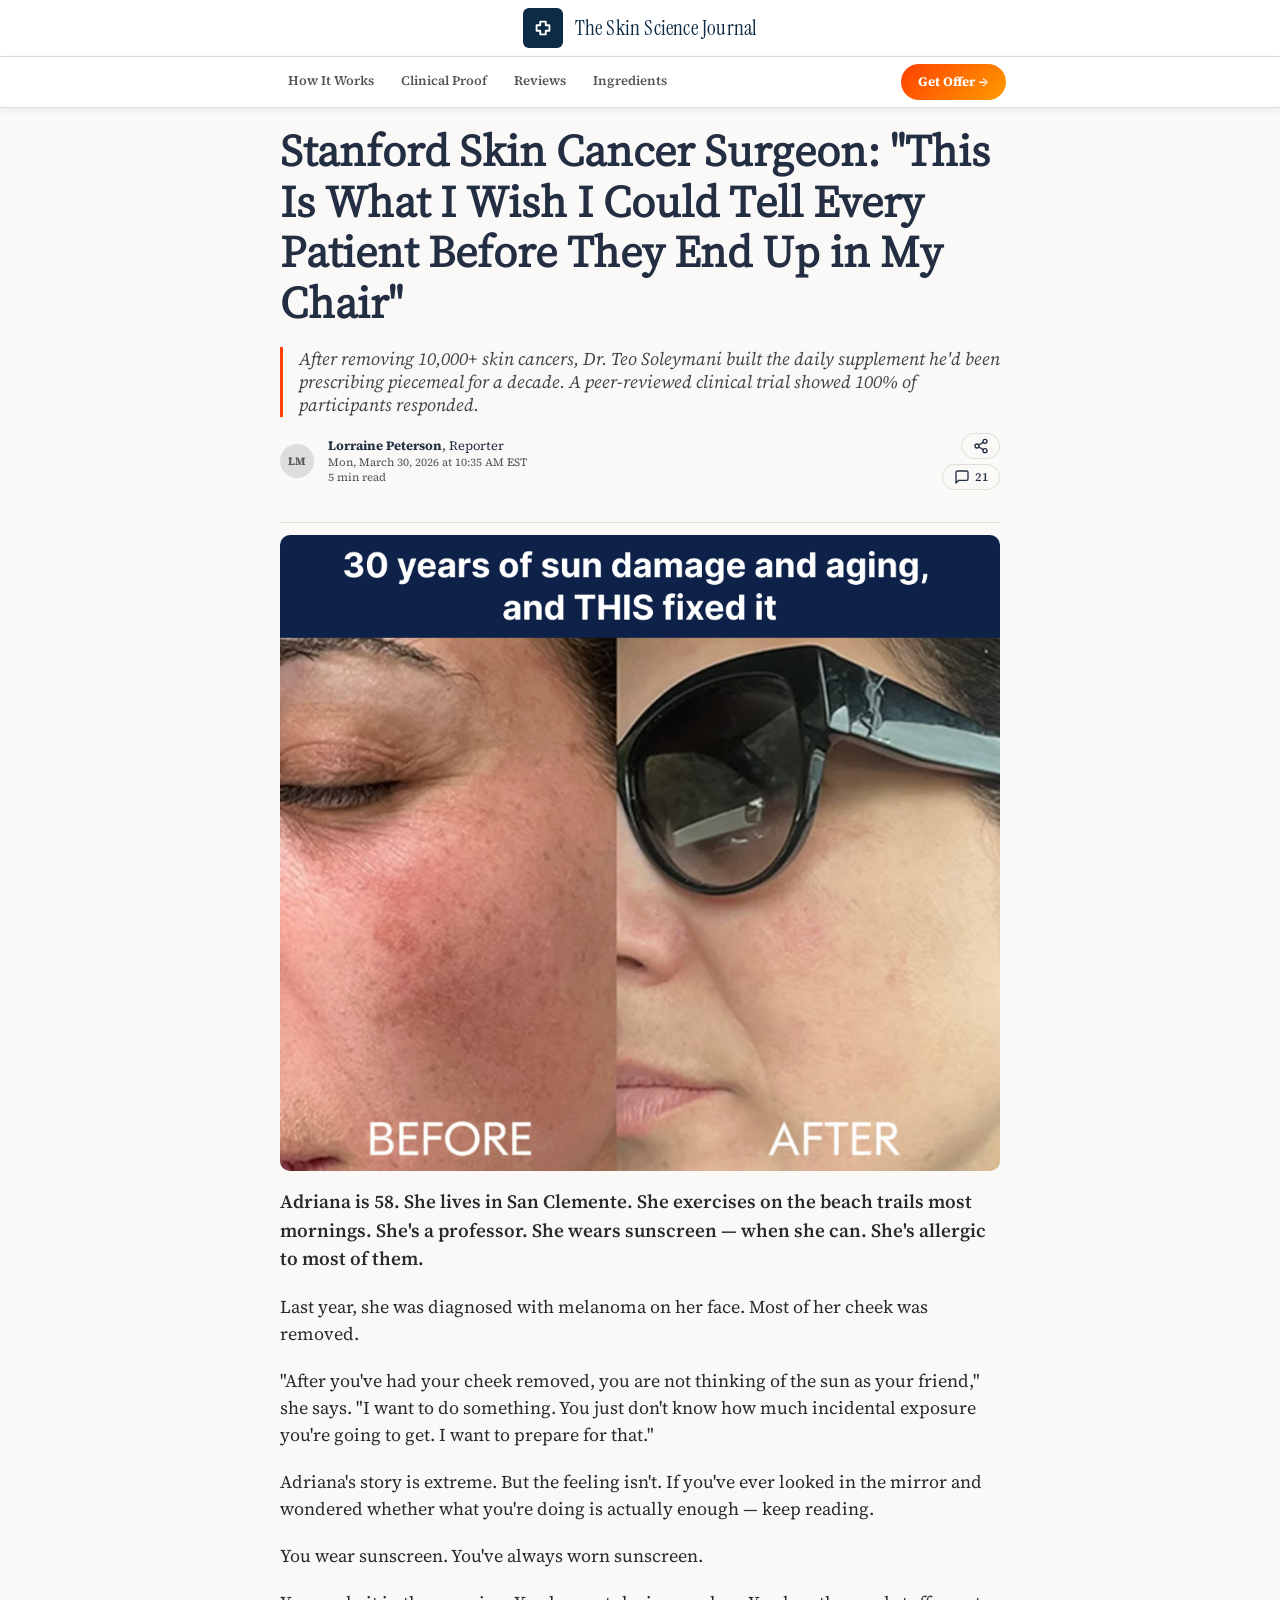
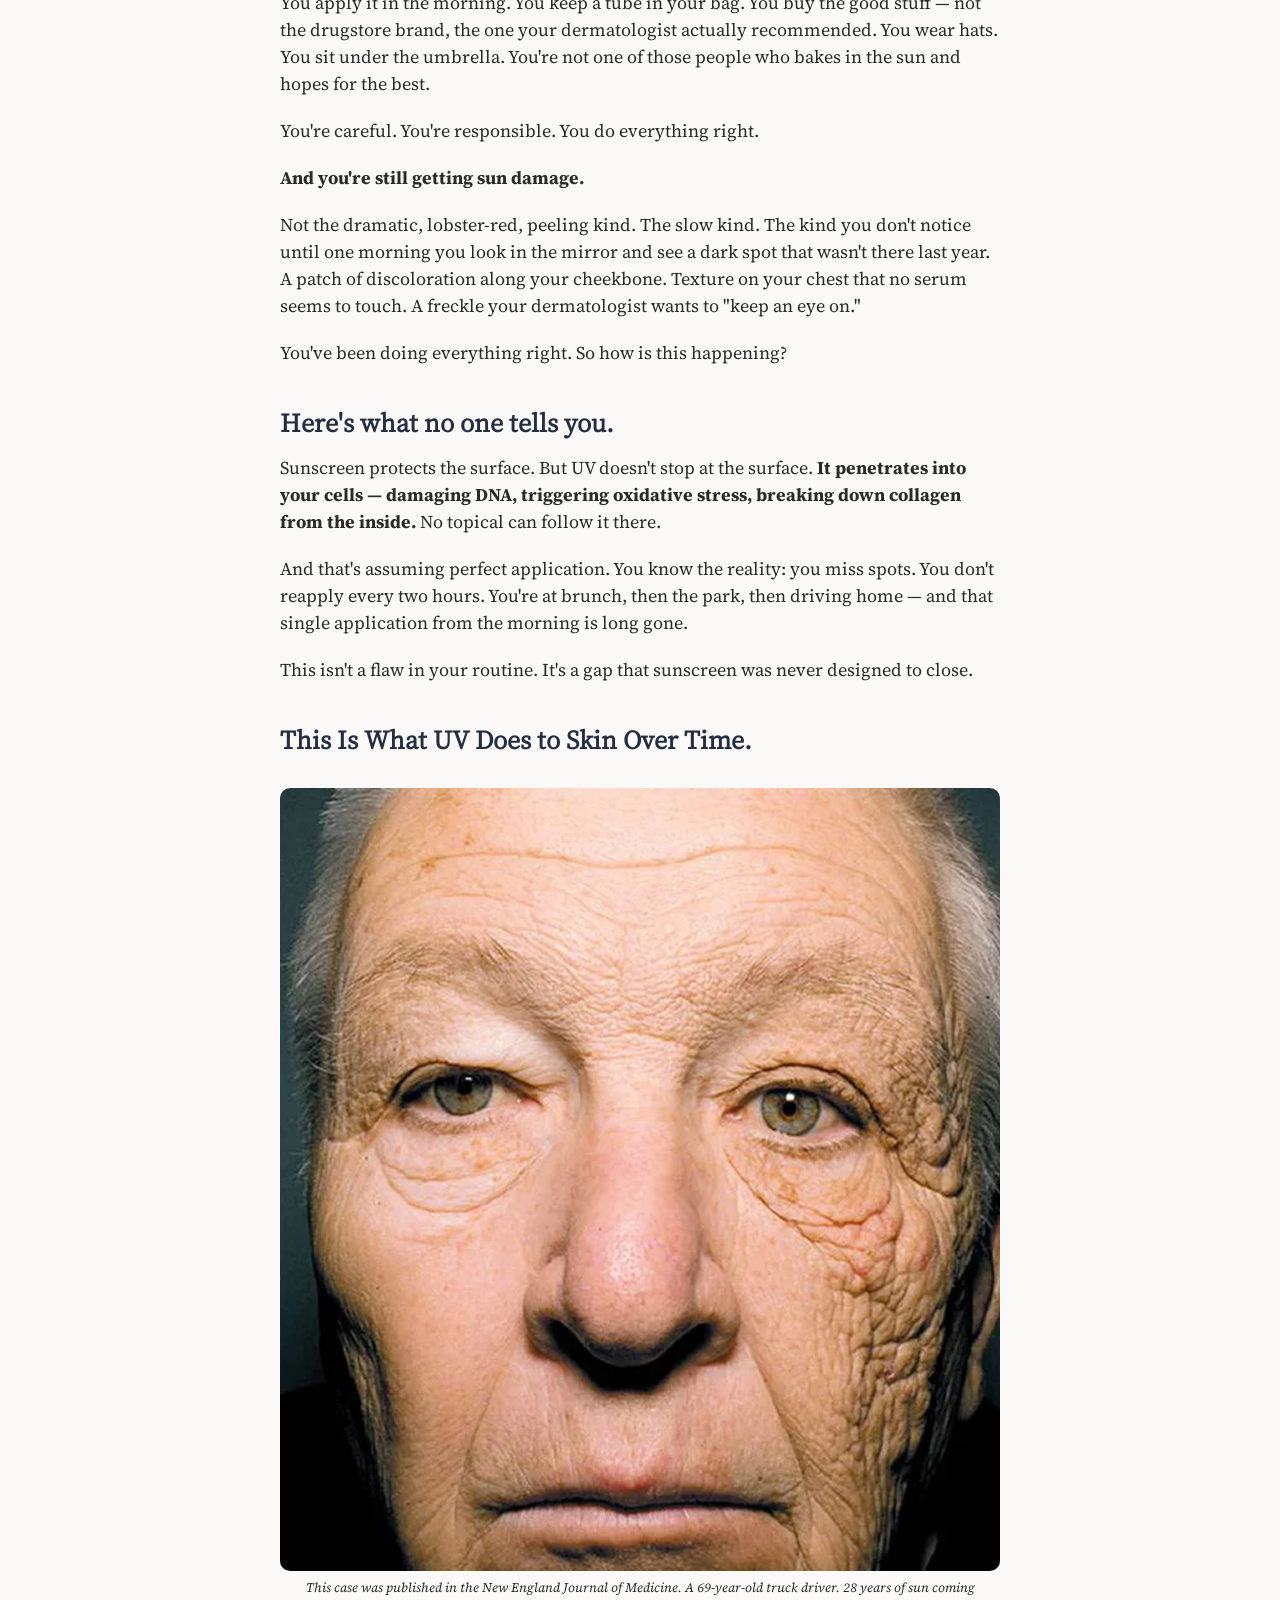
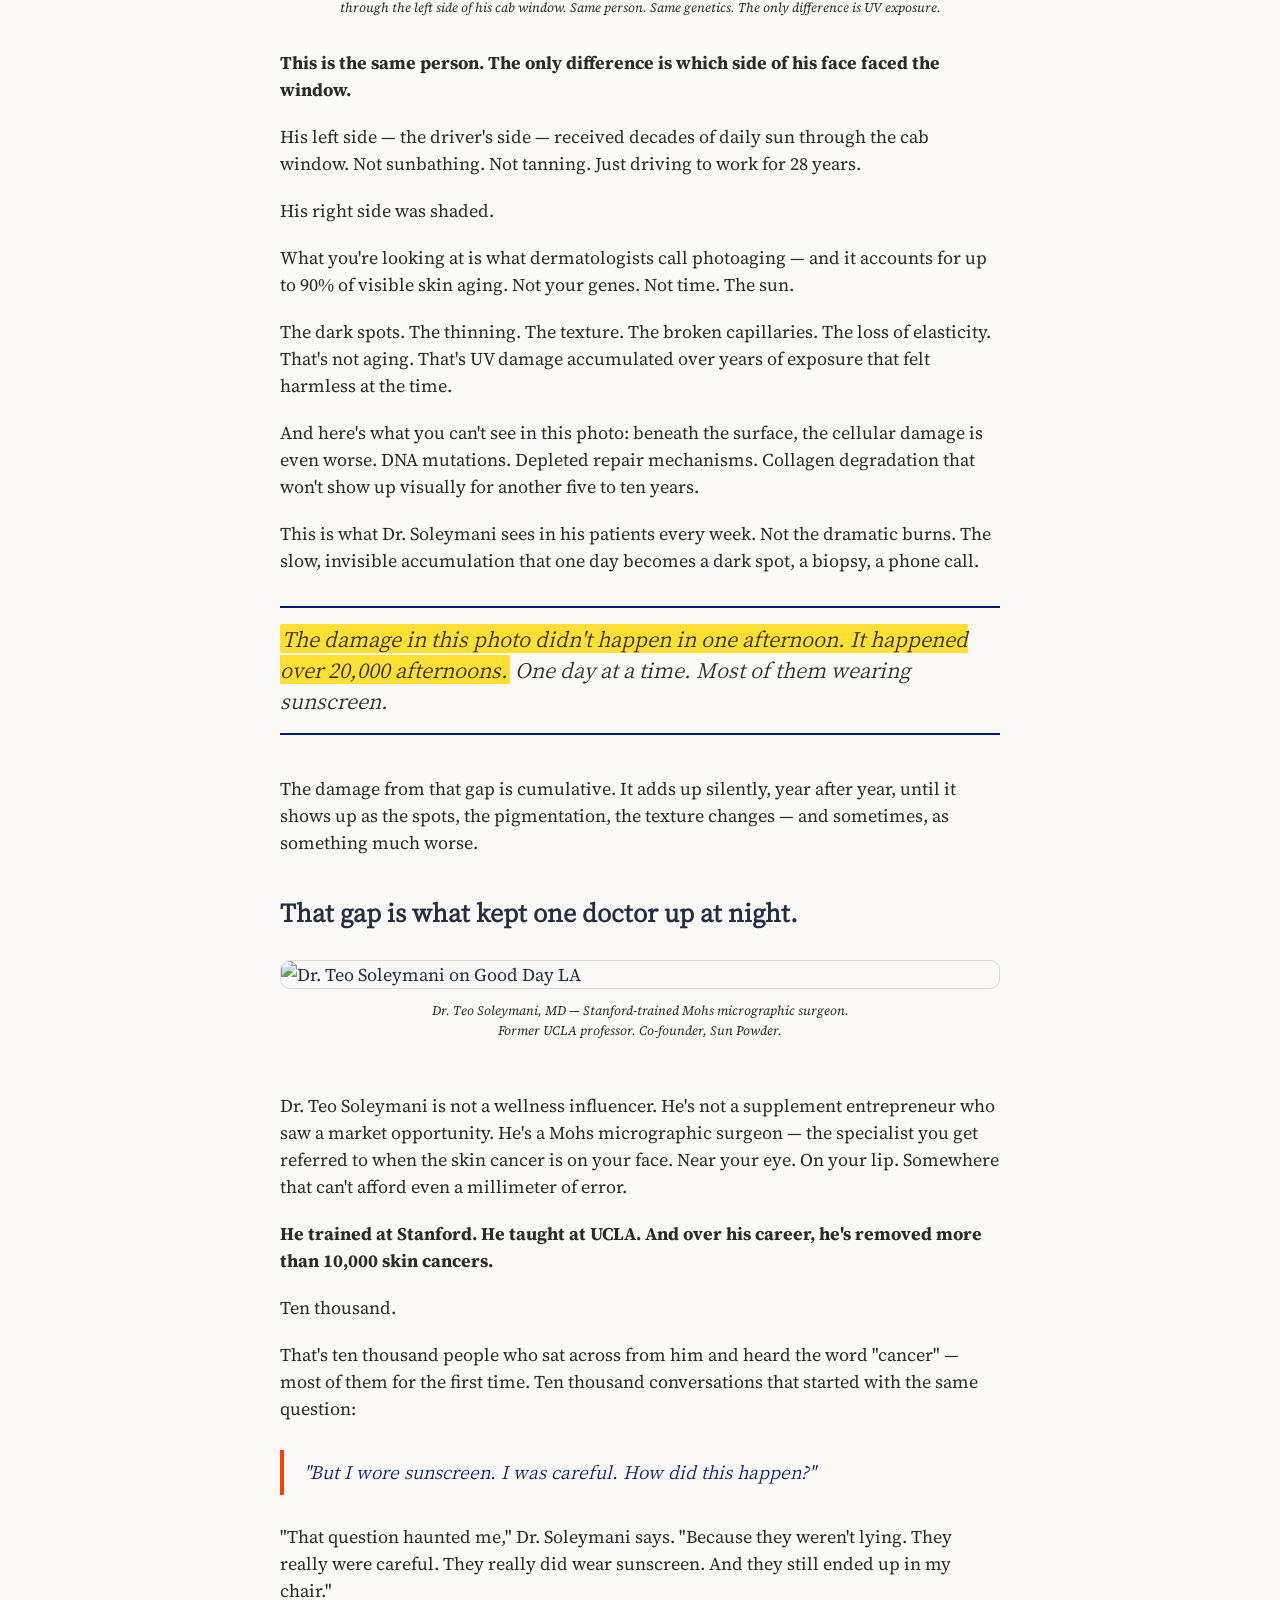
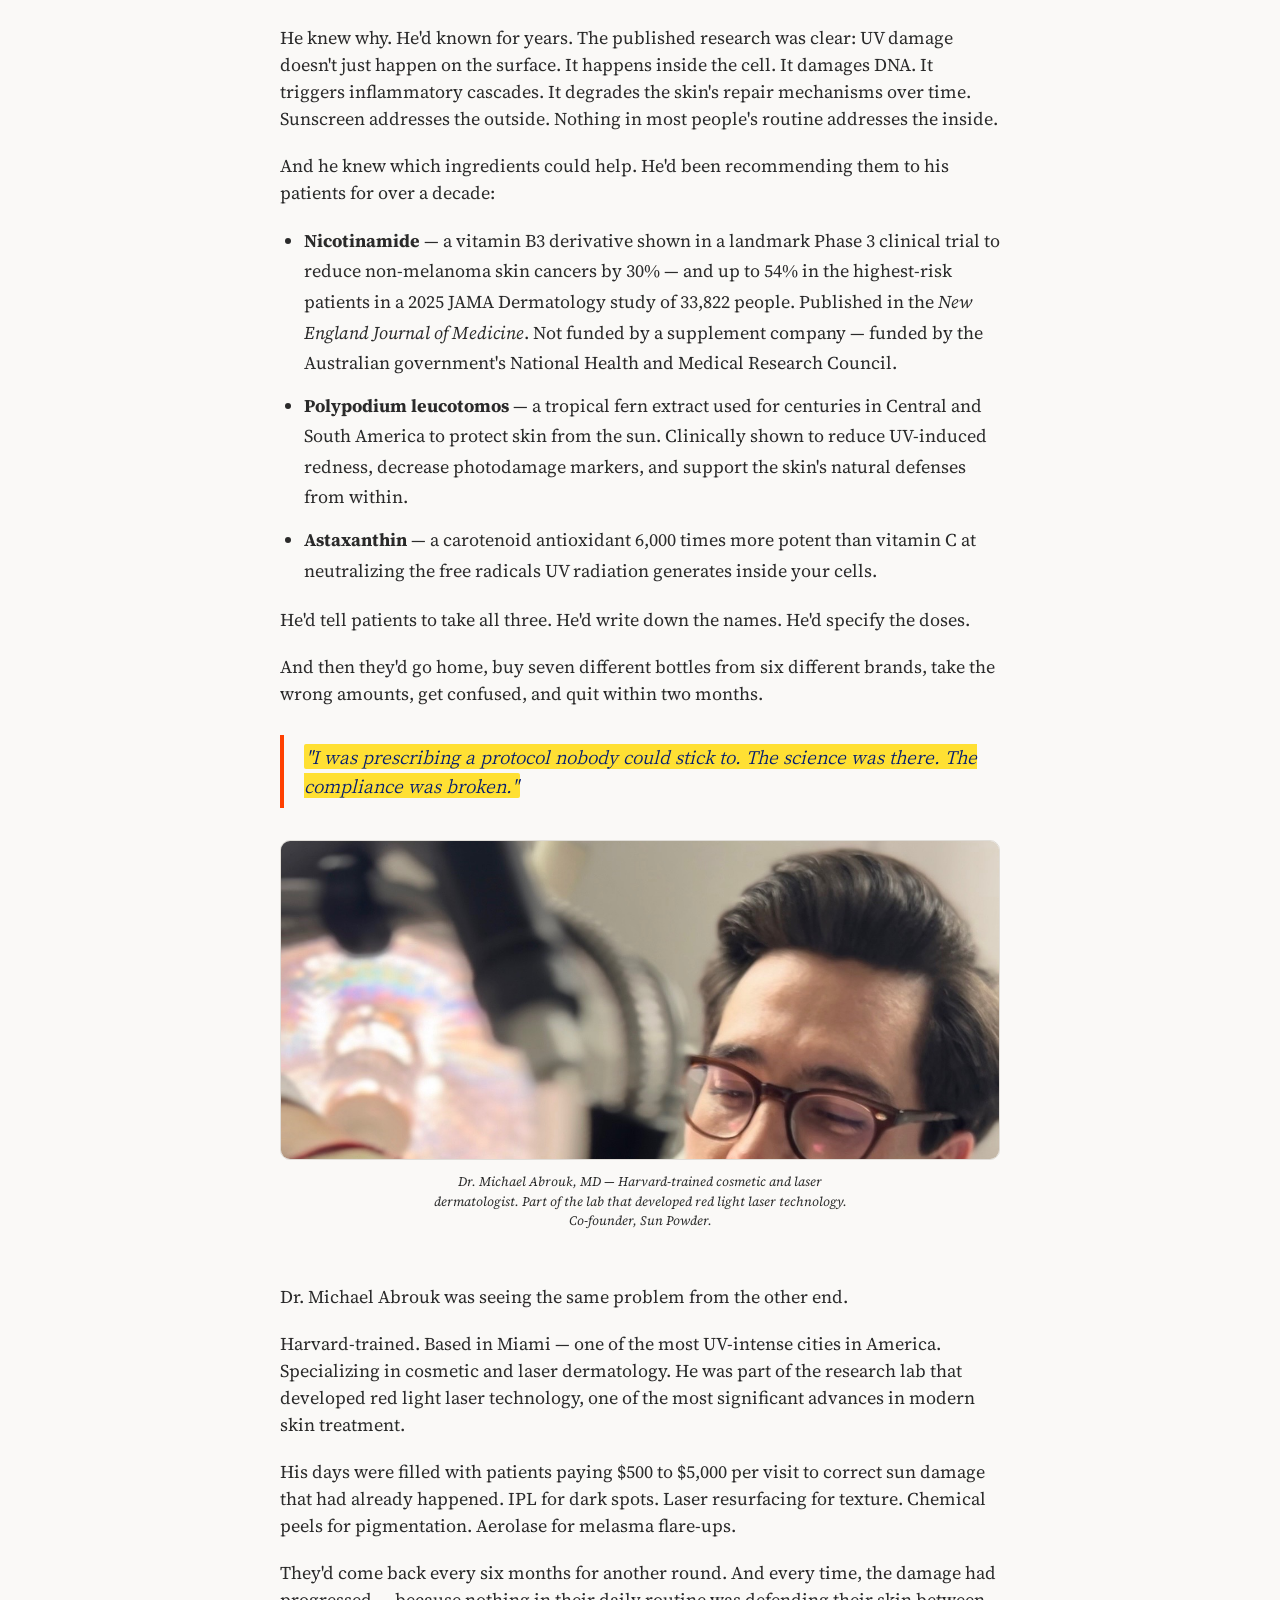
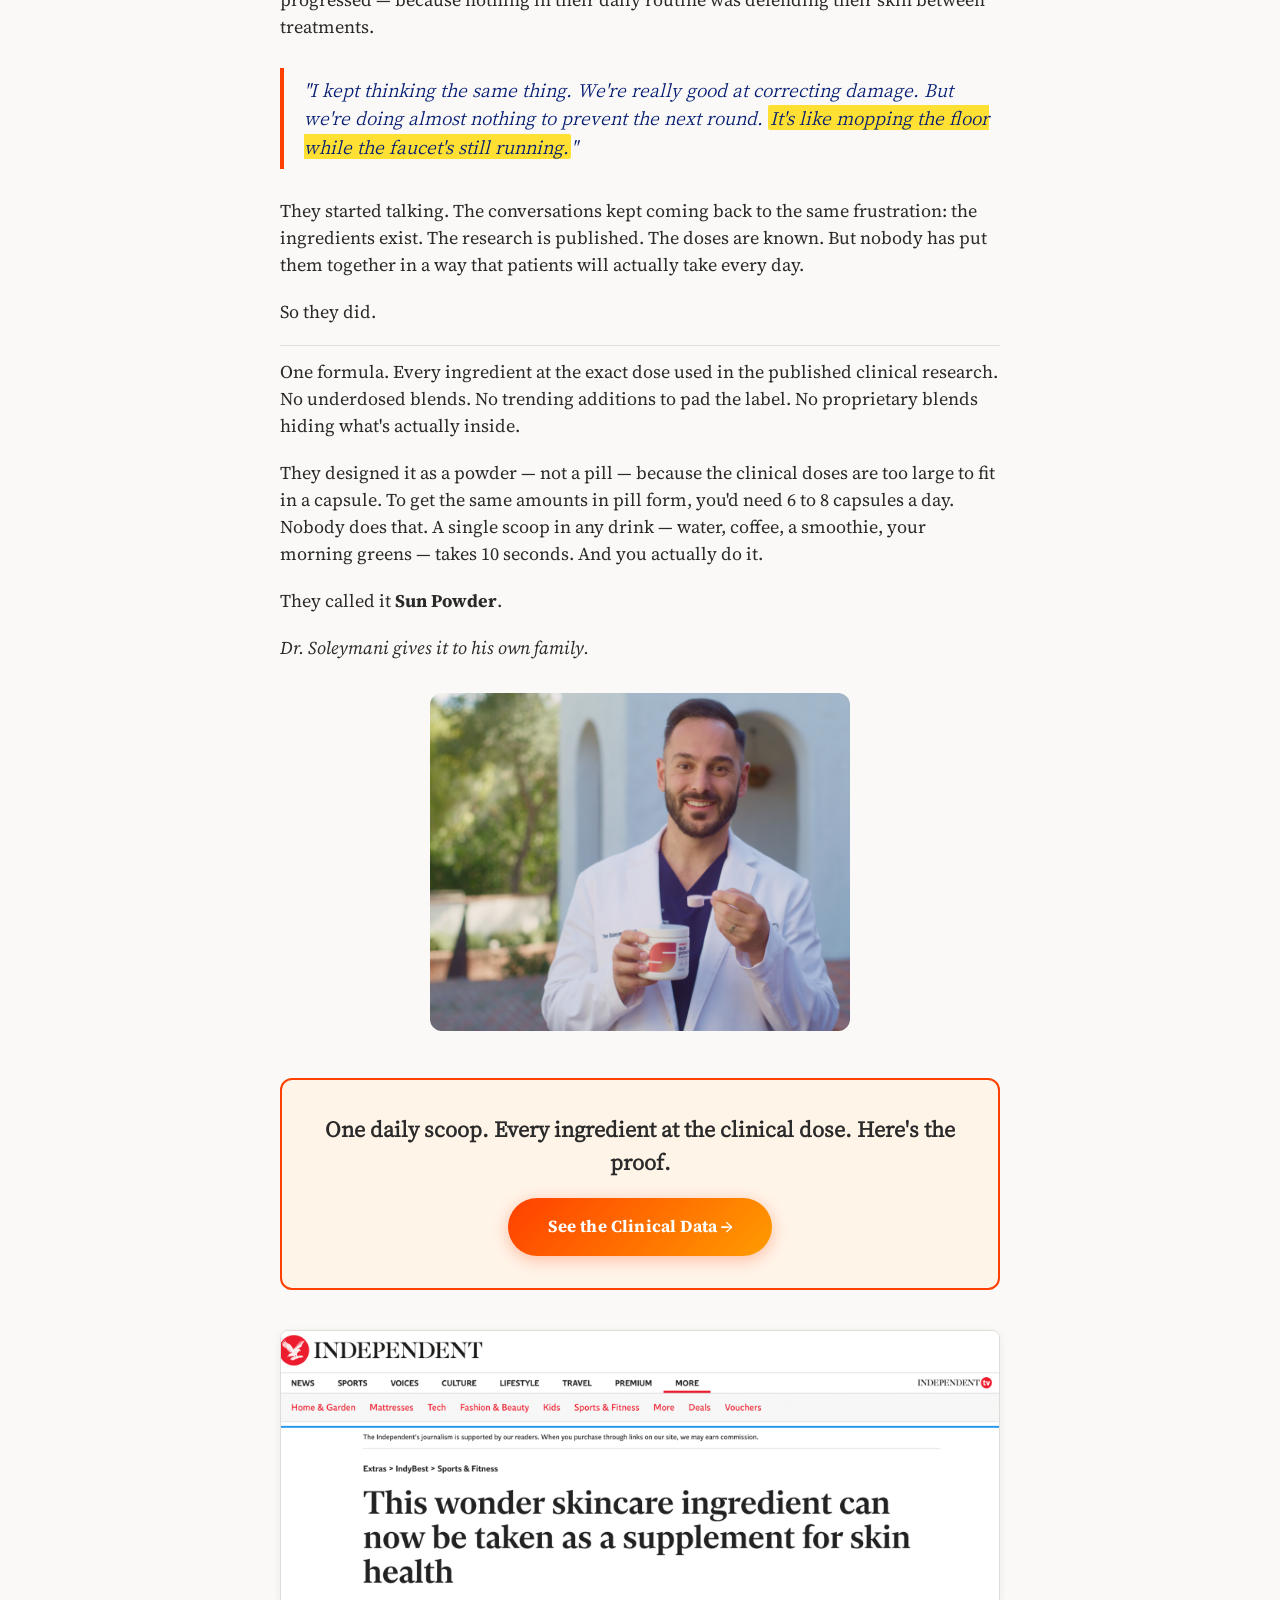
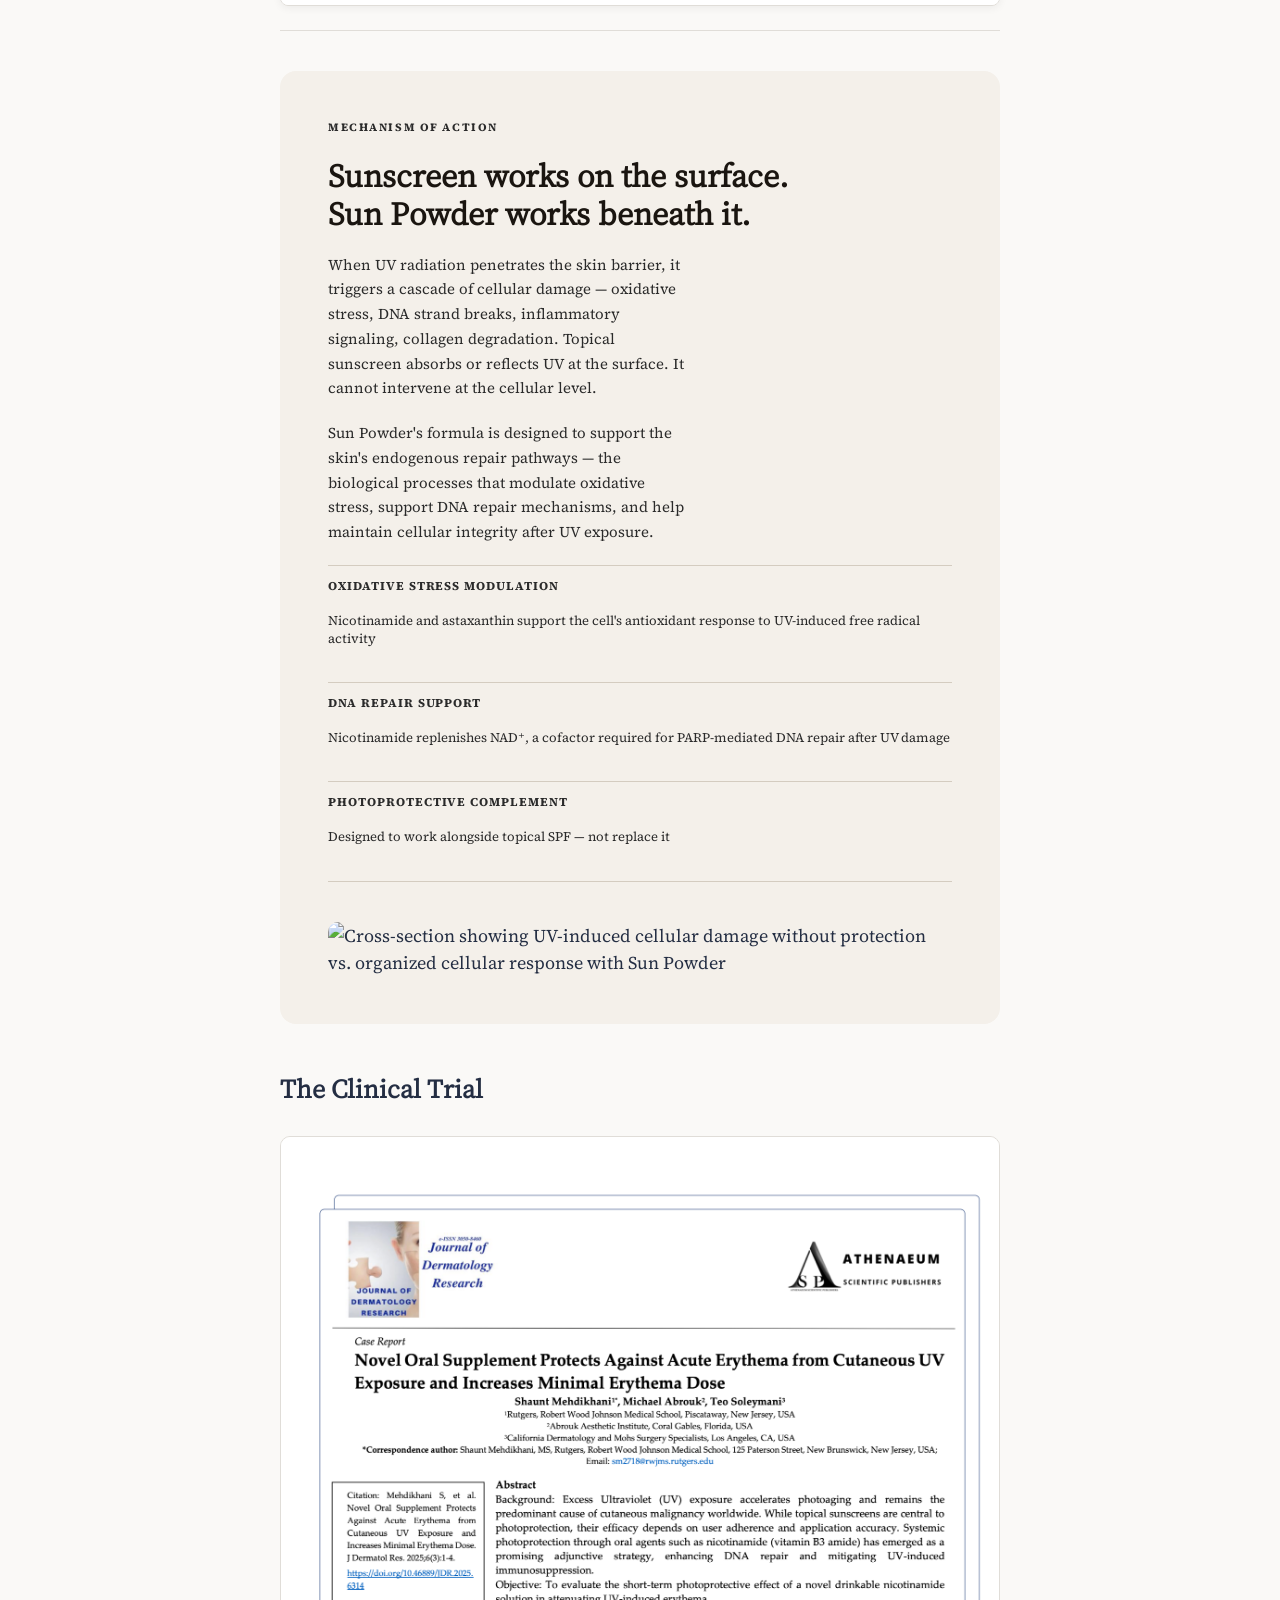
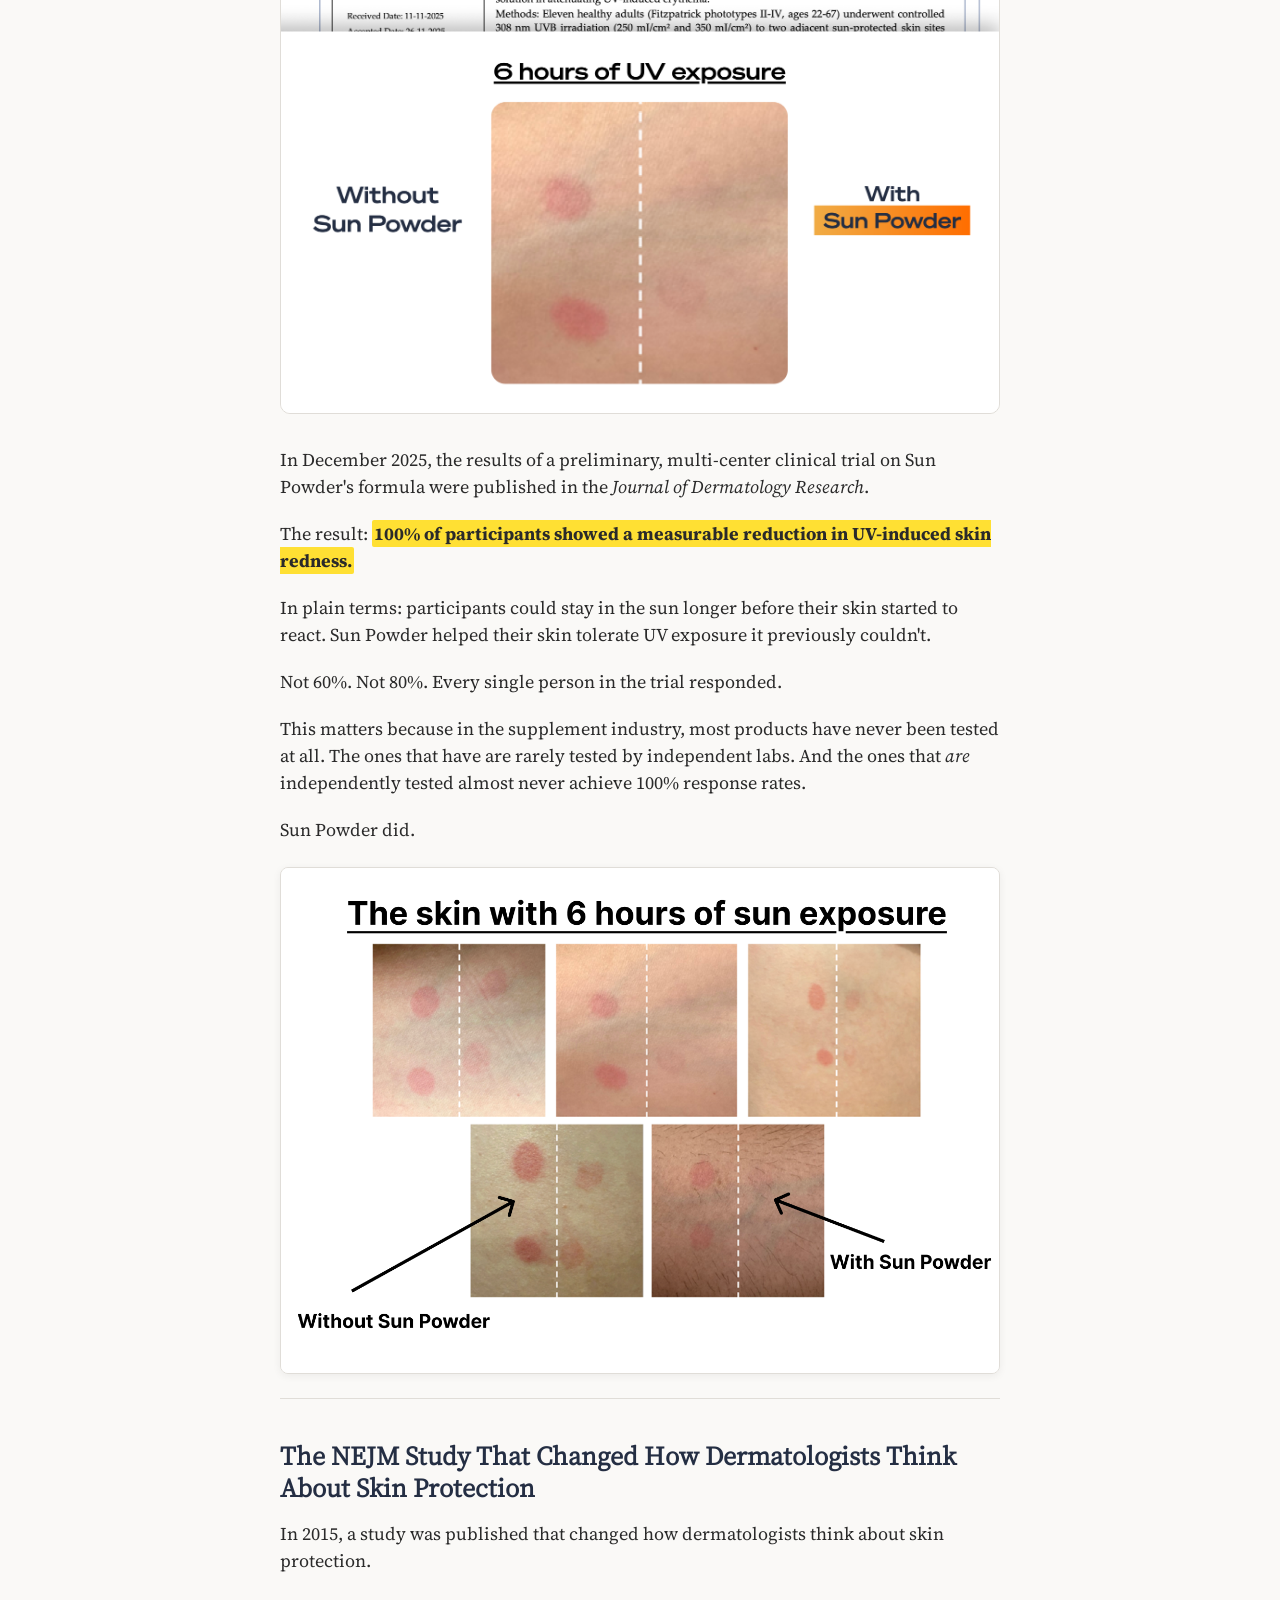
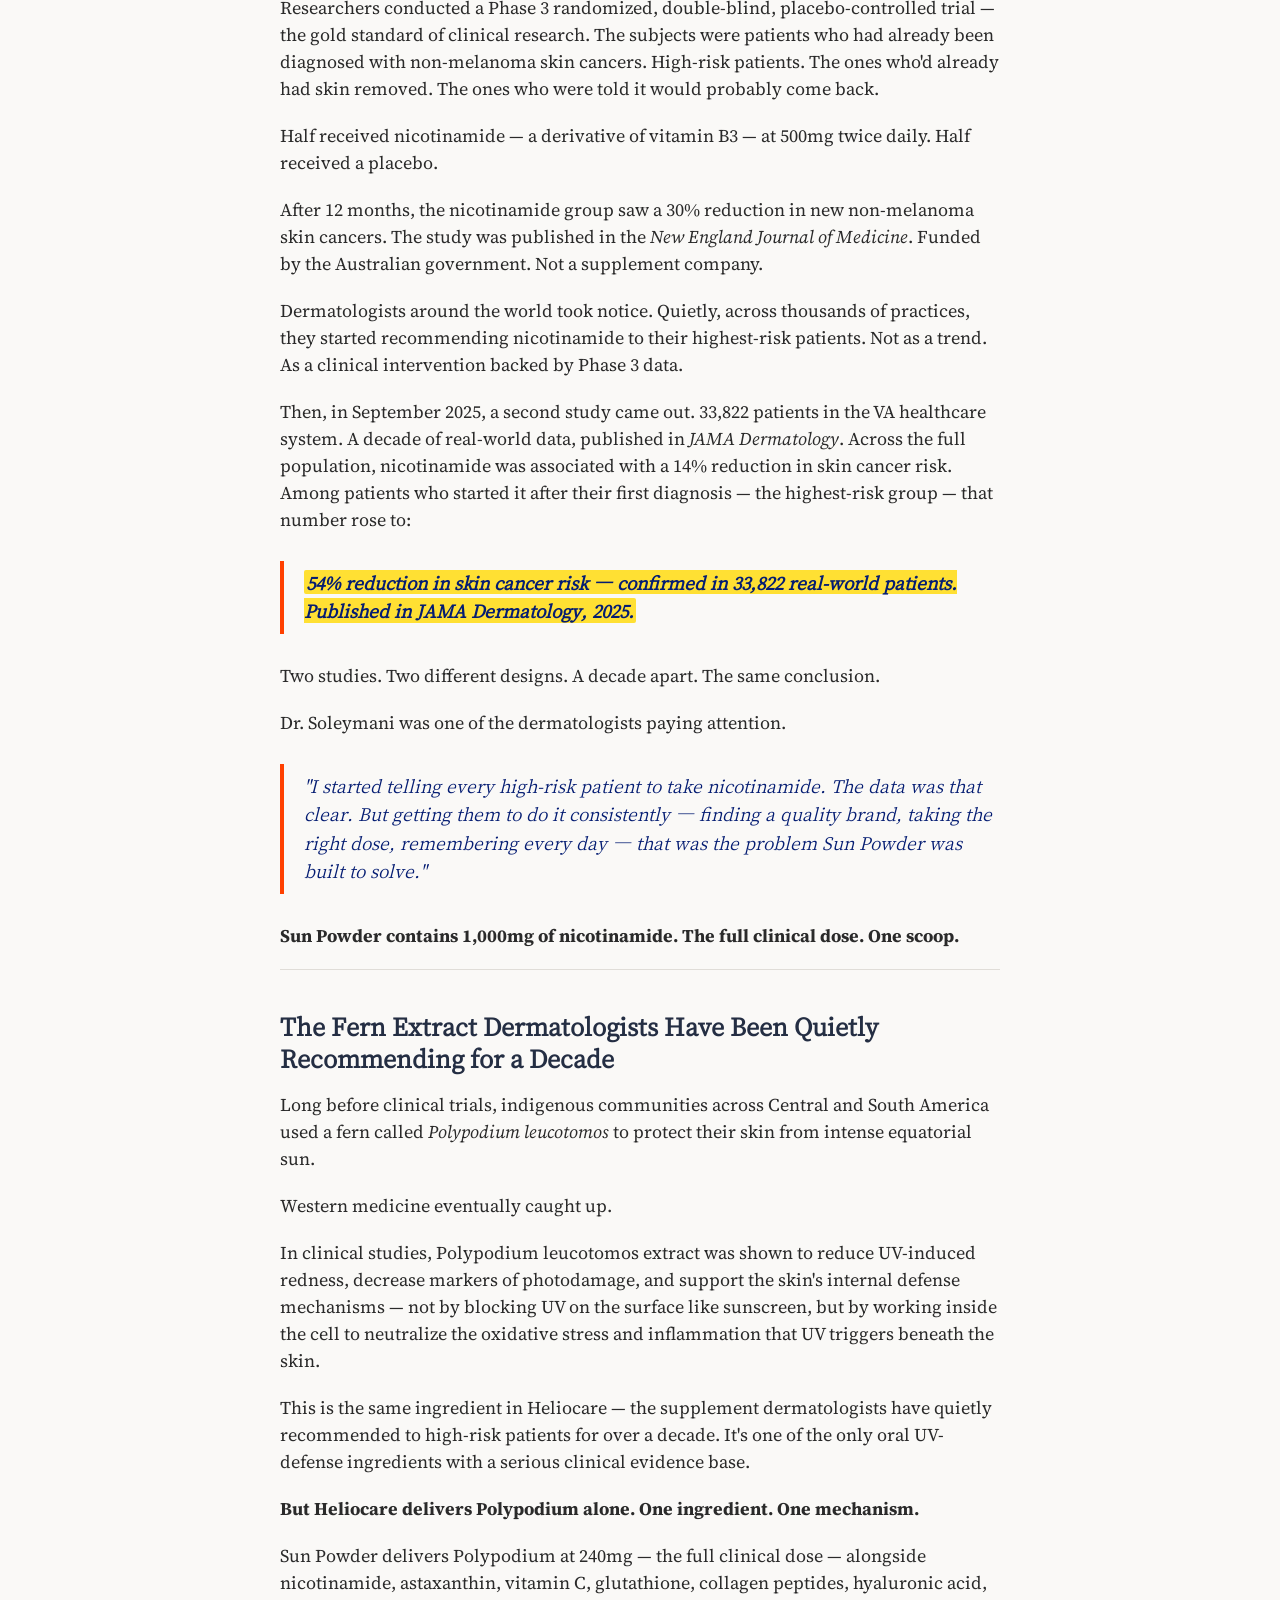
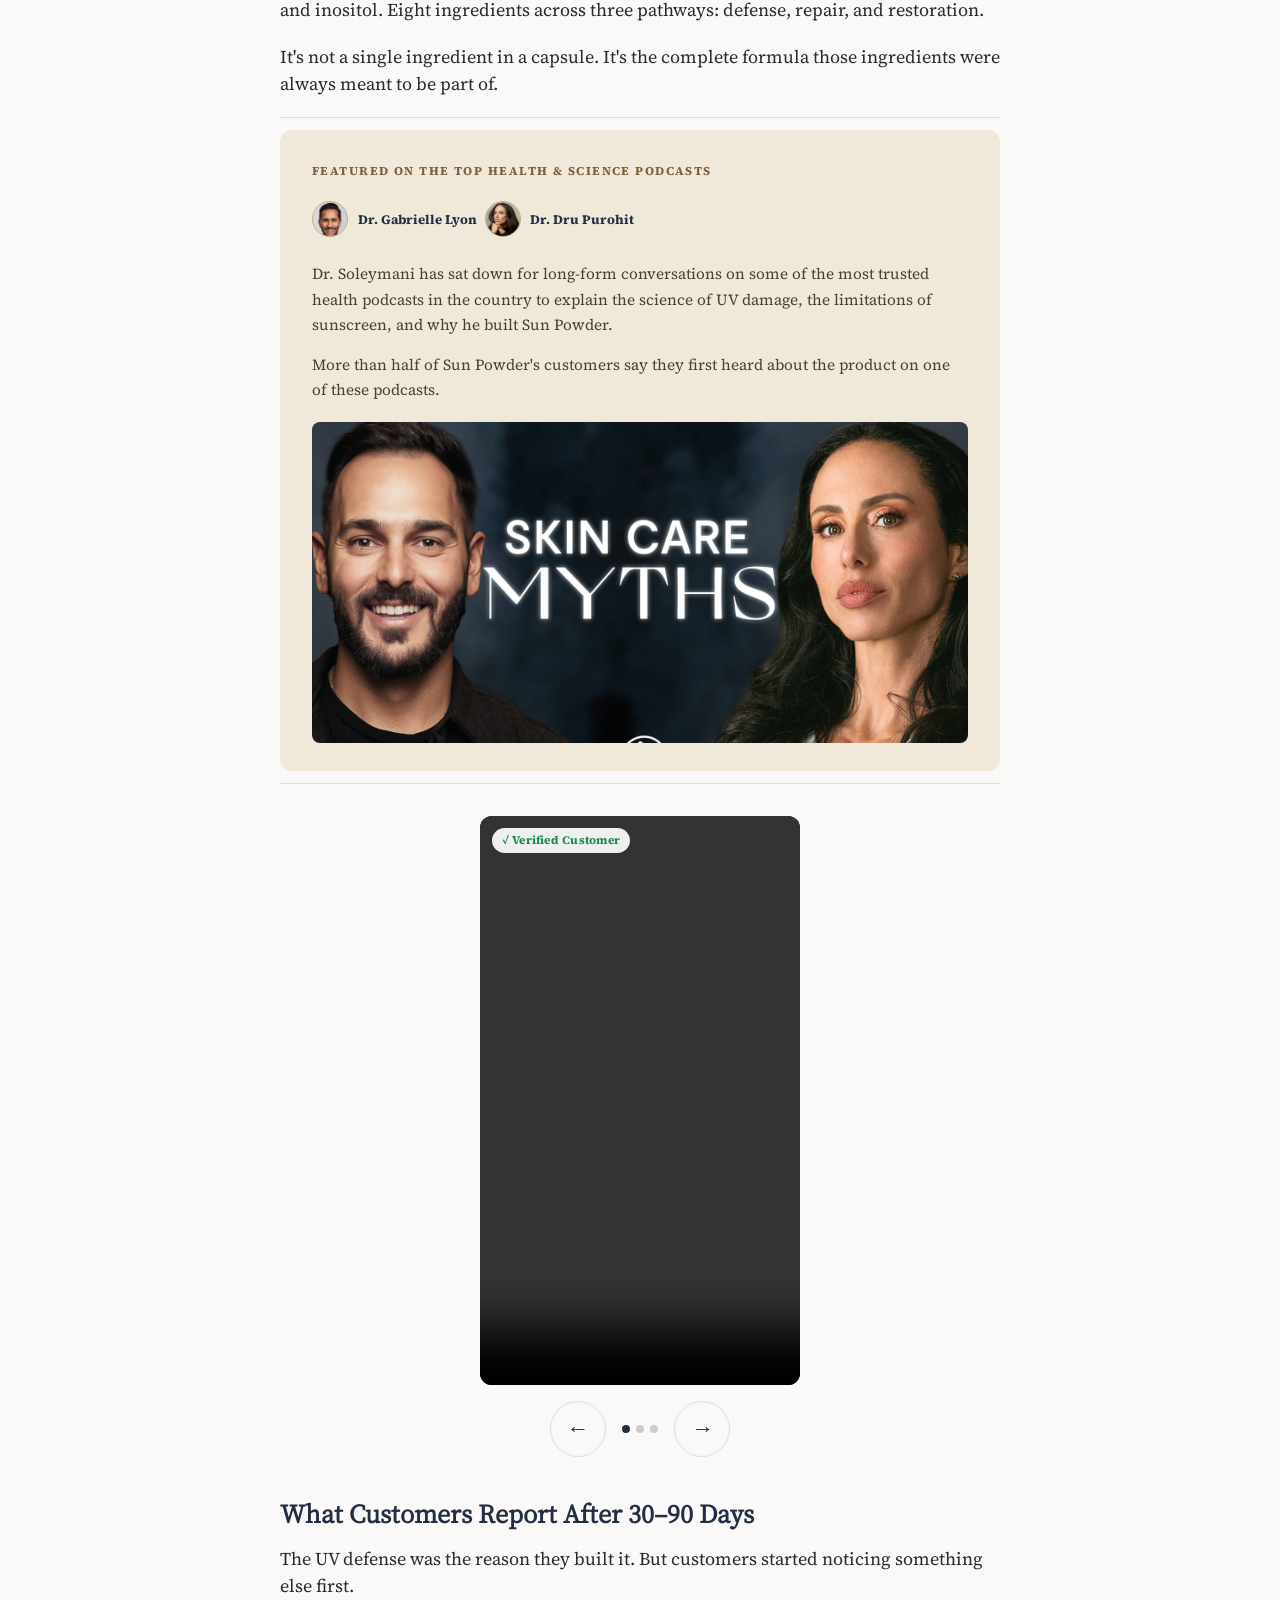
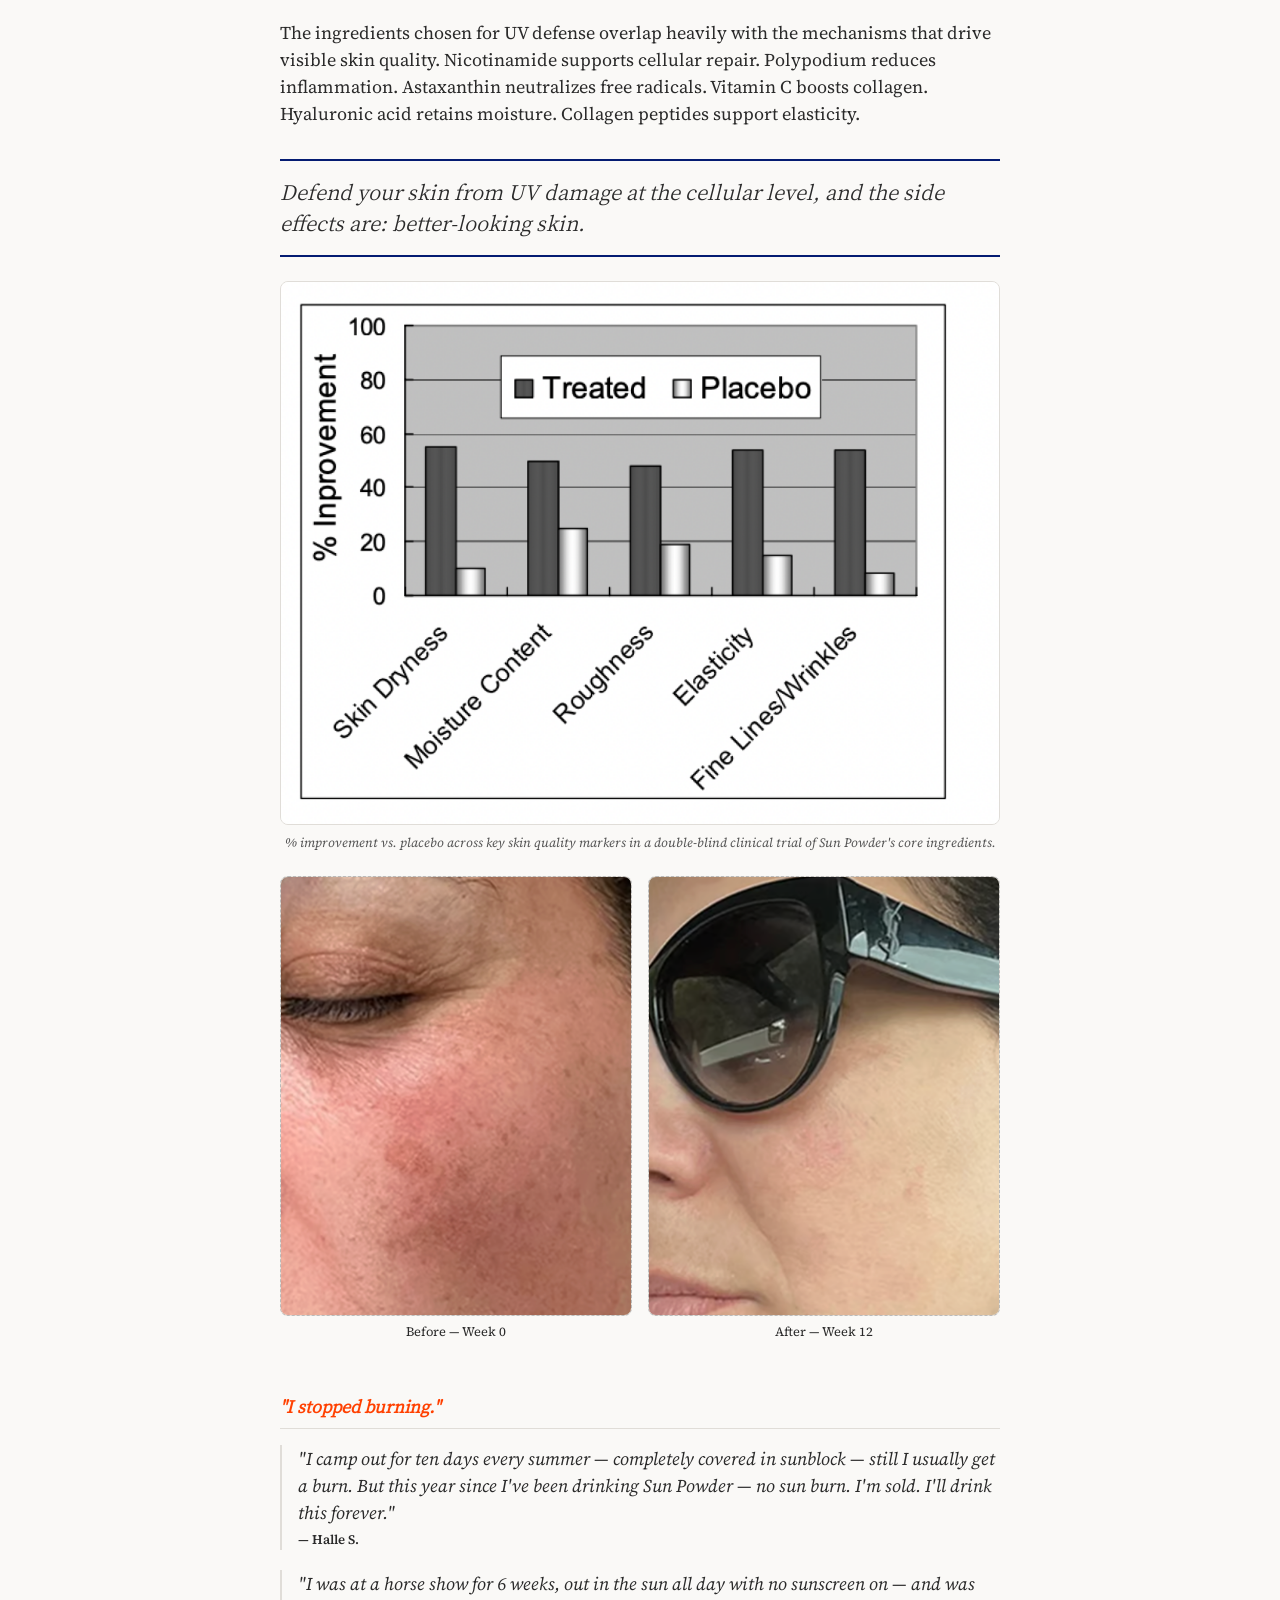
==== index.html @ 754616b3 "Add cross-domain query param passthrough for Meta ad attribution Forwards tracking params (e.g. fbcl" ====
<!DOCTYPE html>
<html lang="en">
<head>
  <meta charset="UTF-8">
  <meta name="viewport" content="width=device-width, initial-scale=1.0">
  <title>Stanford Dermatologist: "This Is What I Wish I Could Tell Every Patient" | The Skin Health Report</title>
  <meta name="description" content="A peer-reviewed clinical trial showed 100% of participants responded. One daily scoop — and a level of UV defense that sunscreen alone was never designed to provide.">
  <link rel="icon" href="brand-assets/logos/icon-navy.png" type="image/png">
  <link rel="preconnect" href="https://fonts.googleapis.com">
  <link rel="preconnect" href="https://fonts.gstatic.com" crossorigin>
  <link href="https://fonts.googleapis.com/css2?family=Cactus+Classical+Serif&family=Instrument+Serif&family=Source+Serif+4:ital,wght@0,400;0,600;1,400&display=swap" rel="stylesheet">
  <link rel="stylesheet" href="css/advertorial.css">
  <!-- Meta Pixel Code -->
  <script>
  !function(f,b,e,v,n,t,s)
  {if(f.fbq)return;n=f.fbq=function(){n.callMethod?
  n.callMethod.apply(n,arguments):n.queue.push(arguments)};
  if(!f._fbq)f._fbq=n;n.push=n;n.loaded=!0;n.version='2.0';
  n.queue=[];t=b.createElement(e);t.async=!0;
  t.src=v;s=b.getElementsByTagName(e)[0];
  s.parentNode.insertBefore(t,s)}(window, document,'script',
  'https://connect.facebook.net/en_US/fbevents.js');
  fbq('init', '2529325930761436');
  fbq('track', 'PageView');
  </script>
  <noscript><img height="1" width="1" style="display:none"
  src="https://www.facebook.com/tr?id=2529325930761436&ev=PageView&noscript=1"
  /></noscript>
  <!-- End Meta Pixel Code -->
</head>
<body>

  <!-- Masthead -->
  <header class="masthead">
    <div class="masthead__inner">
      <div class="masthead__logo">
        <div class="masthead__logo-box">
          <svg xmlns="http://www.w3.org/2000/svg" viewBox="0 0 24 24" fill="white" width="22" height="22">
            <path d="M19 8h-3V5a1 1 0 0 0-1-1H9a1 1 0 0 0-1 1v3H5a1 1 0 0 0-1 1v6a1 1 0 0 0 1 1h3v3a1 1 0 0 0 1 1h6a1 1 0 0 0 1-1v-3h3a1 1 0 0 0 1-1V9a1 1 0 0 0-1-1zm-1 6h-3a1 1 0 0 0-1 1v3h-4v-3a1 1 0 0 0-1-1H6v-4h3a1 1 0 0 0 1-1V6h4v3a1 1 0 0 0 1 1h3v4z"/>
          </svg>
        </div>
        <span class="masthead__logo-name">The Skin Science Journal</span>
      </div>
    </div>
  </header>

  <!-- Sticky Nav -->
  <nav class="sticky-nav" id="sticky-nav">
    <div class="sticky-nav__inner">
      <div class="sticky-nav__links">
        <a href="#mechanism" class="sticky-nav__link">How It Works</a>
        <a href="#proof" class="sticky-nav__link">Clinical Proof</a>
        <a href="#testimonials" class="sticky-nav__link">Reviews</a>
        <a href="#ingredients" class="sticky-nav__link">Ingredients</a>

      </div>
      <a href="https://drinksunpowder.com/products/sun-powder-1" class="sticky-nav__cta">Get Offer →</a>
    </div>
  </nav>

  <article class="article">
    <div class="article__inner">

      <!-- Header -->
      <header class="article__header">
        <h1 class="article__headline">Stanford Skin Cancer Surgeon: "This Is What I Wish I Could Tell Every Patient Before They End Up in My Chair"</h1>
        <p class="article__deck">After removing 10,000+ skin cancers, Dr. Teo Soleymani built the daily supplement he'd been prescribing piecemeal for a decade. A peer-reviewed clinical trial showed 100% of participants responded.</p>
        <div class="article__byline-row">
          <div class="article__author">
            <div class="article__author-avatar">LM</div>
            <div class="article__author-info">
              <p class="article__author-name"><strong>Lorraine Peterson</strong>, Reporter</p>
              <p class="article__author-date">Mon, March 30, 2026 at 10:35 AM EST</p>
              <p class="article__author-read">5 min read</p>
            </div>
          </div>
          <div class="article__meta">
            <button class="article__meta-btn" aria-label="Share">
              <svg xmlns="http://www.w3.org/2000/svg" width="16" height="16" viewBox="0 0 24 24" fill="none" stroke="currentColor" stroke-width="2" stroke-linecap="round" stroke-linejoin="round"><circle cx="18" cy="5" r="3"/><circle cx="6" cy="12" r="3"/><circle cx="18" cy="19" r="3"/><line x1="8.59" y1="13.51" x2="15.42" y2="17.49"/><line x1="15.41" y1="6.51" x2="8.59" y2="10.49"/></svg>
            </button>
            <button class="article__meta-btn" aria-label="Comments">
              <svg xmlns="http://www.w3.org/2000/svg" width="16" height="16" viewBox="0 0 24 24" fill="none" stroke="currentColor" stroke-width="2" stroke-linecap="round" stroke-linejoin="round"><path d="M21 15a2 2 0 0 1-2 2H7l-4 4V5a2 2 0 0 1 2-2h14a2 2 0 0 1 2 2z"/></svg>
              21
            </button>
          </div>
        </div>
      </header>

      <hr class="article__rule">

      <!-- Body -->
      <div class="article__body">

        <div class="article__hero-image-block">
          <img src="brand-assets/hero-before-after.png" alt="Before and after 30 years of sun damage" class="article__hero-image">
        </div>

        <!-- Adriana opener -->
        <p class="article__lede">Adriana is 58. She lives in San Clemente. She exercises on the beach trails most mornings. She's a professor. She wears sunscreen — when she can. She's allergic to most of them.</p>

        <p>Last year, she was diagnosed with melanoma on her face. Most of her cheek was removed.</p>

        <p>"After you've had your cheek removed, you are not thinking of the sun as your friend," she says. "I want to do something. You just don't know how much incidental exposure you're going to get. I want to prepare for that."</p>

        <p>Adriana's story is extreme. But the feeling isn't. If you've ever looked in the mirror and wondered whether what you're doing is actually enough — keep reading.</p>

        <!-- Main body -->
        <p>You wear sunscreen. You've always worn sunscreen.</p>

        <p>You apply it in the morning. You keep a tube in your bag. You buy the good stuff — not the drugstore brand, the one your dermatologist actually recommended. You wear hats. You sit under the umbrella. You're not one of those people who bakes in the sun and hopes for the best.</p>

        <p>You're careful. You're responsible. You do everything right.</p>

        <p><strong>And you're still getting sun damage.</strong></p>

        <p>Not the dramatic, lobster-red, peeling kind. The slow kind. The kind you don't notice until one morning you look in the mirror and see a dark spot that wasn't there last year. A patch of discoloration along your cheekbone. Texture on your chest that no serum seems to touch. A freckle your dermatologist wants to "keep an eye on."</p>

        <p>You've been doing everything right. So how is this happening?</p>

        <h2 class="article__section-head" id="mechanism">Here's what no one tells you.</h2>

        <p>Sunscreen protects the surface. But UV doesn't stop at the surface. <strong>It penetrates into your cells — damaging DNA, triggering oxidative stress, breaking down collagen from the inside.</strong> No topical can follow it there.</p>

        <p>And that's assuming perfect application. You know the reality: you miss spots. You don't reapply every two hours. You're at brunch, then the park, then driving home — and that single application from the morning is long gone.</p>

        <p>This isn't a flaw in your routine. It's a gap that sunscreen was never designed to close.</p>

        <!-- UV damage visual section -->
        <div class="article__visual-section">
          <h2 class="article__section-head">This Is What UV Does to Skin Over Time.</h2>

          <div class="article__image-block">
            <img src="brand-assets/truck.png" alt="Truck driver with asymmetric facial aging from UV exposure" class="article__image article__image--full">
            <p class="article__image-caption">This case was published in the <em>New England Journal of Medicine</em>. A 69-year-old truck driver. 28 years of sun coming through the left side of his cab window. Same person. Same genetics. The only difference is UV exposure.</p>
          </div>

          <p><strong>This is the same person. The only difference is which side of his face faced the window.</strong></p>

          <p>His left side — the driver's side — received decades of daily sun through the cab window. Not sunbathing. Not tanning. Just driving to work for 28 years.</p>

          <p>His right side was shaded.</p>

          <p>What you're looking at is what dermatologists call photoaging — and it accounts for up to 90% of visible skin aging. Not your genes. Not time. The sun.</p>

          <p>The dark spots. The thinning. The texture. The broken capillaries. The loss of elasticity. That's not aging. That's UV damage accumulated over years of exposure that felt harmless at the time.</p>

          <p>And here's what you can't see in this photo: beneath the surface, the cellular damage is even worse. DNA mutations. Depleted repair mechanisms. Collagen degradation that won't show up visually for another five to ten years.</p>

          <p>This is what Dr. Soleymani sees in his patients every week. Not the dramatic burns. The slow, invisible accumulation that one day becomes a dark spot, a biopsy, a phone call.</p>

          <p class="article__pull"><span class="highlight">The damage in this photo didn't happen in one afternoon. It happened over 20,000 afternoons.</span> One day at a time. Most of them wearing sunscreen.</p>
        </div>

        <p>The damage from that gap is cumulative. It adds up silently, year after year, until it shows up as the spots, the pigmentation, the texture changes — and sometimes, as something much worse.</p>

        <h2 class="article__section-head">That gap is what kept one doctor up at night.</h2>

        <!-- Doctor 1 -->
        <div class="article__doctor-card">
          <img src="brand-assets/teo-tv.png" alt="Dr. Teo Soleymani on Good Day LA" class="article__doctor-img article__doctor-img--square">
          <p class="article__caption">Dr. Teo Soleymani, MD — Stanford-trained Mohs micrographic surgeon. Former UCLA professor. Co-founder, Sun Powder.</p>
        </div>

        <p>Dr. Teo Soleymani is not a wellness influencer. He's not a supplement entrepreneur who saw a market opportunity. He's a Mohs micrographic surgeon — the specialist you get referred to when the skin cancer is on your face. Near your eye. On your lip. Somewhere that can't afford even a millimeter of error.</p>

        <p><strong>He trained at Stanford. He taught at UCLA. And over his career, he's removed more than 10,000 skin cancers.</strong></p>

        <p>Ten thousand.</p>

        <p>That's ten thousand people who sat across from him and heard the word "cancer" — most of them for the first time. Ten thousand conversations that started with the same question:</p>

        <blockquote class="article__blockquote">"But I wore sunscreen. I was careful. How did this happen?"</blockquote>

        <p>"That question haunted me," Dr. Soleymani says. "Because they weren't lying. They really were careful. They really did wear sunscreen. And they still ended up in my chair."</p>

        <p>He knew why. He'd known for years. The published research was clear: UV damage doesn't just happen on the surface. It happens inside the cell. It damages DNA. It triggers inflammatory cascades. It degrades the skin's repair mechanisms over time. Sunscreen addresses the outside. Nothing in most people's routine addresses the inside.</p>

        <p>And he knew which ingredients could help. He'd been recommending them to his patients for over a decade:</p>

        <ul class="article__list">
          <li><strong>Nicotinamide</strong> — a vitamin B3 derivative shown in a landmark Phase 3 clinical trial to reduce non-melanoma skin cancers by 30% — and up to 54% in the highest-risk patients in a 2025 JAMA Dermatology study of 33,822 people. Published in the <em>New England Journal of Medicine</em>. Not funded by a supplement company — funded by the Australian government's National Health and Medical Research Council.</li>
          <li><strong>Polypodium leucotomos</strong> — a tropical fern extract used for centuries in Central and South America to protect skin from the sun. Clinically shown to reduce UV-induced redness, decrease photodamage markers, and support the skin's natural defenses from within.</li>
          <li><strong>Astaxanthin</strong> — a carotenoid antioxidant 6,000 times more potent than vitamin C at neutralizing the free radicals UV radiation generates inside your cells.</li>
        </ul>

        <p>He'd tell patients to take all three. He'd write down the names. He'd specify the doses.</p>

        <p>And then they'd go home, buy seven different bottles from six different brands, take the wrong amounts, get confused, and quit within two months.</p>

        <blockquote class="article__blockquote"><span class="highlight">"I was prescribing a protocol nobody could stick to. The science was there. The compliance was broken."</span></blockquote>

        <!-- Doctor 2 -->
        <div class="article__doctor-card">
          <img src="brand-assets/Teo-Mike-Headshots/abrouk-clinical.jpg" alt="Dr. Michael Abrouk performing a laser procedure" class="article__doctor-img article__doctor-img--horizontal">
          <p class="article__caption">Dr. Michael Abrouk, MD — Harvard-trained cosmetic and laser dermatologist. Part of the lab that developed red light laser technology. Co-founder, Sun Powder.</p>
        </div>

        <p>Dr. Michael Abrouk was seeing the same problem from the other end.</p>

        <p>Harvard-trained. Based in Miami — one of the most UV-intense cities in America. Specializing in cosmetic and laser dermatology. He was part of the research lab that developed red light laser technology, one of the most significant advances in modern skin treatment.</p>

        <p>His days were filled with patients paying $500 to $5,000 per visit to correct sun damage that had already happened. IPL for dark spots. Laser resurfacing for texture. Chemical peels for pigmentation. Aerolase for melasma flare-ups.</p>

        <p>They'd come back every six months for another round. And every time, the damage had progressed — because nothing in their daily routine was defending their skin between treatments.</p>

        <blockquote class="article__blockquote">"I kept thinking the same thing. We're really good at correcting damage. But we're doing almost nothing to prevent the next round. <span class="highlight">It's like mopping the floor while the faucet's still running.</span>"</blockquote>

        <p>They started talking. The conversations kept coming back to the same frustration: the ingredients exist. The research is published. The doses are known. But nobody has put them together in a way that patients will actually take every day.</p>

        <p>So they did.</p>

        <hr class="article__rule">

        <p>One formula. Every ingredient at the exact dose used in the published clinical research. No underdosed blends. No trending additions to pad the label. No proprietary blends hiding what's actually inside.</p>

        <p>They designed it as a powder — not a pill — because the clinical doses are too large to fit in a capsule. To get the same amounts in pill form, you'd need 6 to 8 capsules a day. Nobody does that. A single scoop in any drink — water, coffee, a smoothie, your morning greens — takes 10 seconds. And you actually do it.</p>

        <p>They called it <strong>Sun Powder</strong>.</p>

        <p><em>Dr. Soleymani gives it to his own family.</em></p>

        <!-- Product Image -->
        <div class="article__image-block">
          <img src="brand-assets/Teo-Mike-Headshots/teo-jar.png" alt="Dr. Teo Soleymani holding Sun Powder" class="article__image">
        </div>

        <!-- CTA 1 -->
        <div class="article__cta-block">
          <p class="article__cta-label">One daily scoop. Every ingredient at the clinical dose. Here's the proof.</p>
          <a href="https://drinksunpowder.com/products/sun-powder-1" class="article__cta-btn">See the Clinical Data →</a>
        </div>

        <img src="brand-assets/independent-press.png" alt="The Independent: This wonder skincare ingredient can now be taken as a supplement for skin health" class="article__press-clip">

        <hr class="article__rule">

        <!-- Mechanism Unit -->
        <div class="mechanism">
          <div class="mechanism__inner">

            <div class="mechanism__content">
              <p class="mechanism__eyebrow">Mechanism of action</p>
              <h2 class="mechanism__headline">Sunscreen works on the surface.<br>Sun Powder works beneath it.</h2>
              <p class="mechanism__body">When UV radiation penetrates the skin barrier, it triggers a cascade of cellular damage — oxidative stress, DNA strand breaks, inflammatory signaling, collagen degradation. Topical sunscreen absorbs or reflects UV at the surface. It cannot intervene at the cellular level.</p>
              <p class="mechanism__body">Sun Powder's formula is designed to support the skin's endogenous repair pathways — the biological processes that modulate oxidative stress, support DNA repair mechanisms, and help maintain cellular integrity after UV exposure.</p>
              <div class="mechanism__callouts">
                <div class="mechanism__callout">
                  <p class="mechanism__callout-title">Oxidative stress modulation</p>
                  <p class="mechanism__callout-desc">Nicotinamide and astaxanthin support the cell's antioxidant response to UV-induced free radical activity</p>
                </div>
                <div class="mechanism__callout">
                  <p class="mechanism__callout-title">DNA repair support</p>
                  <p class="mechanism__callout-desc">Nicotinamide replenishes NAD⁺, a cofactor required for PARP-mediated DNA repair after UV damage</p>
                </div>
                <div class="mechanism__callout">
                  <p class="mechanism__callout-title">Photoprotective complement</p>
                  <p class="mechanism__callout-desc">Designed to work alongside topical SPF — not replace it</p>
                </div>
              </div>
            </div>

            <div class="mechanism__visual">
              <img src="brand-assets/cellular-protection.png" alt="Cross-section showing UV-induced cellular damage without protection vs. organized cellular response with Sun Powder" class="mechanism__photo">
            </div>

          </div>
        </div>

        <h2 class="article__section-head" id="proof">The Clinical Trial</h2>

        <div class="article__trial-image-block">
          <img src="brand-assets/trial.png" alt="Journal of Dermatology Research — Sun Powder clinical trial results showing UV redness with and without Sun Powder" class="article__trial-image">
        </div>

        <p>In December 2025, the results of a preliminary, multi-center clinical trial on Sun Powder's formula were published in the <em>Journal of Dermatology Research</em>.</p>


        <p>The result: <strong><span class="highlight">100% of participants showed a measurable reduction in UV-induced skin redness.</span></strong></p>

        <p>In plain terms: participants could stay in the sun longer before their skin started to react. Sun Powder helped their skin tolerate UV exposure it previously couldn't.</p>

        <p>Not 60%. Not 80%. Every single person in the trial responded.</p>

        <p>This matters because in the supplement industry, most products have never been tested at all. The ones that have are rarely tested by independent labs. And the ones that <em>are</em> independently tested almost never achieve 100% response rates.</p>

        <p>Sun Powder did.</p>

        <img src="brand-assets/uv-comparison.png" alt="The skin with 6 hours of sun exposure — Without Sun Powder vs. With Sun Powder" class="article__press-clip">

        <hr class="article__rule">

        <h2 class="article__section-head">The NEJM Study That Changed How Dermatologists Think About Skin Protection</h2>

        <p>In 2015, a study was published that changed how dermatologists think about skin protection.</p>

        <p>Researchers conducted a Phase 3 randomized, double-blind, placebo-controlled trial — the gold standard of clinical research. The subjects were patients who had already been diagnosed with non-melanoma skin cancers. High-risk patients. The ones who'd already had skin removed. The ones who were told it would probably come back.</p>

        <p>Half received nicotinamide — a derivative of vitamin B3 — at 500mg twice daily. Half received a placebo.</p>

        <p>After 12 months, the nicotinamide group saw a 30% reduction in new non-melanoma skin cancers. The study was published in the <em>New England Journal of Medicine</em>. Funded by the Australian government. Not a supplement company.</p>

        <p>Dermatologists around the world took notice. Quietly, across thousands of practices, they started recommending nicotinamide to their highest-risk patients. Not as a trend. As a clinical intervention backed by Phase 3 data.</p>

        <p>Then, in September 2025, a second study came out. 33,822 patients in the VA healthcare system. A decade of real-world data, published in <em>JAMA Dermatology</em>. Across the full population, nicotinamide was associated with a 14% reduction in skin cancer risk. Among patients who started it after their first diagnosis — the highest-risk group — that number rose to:</p>

        <blockquote class="article__blockquote"><strong><span class="highlight">54% reduction in skin cancer risk — confirmed in 33,822 real-world patients. Published in JAMA Dermatology, 2025.</span></strong></blockquote>

        <p>Two studies. Two different designs. A decade apart. The same conclusion.</p>

        <p>Dr. Soleymani was one of the dermatologists paying attention.</p>

        <blockquote class="article__blockquote">"I started telling every high-risk patient to take nicotinamide. The data was that clear. But getting them to do it consistently — finding a quality brand, taking the right dose, remembering every day — that was the problem Sun Powder was built to solve."</blockquote>

        <p><strong>Sun Powder contains 1,000mg of nicotinamide. The full clinical dose. One scoop.</strong></p>

        <hr class="article__rule">

        <h2 class="article__section-head">The Fern Extract Dermatologists Have Been Quietly Recommending for a Decade</h2>

        <p>Long before clinical trials, indigenous communities across Central and South America used a fern called <em>Polypodium leucotomos</em> to protect their skin from intense equatorial sun.</p>

        <p>Western medicine eventually caught up.</p>

        <p>In clinical studies, Polypodium leucotomos extract was shown to reduce UV-induced redness, decrease markers of photodamage, and support the skin's internal defense mechanisms — not by blocking UV on the surface like sunscreen, but by working inside the cell to neutralize the oxidative stress and inflammation that UV triggers beneath the skin.</p>

        <p>This is the same ingredient in Heliocare — the supplement dermatologists have quietly recommended to high-risk patients for over a decade. It's one of the only oral UV-defense ingredients with a serious clinical evidence base.</p>

        <p><strong>But Heliocare delivers Polypodium alone. One ingredient. One mechanism.</strong></p>

        <p>Sun Powder delivers Polypodium at 240mg — the full clinical dose — alongside nicotinamide, astaxanthin, vitamin C, glutathione, collagen peptides, hyaluronic acid, and inositol. Eight ingredients across three pathways: defense, repair, and restoration.</p>

        <p>It's not a single ingredient in a capsule. It's the complete formula those ingredients were always meant to be part of.</p>

        <hr class="article__rule">

        <!-- Podcast Trust Bar -->
        <div class="article__podcast-bar">
          <p class="article__podcast-bar-label">Featured on the Top Health &amp; Science Podcasts</p>
          <div class="article__podcast-logos">
            <div class="article__podcast-logo-item">
              <img src="brand-assets/logos/gabrielle-lyon-avatar.png" alt="Dr. Gabrielle Lyon" class="article__podcast-avatar">
              <span>Dr. Gabrielle Lyon</span>
            </div>
            <div class="article__podcast-logo-item">
              <img src="brand-assets/logos/dru-purohit-avatar.png" alt="Dr. Dru Purohit" class="article__podcast-avatar">
              <span>Dr. Dru Purohit</span>
            </div>
          </div>
          <p>Dr. Soleymani has sat down for long-form conversations on some of the most trusted health podcasts in the country to explain the science of UV damage, the limitations of sunscreen, and why he built Sun Powder.</p>
          <p>More than half of Sun Powder's customers say they first heard about the product on one of these podcasts.</p>
          <img src="brand-assets/podcast-thumbnail.png" alt="Skin Care Myths — Dr. Teo Soleymani podcast appearance" class="article__podcast-thumbnail">
        </div>

        <hr class="article__rule">

        <!-- Testimonials -->
        <!-- Video Carousel -->
        <div class="video-carousel">
          <div class="video-carousel__track" id="videoTrack">
            <div class="video-carousel__slide">
              <div class="video-carousel__frame">
                <span class="video-carousel__badge">✓ Verified Customer</span>
                <video class="video-carousel__video" controls playsinline>
                  <source src="brand-assets/videos/karen-vid-compressed.mp4" type="video/mp4">
                </video>
              </div>
            </div>
            <div class="video-carousel__slide">
              <div class="video-carousel__frame">
                <span class="video-carousel__badge">✓ Verified Customer</span>
                <video class="video-carousel__video" controls playsinline>
                  <source src="brand-assets/videos/sarah-vid-compressed.mp4" type="video/mp4">
                </video>
              </div>
            </div>
            <div class="video-carousel__slide">
              <div class="video-carousel__frame">
                <span class="video-carousel__badge">✓ Verified Customer</span>
                <video class="video-carousel__video" controls playsinline>
                  <source src="brand-assets/videos/lady3-compressed.mp4" type="video/mp4">
                </video>
              </div>
            </div>
          </div>
          <div class="video-carousel__controls">
            <button class="video-carousel__btn" id="videoPrev" onclick="moveCarousel(-1)">&#8592;</button>
            <div class="video-carousel__dots">
              <span class="video-carousel__dot active" onclick="goToSlide(0)"></span>
              <span class="video-carousel__dot" onclick="goToSlide(1)"></span>
              <span class="video-carousel__dot" onclick="goToSlide(2)"></span>
            </div>
            <button class="video-carousel__btn" id="videoNext" onclick="moveCarousel(1)">&#8594;</button>
          </div>
        </div>
        <script>
          var currentSlide = 0;
          function goToSlide(n) {
            currentSlide = n;
            document.getElementById('videoTrack').style.transform = 'translateX(-' + (n * 100) + '%)';
            document.querySelectorAll('.video-carousel__dot').forEach(function(d, i) {
              d.classList.toggle('active', i === n);
            });
          }
          function moveCarousel(dir) {
            var total = 3;
            goToSlide((currentSlide + dir + total) % total);
          }
        </script>

        <h2 class="article__section-head" id="testimonials">What Customers Report After 30–90 Days</h2>

        <p>The UV defense was the reason they built it. But customers started noticing something else first.</p>

        <p>The ingredients chosen for UV defense overlap heavily with the mechanisms that drive visible skin quality. Nicotinamide supports cellular repair. Polypodium reduces inflammation. Astaxanthin neutralizes free radicals. Vitamin C boosts collagen. Hyaluronic acid retains moisture. Collagen peptides support elasticity.</p>

        <p class="article__pull">Defend your skin from UV damage at the cellular level, and the side effects are: better-looking skin.</p>

        <figure class="article__chart-figure">
          <img src="brand-assets/clinical-chart.png" alt="Clinical trial results: Treated vs. Placebo improvement in skin dryness, moisture content, roughness, elasticity, and fine lines/wrinkles" class="article__chart-img">
          <figcaption class="article__chart-caption">% improvement vs. placebo across key skin quality markers in a double-blind clinical trial of Sun Powder's core ingredients.</figcaption>
        </figure>

        <div class="before-after">
          <div class="before-after__panel">
            <div class="before-after__placeholder">
              <img src="brand-assets/before.png" alt="Before — sun damage and redness" class="before-after__img">
            </div>
            <p class="before-after__caption">Before — Week 0</p>
          </div>
          <div class="before-after__panel">
            <div class="before-after__placeholder">
              <img src="brand-assets/after.png" alt="After — clearer skin after Sun Powder" class="before-after__img">
            </div>
            <p class="before-after__caption">After — Week 12</p>
          </div>
        </div>

        <div class="article__testimonial-group">
          <h3 class="article__testimonial-category">"I stopped burning."</h3>

          <div class="article__testimonial">
            <p class="article__testimonial-quote">"I camp out for ten days every summer — completely covered in sunblock — still I usually get a burn. But this year since I've been drinking Sun Powder — no sun burn. I'm sold. I'll drink this forever."</p>
            <p class="article__testimonial-author">— Halle S.</p>
          </div>

          <div class="article__testimonial">
            <p class="article__testimonial-quote">"I was at a horse show for 6 weeks, out in the sun all day with no sunscreen on — and was not sunburned at all."</p>
            <p class="article__testimonial-author">— Karen B., Oklahoma City</p>
          </div>

          <div class="article__testimonial">
            <p class="article__testimonial-quote">"I noticed with my husband, he tends to burn quite a bit, and he hasn't at all. I've been not using protection on my arms and I haven't burned at all."</p>
            <p class="article__testimonial-author">— Gaby, Argentina</p>
          </div>
        </div>

        <div class="article__testimonial-group">
          <h3 class="article__testimonial-category">"My spots are fading."</h3>

          <div class="article__testimonial">
            <p class="article__testimonial-quote">"I have noticed that certain moles and spots on the side of my face have gotten smaller. I've been using this product for 6 months."</p>
            <p class="article__testimonial-author">— Rebecca W., Verified Buyer</p>
          </div>

          <div class="article__testimonial">
            <p class="article__testimonial-quote">"I have a bit of pigmentation from previous years, and I think that is diminishing right now."</p>
            <p class="article__testimonial-author">— Monica M., NYC</p>
          </div>
        </div>

        <div class="article__testimonial-group">
          <h3 class="article__testimonial-category">"My skin just looks better."</h3>

          <div class="article__testimonial">
            <p class="article__testimonial-quote">"Noticed the difference on her chest. Nails and hair growing faster."</p>
            <p class="article__testimonial-author">— Keely V., Registered Nurse, Grand Rapids MI</p>
          </div>

          <div class="article__testimonial">
            <p class="article__testimonial-quote">"In just a few weeks, I've noticed an improvement in my skin. Especially on my chest and shoulders."</p>
            <p class="article__testimonial-author">— Wendy F., Verified Buyer</p>
          </div>

          <div class="article__testimonial">
            <p class="article__testimonial-quote">"Her skin has improved. Great alternative to topical sunscreen. Much better solution plus additional benefits."</p>
            <p class="article__testimonial-author">— Sandra B., Chicago</p>
          </div>
        </div>

        <div class="article__testimonial-group">
          <h3 class="article__testimonial-category">"Peace of mind."</h3>

          <div class="article__testimonial">
            <p class="article__testimonial-quote">"It's insurance against weird skin things. It's compensating for what we aren't doing. We aren't reapplying every two hours. This is easier than trying to reapply sunscreen."</p>
            <p class="article__testimonial-author">— Gaby, Argentina</p>
          </div>

          <div class="article__testimonial">
            <p class="article__testimonial-quote">"A magic elixir of keeping you safe in the sun if you forget sunscreen. Short and long-term sun defense that you take orally."</p>
            <p class="article__testimonial-author">— Kelly C., Wisconsin</p>
          </div>
        </div>

        <!-- CTA 2 -->
        <img src="brand-assets/review-michelle.png" alt="Michelle Lott review — no longer getting pink from the sun" class="article__review-screenshot">

        <div class="article__cta-block">
          <p class="article__cta-label">5,000+ people are already taking it daily.</p>
          <p class="article__cta-sub">If you're ready to see the formula, what's in it, and what to expect — this is the next step.</p>
          <a href="https://drinksunpowder.com/products/sun-powder-1" class="article__cta-btn">See the Full Formula →</a>
        </div>

        <hr class="article__rule">

        <!-- Melasma Section -->
        <h2 class="article__section-head">If You're Managing Melasma, Read This.</h2>

        <p>If you're managing melasma or hyperpigmentation, you already know the cycle.</p>

        <p>Laser treatments. IPL. Chemical peels. Months of careful progress — undone by a single afternoon of unprotected sun exposure. You do everything right and one day at the park erases three months of treatment.</p>

        <p>It's not that the treatments don't work. It's that they only correct the damage that's already happened. They do nothing to defend against the trigger — UV radiation hitting your skin and reigniting the pigmentation cascade from the inside.</p>

        <p>Nicotinamide and Polypodium leucotomos — Sun Powder's two hero ingredients — are the same compounds dermatologists have recommended for over a decade to support skin prone to pigmentation issues. At clinical doses, taken daily, they help defend against the UV triggers that cause flare-ups in the first place.</p>

        <div class="article__cost-compare">
          <div class="article__cost-row">
            <span>One Aerolase treatment for melasma</span>
            <span>$500–$1,500</span>
          </div>
          <div class="article__cost-row">
            <span>One IPL session for sun spots</span>
            <span>$300–$600</span>
          </div>
          <div class="article__cost-row article__cost-row--highlight">
            <span>One month of Sun Powder</span>
            <span>$1.80/day</span>
          </div>
        </div>

        <blockquote class="article__blockquote">"The cost to prevent melasma is much less than a laser treatment to get rid of a flare-up."</blockquote>

        <p>You're already spending thousands on correction. <strong>Sun Powder is $54 a month of prevention.</strong></p>

        <hr class="article__rule">

        <!-- Formula -->
        <h2 class="article__section-head" id="ingredients">The Formula</h2>

        <p>Every ingredient at research-backed doses. Nothing underdosed. Nothing added for trends. Built by practicing dermatologists to support skin exposed to UV stress — not to hit a price target.</p>

        <div class="article__formula">

          <div class="article__formula-category article__formula-category--defend">
            <div class="article__formula-header">
              <h3 class="article__formula-cat-title">DEFEND</h3>
              <p class="article__formula-cat-sub">Block UV damage at the cellular level.</p>
            </div>
            <div class="article__formula-ingredient">
              <div class="article__formula-ingredient-header">
                <img src="brand-assets/ingredients/nicotinamideimg.png" alt="Nicotinamide" class="article__formula-img">
                <div>
                  <p class="article__formula-name">Nicotinamide <span class="article__formula-dose">1,000mg</span></p>
                </div>
              </div>
              <p class="article__formula-desc">The most studied UV-defense compound in dermatology. Supports DNA repair after UV exposure. 30% reduction in non-melanoma skin cancers in a landmark Phase 3 NEJM trial. Up to 54% in high-risk patients per a 2025 JAMA Dermatology study.</p>
            </div>
            <div class="article__formula-ingredient">
              <div class="article__formula-ingredient-header">
                <img src="brand-assets/ingredients/polypodiumimg.png" alt="Polypodium Leucotomos" class="article__formula-img">
                <div>
                  <p class="article__formula-name">Polypodium Leucotomos <span class="article__formula-dose">240mg</span></p>
                </div>
              </div>
              <p class="article__formula-desc">Tropical fern extract clinically shown to reduce UV sensitivity and photodamage. The same hero ingredient in Heliocare — at the full dose and paired with the complete formula.</p>
            </div>
          </div>

          <div class="article__formula-category article__formula-category--repair">
            <div class="article__formula-header">
              <h3 class="article__formula-cat-title">REPAIR</h3>
              <p class="article__formula-cat-sub">Neutralize free radicals and support recovery.</p>
            </div>
            <div class="article__formula-ingredient">
              <div class="article__formula-ingredient-header">
                <img src="brand-assets/ingredients/astaxanthinimg.png" alt="Astaxanthin" class="article__formula-img">
                <div>
                  <p class="article__formula-name">Astaxanthin <span class="article__formula-dose">4mg</span></p>
                </div>
              </div>
              <p class="article__formula-desc">6,000 times more powerful than Vitamin C at neutralizing free radicals. Targets UV-induced oxidative stress specifically.</p>
            </div>
            <div class="article__formula-ingredient">
              <div class="article__formula-ingredient-header">
                <img src="brand-assets/ingredients/vitamincimg.jpg" alt="Vitamin C" class="article__formula-img">
                <div>
                  <p class="article__formula-name">Vitamin C <span class="article__formula-dose">250mg</span></p>
                </div>
              </div>
              <p class="article__formula-desc">Boosts collagen production. Brightens skin tone. Supports post-UV cellular repair.</p>
            </div>
            <div class="article__formula-ingredient">
              <div class="article__formula-ingredient-header">
                <img src="brand-assets/ingredients/glutathioneimg.png" alt="L-Glutathione" class="article__formula-img">
                <div>
                  <p class="article__formula-name">L-Glutathione <span class="article__formula-dose">50mg</span></p>
                </div>
              </div>
              <p class="article__formula-desc">The body's master antioxidant. Restores skin cells and supports detoxification of UV-related damage.</p>
            </div>
          </div>

          <div class="article__formula-category article__formula-category--restore">
            <div class="article__formula-header">
              <h3 class="article__formula-cat-title">RESTORE</h3>
              <p class="article__formula-cat-sub">Rebuild what UV breaks down.</p>
            </div>
            <div class="article__formula-ingredient">
              <div class="article__formula-ingredient-header">
                <img src="brand-assets/ingredients/collagenpeptidesimg.png" alt="Bovine Collagen Peptides" class="article__formula-img">
                <div>
                  <p class="article__formula-name">Bovine Collagen Peptides <span class="article__formula-dose">100mg</span></p>
                </div>
              </div>
              <p class="article__formula-desc">Supports hydration, elasticity, and firmness. Customers report smoother skin and faster nail/hair growth within weeks.</p>
            </div>
            <div class="article__formula-ingredient">
              <div class="article__formula-ingredient-header">
                <img src="brand-assets/ingredients/hyaluronicacidimg.png" alt="Hyaluronic Acid" class="article__formula-img">
                <div>
                  <p class="article__formula-name">Hyaluronic Acid <span class="article__formula-dose">25mg</span></p>
                </div>
              </div>
              <p class="article__formula-desc">Retains moisture. Counteracts the dehydration UV exposure causes at the cellular level.</p>
            </div>
            <div class="article__formula-ingredient">
              <div class="article__formula-ingredient-header">
                <img src="brand-assets/ingredients/inositolimg.avif" alt="Inositol" class="article__formula-img">
                <div>
                  <p class="article__formula-name">Inositol <span class="article__formula-dose">1,000mg</span></p>
                </div>
              </div>
              <p class="article__formula-desc">Supports healthy cell turnover and hormonal balance. Particularly relevant during and after menopause.</p>
            </div>
          </div>

        </div>

        <hr class="article__rule">

        <!-- Pricing -->
        <h2 class="article__section-head">Who Sun Powder Was Created For.</h2>

        <div class="article__checklist">
          <div class="article__check-item">
            <span class="article__check-box">&#10003;</span>
            <span>You wear sunscreen consistently — but you're still seeing dark spots, discoloration, or texture changes you can't explain.</span>
          </div>
          <div class="article__check-item">
            <span class="article__check-box">&#10003;</span>
            <span>You're managing melasma or hyperpigmentation and you're tired of one afternoon outside undoing months of treatment progress.</span>
          </div>
          <div class="article__check-item">
            <span class="article__check-box">&#10003;</span>
            <span>You have a personal or family history of skin cancer — or you've already had a biopsy that came back concerning.</span>
          </div>
          <div class="article__check-item">
            <span class="article__check-box">&#10003;</span>
            <span>You've invested in IPL, lasers, or chemical peels and you want to protect that investment between treatments.</span>
          </div>
          <div class="article__check-item">
            <span class="article__check-box">&#10003;</span>
            <span>You live an active life outdoors — exercise, travel, time on the water — and realistically can't reapply sunscreen every two hours.</span>
          </div>
          <div class="article__check-item">
            <span class="article__check-box">&#10003;</span>
            <span>You're already taking Heliocare or nicotinamide separately and you want the complete formula at full clinical doses in one daily scoop.</span>
          </div>
          <div class="article__check-item">
            <span class="article__check-box">&#10003;</span>
            <span>You're in your 40s, 50s, or 60s and you've decided that defending your skin now is smarter than correcting damage later.</span>
          </div>
        </div>

        <hr class="article__rule">

        <h2 class="article__section-head" id="offer">$1.80 a Day.</h2>

        <p>Most people spend hundreds — sometimes thousands — correcting sun damage after the fact. Laser treatments. Chemical peels. IPL sessions. Prescription creams. Procedures that fix what's already happened, then send you back out into the same UV exposure that caused it.</p>

        <p>Very few people invest daily in defending their skin before the damage accumulates.</p>

        <p>Sun Powder is $1.80 a day. Less than a coffee. A fraction of a single dermatology procedure. A rounding error in the skincare budget of anyone who takes their skin seriously.</p>

        <div class="article__cost-compare">
          <div class="article__cost-row">
            <span>One IPL session</span>
            <span>$300–$600</span>
          </div>
          <div class="article__cost-row">
            <span>One Aerolase treatment</span>
            <span>$500–$1,500</span>
          </div>
          <div class="article__cost-row">
            <span>One Mohs surgery</span>
            <span>$2,000–$5,000</span>
          </div>

          <div class="article__cost-row article__cost-row--highlight">
            <span>12 tubs of Sun Powder</span>
            <span>$550</span>
          </div>
        </div>

        <p>We didn't build this to be the cheapest thing in your cabinet. We built it to be the most intentional.</p>

        <!-- Final Conversion Box -->
        <div class="offer-box">
          <p class="offer-box__headline">Try Sun Powder Risk-Free</p>
          <img src="brand-assets/teo-holding-jar.png" alt="Dr. Teo Soleymani holding Sun Powder" class="offer-box__product-img">
          <div class="offer-box__guarantees">
            <div class="offer-box__guarantee-item">
              <span class="offer-box__check">&#9989;</span>
              <div>
                <strong>30-Day Money-Back Guarantee</strong> — Use the full tub. If you don't notice a difference, you get a full refund. No questions. No hoops.
              </div>
            </div>
            <div class="offer-box__guarantee-item">
              <span class="offer-box__check">&#9989;</span>
              <div>
                <strong>Physician-Formulated</strong> — Every ingredient at the exact dose used in published clinical research. Nothing hidden behind a proprietary blend.
              </div>
            </div>
          </div>
          <div class="offer-box__badges">
            <span>🚚 Free Shipping</span>
            <span>🇺🇸 Made in the USA</span>
          </div>
          <a href="https://drinksunpowder.com/products/sun-powder-1" class="offer-box__btn">Get Sun Powder →</a>
          <p class="offer-box__urgency">
            <span class="offer-box__urgency-dot"></span>
            Due to the surge in orders following our clinical study publication, <strong style="color:#c0392b;">stock is limited.</strong>
          </p>
        </div>

      </div>
    </div>
  </article>

  <!-- FAQ -->
  <section class="faq">
    <div class="faq__inner">
      <h2 class="faq__heading">Frequently Asked Questions</h2>

      <details class="faq__item">
        <summary class="faq__question">Can I take Sun Powder while pregnant or breastfeeding?</summary>
        <p class="faq__answer">We recommend consulting your OB/GYN before starting any new supplement during pregnancy or breastfeeding. Nicotinamide (vitamin B3) is a naturally occurring nutrient considered acceptable during pregnancy at normal doses, and it's already present in most prenatal vitamins. However, Polypodium leucotomos hasn't been specifically studied in pregnant or breastfeeding women, so out of caution we suggest getting your doctor's clearance first.</p>
      </details>

      <details class="faq__item">
        <summary class="faq__question">Can I take Sun Powder with my other medications?</summary>
        <p class="faq__answer">Sun Powder's ingredients — Nicotinamide, Polypodium leucotomos, Astaxanthin, and Vitamin C — are well-tolerated and have minimal known drug interactions. That said, if you're on blood thinners, immunosuppressants, or medications metabolized by the liver, it's smart to check with your doctor. We'd rather you feel confident than guess.</p>
      </details>

      <details class="faq__item">
        <summary class="faq__question">Is Sun Powder safe for kids?</summary>
        <p class="faq__answer">Sun Powder was formulated for adults. Dr. Soleymani does give it to his own family — but we recommend consulting your pediatrician before giving it to anyone under 18, as dosing needs differ for children.</p>
      </details>

      <details class="faq__item">
        <summary class="faq__question">Are there any side effects?</summary>
        <p class="faq__answer">The most commonly reported side effect is... nothing. Nicotinamide doesn't cause flushing (unlike niacin), and Polypodium leucotomos has been used for over 20 years across 50+ countries with an excellent safety profile. Occasionally, some people notice mild stomach sensitivity — taking it with food usually resolves that.</p>
      </details>

      <details class="faq__item">
        <summary class="faq__question">Does Sun Powder replace sunscreen?</summary>
        <p class="faq__answer">No — and we'd never tell you it does. Sun Powder works from the inside to support your skin's natural repair and defense against UV damage. Think of it as a backup layer: sunscreen is your seatbelt, Sun Powder is your airbag. You want both.</p>
      </details>

      <details class="faq__item">
        <summary class="faq__question">Can I still tan?</summary>
        <p class="faq__answer">Yes. Sun Powder doesn't prevent melanin production or block your skin from developing color. It helps reduce the oxidative stress and DNA damage that comes with UV exposure — so you can still get a glow, with better long-term protection underneath.</p>
      </details>

      <details class="faq__item">
        <summary class="faq__question">Will Sun Powder block my vitamin D absorption?</summary>
        <p class="faq__answer">No. Sun Powder doesn't block UV rays from reaching your skin. It works at the cellular level to help your skin repair and defend against UV-induced damage. Your body will still synthesize vitamin D normally. In fact, recent research suggests Polypodium leucotomos may actually help protect vitamin D receptor levels in skin cells under oxidative stress.</p>
      </details>

      <details class="faq__item">
        <summary class="faq__question">How long does it take to work?</summary>
        <p class="faq__answer">The ingredients begin working within 30 minutes of taking Sun Powder, but the full benefits — especially the DNA repair and antioxidant effects of Nicotinamide — build with consistent daily use. Most people notice differences in skin resilience and tone within 4–8 weeks of daily use.</p>
      </details>

      <details class="faq__item">
        <summary class="faq__question">What's the clinical evidence behind Sun Powder?</summary>
        <p class="faq__answer">Sun Powder's formula is backed by published, peer-reviewed research. A clinical study published in the Journal of Dermatology Research (December 2025) showed that 100% of participants who took Sun Powder's exact formulation experienced reduced UV-induced skin redness. The key ingredients — Nicotinamide and Polypodium leucotomos — each have decades of independent clinical evidence, including a landmark NEJM trial showing Nicotinamide reduced new non-melanoma skin cancers by 30% in high-risk patients.</p>
      </details>

      <details class="faq__item">
        <summary class="faq__question">When should I take it?</summary>
        <p class="faq__answer">Take one scoop daily, mixed with water. Morning is ideal — the ingredients are active within 30 minutes. Taking it with or after breakfast can help if you have a sensitive stomach.</p>
      </details>

      <details class="faq__item">
        <summary class="faq__question">Do I need to take it year-round, or just in summer?</summary>
        <p class="faq__answer">Year-round. UV exposure happens every day — through clouds, car windows, and even indoor light near windows. The cumulative protection and repair benefits of Nicotinamide work best with consistent, daily use. The protection stops when you stop taking it.</p>
      </details>

      <details class="faq__item">
        <summary class="faq__question">What does it taste like?</summary>
        <p class="faq__answer">Sun Powder comes in Melon, Lemon Lime, and Unflavored. Melon is the crowd favorite. It mixes easily with water and most people actually look forward to it — we reformulated extensively in 2025 to get the taste right (including removing sucralose).</p>
      </details>

      <details class="faq__item">
        <summary class="faq__question">Why a powder instead of a pill?</summary>
        <p class="faq__answer">Better absorption, higher doses, and easier to take daily. Most pill-based alternatives cap out at 240mg of Polypodium leucotomos alone. Sun Powder delivers a complete formula — Nicotinamide 1g, Polypodium 240mg, Astaxanthin 4mg, and Vitamin C 250mg — in a single scoop. Try fitting all that in a capsule.</p>
      </details>

      <details class="faq__item">
        <summary class="faq__question">How long does one jar last?</summary>
        <p class="faq__answer">Each jar is a 30-day supply (30 scoops). Subscribers save 20% and never run out — plus the protection only works while you're taking it consistently.</p>
      </details>

      <details class="faq__item">
        <summary class="faq__question">Is there a subscription? Can I cancel anytime?</summary>
        <p class="faq__answer">Yes and yes. Most of our customers subscribe because consistency is what makes Sun Powder work. You can pause, skip, or cancel anytime — no commitments, no hoops.</p>
      </details>

      <details class="faq__item">
        <summary class="faq__question">Who created Sun Powder?</summary>
        <p class="faq__answer">Sun Powder was developed by Dr. Teo Soleymani, a Stanford-trained Mohs surgeon, and Dr. Michael Abrouk, a Harvard-trained cosmetic dermatologist. Between them, they've treated thousands of patients with sun damage, skin cancer, and pigmentation concerns. They built Sun Powder because they kept recommending the same ingredients to patients and wanted a single, properly-dosed product that actually existed.</p>
      </details>

      <details class="faq__item">
        <summary class="faq__question">Can Sun Powder help with melasma?</summary>
        <p class="faq__answer">Sun Powder isn't a treatment for melasma, but several of its ingredients — particularly Polypodium leucotomos and Nicotinamide — have been studied for their ability to reduce UV-triggered pigmentation and inflammation, which are key drivers of melasma flare-ups. Many of our customers with melasma use Sun Powder alongside their existing treatment protocols.</p>
      </details>

      <details class="faq__item">
        <summary class="faq__question">I've had skin cancer. Is Sun Powder right for me?</summary>
        <p class="faq__answer">Many dermatologists already recommend Nicotinamide (500mg twice daily) for patients with a history of non-melanoma skin cancers — a landmark clinical trial showed a 30% reduction in new skin cancers among high-risk patients. Sun Powder delivers 1g of Nicotinamide daily. If you have a history of skin cancer, talk to your dermatologist about adding Sun Powder to your routine.</p>
      </details>

      <details class="faq__item">
        <summary class="faq__question">Will Sun Powder help with sun spots or age spots?</summary>
        <p class="faq__answer">Astaxanthin and Nicotinamide both support skin tone and have been shown to reduce hyperpigmentation with consistent use. Clinical trials on Sun Powder's ingredients showed a 30% reduction in dark spots. Results take time — expect 8–12 weeks of daily use before visible changes.</p>
      </details>

    </div>
  </section>

  <!-- Comments -->
  <section class="comments">
    <div class="comments__inner">
      <h2 class="comments__heading">Comments <span class="comments__count">(21)</span></h2>

      <div class="comment">
        <div class="comment__avatar">LG</div>
        <div class="comment__body">
          <div class="comment__meta"><span class="comment__name">Linda G.</span><span class="comment__dot">·</span><span class="comment__time">3 weeks ago</span></div>
          <p class="comment__text">My derm has been telling me to take nicotinamide for years. I had no idea it was studied in the New England Journal of Medicine though. That's not some random supplement study. That's real.</p>
          <button class="comment__like">👍 47</button>
        </div>
      </div>

      <div class="comment">
        <div class="comment__avatar">MT</div>
        <div class="comment__body">
          <div class="comment__meta"><span class="comment__name">Mike T.</span><span class="comment__dot">·</span><span class="comment__time">2 weeks ago</span></div>
          <p class="comment__text">OK but can we talk about how nobody ever explains the sunscreen reapplication thing honestly? I work outside. I'm not stopping every two hours to reapply. Not happening. This at least gives me something working in the background.</p>
          <button class="comment__like">👍 82</button>
        </div>
      </div>

      <div class="comment">
        <div class="comment__avatar">CT</div>
        <div class="comment__body">
          <div class="comment__meta"><span class="comment__name">Christine T.</span><span class="comment__dot">·</span><span class="comment__time">6 days ago</span></div>
          <p class="comment__text">Skeptical at first honestly. My daughter heard about it on Huberman and bought it for me. I've had melasma for 12 years and nothing has kept it from flaring up in the summer. This is my first winter where it hasn't come back at ALL. Coincidence? Maybe. But I'm reordering.</p>
          <button class="comment__like">👍 34</button>
        </div>
      </div>

      <div class="comment">
        <div class="comment__avatar">SL</div>
        <div class="comment__body">
          <div class="comment__meta"><span class="comment__name">Susan L.</span><span class="comment__dot">·</span><span class="comment__time">1 week ago</span></div>
          <p class="comment__text">I looked up both doctors. They're real. Like actually practicing, actually board certified, not just "doctor founded" the way every supplement brand says. The Stanford guy does Mohs surgery which is a very specific and serious thing. That made me trust it more than anything else on this page.</p>
          <button class="comment__like">👍 108</button>
        </div>
      </div>

      <div class="comment">
        <div class="comment__avatar">DM</div>
        <div class="comment__body">
          <div class="comment__meta"><span class="comment__name">Diane M.</span><span class="comment__dot">·</span><span class="comment__time">4 days ago</span></div>
          <p class="comment__text">Does anyone else mix the mocha one into their coffee? Tastes like a slightly sweet latte. I was expecting it to be disgusting.</p>
          <button class="comment__like">👍 18</button>
        </div>
      </div>

      <div class="comment">
        <div class="comment__avatar">RP</div>
        <div class="comment__body">
          <div class="comment__meta"><span class="comment__name">Raj P.</span><span class="comment__dot">·</span><span class="comment__time">3 weeks ago</span></div>
          <p class="comment__text">I'm a pharmacist. The doses here are actually at clinical levels which is rare for a consumer supplement. Most brands underdose everything and hide behind proprietary blends. This one lists every ingredient and every amount. That's how it should be done.</p>
          <button class="comment__like">👍 143</button>
        </div>
      </div>

      <div class="comment">
        <div class="comment__avatar">KW</div>
        <div class="comment__body">
          <div class="comment__meta"><span class="comment__name">Karen W.</span><span class="comment__dot">·</span><span class="comment__time">2 weeks ago</span></div>
          <p class="comment__text">I spend $1200 every six months on IPL for sun spots on my chest. My aesthetician told me to take polypodium. I was already buying it separately. This has that plus nicotinamide plus collagen so I just consolidated everything into one scoop. The math made sense before I even finished reading this article.</p>
          <button class="comment__like">👍 93</button>
        </div>
      </div>

      <div class="comment">
        <div class="comment__avatar">JP</div>
        <div class="comment__body">
          <div class="comment__meta"><span class="comment__name">Joanne P.</span><span class="comment__dot">·</span><span class="comment__time">5 days ago</span></div>
          <p class="comment__text">Bought it after the Huberman episode and then forgot about it for a month lol. Finally started being consistent in January. My husband noticed my skin before I did. Now he steals my scoop every morning. Ordering him his own.</p>
          <button class="comment__like">👍 55</button>
        </div>
      </div>

      <div class="comment">
        <div class="comment__avatar">TH</div>
        <div class="comment__body">
          <div class="comment__meta"><span class="comment__name">Tom H.</span><span class="comment__dot">·</span><span class="comment__time">1 week ago</span></div>
          <p class="comment__text">Interesting article but I want to know more about the clinical trial. 100% response rate sounds too good. How many participants? What was the control? I'd take this more seriously if they published the full methodology somewhere.</p>
          <button class="comment__like">👍 37</button>
        </div>
      </div>

      <div class="comment comment--reply">
        <div class="comment__avatar comment__avatar--author">LM</div>
        <div class="comment__body">
          <div class="comment__meta"><span class="comment__name">Lorraine P. <span class="comment__author-badge">Author</span></span><span class="comment__dot">·</span><span class="comment__time">6 days ago</span></div>
          <p class="comment__text">Fair question. The study was published in the Journal of Dermatology Research in December 2025. It's peer-reviewed and independently conducted. Sun Powder links to it on their site. Worth reading if you want the full protocol.</p>
          <button class="comment__like">👍 22</button>
        </div>
      </div>

      <div class="comment">
        <div class="comment__avatar">RS</div>
        <div class="comment__body">
          <div class="comment__meta"><span class="comment__name">Rita S.</span><span class="comment__dot">·</span><span class="comment__time">1 week ago</span></div>
          <p class="comment__text">I'm 67. Two melanomas. Five basal cells. I take this every morning with my vitamins and I don't overthink it. The ingredients are backed by actual research and it costs less than my daily coffee. At my age the question isn't "does this definitely work." It's "why would I NOT take it."</p>
          <button class="comment__like">👍 112</button>
        </div>
      </div>

      <div class="comment">
        <div class="comment__avatar">AF</div>
        <div class="comment__body">
          <div class="comment__meta"><span class="comment__name">Amanda F.</span><span class="comment__dot">·</span><span class="comment__time">3 days ago</span></div>
          <p class="comment__text">I've been taking Heliocare for three years because my derm told me to. I had no idea there was a version with the full stack of ingredients at higher doses. Switching.</p>
          <button class="comment__like">👍 66</button>
        </div>
      </div>

      <div class="comment">
        <div class="comment__avatar">PN</div>
        <div class="comment__body">
          <div class="comment__meta"><span class="comment__name">Priya N.</span><span class="comment__dot">·</span><span class="comment__time">4 days ago</span></div>
          <p class="comment__text">The part about the Australian government funding the nicotinamide study is what got me. That's not industry money. That's a national health agency deciding this was important enough to fund a Phase 3 trial. That means something.</p>
          <button class="comment__like">👍 71</button>
        </div>
      </div>

      <div class="comment">
        <div class="comment__avatar">JC</div>
        <div class="comment__body">
          <div class="comment__meta"><span class="comment__name">Jennifer C.</span><span class="comment__dot">·</span><span class="comment__time">1 week ago</span></div>
          <p class="comment__text">I don't love the flavor honestly. The melon is very sweet. BUT I mix it into my AG1 and greens and I can't taste it at all. The unflavored option would probably be better for me next time. Still taking it daily though because my skin genuinely looks better than it has in years and that's the only thing I changed.</p>
          <button class="comment__like">👍 29</button>
        </div>
      </div>

      <div class="comment">
        <div class="comment__avatar">DR</div>
        <div class="comment__body">
          <div class="comment__meta"><span class="comment__name">David R.</span><span class="comment__dot">·</span><span class="comment__time">5 days ago</span></div>
          <p class="comment__text">Sent this to my wife. She's had two skin cancer scares and spends a fortune on derm appointments and sunscreen and still stresses about it constantly. If this gives her peace of mind alone it's worth it.</p>
          <button class="comment__like">👍 88</button>
        </div>
      </div>

      <div class="comment">
        <div class="comment__avatar">MV</div>
        <div class="comment__body">
          <div class="comment__meta"><span class="comment__name">Maria V.</span><span class="comment__dot">·</span><span class="comment__time">2 days ago</span></div>
          <p class="comment__text">The "mopping the floor while the faucet's still running" line from the Harvard doctor. That's exactly what my skincare routine has felt like for the last ten years. Correcting correcting correcting and never actually getting ahead of it.</p>
          <button class="comment__like">👍 94</button>
        </div>
      </div>

    </div>

    <div class="comments__compose">
      <h3 class="comments__compose-heading">Leave a comment</h3>
      <textarea class="comments__textarea" placeholder="Share your thoughts..."></textarea>
      <button class="comments__submit" type="button" onclick="return false;">Post Comment</button>
    </div>
  </section>

  <footer class="legal-footer">
    <div class="legal-footer__inner">
      <p>These statements have not been evaluated by the Food and Drug Administration. This product is not intended to diagnose, treat, cure, or prevent any disease. Results are not guaranteed, individual results may vary.</p>
      <p>This site is not a part of Facebook or Facebook.com, nor is it sponsored or endorsed by Meta. Facebook is a trademark of Meta. This site is not a part of YouTube or YouTube.com, nor is it sponsored or endorsed by Google. YouTube is a trademark of Google. This site is not a part of Google or Google.com.</p>
      <p><strong>DISCLAIMER.</strong> The information provided on this site is for informational purposes only. It is not a substitute for professional medical advice. Do not use this information to diagnose or treat a health problem or disease, or to prescribe drugs or supplements. Only your health care provider should diagnose your health care problems and prescribe treatment. None of our claims or information, including any health claims, articles, advertising or product information, have been evaluated or approved by the US Food and Drug Administration (FDA). Products or ingredients referenced on this site are not intended to diagnose, treat, cure, or prevent any disease. Consult your health care provider before beginning any supplement, diet, or exercise program, before taking any medication or receiving treatment, especially if you are currently under medical care. Be sure to carefully read all product labels and packaging before use. If you have or suspect you may have a health problem, do not take any supplement without first consulting and getting approval from your health care provider. Results may vary. They are not guaranteed.</p>
    </div>
  </footer>

  <script src="js/main.js"></script>
</body>
</html>
---- css/advertorial.css ----
/* ═══════════════════════════════════════════════
   AGELESS SKIN SECRETS — ADVERTORIAL
   ═══════════════════════════════════════════════ */

*, *::before, *::after { box-sizing: border-box; margin: 0; padding: 0; }

:root {
  --orange: #FF4000;
  --amber: #FF9C00;
  --navy: #041C72;
  --dark-navy: #242E43;
  --cream: #FFF4E8;
  --muted: #555;
  --border: #e0ddd8;
  --bg: #faf9f7;
  --serif: 'Source Serif 4', Georgia, serif;
  --display: 'Cactus Classical Serif', Georgia, serif;
}

body {
  background: var(--bg);
  color: var(--dark-navy);
  font-family: var(--serif);
  font-size: 18px;
  line-height: 1.5;
  -webkit-font-smoothing: antialiased;
}

/* ── Sticky Nav ───────────────────────────── */
.sticky-nav {
  position: sticky;
  top: 0;
  z-index: 100;
  background: #fff;
  border-bottom: 1px solid var(--border);
  box-shadow: 0 2px 8px rgba(0,0,0,0.06);
}

.sticky-nav__inner {
  max-width: 780px;
  margin: 0 auto;
  padding: 0 1.5rem;
  display: flex;
  align-items: center;
  justify-content: space-between;
  gap: 1rem;
}

.sticky-nav__links {
  display: flex;
  align-items: center;
  gap: 0;
  overflow-x: auto;
  scrollbar-width: none;
}

.sticky-nav__links::-webkit-scrollbar { display: none; }

.sticky-nav__link {
  font-size: 0.8125rem;
  font-weight: 600;
  color: var(--muted);
  text-decoration: none;
  padding: 0.9rem 0.85rem;
  white-space: nowrap;
  border-bottom: 2px solid transparent;
  transition: color 0.15s, border-color 0.15s;
}

.sticky-nav__link:hover {
  color: var(--dark-navy);
  border-bottom-color: var(--orange);
}

.sticky-nav__cta {
  flex-shrink: 0;
  background: linear-gradient(135deg, var(--orange), var(--amber));
  color: #fff;
  font-size: 0.8125rem;
  font-weight: 700;
  padding: 0.5rem 1.1rem;
  border-radius: 50px;
  text-decoration: none;
  white-space: nowrap;
  transition: opacity 0.15s;
}

.sticky-nav__cta:hover { opacity: 0.88; }

/* ── Masthead ─────────────────────────────── */
.masthead {
  border-bottom: 1px solid var(--border);
  padding: 0.5rem 1.5rem;
  background: #fff;
}

.masthead__inner {
  max-width: 780px;
  margin: 0 auto;
  display: flex;
  align-items: center;
  justify-content: center;
}

.masthead__logo {
  display: flex;
  align-items: center;
  gap: 0.75rem;
}

.masthead__logo-box {
  background: #0d2b45;
  color: #fff;
  font-family: var(--sans, Arial, sans-serif);
  font-size: 1.1rem;
  font-weight: 800;
  letter-spacing: 0.04em;
  width: 40px;
  height: 40px;
  display: flex;
  align-items: center;
  justify-content: center;
  border-radius: 6px;
  flex-shrink: 0;
}

.masthead__logo-name {
  font-family: 'Instrument Serif', serif;
  font-size: 1.3rem;
  font-weight: 400;
  color: #0d2b45;
  letter-spacing: 0.01em;
}

.masthead__tag {
  font-size: 0.75rem;
  text-transform: uppercase;
  letter-spacing: 0.12em;
  color: var(--muted);
  border: 1px solid var(--border);
  padding: 0.2rem 0.6rem;
  border-radius: 3px;
}

/* ── Article Layout ───────────────────────── */
.article {
  padding: 1rem 1.5rem 5rem;
}

.article__inner {
  max-width: 720px;
  margin: 0 auto;
}

/* ── Header ───────────────────────────────── */
.article__header {
  margin-bottom: 2rem;
}

.article__headline {
  font-family: var(--display);
  font-size: clamp(1.75rem, 4vw, 2.75rem);
  font-weight: 800;
  line-height: 1.15;
  color: var(--dark-navy);
  margin-bottom: 1.25rem;
}

.article__deck {
  font-size: 1.125rem;
  color: #444;
  line-height: 1.3;
  font-style: italic;
  border-left: 3px solid var(--orange);
  padding-left: 1rem;
  margin-bottom: 1rem;
}

.article__byline-row {
  display: flex;
  align-items: center;
  justify-content: space-between;
  gap: 1rem;
  margin-bottom: 0.25rem;
}

.article__author {
  display: flex;
  align-items: center;
  gap: 0.875rem;
}

.article__author-avatar {
  width: 34px;
  height: 34px;
  border-radius: 50%;
  background: #ddd;
  color: #555;
  font-size: 0.7rem;
  font-weight: 700;
  display: flex;
  align-items: center;
  justify-content: center;
  flex-shrink: 0;
  font-family: var(--serif);
  letter-spacing: 0.02em;
}

.article__author-info {
  display: flex;
  flex-direction: column;
  gap: 0;
}

.article__author-name {
  font-size: 0.8rem;
  color: var(--dark-navy);
  line-height: 1.3;
}

.article__author-date,
.article__author-read {
  font-size: 0.7rem;
  color: var(--muted);
  line-height: 1.3;
}

.article__meta {
  display: flex;
  flex-direction: column;
  align-items: flex-end;
  gap: 0.3rem;
}

.article__meta-btn {
  display: inline-flex;
  align-items: center;
  gap: 0.3rem;
  background: none;
  border: 1px solid var(--border);
  border-radius: 50px;
  padding: 0.25rem 0.65rem;
  font-size: 0.75rem;
  color: var(--dark-navy);
  cursor: pointer;
  font-family: var(--serif);
  font-weight: 500;
  transition: border-color 0.15s, background 0.15s;
}

.article__meta-btn:hover {
  background: #f0ede8;
  border-color: #bbb;
}

.article__meta-item svg {
  color: var(--orange);
  flex-shrink: 0;
}

/* ── Rule ─────────────────────────────────── */
.article__rule {
  border: none;
  border-top: 1px solid var(--border);
  margin: 0.75rem 0;
}

/* ── Body ─────────────────────────────────── */
.article__body p {
  margin-bottom: 1.25rem;
  color: #2a2a2a;
}

.article__hero-image-placeholder {
  width: 100%;
  height: 400px;
  background: #d9d5ce;
  border-radius: 8px;
  margin-bottom: 2rem;
}

.article__hero-image-block {
  margin-bottom: 1rem;
}

.article__hero-image {
  width: 100%;
  border-radius: 10px;
  display: block;
}

.highlight {
  background: #FFE033;
  padding: 0.05em 0.1em;
  border-radius: 2px;
}

.article__lede {
  font-size: 1.1875rem;
  font-weight: 600;
}

.article__section-head {
  font-family: var(--display);
  font-size: 1.625rem;
  font-weight: 700;
  color: var(--dark-navy);
  margin: 2.5rem 0 1rem;
  line-height: 1.25;
}

.article__pull {
  font-family: var(--display);
  font-size: 1.375rem;
  font-style: italic;
  color: var(--navy);
  border-top: 2px solid var(--navy);
  border-bottom: 2px solid var(--navy);
  padding: 1rem 0;
  margin: 2rem 0;
  line-height: 1.4;
}

.article__blockquote {
  font-family: var(--display);
  font-style: italic;
  font-size: 1.1875rem;
  color: var(--navy);
  border-left: 4px solid var(--orange);
  padding: 0.5rem 0 0.5rem 1.25rem;
  margin: 1.75rem 0;
  line-height: 1.5;
}

.article__list {
  padding-left: 1.5rem;
  margin-bottom: 1.25rem;
}

.article__list li {
  margin-bottom: 0.75rem;
  color: #2a2a2a;
  line-height: 1.7;
}

.article__quote-list {
  list-style: none;
  padding: 0;
  margin: 1.25rem 0;
  border: 1px solid var(--border);
  border-radius: 8px;
  overflow: hidden;
}

.article__quote-list li {
  padding: 0.75rem 1.25rem;
  font-style: italic;
  font-size: 1rem;
  color: var(--navy);
  border-bottom: 1px solid var(--border);
}

.article__quote-list li:last-child {
  border-bottom: none;
}

/* ── Doctor Card ──────────────────────────── */
.article__doctor-card {
  margin: 2rem 0;
  display: flex;
  flex-direction: column;
  align-items: center;
  gap: 0.75rem;
}

.article__doctor-img {
  width: 160px;
  height: 160px;
  border-radius: 50%;
  object-fit: cover;
  object-position: top;
  border: 3px solid var(--border);
}

.article__doctor-img--square {
  width: 100%;
  height: auto;
  border-radius: 10px;
  border: 1px solid var(--border);
}

.article__doctor-img--horizontal {
  width: 100%;
  height: 320px;
  object-fit: cover;
  object-position: center 20%;
  border-radius: 10px;
  border: 1px solid var(--border);
}

.article__caption {
  font-size: 0.8125rem;
  color: var(--muted);
  text-align: center;
  font-style: italic;
  max-width: 420px;
  line-height: 1.5;
}

/* ── Image ────────────────────────────────── */
.article__image-block {
  margin: 2rem auto;
  text-align: center;
}

.article__image {
  max-width: 420px;
  width: 100%;
  border-radius: 12px;
  display: inline-block;
}

.article__image--full {
  max-width: 100%;
  border-radius: 10px;
}

.article__image-placeholder {
  width: 100%;
  height: 340px;
  background: #e8e4de;
  border-radius: 10px;
  margin-bottom: 0.875rem;
  border: 1px solid var(--border);
}

.article__image-caption {
  font-size: 0.8125rem;
  color: var(--muted);
  font-style: italic;
  line-height: 1.5;
  text-align: center;
  margin-bottom: 1.5rem;
}

.article__visual-section {
  margin: 2.5rem 0;
}

/* ── Stat Callout ─────────────────────────── */
.article__trial-image-block {
  margin: 2rem 0;
}

.article__trial-image {
  width: 100%;
  border-radius: 10px;
  display: block;
  border: 1px solid var(--border);
}

.article__stat-callout {
  background: var(--navy);
  color: var(--cream);
  border-radius: 12px;
  padding: 2rem;
  text-align: center;
  margin: 2rem 0;
}

.article__stat-number {
  font-family: var(--display);
  font-size: 4rem;
  font-weight: 800;
  color: var(--amber);
  line-height: 1;
  margin-bottom: 0.5rem;
}

.article__stat-label {
  font-size: 1.0625rem;
  color: var(--cream);
  margin-bottom: 0.5rem;
  line-height: 1.4;
}

.article__stat-source {
  font-size: 0.75rem;
  opacity: 0.6;
  text-transform: uppercase;
  letter-spacing: 0.06em;
}

/* ── Data Points ──────────────────────────── */
.article__data-points {
  display: grid;
  grid-template-columns: 1fr 1fr;
  gap: 1rem;
  margin: 1.5rem 0;
}

.article__data-point {
  background: var(--cream);
  border: 1px solid var(--border);
  border-radius: 8px;
  padding: 1.25rem;
  text-align: center;
}

.article__data-number {
  display: block;
  font-family: var(--display);
  font-size: 2.5rem;
  font-weight: 800;
  color: var(--orange);
  line-height: 1;
  margin-bottom: 0.4rem;
}

.article__data-label {
  font-size: 0.875rem;
  color: var(--muted);
  line-height: 1.4;
}

/* ── Cost Compare ─────────────────────────── */
.article__cost-compare {
  border: 1px solid var(--border);
  border-radius: 8px;
  overflow: hidden;
  margin: 1.5rem 0;
}

.article__cost-row {
  display: flex;
  justify-content: space-between;
  align-items: center;
  padding: 0.75rem 1.25rem;
  font-size: 0.9375rem;
  border-bottom: 1px solid var(--border);
  color: #2a2a2a;
}

.article__cost-row:last-child {
  border-bottom: none;
}

.article__cost-row--highlight {
  background: var(--navy);
  color: var(--cream);
  font-weight: 600;
}

/* ── Testimonials ─────────────────────────── */
.article__testimonial-group {
  margin: 1.75rem 0;
}

.article__testimonial-category {
  font-family: var(--display);
  font-size: 1.125rem;
  font-weight: 700;
  font-style: italic;
  color: var(--orange);
  margin-bottom: 1rem;
  border-bottom: 1px solid var(--border);
  padding-bottom: 0.5rem;
}

.article__testimonial {
  margin-bottom: 1.25rem;
  padding-left: 1rem;
  border-left: 2px solid var(--border);
}

.article__testimonial-quote {
  font-style: italic;
  color: #2a2a2a;
  margin-bottom: 0.25rem !important;
}

.article__testimonial-author {
  font-size: 0.8125rem;
  font-weight: 600;
  color: var(--muted);
  margin-bottom: 0 !important;
}

/* ── Formula ──────────────────────────────── */
.article__formula {
  margin: 1.5rem 0;
  display: flex;
  flex-direction: column;
  gap: 1.5rem;
}

.article__formula-category {
  border-radius: 10px;
  overflow: hidden;
  border: 1px solid var(--border);
}

.article__formula-cat-title {
  font-size: 0.75rem;
  font-weight: 700;
  letter-spacing: 0.12em;
  text-transform: uppercase;
  margin-bottom: 0.2rem;
}

.article__formula-cat-sub {
  font-size: 0.875rem;
  opacity: 0.8;
  margin: 0;
}

.article__formula-category--defend .article__formula-cat-title,
.article__formula-category--defend .article__formula-cat-sub {
  color: #fff;
}

.article__formula-category--repair .article__formula-cat-title,
.article__formula-category--repair .article__formula-cat-sub {
  color: var(--cream);
}

.article__formula-category--restore .article__formula-cat-title,
.article__formula-category--restore .article__formula-cat-sub {
  color: var(--cream);
}

.article__formula-header {
  padding: 0.5rem 1.25rem;
}

.article__formula-category--defend .article__formula-header {
  background: linear-gradient(135deg, var(--orange), var(--amber));
}

.article__formula-category--repair .article__formula-header {
  background: var(--navy);
}

.article__formula-category--restore .article__formula-header {
  background: linear-gradient(135deg, #2d6a4f, #52b788);
}

.article__formula-cat-title {
  padding: 0;
  margin-bottom: 0.2rem;
}

.article__formula-cat-sub {
  padding: 0;
}

.article__formula-ingredient {
  padding: 1rem 1.25rem;
  border-top: 1px solid var(--border);
}

.article__formula-ingredient-header {
  display: flex;
  align-items: center;
  gap: 0.75rem;
  margin-bottom: 0.5rem;
}

.article__formula-img {
  width: 40px;
  height: 40px;
  object-fit: contain;
  border-radius: 6px;
  flex-shrink: 0;
}

.article__formula-name {
  font-weight: 700;
  font-size: 0.9375rem;
  color: var(--dark-navy);
  margin: 0;
}

.article__formula-dose {
  font-weight: 400;
  color: var(--orange);
  font-size: 0.875rem;
}

.article__formula-desc {
  font-size: 0.875rem;
  color: var(--muted);
  line-height: 1.55;
  margin: 0;
}

/* ── Checklist ────────────────────────────── */
.article__checklist {
  display: flex;
  flex-direction: column;
  gap: 0;
  margin: 1.75rem 0 1.25rem;
  border: 1px solid var(--border);
  border-radius: 10px;
  overflow: hidden;
}

.article__check-item {
  display: flex;
  align-items: flex-start;
  gap: 1rem;
  padding: 1rem 1.25rem;
  border-bottom: 1px solid var(--border);
  font-size: 0.9625rem;
  color: var(--dark-navy);
  line-height: 1.5;
}

.article__check-item:last-child {
  border-bottom: none;
}

.article__check-box {
  width: 22px;
  height: 22px;
  background: #1a8a50;
  border-radius: 4px;
  flex-shrink: 0;
  display: flex;
  align-items: center;
  justify-content: center;
  color: #fff;
  font-size: 0.8rem;
  font-weight: 700;
  margin-top: 0.1rem;
  line-height: 1;
}

.article__check-closer {
  font-size: 1rem;
  font-weight: 600;
  color: var(--dark-navy);
  font-style: italic;
  margin-top: 0.5rem;
}

/* ── CTA Block ────────────────────────────── */
.article__cta-block {
  background: var(--cream);
  border: 2px solid var(--orange);
  border-radius: 12px;
  padding: 2rem;
  text-align: center;
  margin: 2.5rem 0;
}

.article__cta-block--final {
  background: var(--navy);
  border-color: var(--navy);
}

.article__cta-block--final .article__cta-label,
.article__cta-block--final .article__cta-sub {
  color: var(--cream);
}

.article__cta-label {
  font-family: var(--display);
  font-size: 1.375rem;
  font-weight: 700;
  color: var(--dark-navy);
  margin-bottom: 0.35rem;
}

.article__cta-sub {
  font-size: 0.875rem;
  color: var(--muted);
  margin-bottom: 1.25rem;
}

.article__cta-trust {
  display: flex;
  justify-content: center;
  gap: 1.25rem;
  font-size: 0.8125rem;
  color: rgba(255,244,232,0.75);
  margin-bottom: 1.25rem;
  flex-wrap: wrap;
}

.article__cta-btn {
  display: inline-block;
  background: linear-gradient(135deg, var(--orange), var(--amber));
  color: #fff;
  font-family: var(--serif);
  font-size: 1.0625rem;
  font-weight: 700;
  padding: 1rem 2.5rem;
  border-radius: 50px;
  text-decoration: none;
  transition: opacity 0.2s;
  box-shadow: 0 4px 16px rgba(255,64,0,0.3);
  letter-spacing: 0.01em;
}

.article__cta-btn:hover {
  opacity: 0.88;
}

.article__cta-disclaimer {
  font-size: 0.6875rem;
  color: rgba(255,244,232,0.45);
  margin-top: 1rem;
  line-height: 1.5;
}

/* ── Mechanism Unit ───────────────────────────────── */
.mechanism {
  margin: 2.5rem 0 3rem;
  background: #f4f0ea;
  border-radius: 16px;
  overflow: hidden;
}

.mechanism__inner {
  display: flex;
  flex-direction: column;
}

.mechanism__content {
  padding: 3rem 3rem 2.5rem;
  display: flex;
  flex-direction: column;
  gap: 0;
}

.mechanism__eyebrow {
  font-size: 0.7rem;
  font-weight: 700;
  letter-spacing: 0.14em;
  text-transform: uppercase;
  color: #8a7a6a;
  margin-bottom: 1rem;
  font-family: var(--serif);
}

.mechanism__headline {
  font-family: var(--display);
  font-size: clamp(1.4rem, 2.5vw, 2rem);
  font-weight: 800;
  line-height: 1.2;
  color: #1a1510;
  margin-bottom: 1.25rem;
}

.mechanism__body {
  font-size: 0.9375rem;
  color: #5a5040;
  line-height: 1.65;
  margin-bottom: 2rem;
  max-width: 360px;
}

.mechanism__callouts {
  display: flex;
  flex-direction: column;
  gap: 0;
  border-top: 1px solid #d4ccc0;
}

.mechanism__callout {
  padding: 0.875rem 0;
  border-bottom: 1px solid #d4ccc0;
}

.mechanism__callout-title {
  font-size: 0.75rem;
  font-weight: 700;
  letter-spacing: 0.08em;
  text-transform: uppercase;
  color: #1a1510;
  line-height: 1;
  margin-bottom: 0.2rem;
  font-family: var(--serif);
}

.mechanism__callout-desc {
  font-size: 0.8125rem;
  color: #7a6e60;
  line-height: 1.4;
  margin: 0;
  font-family: var(--serif);
}

/* ── Mechanism Visual ── */
.mechanism__visual {
  padding: 0 3rem 3rem;
}

.mechanism__photo {
  width: 100%;
  height: auto;
  display: block;
  border-radius: 10px;
}

.mechanism__diagram {
  position: absolute;
  inset: 0;
  display: flex;
  flex-direction: column;
}

/* UV zone — top 40% */
.mechanism__uv-zone {
  flex: 0 0 40%;
  position: relative;
  background: linear-gradient(180deg, #f7f0e2 0%, #ede8e0 100%);
  overflow: hidden;
}

.mechanism__uv-label {
  position: absolute;
  top: 1.25rem;
  right: 1.5rem;
  font-size: 0.6875rem;
  font-weight: 700;
  letter-spacing: 0.12em;
  text-transform: uppercase;
  color: #b89a6a;
  font-family: var(--serif);
}

.mechanism__rays {
  position: absolute;
  inset: 0;
  display: flex;
  align-items: flex-start;
  justify-content: center;
  gap: 18px;
  padding-top: 0;
}

.mechanism__ray {
  width: 1.5px;
  height: 100%;
  transform-origin: top center;
  opacity: 0.35;
}

.mechanism__ray--1 { background: linear-gradient(180deg, #c8982a 0%, transparent 85%); transform: rotate(-18deg) translateX(-30px); }
.mechanism__ray--2 { background: linear-gradient(180deg, #c8982a 0%, transparent 85%); transform: rotate(-8deg) translateX(-10px); }
.mechanism__ray--3 { background: linear-gradient(180deg, #c8982a 0%, transparent 90%); transform: rotate(0deg); opacity: 0.5; }
.mechanism__ray--4 { background: linear-gradient(180deg, #c8982a 0%, transparent 85%); transform: rotate(8deg) translateX(10px); }
.mechanism__ray--5 { background: linear-gradient(180deg, #c8982a 0%, transparent 85%); transform: rotate(18deg) translateX(30px); }

/* Surface line */
.mechanism__surface {
  flex-shrink: 0;
  position: relative;
  z-index: 2;
}

.mechanism__surface-line {
  height: 2px;
  background: #a08870;
  opacity: 0.5;
}

.mechanism__surface-texture {
  height: 6px;
  background: linear-gradient(180deg, rgba(160,136,112,0.15) 0%, transparent 100%);
}

.mechanism__surface-annotation {
  display: flex;
  align-items: center;
  gap: 0.5rem;
  padding: 0.5rem 1.25rem 0.375rem;
  background: #ede8e0;
}

.mechanism__annotation-dot {
  width: 6px;
  height: 6px;
  border-radius: 50%;
  background: #a08870;
  flex-shrink: 0;
}

.mechanism__annotation-dot--sub {
  background: #6a8a70;
}

.mechanism__annotation-text {
  font-size: 0.6875rem;
  font-weight: 700;
  letter-spacing: 0.1em;
  text-transform: uppercase;
  color: #8a7a6a;
  font-family: var(--serif);
}

/* Below-surface zone — bottom 60% */
.mechanism__sub-zone {
  flex: 1;
  position: relative;
  background: linear-gradient(180deg, #e6e0d6 0%, #ddd7cc 100%);
  overflow: hidden;
  display: flex;
  flex-direction: column;
  justify-content: flex-end;
  padding-bottom: 1.25rem;
}

.mechanism__diffusion-field {
  position: absolute;
  inset: 0;
}

.mechanism__diffusion-orb {
  position: absolute;
  border-radius: 50%;
  filter: blur(28px);
}

.mechanism__diffusion-orb--1 {
  width: 180px;
  height: 180px;
  background: rgba(130, 170, 140, 0.18);
  top: -20px;
  left: 20%;
}

.mechanism__diffusion-orb--2 {
  width: 220px;
  height: 220px;
  background: rgba(150, 185, 155, 0.12);
  top: 10px;
  right: 10%;
}

.mechanism__diffusion-orb--3 {
  width: 140px;
  height: 140px;
  background: rgba(120, 160, 130, 0.15);
  bottom: 20px;
  left: 35%;
}

.mechanism__sub-annotation {
  display: flex;
  align-items: center;
  gap: 0.5rem;
  padding: 0 1.25rem;
  position: relative;
  z-index: 2;
}

@media (max-width: 760px) {
  .mechanism__content {
    padding: 2rem 1.5rem 1.5rem;
  }
  .mechanism__visual {
    padding: 0 1.5rem 2rem;
  }
}

/* ── Advertorial Product Cards ────────────────────── */
.adv-products {
  background: var(--navy);
  border-radius: 16px;
  padding: 2.5rem 2rem 2rem;
  margin: 2rem 0 2.5rem;
}

.adv-products__header {
  display: flex;
  align-items: flex-start;
  justify-content: space-between;
  gap: 2rem;
  margin-bottom: 2rem;
}

.adv-products__headline {
  font-family: var(--display);
  font-size: clamp(1.5rem, 3vw, 2.25rem);
  font-weight: 800;
  color: #fff;
  line-height: 1.15;
  margin: 0;
  flex-shrink: 0;
}

.adv-products__header-right {
  display: flex;
  flex-direction: column;
  align-items: flex-end;
  gap: 0.75rem;
  padding-top: 0.5rem;
}

.adv-products__sub {
  font-size: 0.9rem;
  color: rgba(255,255,255,0.65);
  line-height: 1.55;
  text-align: right;
  max-width: 340px;
}

.adv-products__see-all {
  font-size: 0.875rem;
  font-weight: 700;
  color: #fff;
  text-decoration: underline;
  text-underline-offset: 3px;
  font-family: var(--serif);
}

.adv-products__grid {
  display: grid;
  grid-template-columns: repeat(3, 1fr);
  gap: 1rem;
}

.adv-products__card {
  background: rgba(255,255,255,0.06);
  border: 1px solid rgba(255,255,255,0.12);
  border-radius: 12px;
  padding: 1.5rem 1.25rem 1.25rem;
  display: flex;
  flex-direction: column;
  align-items: center;
  text-align: center;
  position: relative;
}

.adv-products__badge {
  position: absolute;
  top: -1px;
  left: -1px;
  font-size: 0.7rem;
  font-weight: 800;
  letter-spacing: 0.06em;
  text-transform: uppercase;
  padding: 0.3rem 0.7rem;
  border-radius: 12px 0 8px 0;
  font-family: var(--serif);
}

.adv-products__badge--best {
  background: linear-gradient(135deg, var(--orange), var(--amber));
  color: #fff;
}

.adv-products__sku {
  font-size: 0.75rem;
  color: rgba(255,255,255,0.5);
  letter-spacing: 0.08em;
  text-transform: uppercase;
  margin-bottom: 0.25rem;
  font-family: var(--serif);
}

.adv-products__name {
  font-family: var(--display);
  font-size: 1.25rem;
  font-weight: 800;
  color: #fff;
  margin-bottom: 1rem;
}

.adv-products__img {
  width: 100%;
  max-width: 160px;
  object-fit: contain;
  margin-bottom: 1.25rem;
}

.adv-products__btn {
  display: block;
  width: 100%;
  background: #fff;
  color: var(--navy);
  font-family: var(--serif);
  font-size: 0.9375rem;
  font-weight: 700;
  padding: 0.7rem 1rem;
  border-radius: 50px;
  text-decoration: none;
  margin-bottom: 0.75rem;
  transition: opacity 0.15s;
}

.adv-products__btn:hover {
  opacity: 0.9;
}

.adv-products__price {
  font-size: 0.8125rem;
  color: rgba(255,255,255,0.5);
  font-family: var(--serif);
}

@media (max-width: 700px) {
  .adv-products__header {
    flex-direction: column;
    gap: 1rem;
  }
  .adv-products__header-right {
    align-items: flex-start;
  }
  .adv-products__sub {
    text-align: left;
  }
  .adv-products__grid {
    grid-template-columns: 1fr;
  }
}

/* ── Podcast Trust Bar ───────────────────────────── */
.article__podcast-bar {
  background: #f0e8d8;
  color: var(--dark-navy);
  border-radius: 12px;
  padding: 2rem 2rem 1.75rem;
  margin: 0;
}

.article__podcast-bar p {
  color: #4a3f30;
  font-size: 0.9625rem;
  line-height: 1.65;
  margin-bottom: 0.875rem;
}

.article__podcast-bar-label {
  font-size: 0.75rem !important;
  font-weight: 700;
  letter-spacing: 0.12em;
  text-transform: uppercase;
  color: #7a6040 !important;
  margin-bottom: 1.25rem !important;
}

.article__podcast-logos {
  display: flex;
  align-items: center;
  gap: 0.5rem;
  flex-wrap: wrap;
  margin-bottom: 1.5rem;
}

.article__podcast-logo-img {
  height: 32px;
  width: auto;
  object-fit: contain;
  filter: brightness(0);
  opacity: 0.6;
}

.article__podcast-logo-img--sq {
  height: 40px;
}

.article__podcast-logo-item {
  display: flex;
  align-items: center;
  gap: 0.6rem;
  color: var(--dark-navy);
  font-size: 0.8125rem;
  font-weight: 700;
  font-family: var(--serif);
}

.article__podcast-avatar {
  width: 36px;
  height: 36px;
  border-radius: 50%;
  background: #d4c8b0;
  border: 1.5px solid #c0b090;
  flex-shrink: 0;
  object-fit: cover;
  object-position: top;
}

.article__podcast-thumbnail {
  width: 100%;
  height: auto;
  display: block;
  border-radius: 8px;
  margin-top: 1.25rem;
}

/* ── Comments ───────────────────────────── */
.comments {
  background: #fff;
  border-top: 1px solid var(--border);
  padding: 3.5rem 0 4rem;
}

.comments__inner {
  max-width: 780px;
  margin: 0 auto;
  padding: 0 2rem;
}

.comments__heading {
  font-family: var(--serif);
  font-size: 1rem;
  font-weight: 700;
  color: var(--dark-navy);
  margin-bottom: 2rem;
  padding-bottom: 1rem;
  border-bottom: 1px solid var(--border);
}

.comments__count {
  color: var(--muted);
  font-weight: 400;
}

.comment {
  display: flex;
  gap: 0.875rem;
  padding: 1.25rem 0;
  border-bottom: 1px solid var(--border);
}

.comment--reply {
  margin-left: 3rem;
  background: #faf9f7;
  padding: 1rem 1.25rem;
  border-radius: 8px;
  border: 1px solid var(--border);
  margin-bottom: 0;
}

.comment__avatar {
  width: 38px;
  height: 38px;
  border-radius: 50%;
  background: #e8e4de;
  color: #555;
  font-size: 0.75rem;
  font-weight: 700;
  display: flex;
  align-items: center;
  justify-content: center;
  flex-shrink: 0;
  font-family: var(--serif);
}

.comment__avatar--author {
  background: var(--navy);
  color: #fff;
}

.comment__body {
  flex: 1;
  min-width: 0;
}

.comment__meta {
  display: flex;
  align-items: center;
  gap: 0.4rem;
  margin-bottom: 0.4rem;
  flex-wrap: wrap;
}

.comment__name {
  font-size: 0.875rem;
  font-weight: 700;
  color: var(--dark-navy);
  font-family: var(--serif);
}

.comment__author-badge {
  display: inline-block;
  background: var(--navy);
  color: #fff;
  font-size: 0.65rem;
  font-weight: 700;
  letter-spacing: 0.06em;
  text-transform: uppercase;
  padding: 0.15rem 0.45rem;
  border-radius: 3px;
  vertical-align: middle;
  margin-left: 0.25rem;
  font-family: var(--serif);
}

.comment__dot {
  color: var(--border);
  font-size: 1rem;
}

.comment__time {
  font-size: 0.8125rem;
  color: var(--muted);
  font-family: var(--serif);
}

.comment__text {
  font-size: 0.9375rem;
  color: var(--dark-navy);
  line-height: 1.65;
  margin-bottom: 0.625rem;
}

.comment__like {
  background: none;
  border: 1px solid var(--border);
  border-radius: 50px;
  padding: 0.2rem 0.65rem;
  font-size: 0.8125rem;
  color: var(--muted);
  cursor: pointer;
  font-family: var(--serif);
  transition: background 0.15s, border-color 0.15s;
}

.comment__like:hover {
  background: #f0ede8;
  border-color: #bbb;
}

.comments__compose {
  border-top: 1px solid var(--border);
  padding: 2rem 2rem 2.5rem;
  margin-top: 1rem;
}

.comments__compose-heading {
  font-size: 0.9rem;
  font-weight: 700;
  color: var(--dark-navy);
  margin-bottom: 0.75rem;
  font-family: var(--serif);
}

.comments__textarea {
  width: 100%;
  height: 100px;
  border: 1px solid var(--border);
  border-radius: 8px;
  padding: 0.875rem 1rem;
  font-family: var(--serif);
  font-size: 0.9375rem;
  color: var(--dark-navy);
  background: #faf9f7;
  resize: vertical;
  outline: none;
  transition: border-color 0.15s;
  line-height: 1.5;
}

.comments__textarea:focus {
  border-color: #aaa;
}

.comments__submit {
  margin-top: 0.75rem;
  background: var(--dark-navy);
  color: #fff;
  border: none;
  border-radius: 50px;
  padding: 0.6rem 1.5rem;
  font-family: var(--serif);
  font-size: 0.875rem;
  font-weight: 700;
  cursor: default;
  opacity: 0.85;
}

/* ── Responsive ───────────────────────────── */
@media (max-width: 600px) {
  body { font-size: 16px; }

  .masthead__inner {
    flex-direction: column;
    gap: 0.4rem;
    align-items: flex-start;
  }

  .article__data-points {
    grid-template-columns: 1fr;
  }

  .article__cost-row {
    font-size: 0.875rem;
  }

  .article__cta-trust {
    flex-direction: column;
    gap: 0.4rem;
    align-items: center;
  }
}

/* Legal Footer */
.legal-footer {
  background: #f5f4f1;
  border-top: 1px solid #ddd;
  padding: 2rem 1.5rem;
  margin-top: 3rem;
}

.legal-footer__inner {
  max-width: 780px;
  margin: 0 auto;
  display: flex;
  flex-direction: column;
  gap: 0.75rem;
}

.legal-footer__inner p {
  font-family: var(--serif);
  font-size: 0.7rem;
  line-height: 1.5;
  color: #888;
  margin: 0;
}

/* Before / After */
.before-after {
  display: grid;
  grid-template-columns: 1fr 1fr;
  gap: 1rem;
  margin: 1.5rem 0 2rem;
}

.before-after__panel {
  display: flex;
  flex-direction: column;
  gap: 0.4rem;
}

.before-after__placeholder {
  aspect-ratio: 4 / 5;
  background: #e8e4dc;
  border-radius: 8px;
  border: 1px dashed #bbb;
  display: flex;
  align-items: center;
  justify-content: center;
  overflow: hidden;
}

.before-after__img {
  width: 100%;
  height: 100%;
  object-fit: cover;
  display: block;
}

.before-after__label-img {
  font-family: var(--serif);
  font-size: 0.85rem;
  color: #aaa;
  letter-spacing: 0.06em;
  text-transform: uppercase;
}

.before-after__caption {
  font-family: var(--serif);
  font-size: 0.8rem;
  color: var(--muted);
  text-align: center;
  margin: 0;
}

.article__review-screenshot {
  display: block;
  width: 100%;
  max-width: 540px;
  margin: 2rem auto;
  border-radius: 12px;
  box-shadow: 0 2px 12px rgba(0,0,0,0.08);
}

/* Offer / Conversion Box */
.offer-box {
  border: 1.5px solid var(--border);
  border-radius: 14px;
  padding: 2rem 1.75rem;
  background: #fff;
  box-shadow: 0 4px 24px rgba(0,0,0,0.07);
  margin: 2.5rem 0;
  text-align: center;
}

.offer-box__headline {
  font-family: var(--display);
  font-size: 1.4rem;
  font-weight: 700;
  color: var(--dark-navy);
  margin-bottom: 1.25rem;
}

.offer-box__product-img {
  width: 100%;
  max-width: 420px;
  height: auto;
  display: block;
  margin: 0 auto 1.5rem;
  border-radius: 10px;
}

.offer-box__guarantees {
  display: flex;
  flex-direction: column;
  gap: 1rem;
  text-align: left;
  margin-bottom: 1.5rem;
}

.offer-box__guarantee-item {
  display: flex;
  gap: 0.75rem;
  align-items: flex-start;
  font-family: var(--serif);
  font-size: 0.9375rem;
  line-height: 1.5;
  color: var(--dark-navy);
}

.offer-box__check {
  font-size: 1rem;
  flex-shrink: 0;
  margin-top: 0.1rem;
}

.offer-box__badges {
  display: flex;
  justify-content: center;
  gap: 1.5rem;
  font-family: var(--serif);
  font-size: 0.875rem;
  color: var(--muted);
  margin-bottom: 1.5rem;
}

.offer-box__btn {
  display: block;
  background: var(--orange);
  color: #fff;
  font-family: var(--display);
  font-size: 1.1rem;
  font-weight: 700;
  letter-spacing: 0.02em;
  padding: 1rem 2rem;
  border-radius: 8px;
  text-decoration: none;
  margin-bottom: 1.25rem;
  transition: opacity 0.15s;
}

.offer-box__btn:hover {
  opacity: 0.9;
}

.offer-box__urgency {
  display: flex;
  align-items: center;
  justify-content: center;
  gap: 0.5rem;
  font-family: var(--serif);
  font-size: 0.8rem;
  color: var(--muted);
  margin: 0;
}

.offer-box__urgency-dot {
  width: 10px;
  height: 10px;
  background: #c0392b;
  border-radius: 50%;
  flex-shrink: 0;
}

/* FAQ Section */
.faq {
  background: #faf9f7;
  border-top: 1px solid var(--border);
  padding: 3rem 1.5rem;
}

.faq__inner {
  max-width: 780px;
  margin: 0 auto;
}

.faq__heading {
  font-family: var(--display);
  font-size: 1.5rem;
  font-weight: 700;
  color: var(--dark-navy);
  margin-bottom: 1.5rem;
}

.faq__item {
  border-bottom: 1px solid var(--border);
}

.faq__item:first-of-type {
  border-top: 1px solid var(--border);
}

.faq__question {
  font-family: var(--serif);
  font-size: 1rem;
  font-weight: 600;
  color: var(--dark-navy);
  padding: 1rem 1.5rem 1rem 0;
  cursor: pointer;
  list-style: none;
  display: flex;
  justify-content: space-between;
  align-items: center;
  line-height: 1.4;
}

.faq__question::-webkit-details-marker { display: none; }

.faq__question::after {
  content: '+';
  font-size: 1.25rem;
  font-weight: 300;
  color: var(--muted);
  flex-shrink: 0;
  margin-left: 1rem;
  transition: transform 0.2s;
}

.faq__item[open] .faq__question::after {
  content: '−';
}

.faq__answer {
  font-family: var(--serif);
  font-size: 0.9375rem;
  line-height: 1.65;
  color: #444;
  padding: 0 0 1.25rem;
  margin: 0;
}

.article__press-clip {
  display: block;
  width: 100%;
  border-radius: 8px;
  border: 1px solid var(--border);
  margin: 1.5rem 0;
  box-shadow: 0 2px 8px rgba(0,0,0,0.06);
}

.article__chart-figure {
  margin: 1.5rem 0;
}

.article__chart-img {
  width: 100%;
  height: auto;
  display: block;
  border-radius: 8px;
  border: 1px solid var(--border);
}

.article__chart-caption {
  font-family: var(--serif);
  font-size: 0.8rem;
  color: var(--muted);
  margin-top: 0.5rem;
  font-style: italic;
  text-align: center;
}

.masthead__logo-img {
  height: 36px;
  width: auto;
  display: block;
}

/* Video Carousel */
.video-carousel {
  margin: 2rem 0;
  overflow: hidden;
}

.video-carousel__track {
  display: flex;
  transition: transform 0.35s ease;
}

.video-carousel__slide {
  min-width: 100%;
  display: flex;
  justify-content: center;
}

.video-carousel__video {
  width: 100%;
  max-width: 320px;
  aspect-ratio: 9 / 16;
  background: #111;
  border-radius: 12px;
  object-fit: cover;
  display: block;
}

.video-carousel__video:not([src]), 
.video-carousel__video[src=""] {
  background: #1a1a2e;
  position: relative;
}

.video-carousel__controls {
  display: flex;
  align-items: center;
  justify-content: center;
  gap: 1rem;
  margin-top: 1rem;
}

.video-carousel__btn {
  background: none;
  border: 1.5px solid var(--border);
  border-radius: 50%;
  width: 56px;
  height: 56px;
  font-size: 1.4rem;
  cursor: pointer;
  color: var(--dark-navy);
  display: flex;
  align-items: center;
  justify-content: center;
  transition: background 0.15s;
}

.video-carousel__btn:hover {
  background: var(--cream);
}

.video-carousel__dots {
  display: flex;
  gap: 0.4rem;
}

.video-carousel__dot {
  width: 8px;
  height: 8px;
  border-radius: 50%;
  background: #ccc;
  cursor: pointer;
  transition: background 0.2s;
}

.video-carousel__dot.active {
  background: var(--dark-navy);
}

.video-carousel__frame {
  position: relative;
  display: inline-block;
  width: 100%;
  max-width: 320px;
}

.video-carousel__badge {
  position: absolute;
  top: 12px;
  left: 12px;
  z-index: 10;
  background: rgba(255,255,255,0.92);
  color: #1a8a50;
  font-family: var(--serif);
  font-size: 0.72rem;
  font-weight: 700;
  padding: 0.25rem 0.6rem;
  border-radius: 50px;
  letter-spacing: 0.02em;
  backdrop-filter: blur(4px);
  pointer-events: none;
}
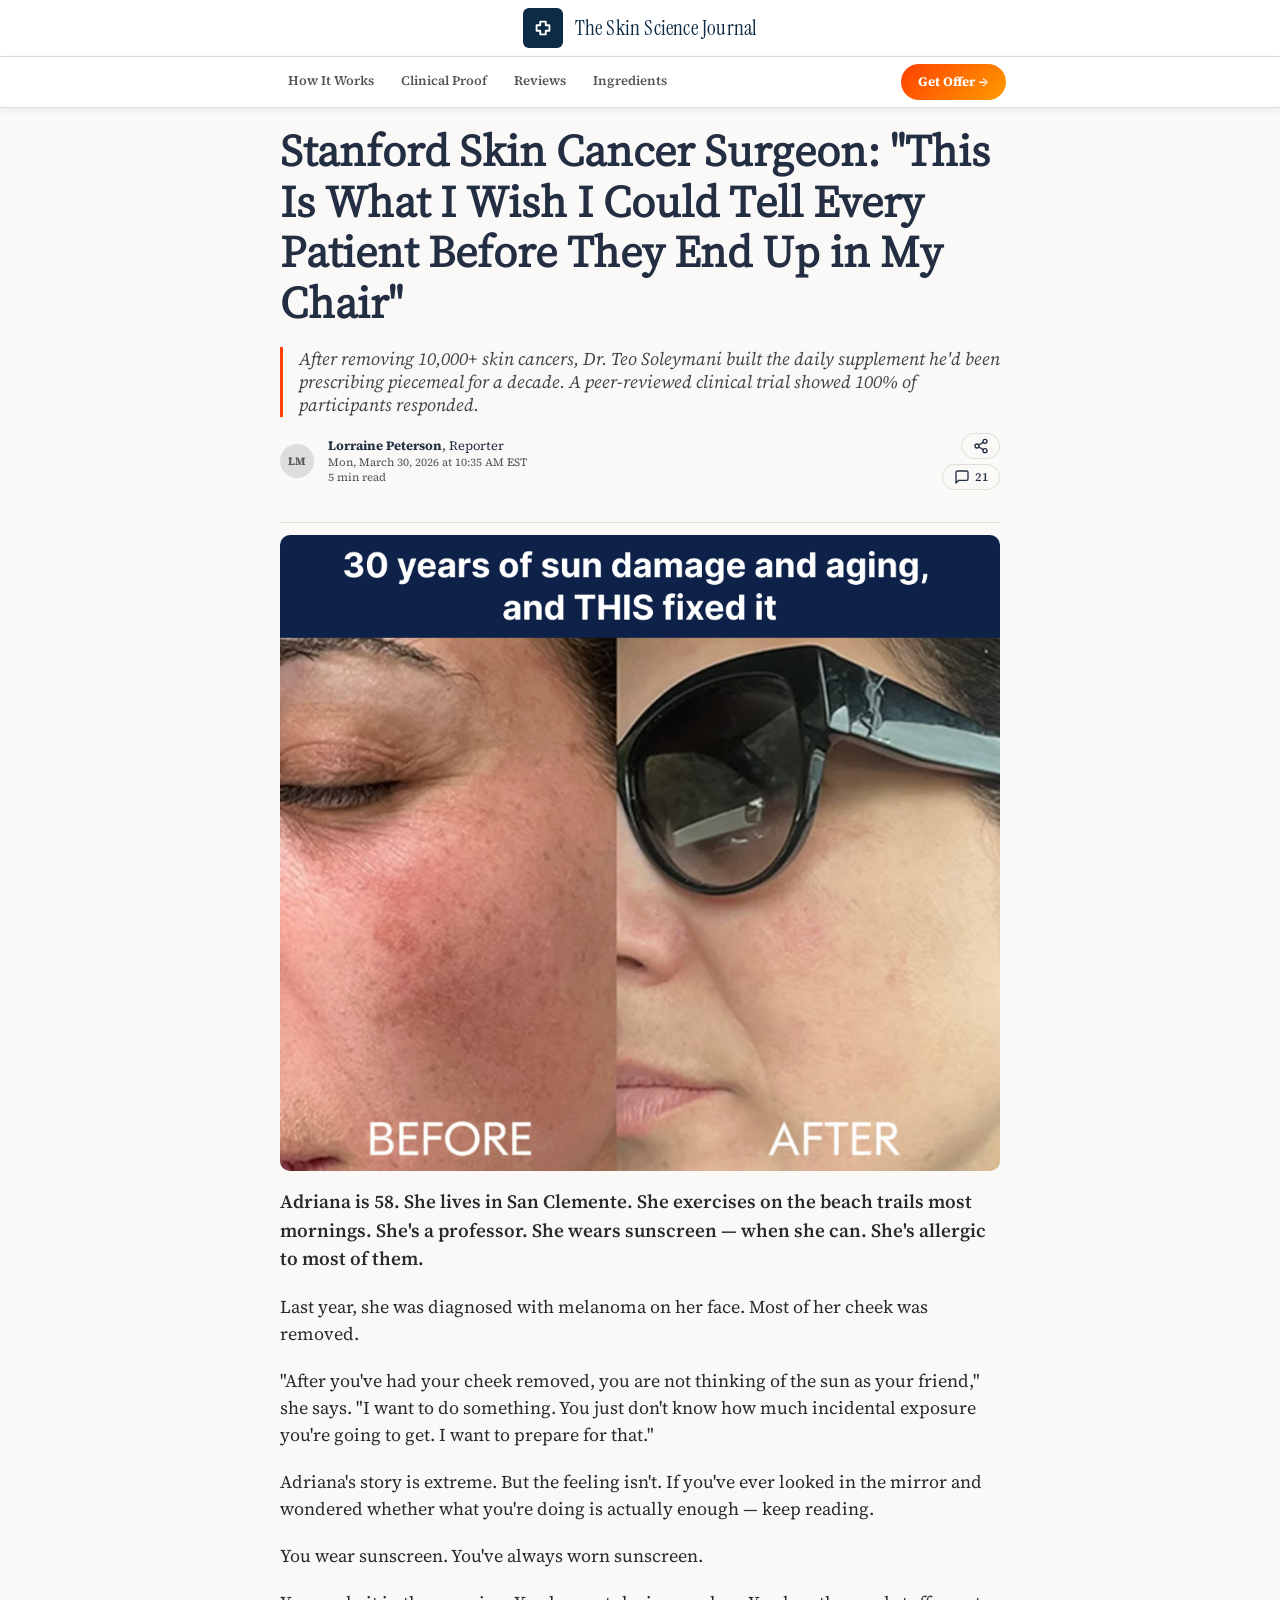
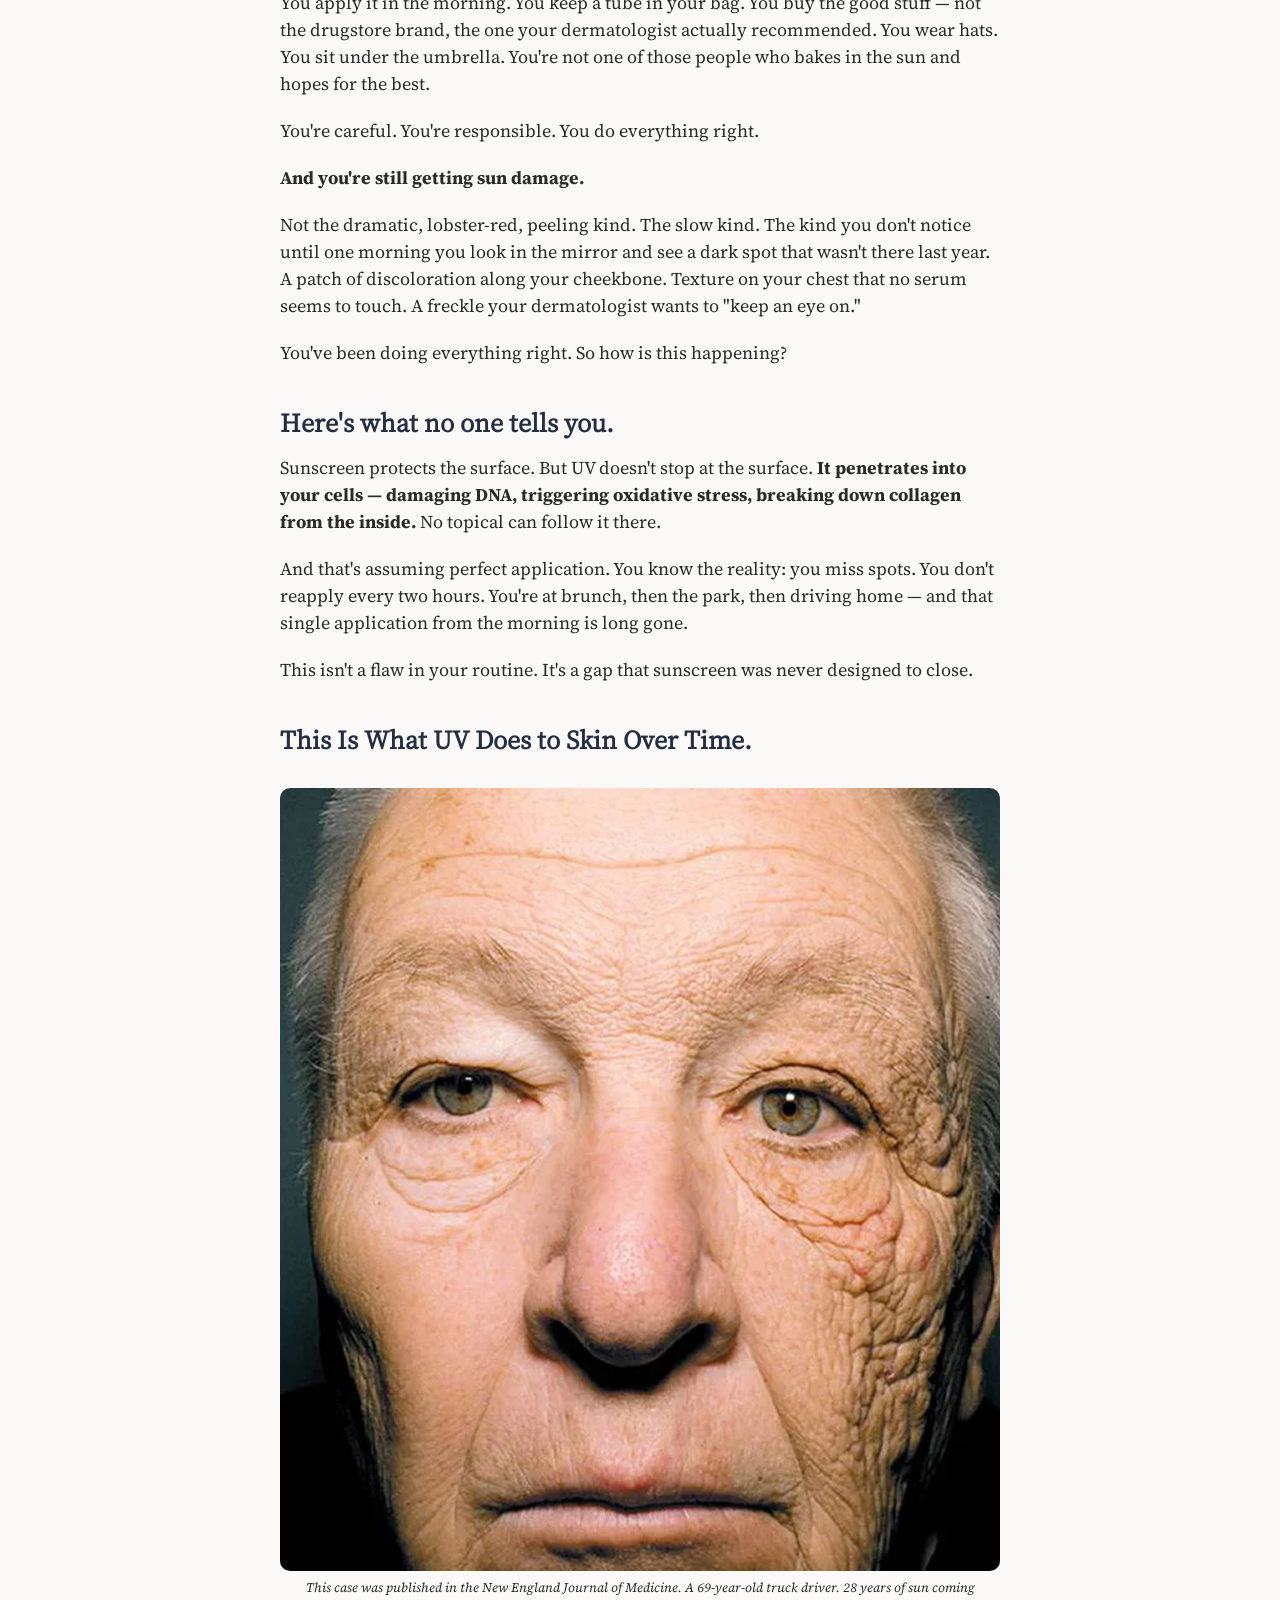
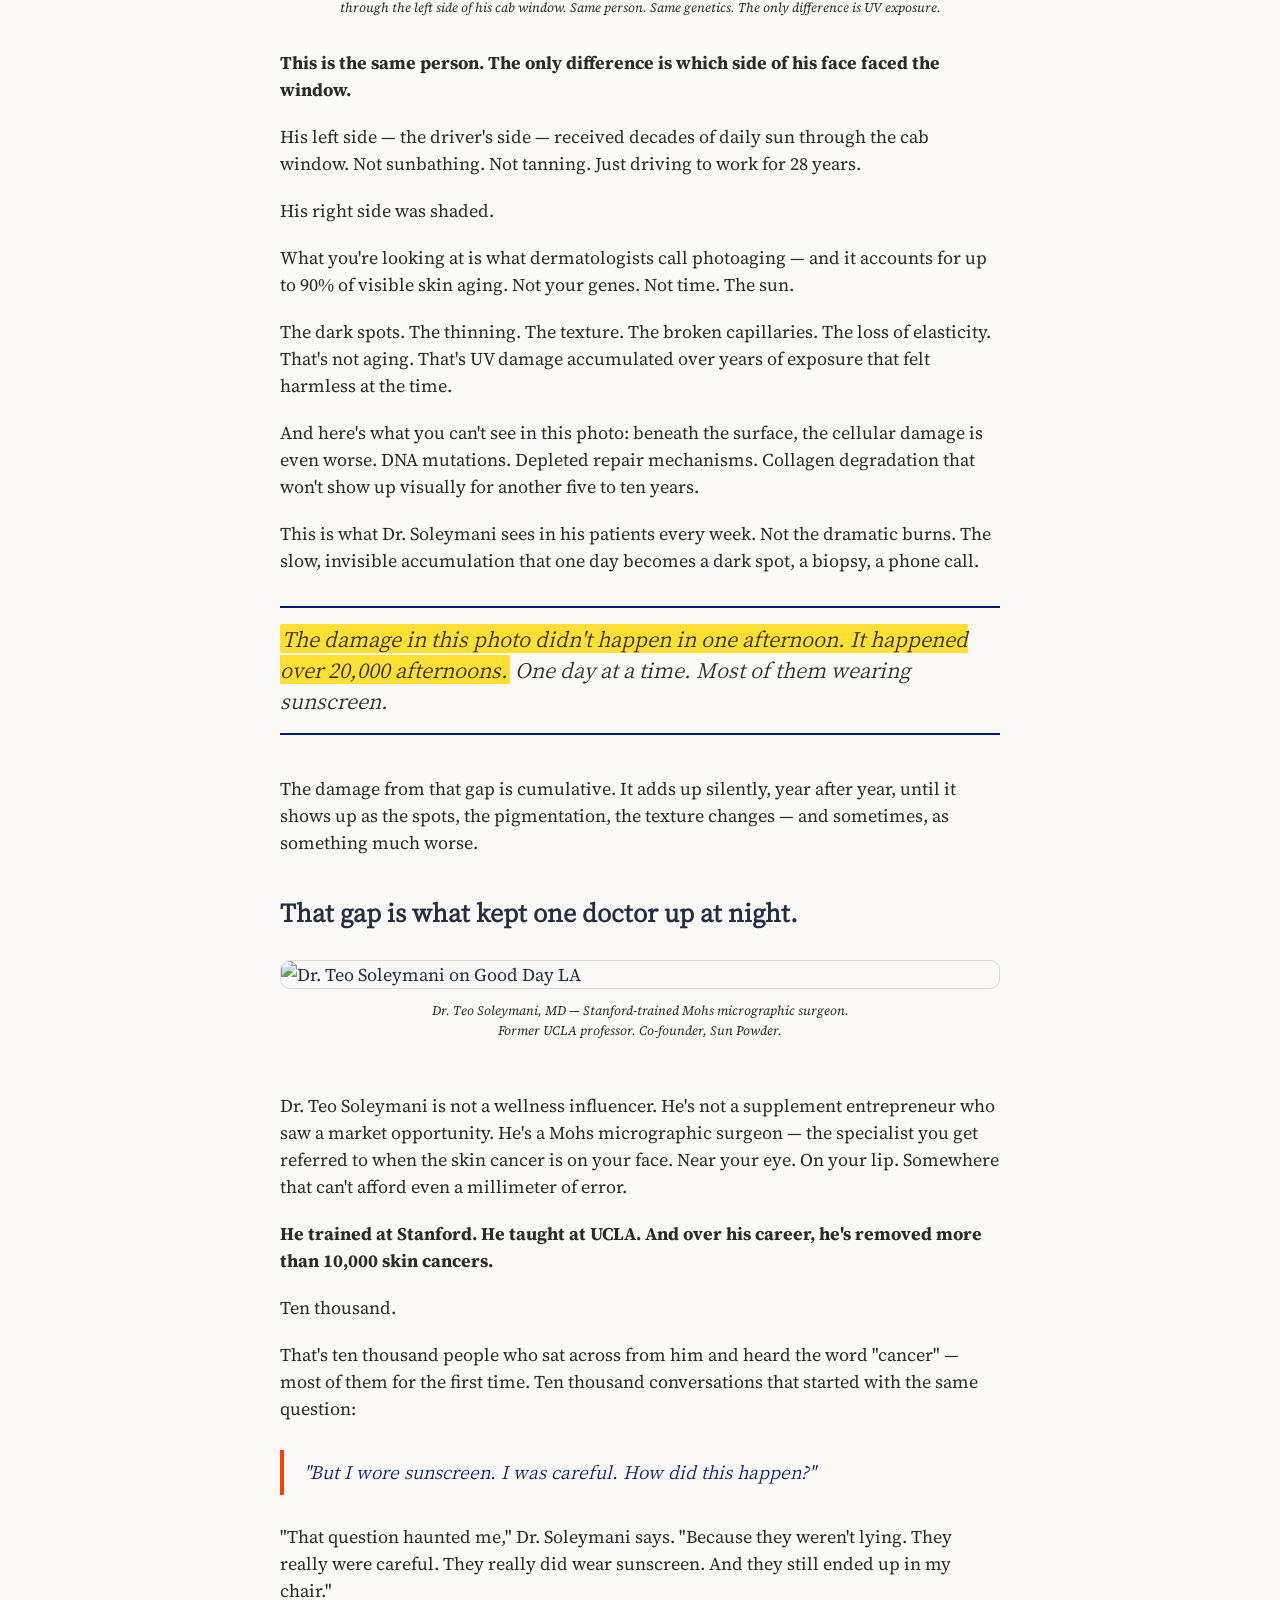
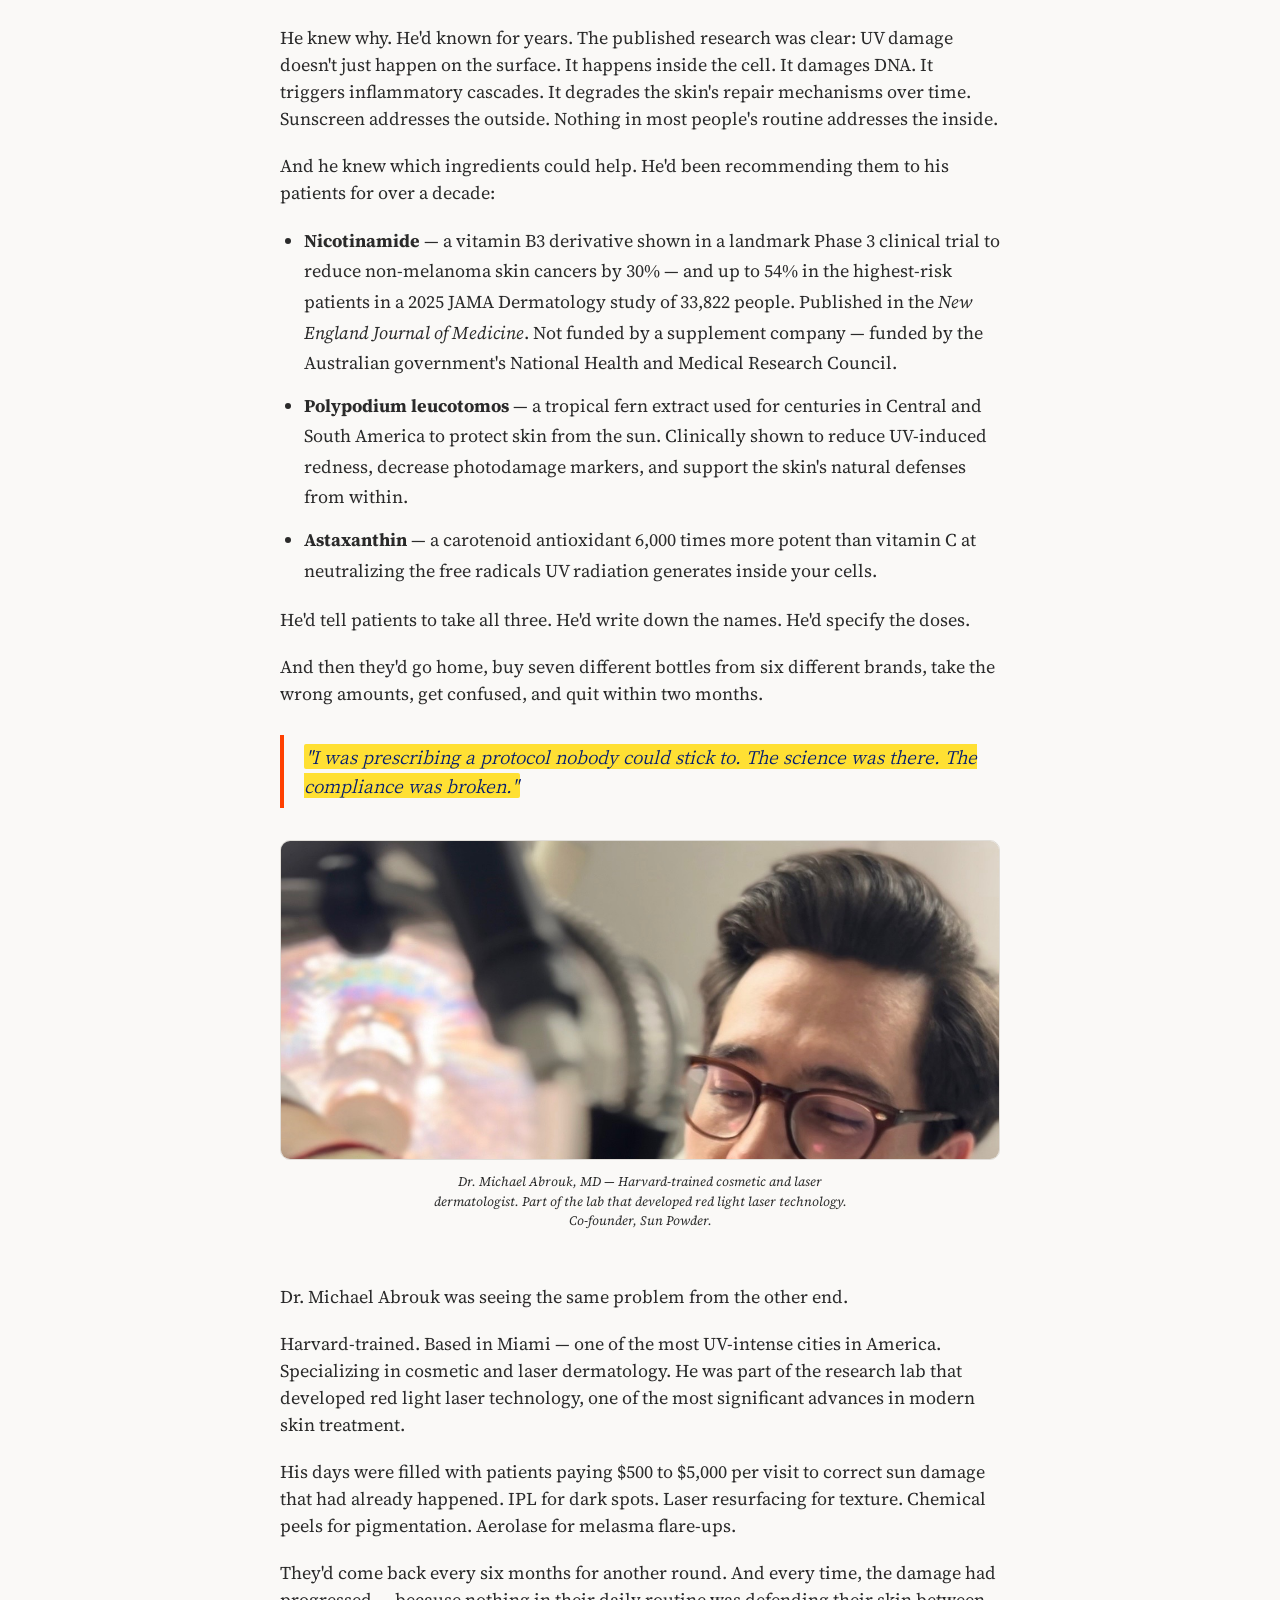
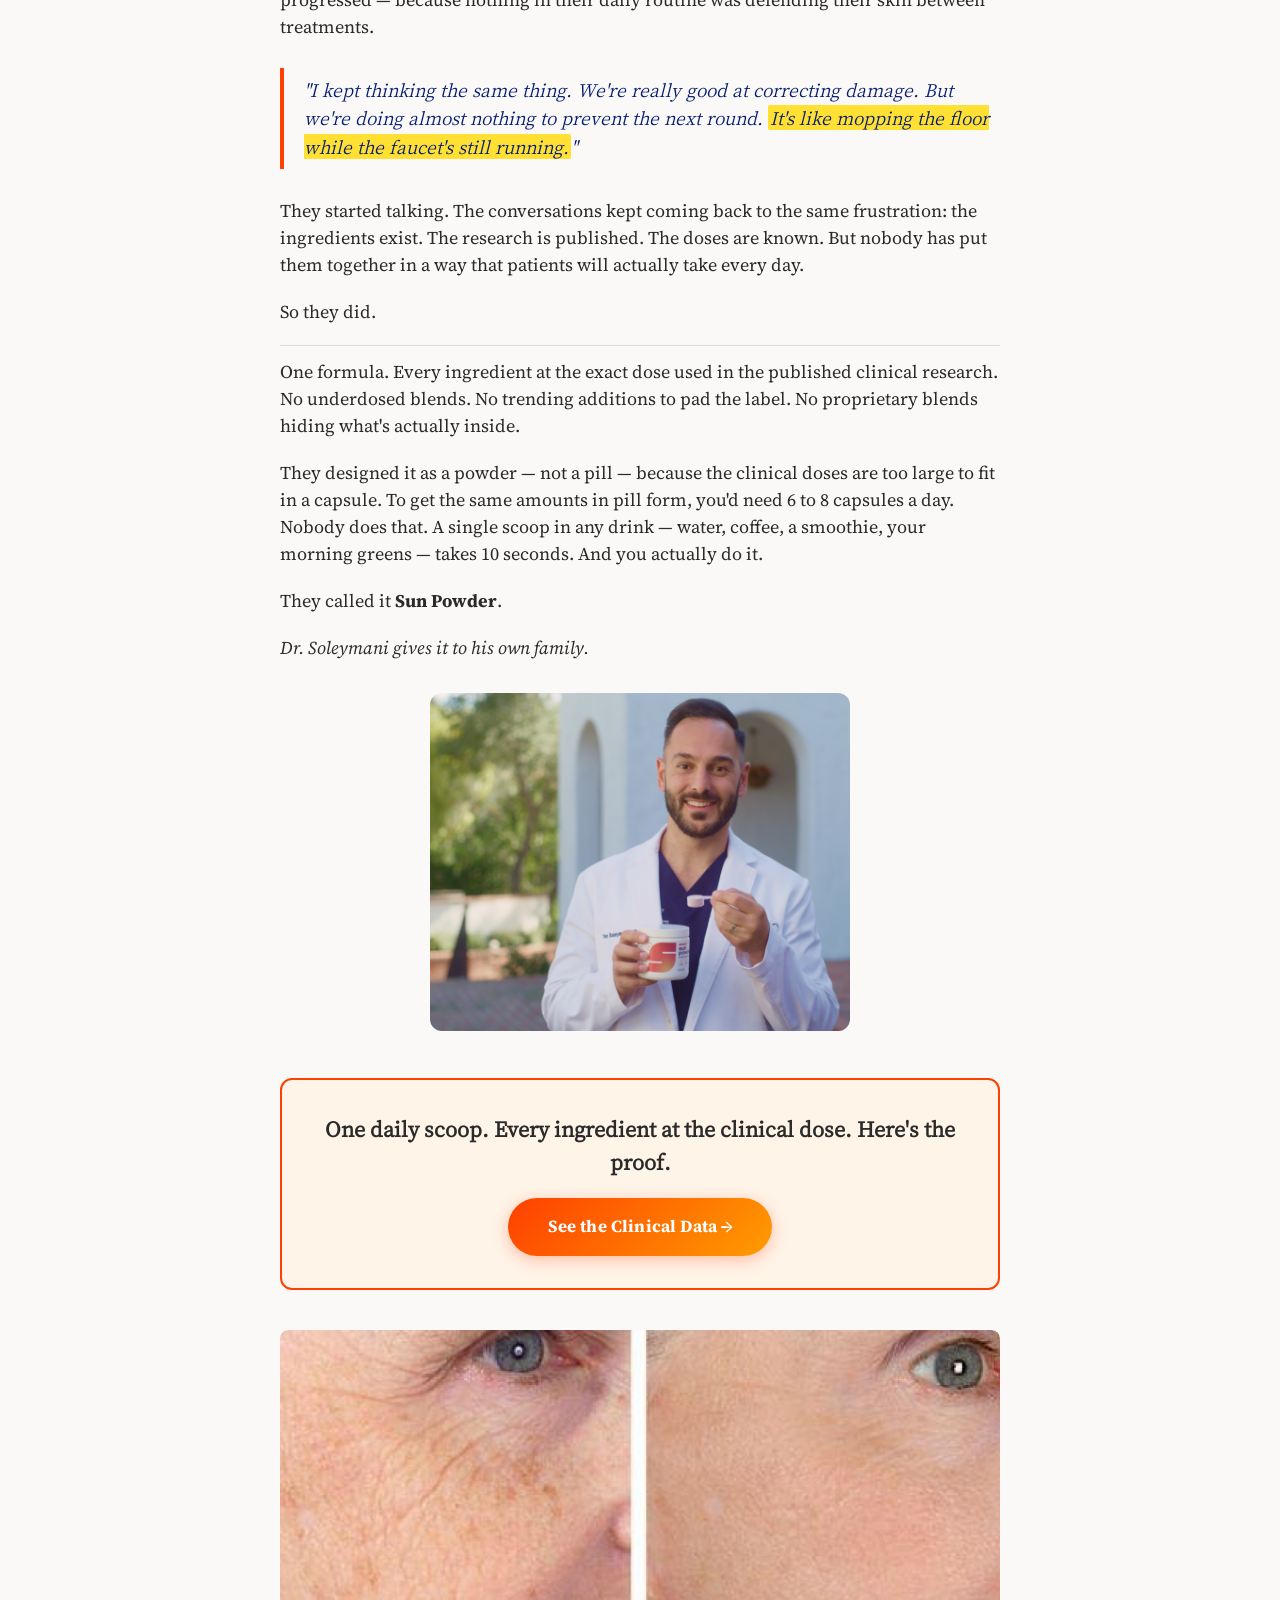
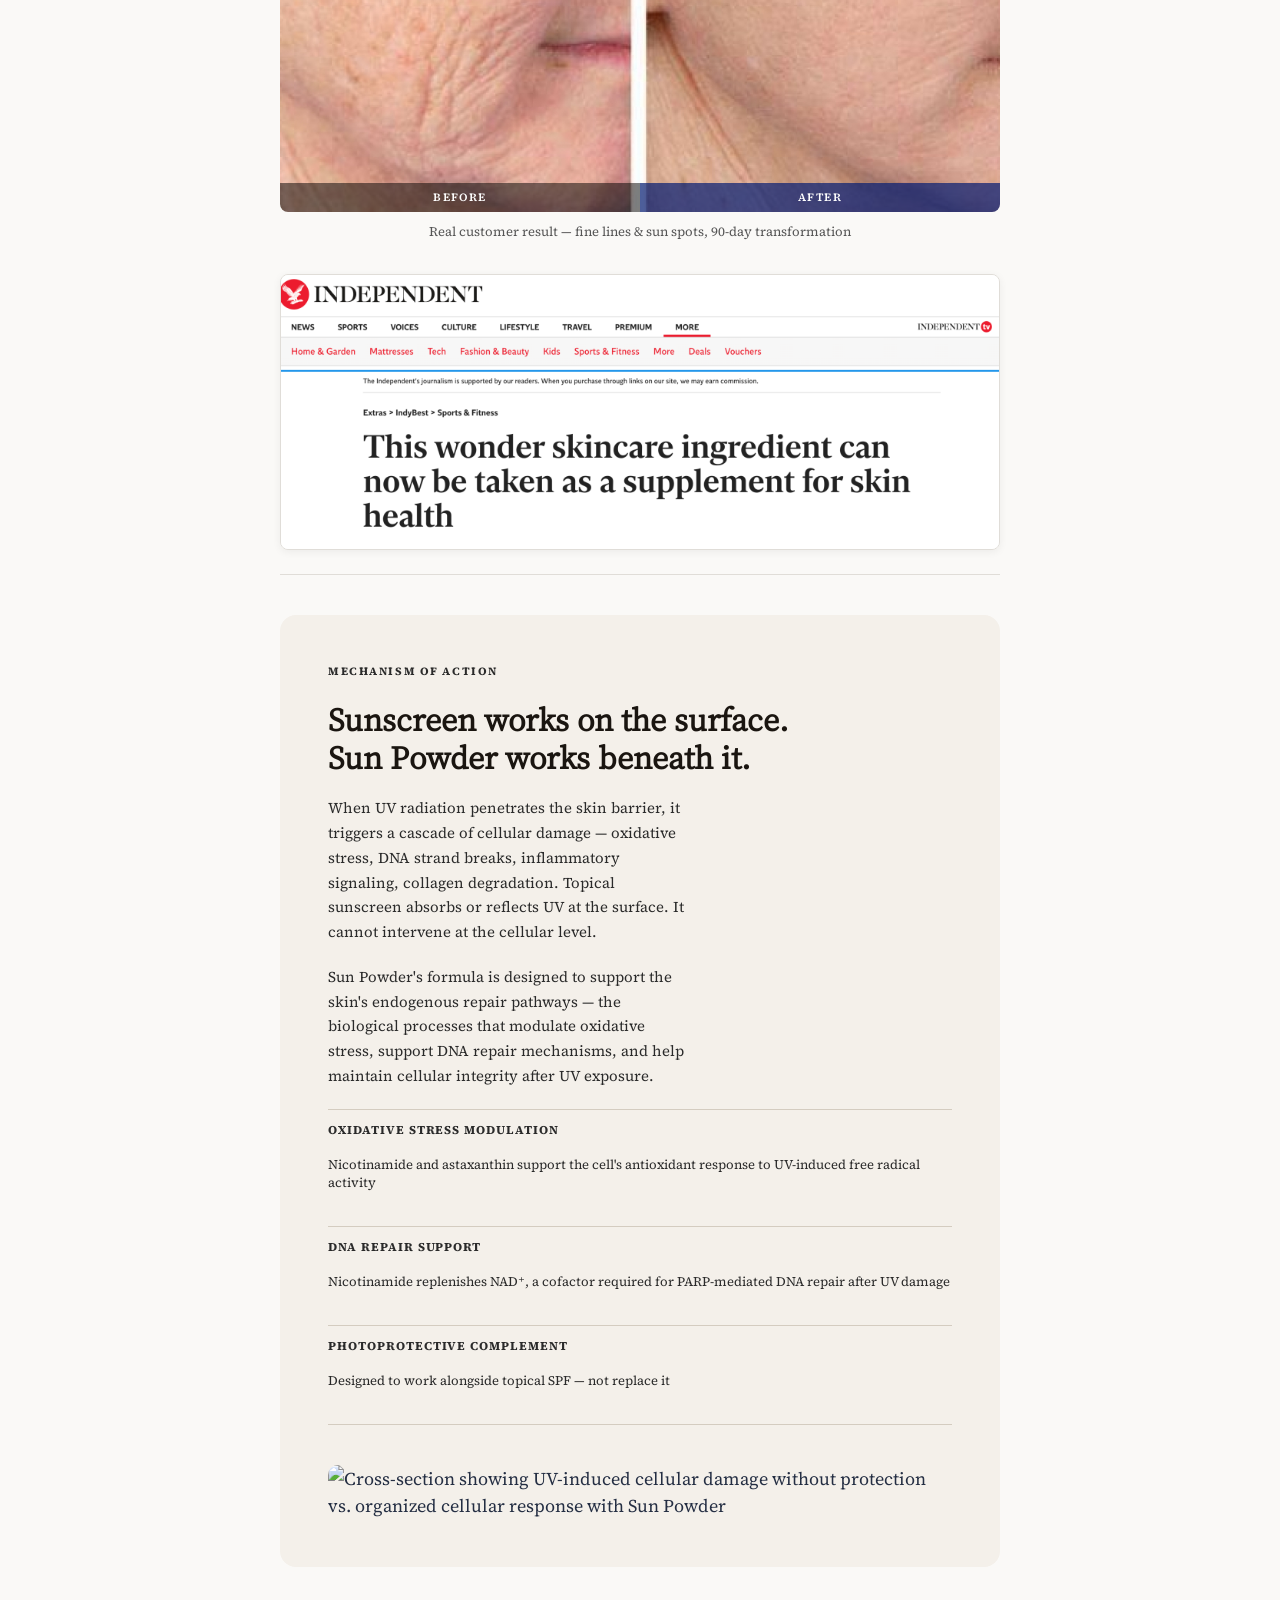
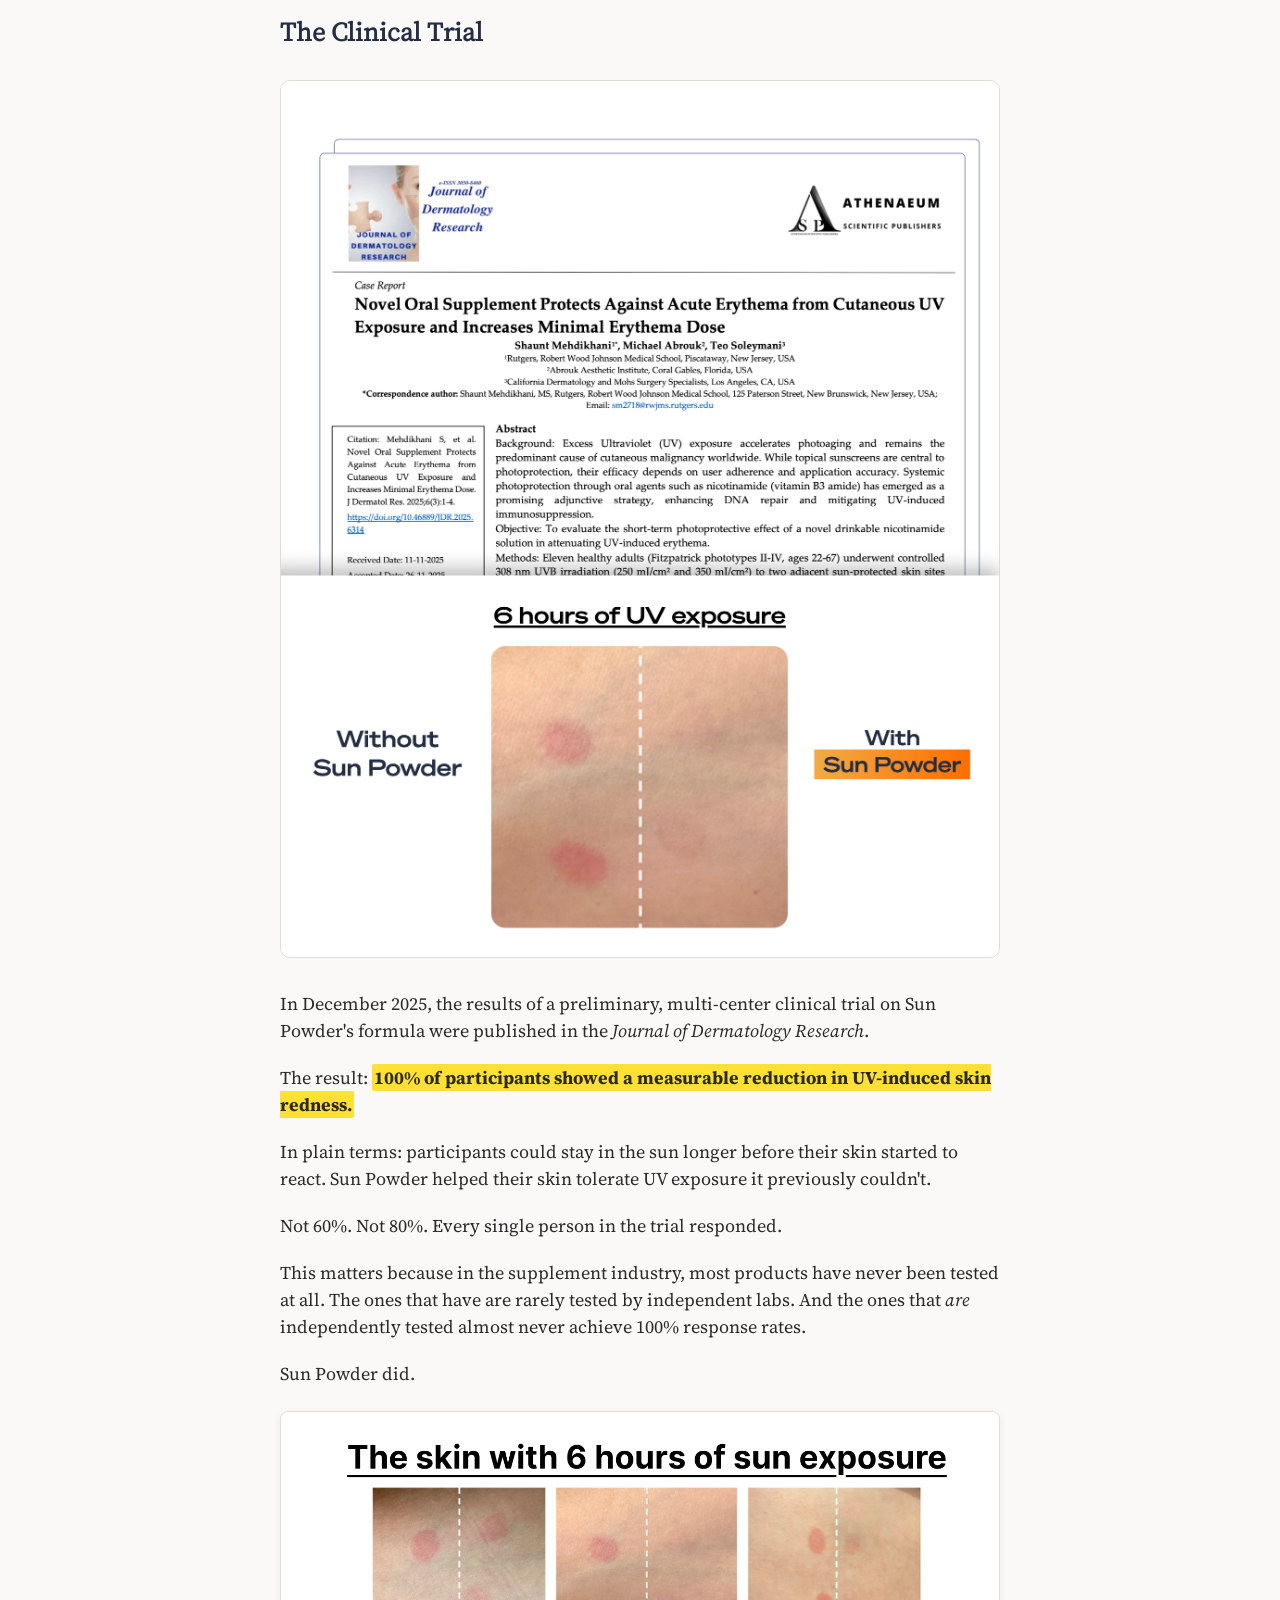
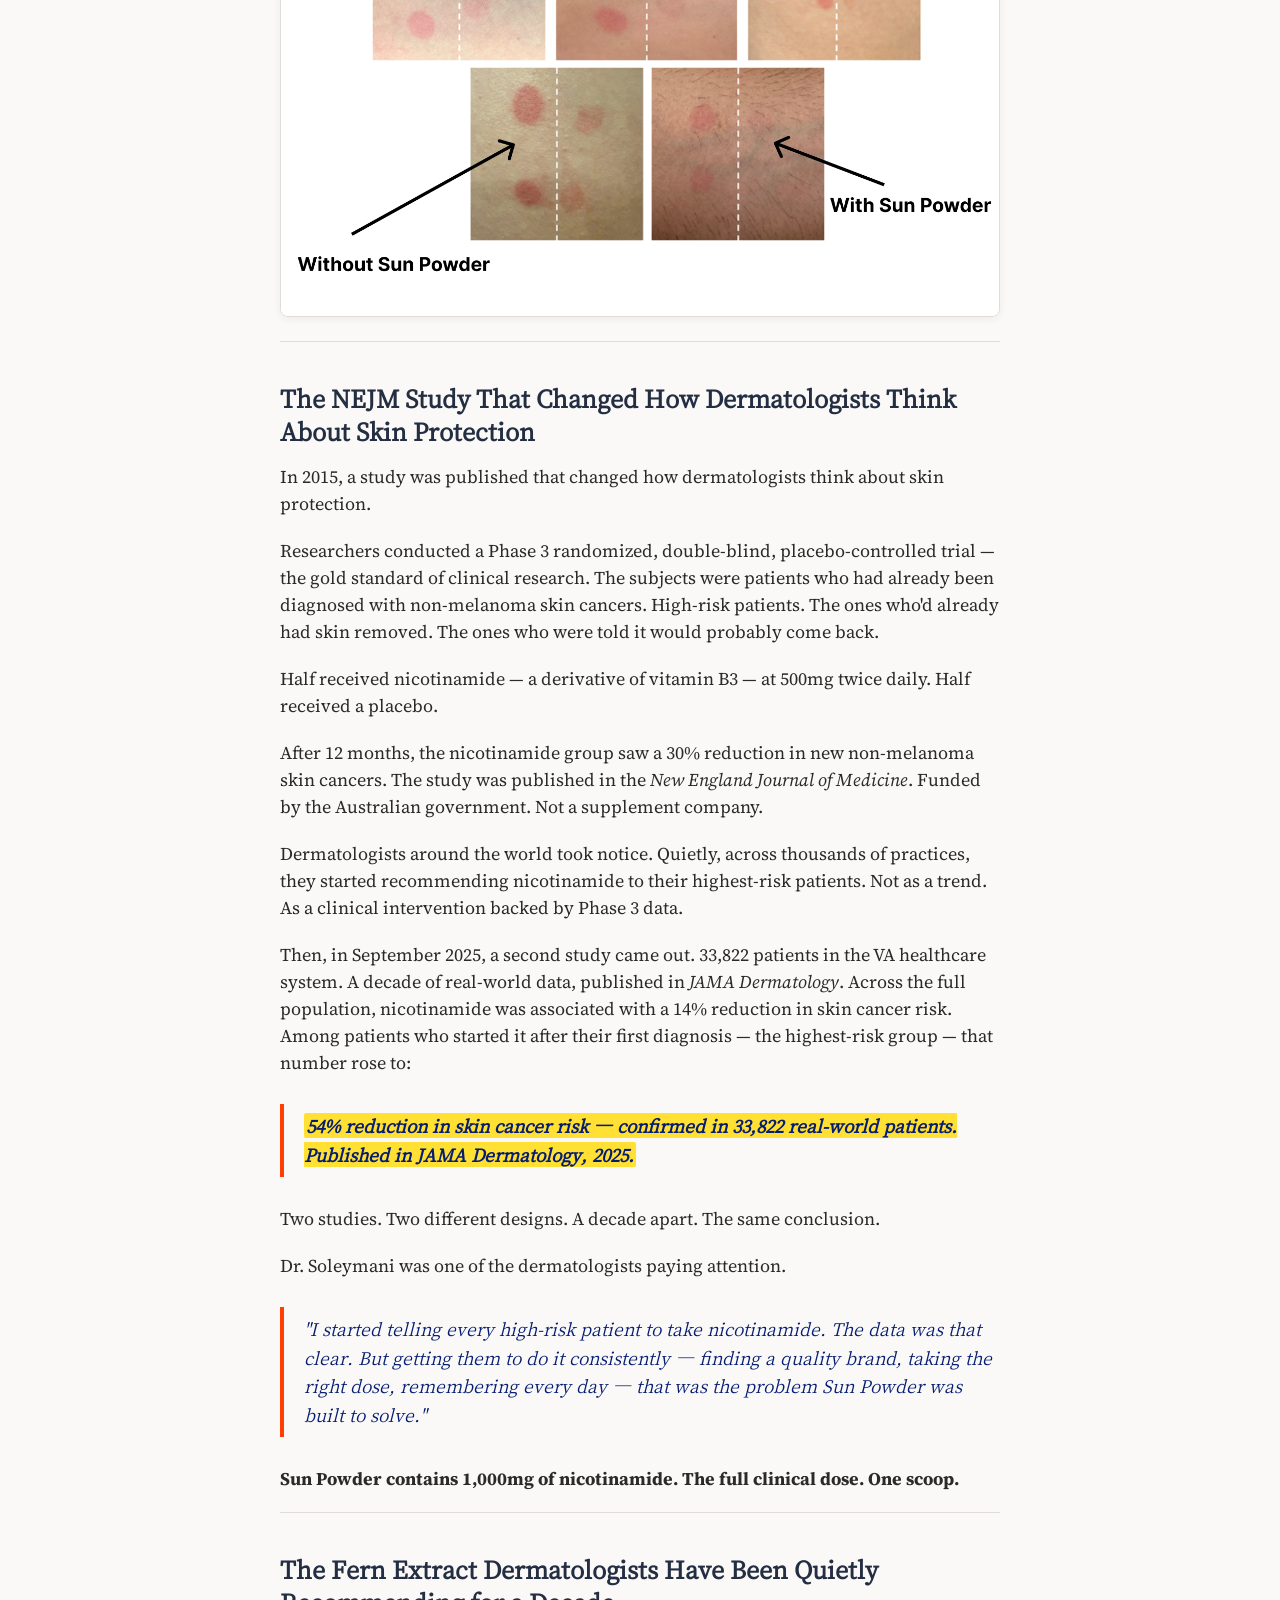
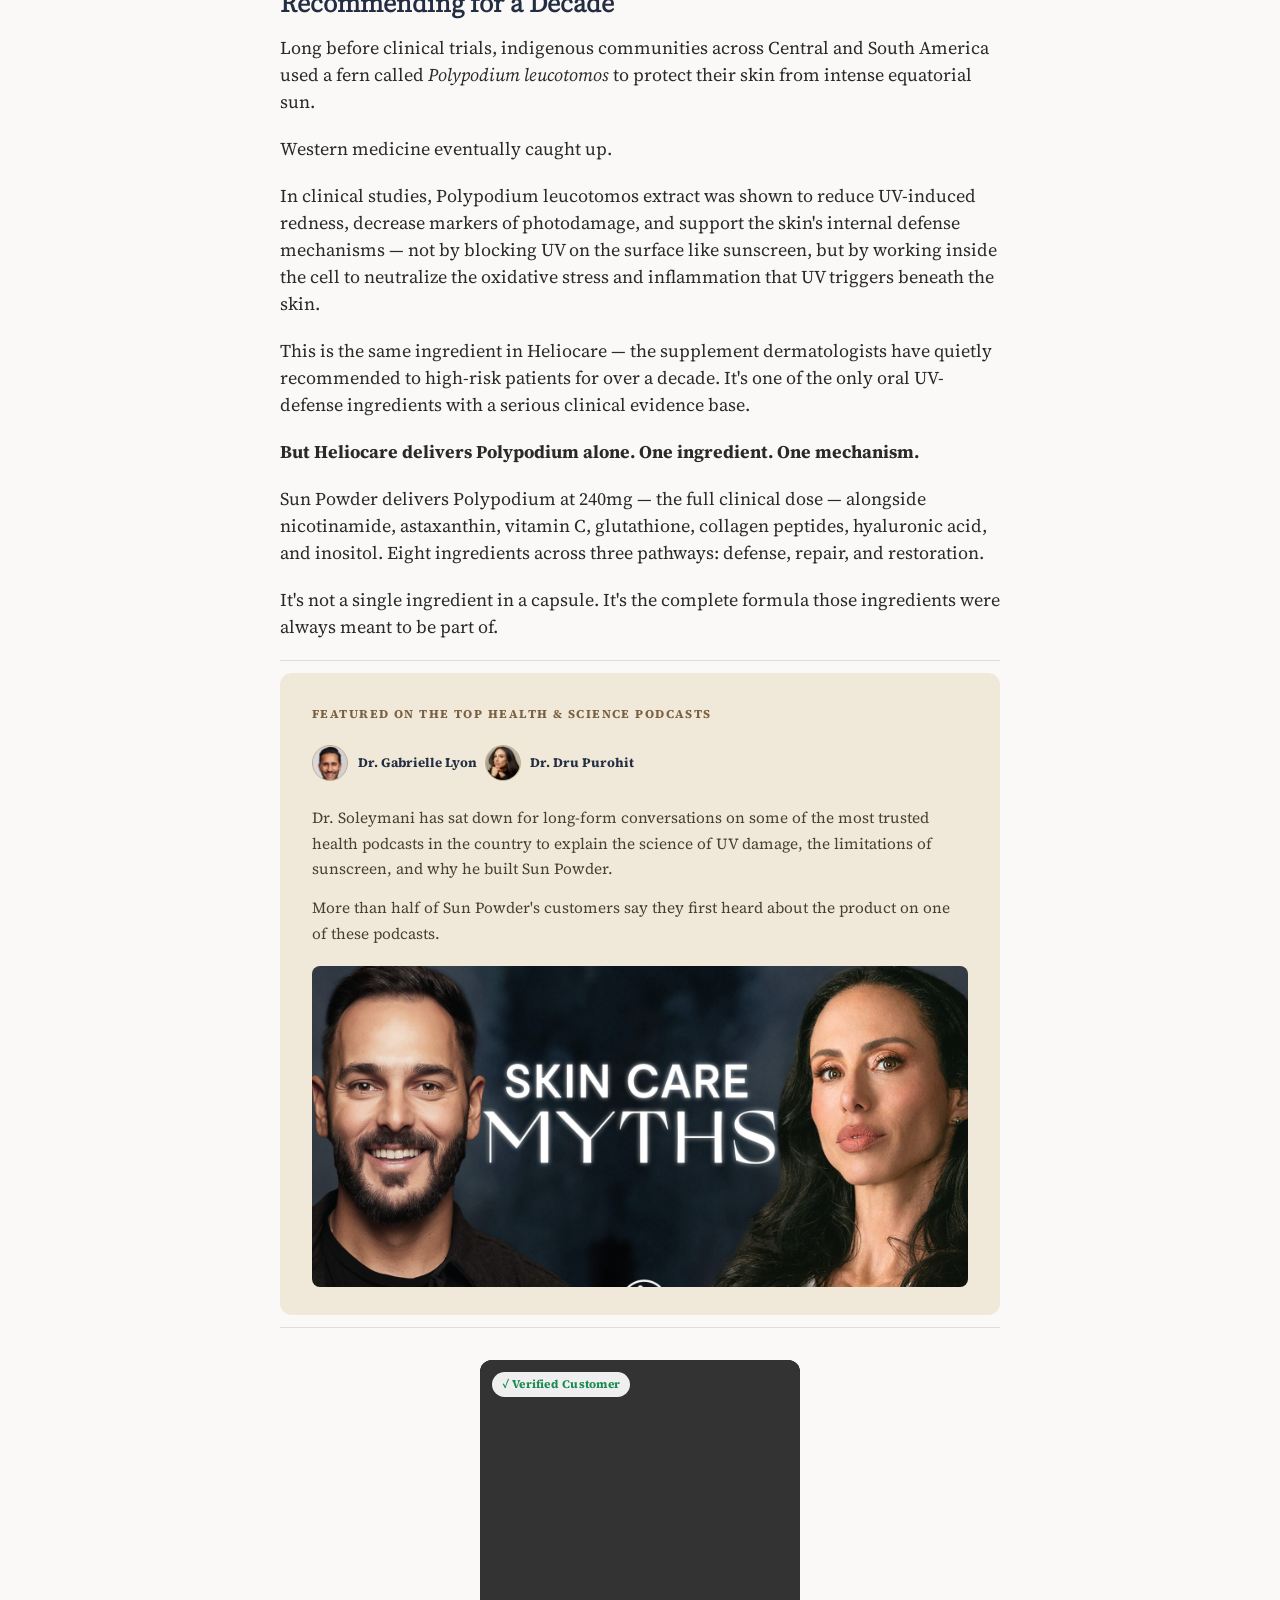
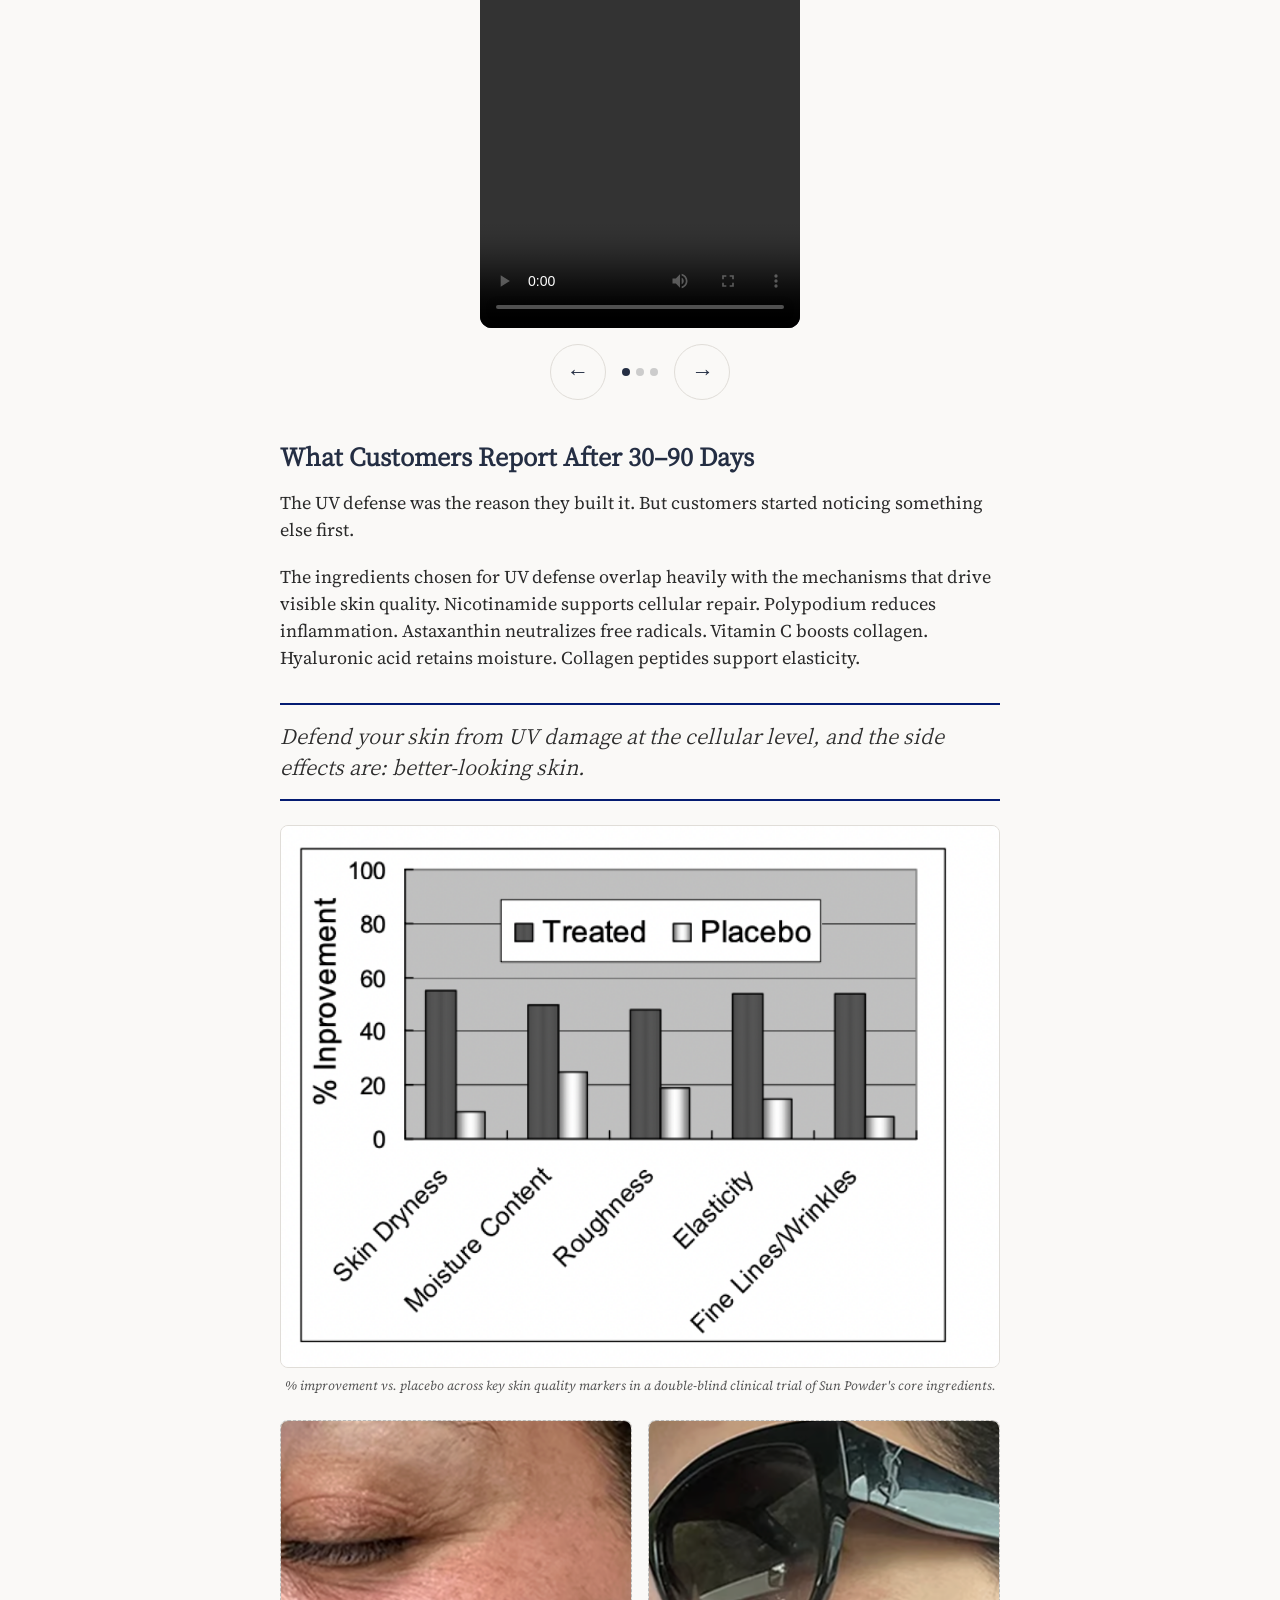
==== commit 850e8e76: "Add before-and-after images throughout advertorial - Melasma B&A under melasma section headline - Fi" ====
--- a/index.html
+++ b/index.html
@@ -230,6 +230,17 @@
           <a href="https://drinksunpowder.com/products/sun-powder-1" class="article__cta-btn">See the Clinical Data →</a>
         </div>
 
+        <figure class="article__figure article__figure--ba">
+          <div class="article__ba-wrap">
+            <img src="brand-assets/finelines-ba.jpg" alt="Before and after: fine lines and sun spots transformation" loading="lazy">
+            <div class="article__ba-labels">
+              <span class="article__ba-label">Before</span>
+              <span class="article__ba-label">After</span>
+            </div>
+          </div>
+          <figcaption class="article__figcaption">Real customer result — fine lines &amp; sun spots, 90-day transformation</figcaption>
+        </figure>
+
         <img src="brand-assets/independent-press.png" alt="The Independent: This wonder skincare ingredient can now be taken as a supplement for skin health" class="article__press-clip">
 
         <hr class="article__rule">
@@ -515,6 +526,17 @@
         <!-- Melasma Section -->
         <h2 class="article__section-head">If You're Managing Melasma, Read This.</h2>
 
+        <figure class="article__figure article__figure--ba">
+          <div class="article__ba-wrap">
+            <img src="brand-assets/melasma-ba.jpg" alt="Before and after: melasma and hyperpigmentation transformation" loading="lazy">
+            <div class="article__ba-labels">
+              <span class="article__ba-label">Before</span>
+              <span class="article__ba-label">After</span>
+            </div>
+          </div>
+          <figcaption class="article__figcaption">Real customer result — melasma &amp; hyperpigmentation, 90-day transformation</figcaption>
+        </figure>
+
         <p>If you're managing melasma or hyperpigmentation, you already know the cycle.</p>
 
         <p>Laser treatments. IPL. Chemical peels. Months of careful progress — undone by a single afternoon of unprotected sun exposure. You do everything right and one day at the park erases three months of treatment.</p>
@@ -743,6 +765,41 @@
           </p>
         </div>
 
+        <div class="article__ba-gallery">
+          <figure class="article__figure article__figure--ba">
+            <div class="article__ba-wrap">
+              <img src="brand-assets/wrinkles-mouth-ba.jpg" alt="Before and after: fine lines around mouth transformation" loading="lazy">
+              <div class="article__ba-labels">
+                <span class="article__ba-label">Before</span>
+                <span class="article__ba-label">After</span>
+              </div>
+            </div>
+            <figcaption class="article__figcaption">Fine lines &middot; 90-day transformation</figcaption>
+          </figure>
+
+          <figure class="article__figure article__figure--ba">
+            <div class="article__ba-wrap">
+              <img src="brand-assets/wrinkles-cheek-ba.jpg" alt="Before and after: deep wrinkles and texture transformation" loading="lazy">
+              <div class="article__ba-labels">
+                <span class="article__ba-label">Before</span>
+                <span class="article__ba-label">After</span>
+              </div>
+            </div>
+            <figcaption class="article__figcaption">Texture &amp; wrinkles &middot; 90-day transformation</figcaption>
+          </figure>
+
+          <figure class="article__figure article__figure--ba">
+            <div class="article__ba-wrap">
+              <img src="brand-assets/sunspots-ba.jpg" alt="Before and after: sun spots and melasma transformation" loading="lazy">
+              <div class="article__ba-labels">
+                <span class="article__ba-label">Before</span>
+                <span class="article__ba-label">After</span>
+              </div>
+            </div>
+            <figcaption class="article__figcaption">Sun spots &amp; melasma &middot; 90-day transformation</figcaption>
+          </figure>
+        </div>
+
       </div>
     </div>
   </article>
--- a/css/advertorial.css
+++ b/css/advertorial.css
@@ -319,6 +319,59 @@
   padding: 1rem 0;
   margin: 2rem 0;
   line-height: 1.4;
+}
+
+.article__figure {
+  margin: 2rem 0;
+  border-radius: 8px;
+  overflow: hidden;
+}
+.article__figure img {
+  width: 100%;
+  display: block;
+  border-radius: 8px;
+}
+.article__ba-wrap {
+  position: relative;
+  border-radius: 8px;
+  overflow: hidden;
+}
+.article__ba-labels {
+  position: absolute;
+  bottom: 0;
+  left: 0;
+  right: 0;
+  display: flex;
+}
+.article__ba-label {
+  flex: 1;
+  text-align: center;
+  padding: 0.4rem 0;
+  font-family: var(--body);
+  font-weight: 600;
+  font-size: 0.7rem;
+  text-transform: uppercase;
+  letter-spacing: 0.12em;
+  color: #fff;
+  background: rgba(0,0,0,0.5);
+}
+.article__ba-label:last-child {
+  background: rgba(4, 28, 114, 0.7);
+}
+.article__figcaption {
+  font-size: 0.8125rem;
+  color: var(--muted, #6B7084);
+  text-align: center;
+  margin-top: 0.625rem;
+}
+.article__ba-gallery {
+  margin-top: 2.5rem;
+}
+.article__ba-gallery .article__figure {
+  margin: 0 0 2rem;
+}
+.article__ba-gallery .article__figure:last-child {
+  margin-bottom: 0;
 }
 
 .article__blockquote {
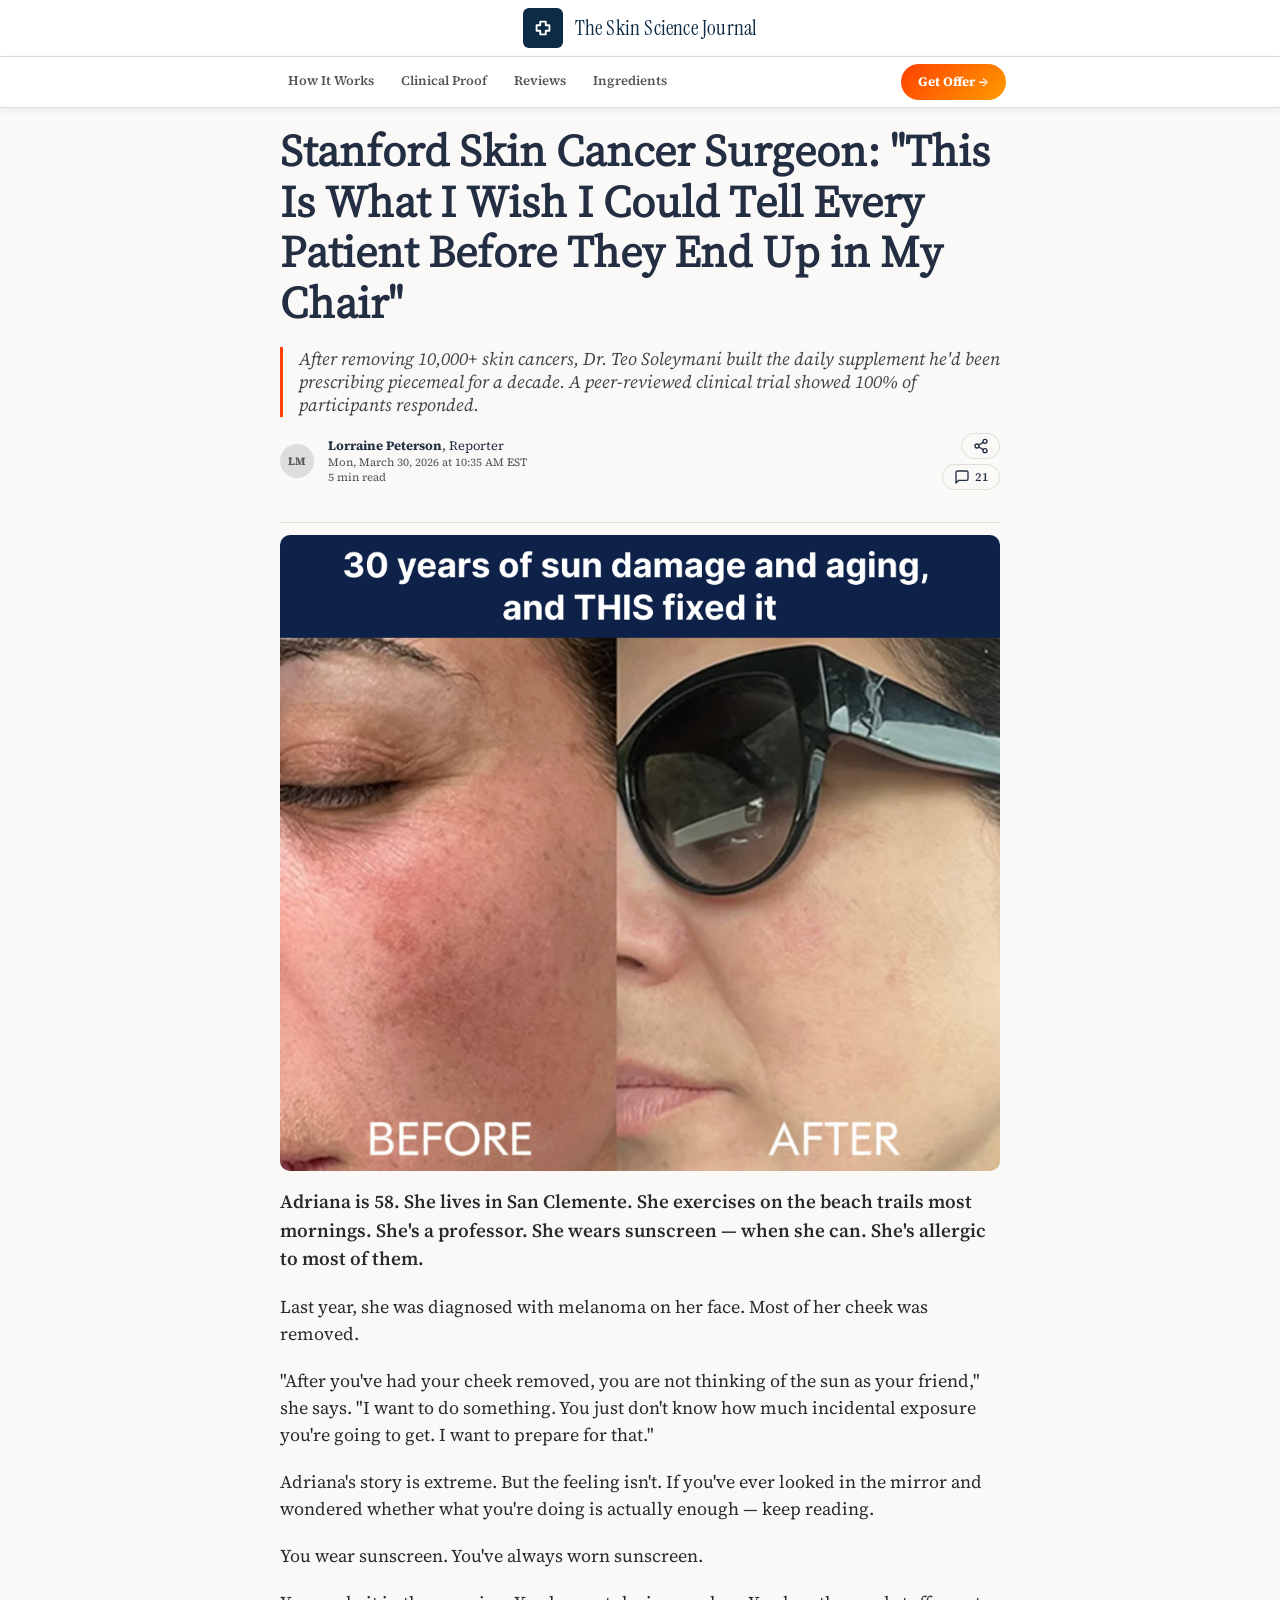
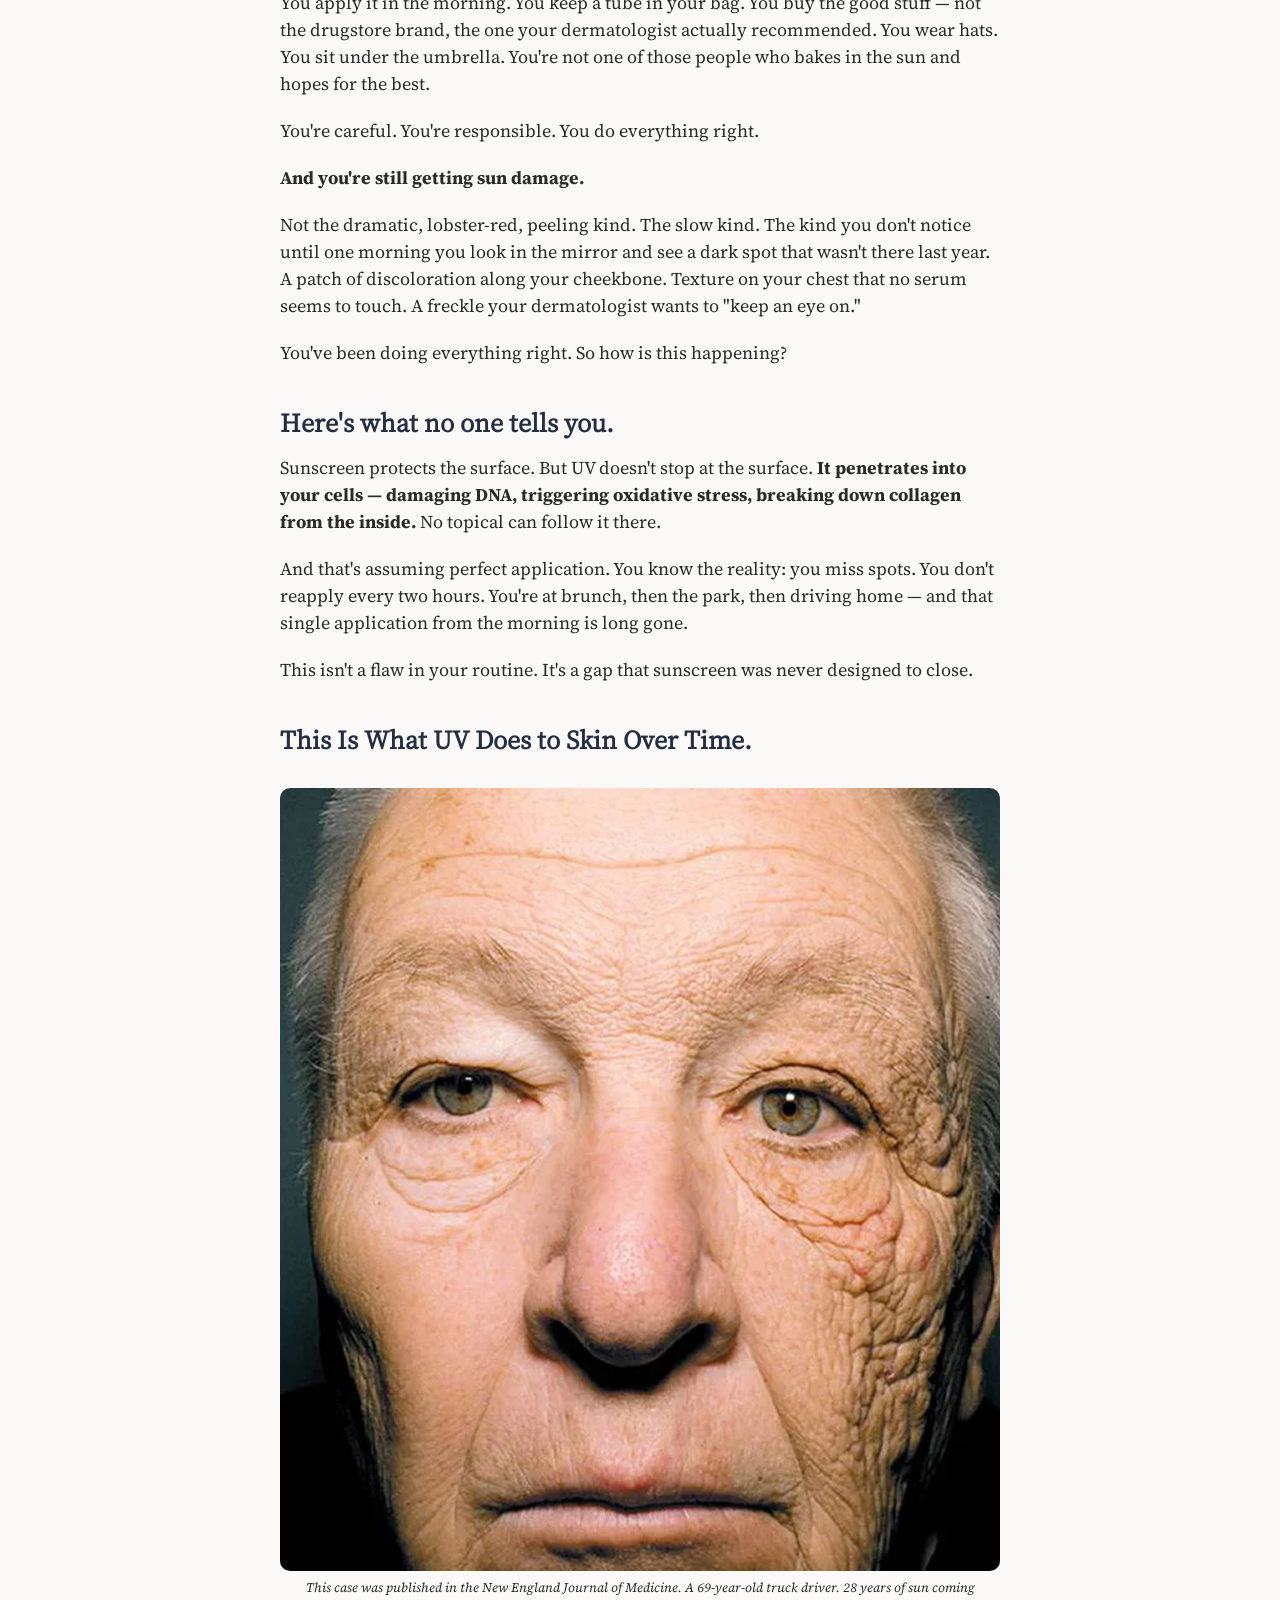
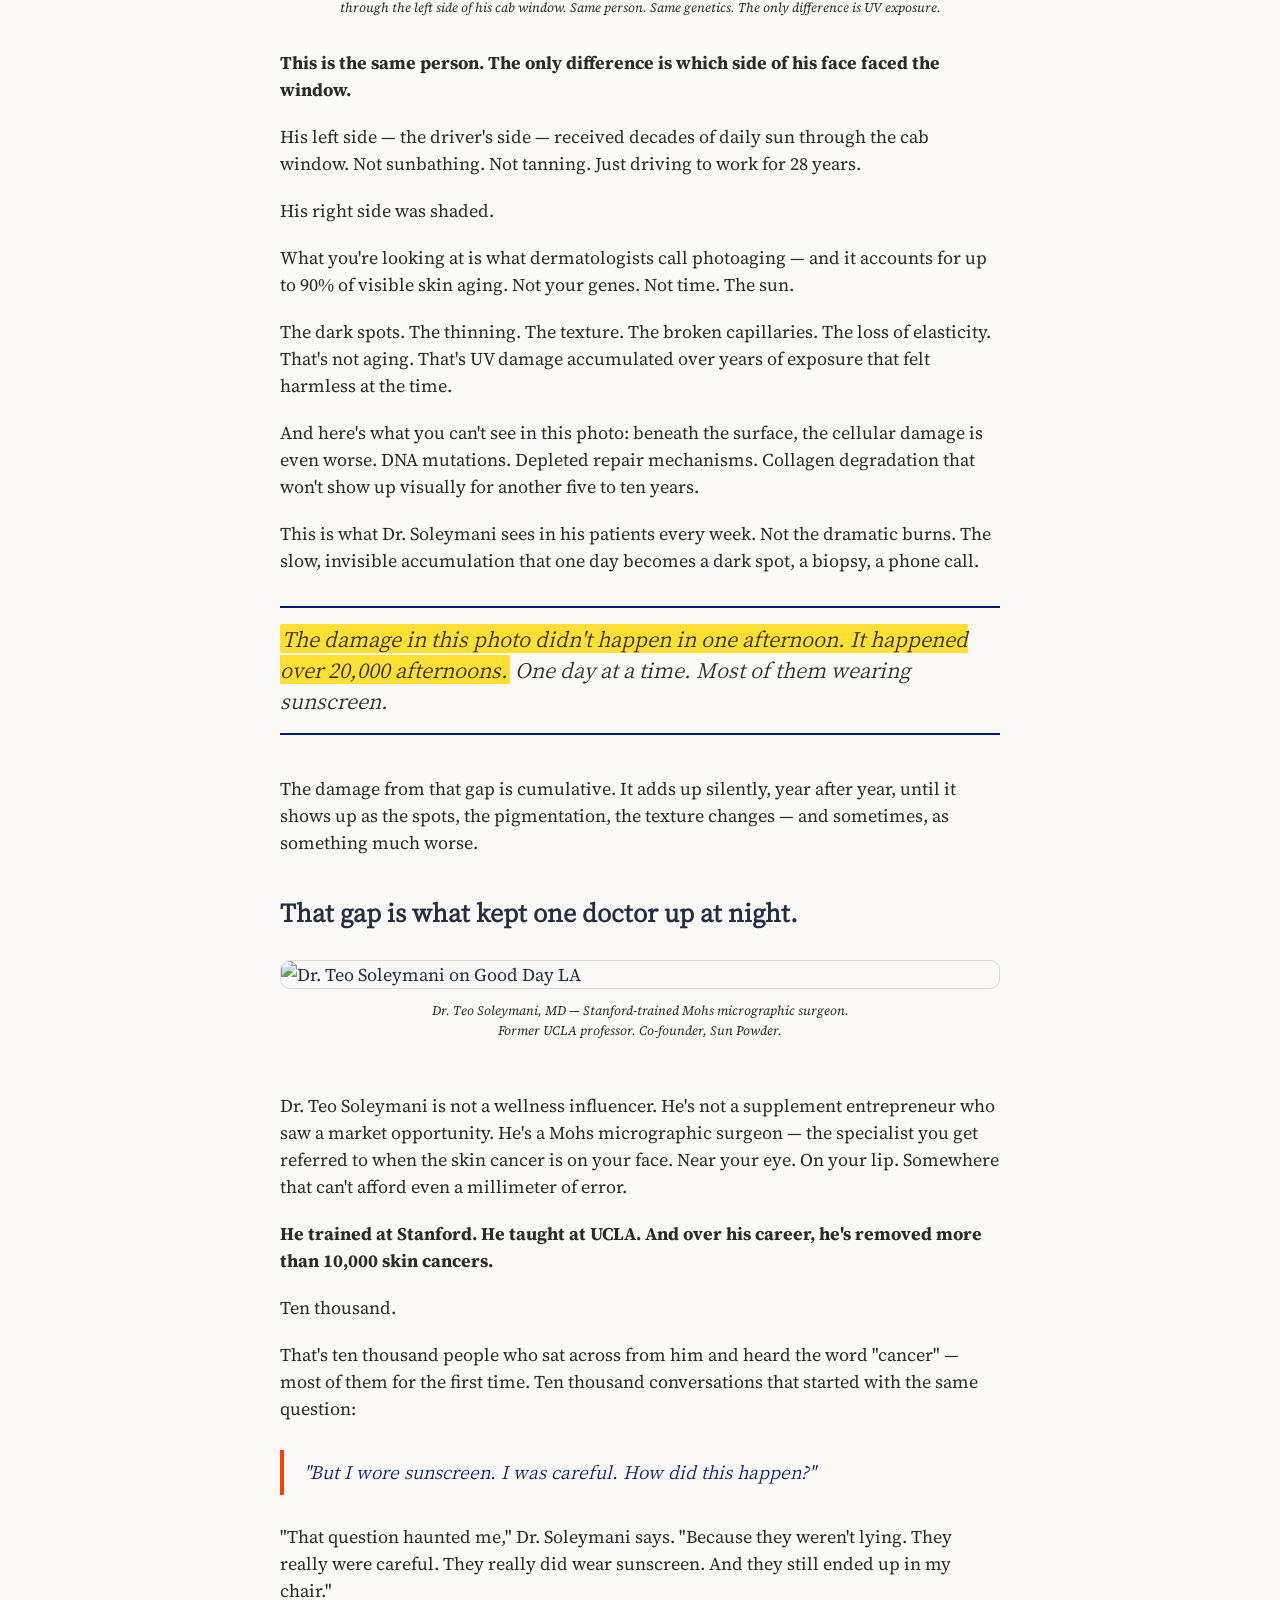
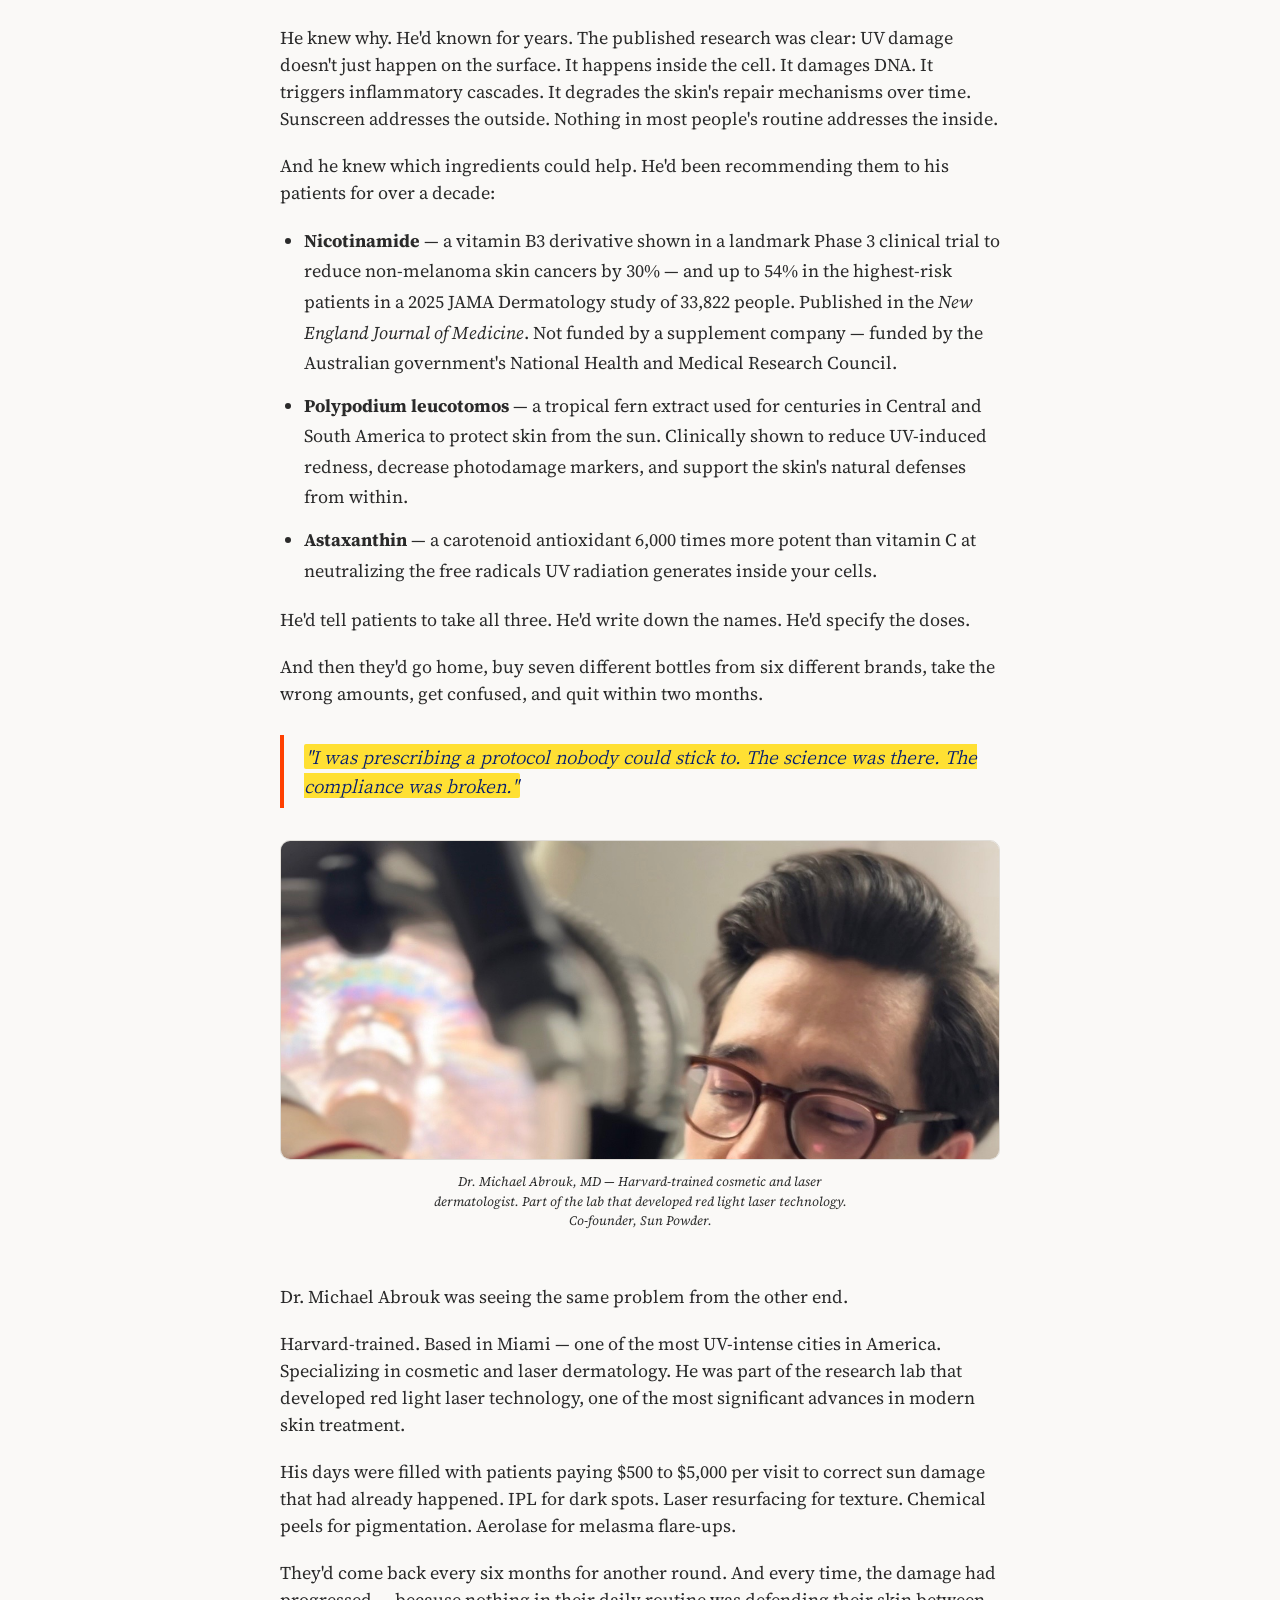
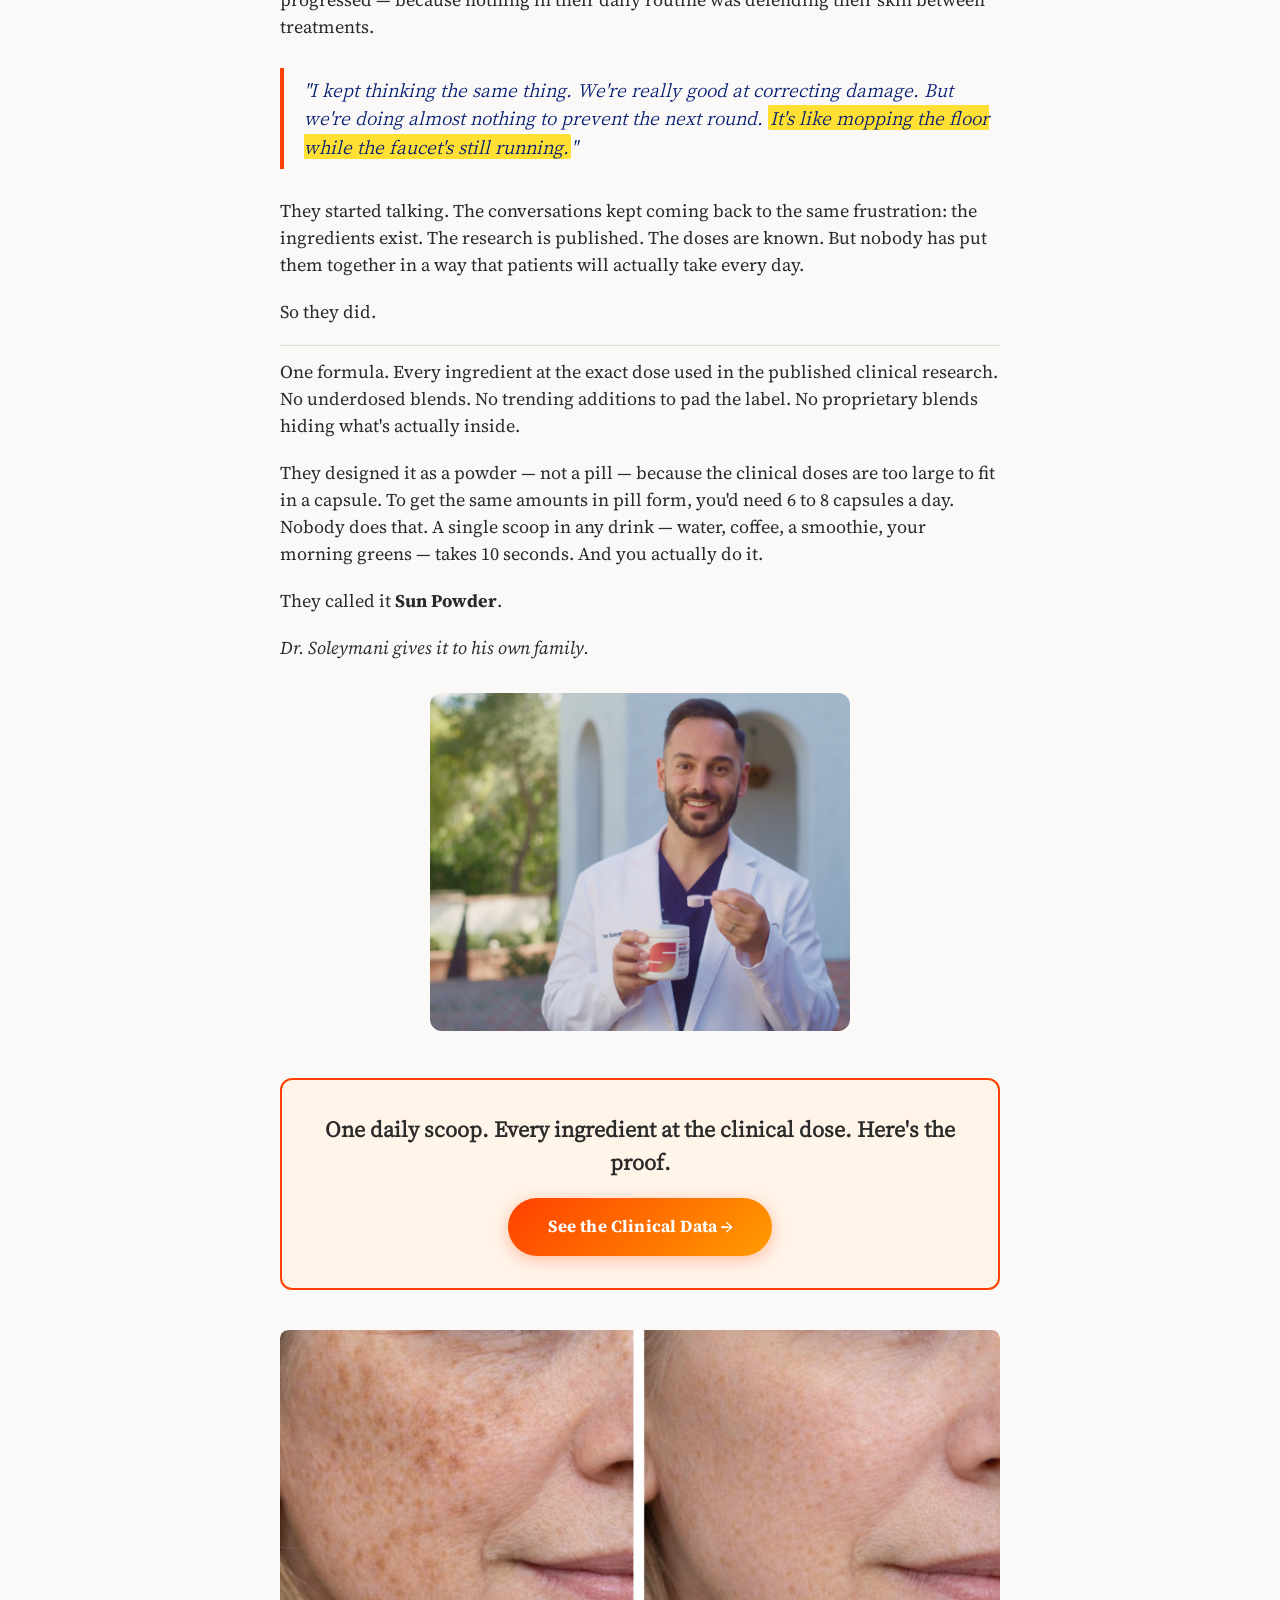
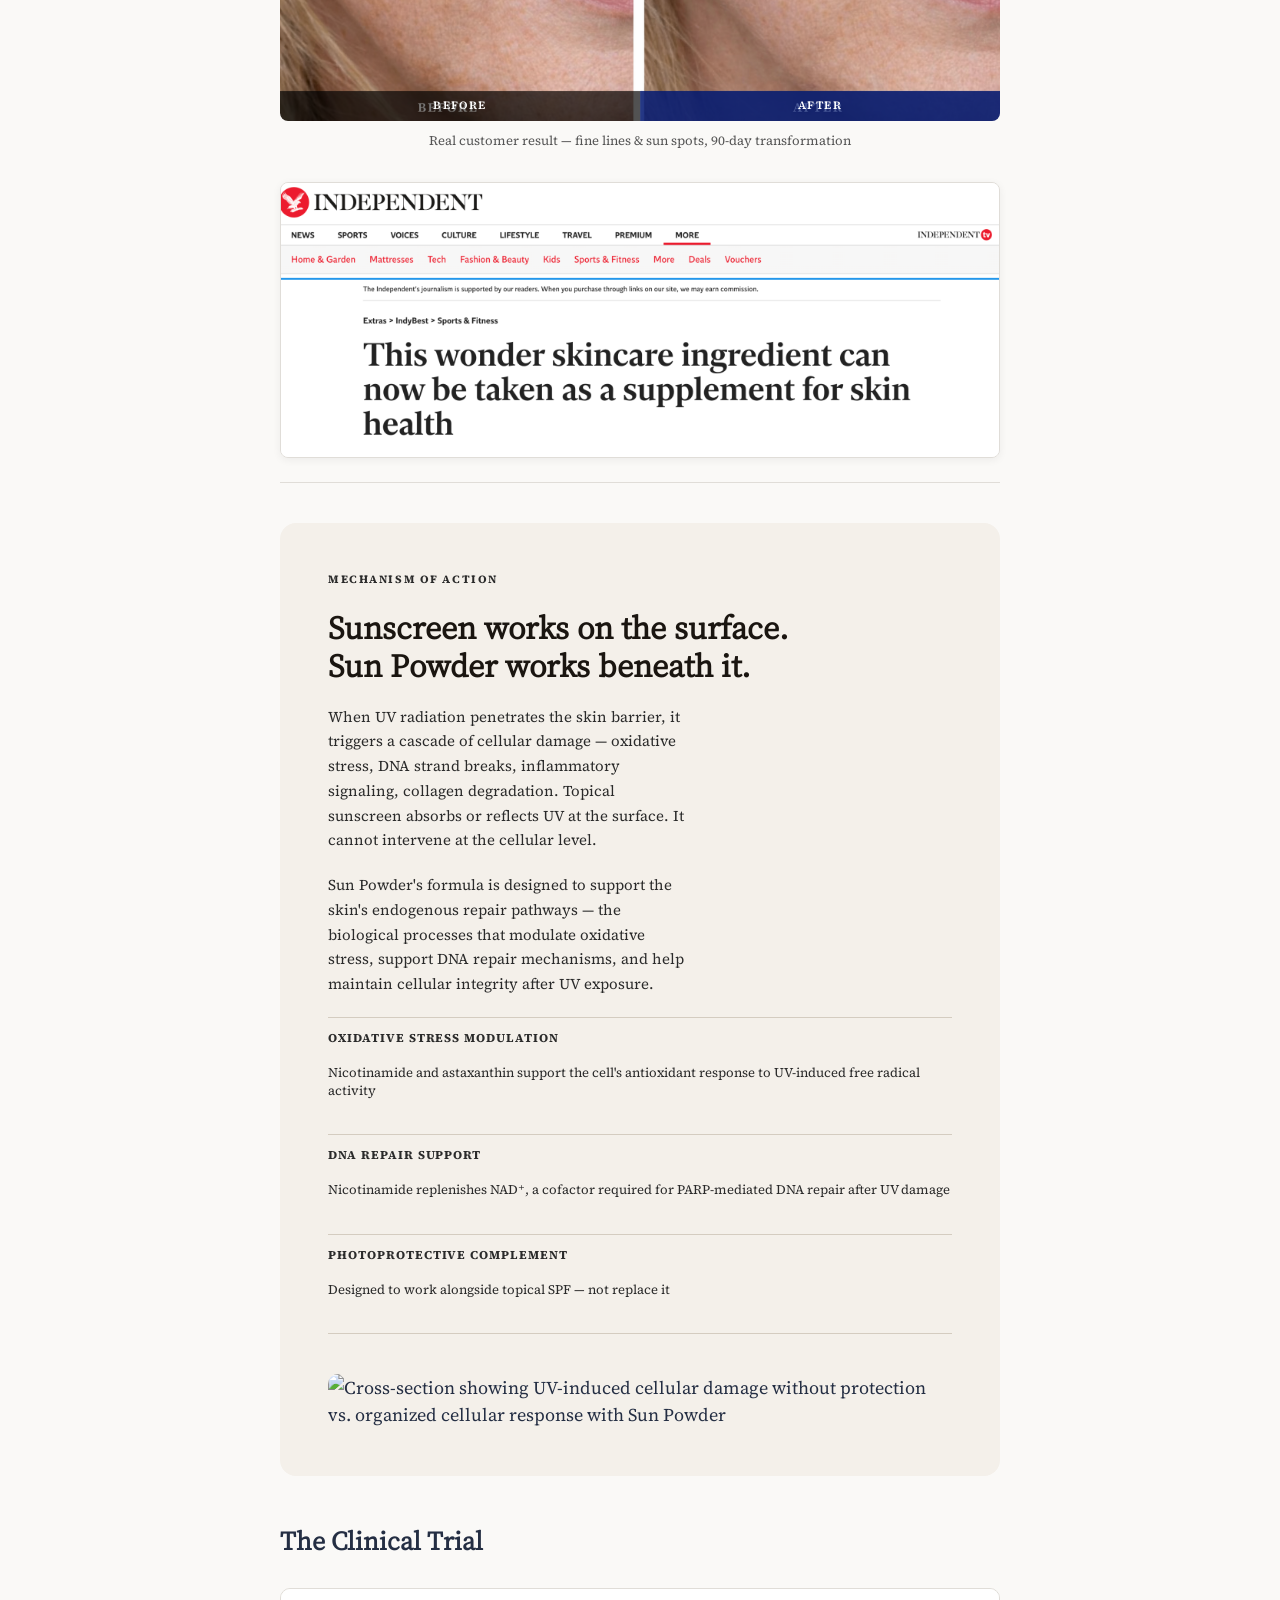
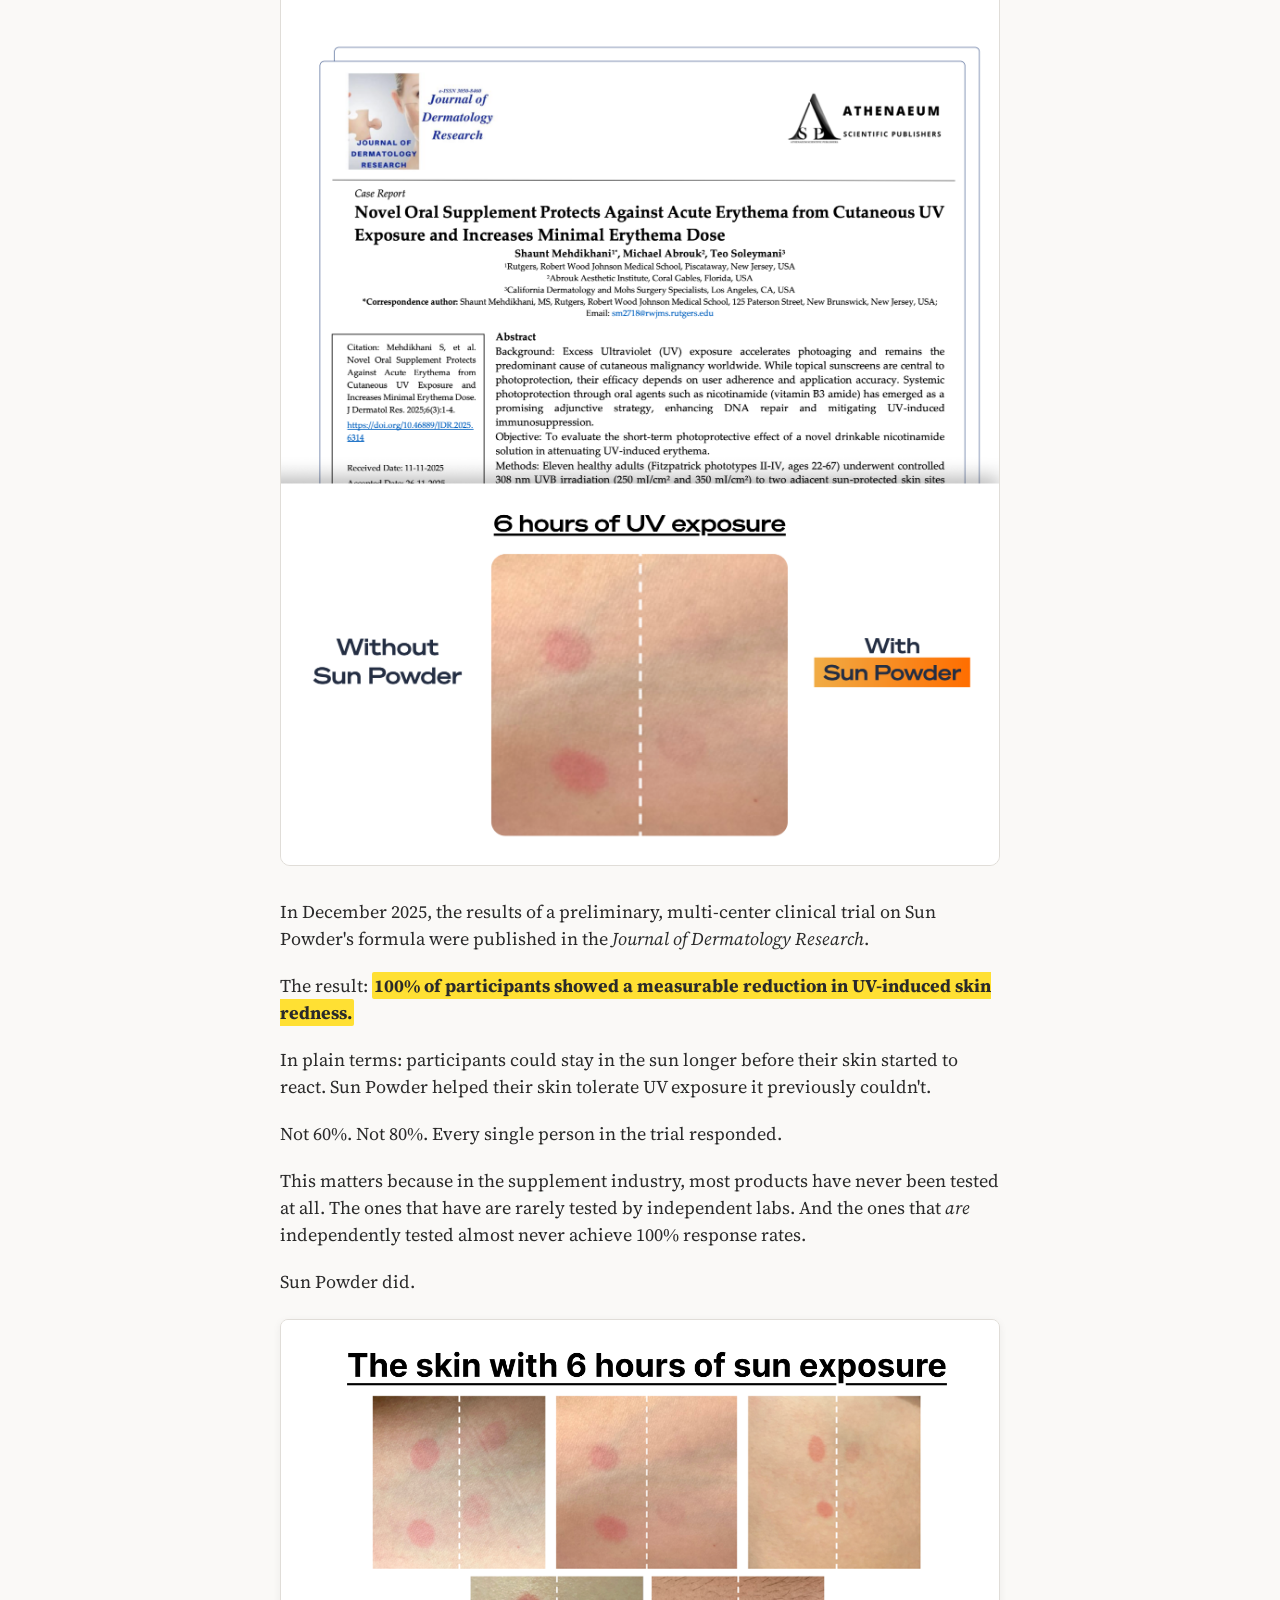
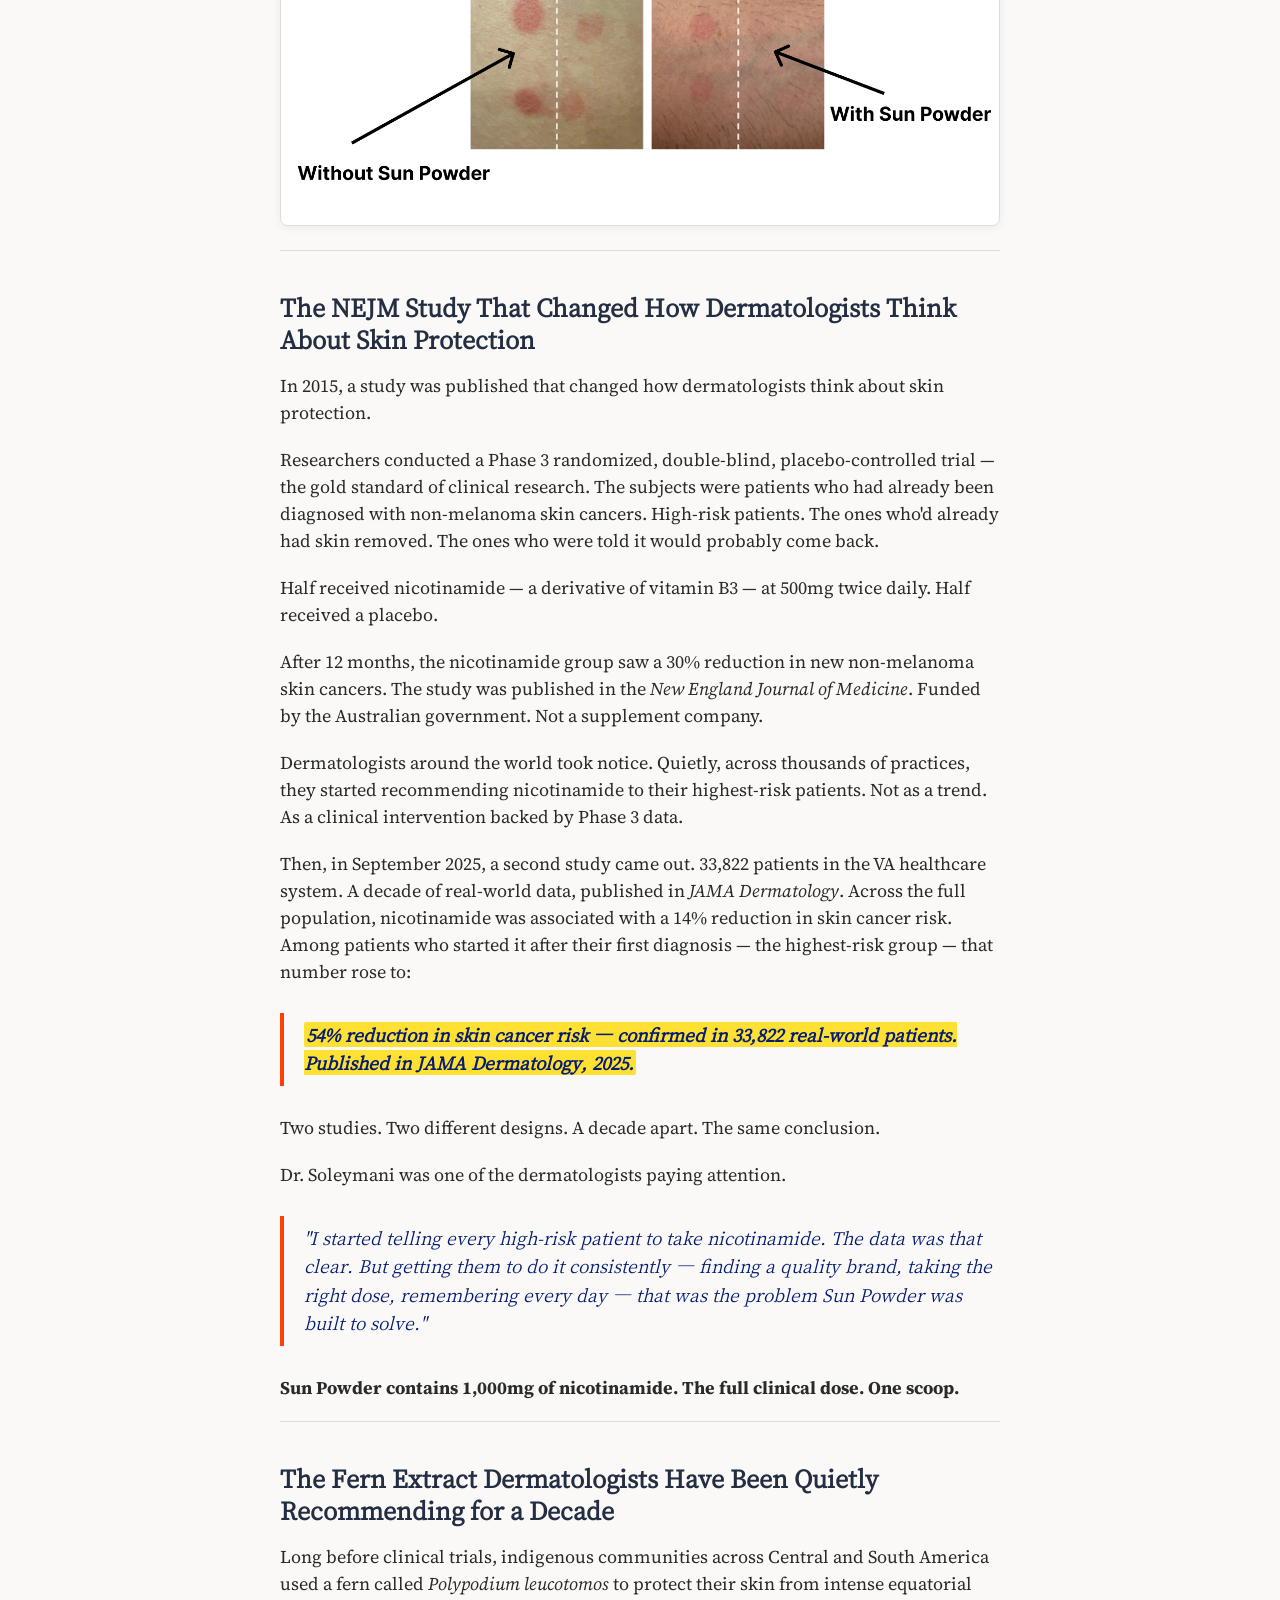
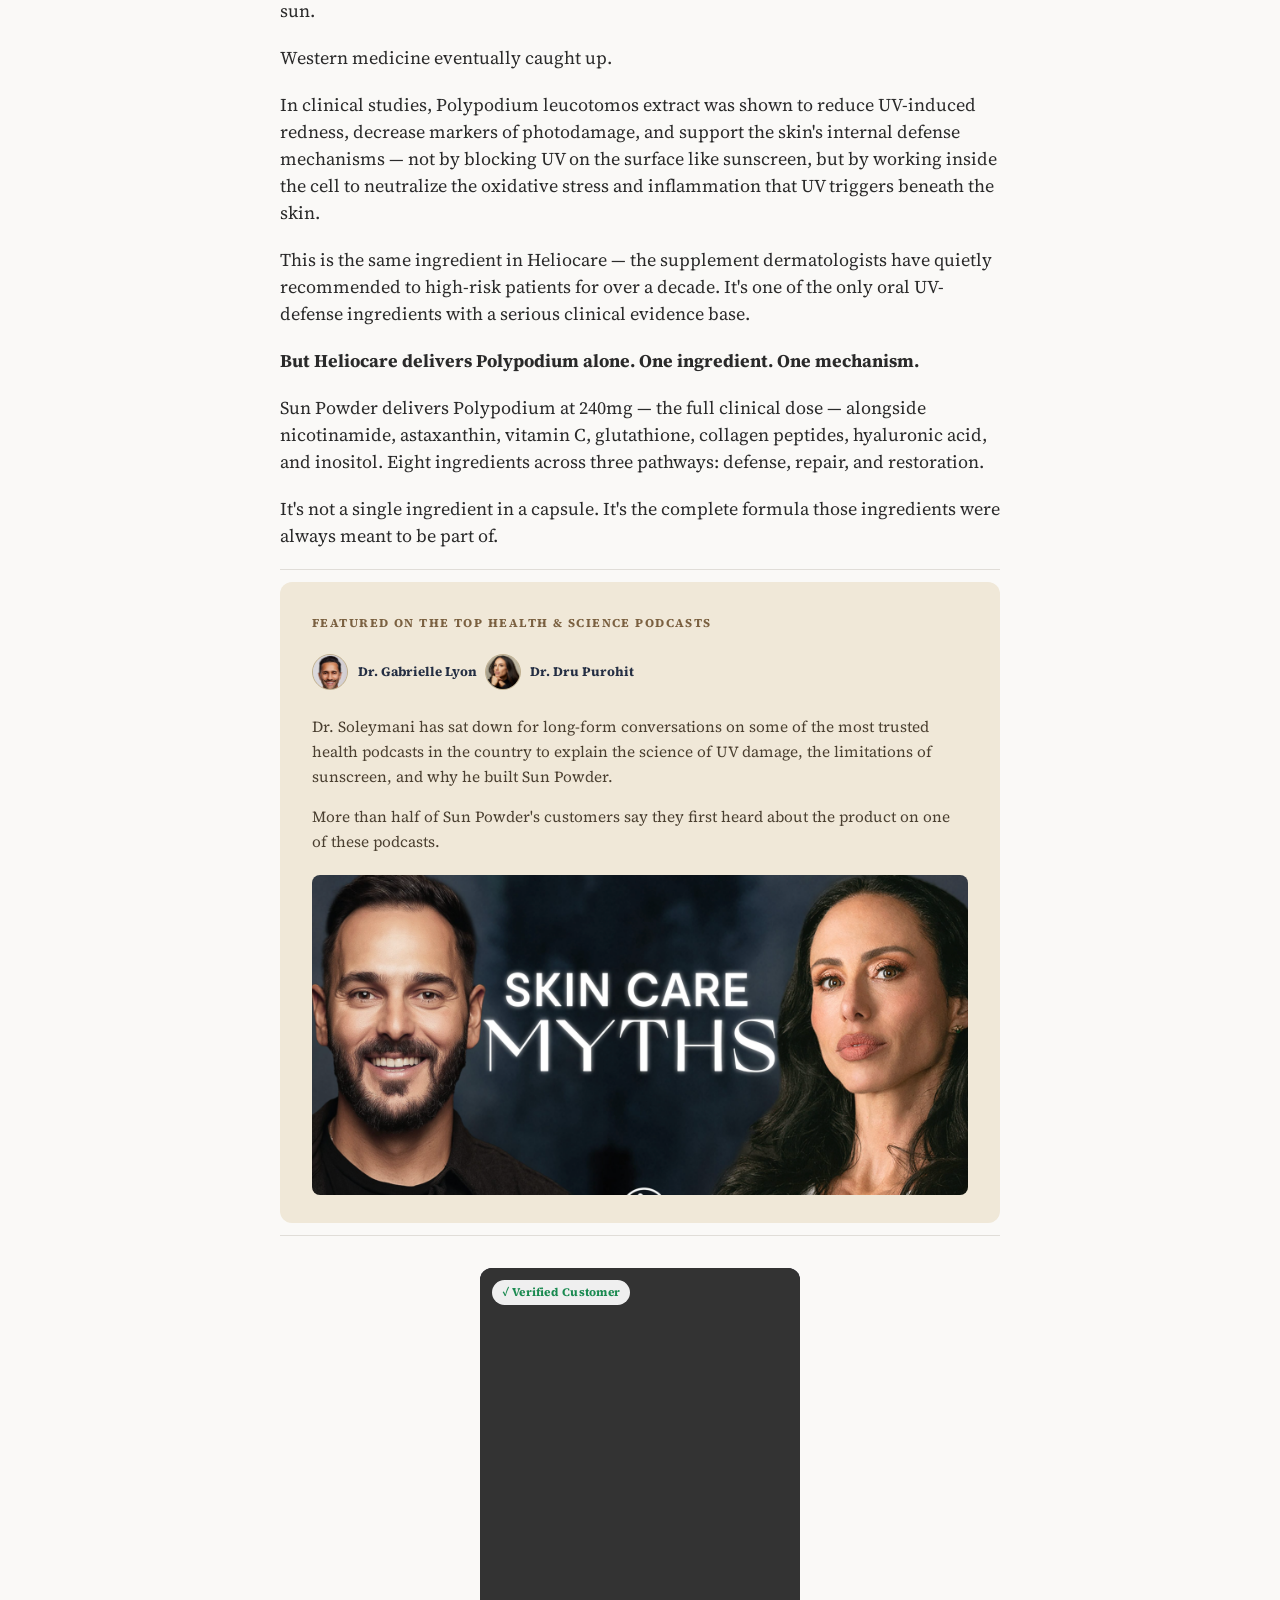
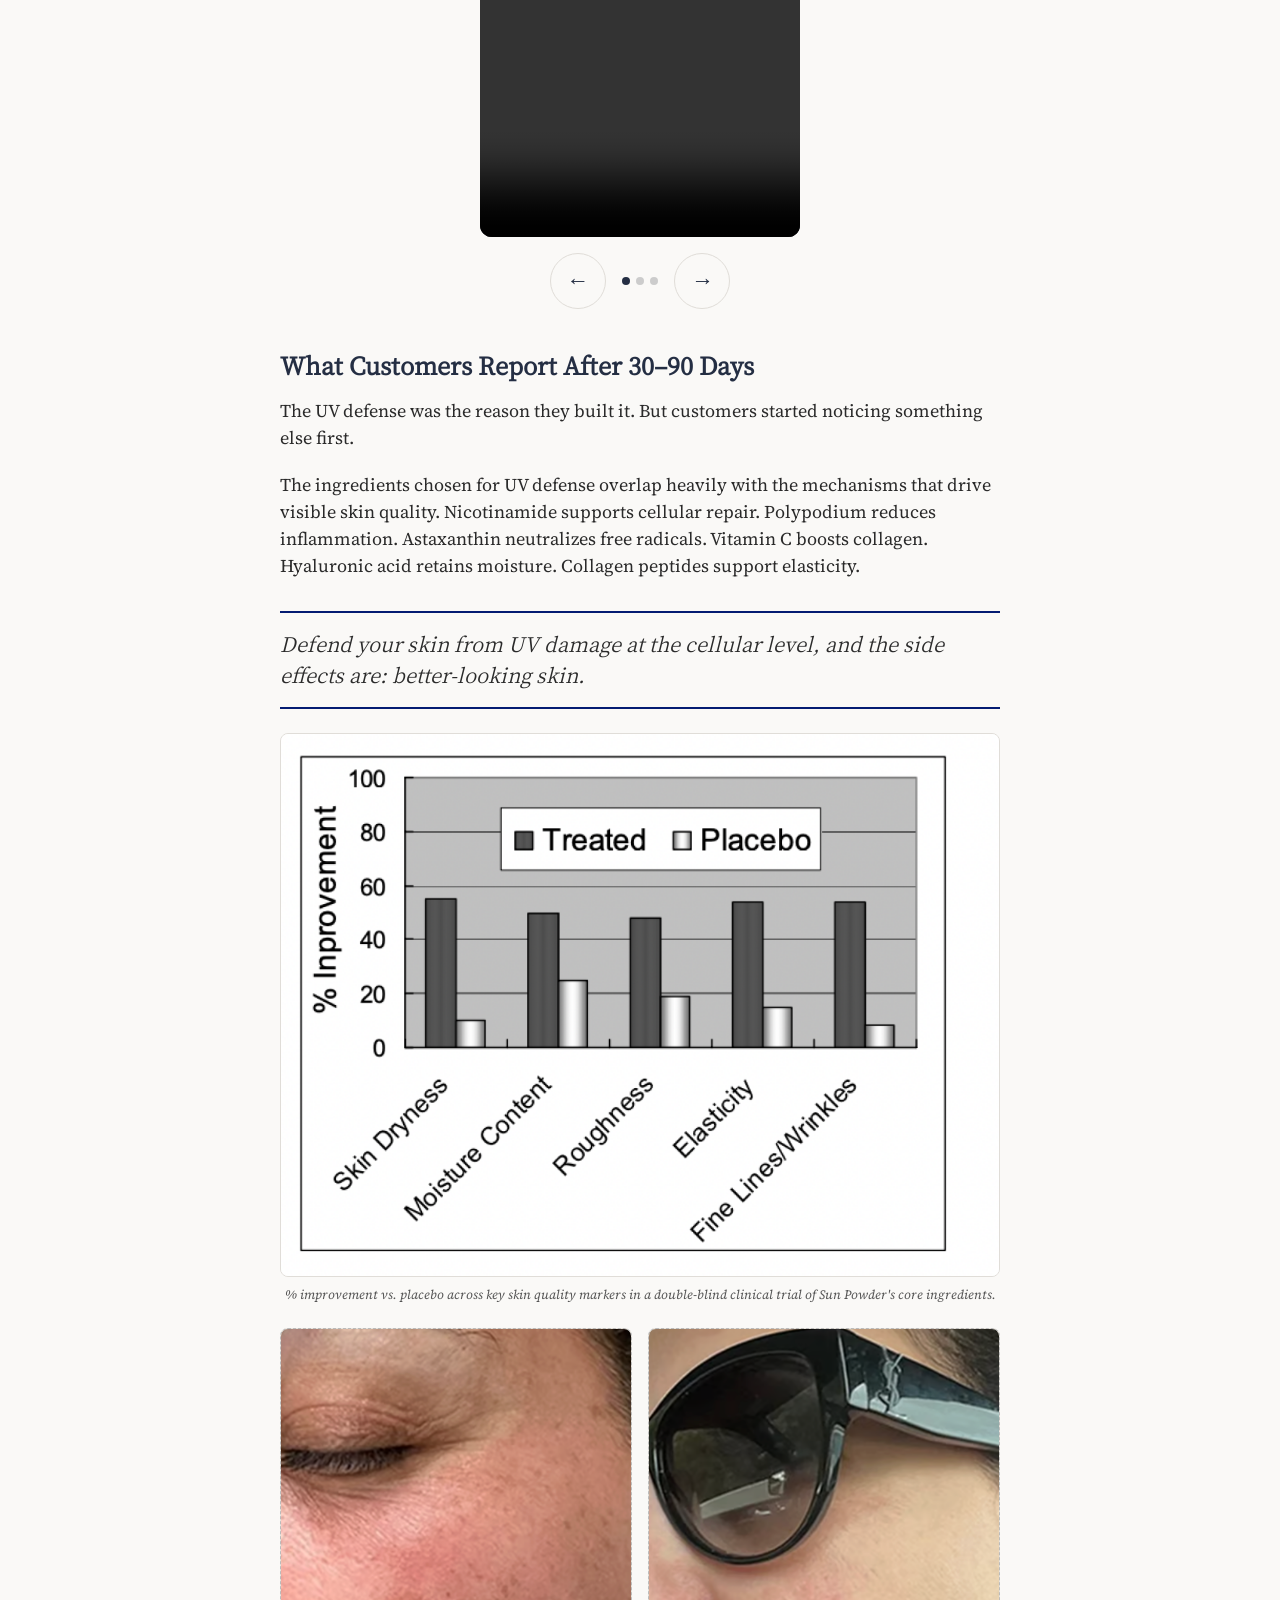
==== commit 7d1a184a: "Replace fine lines before/after image with new melasma section photo Co-Authored-By: Claude Sonnet 4" ====
--- a/index.html
+++ b/index.html
@@ -232,7 +232,7 @@
 
         <figure class="article__figure article__figure--ba">
           <div class="article__ba-wrap">
-            <img src="brand-assets/finelines-ba.jpg" alt="Before and after: fine lines and sun spots transformation" loading="lazy">
+            <img src="brand-assets/finelines-ba.png" alt="Before and after: fine lines and sun spots transformation" loading="lazy">
             <div class="article__ba-labels">
               <span class="article__ba-label">Before</span>
               <span class="article__ba-label">After</span>
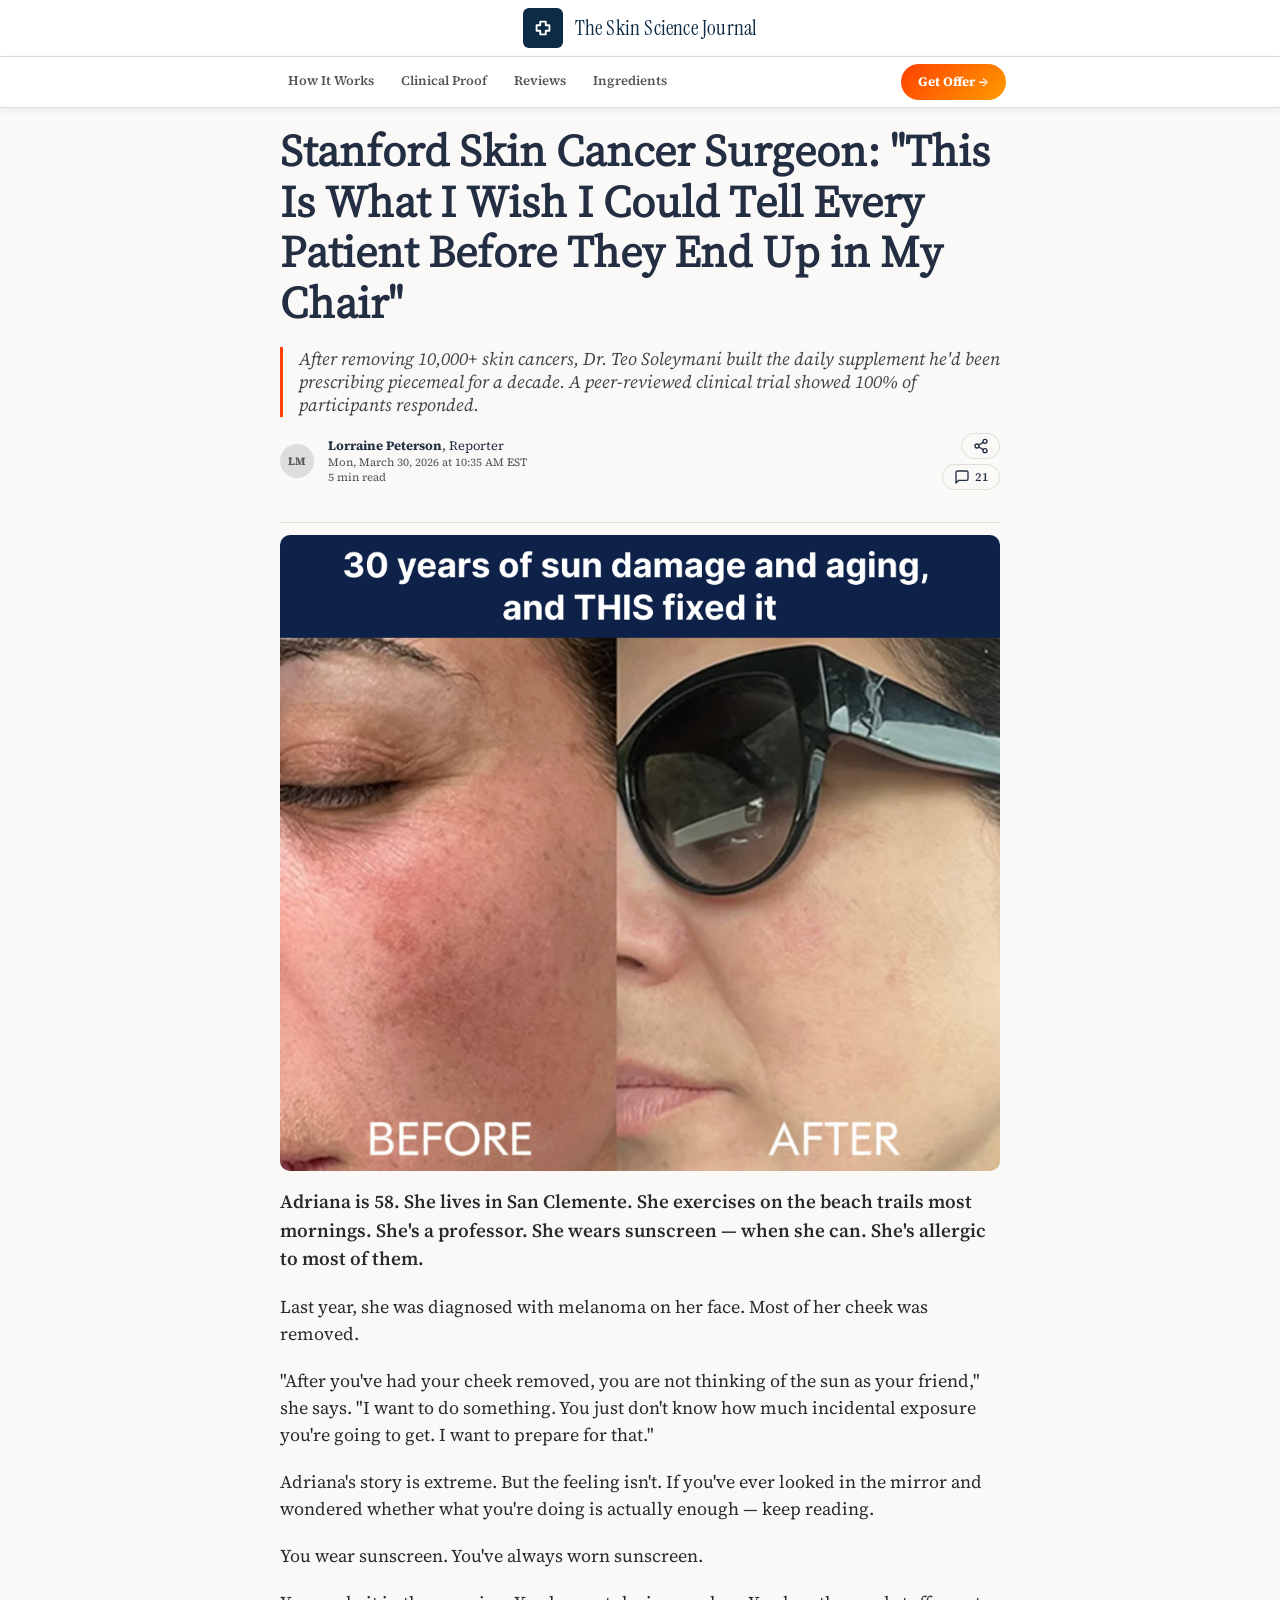
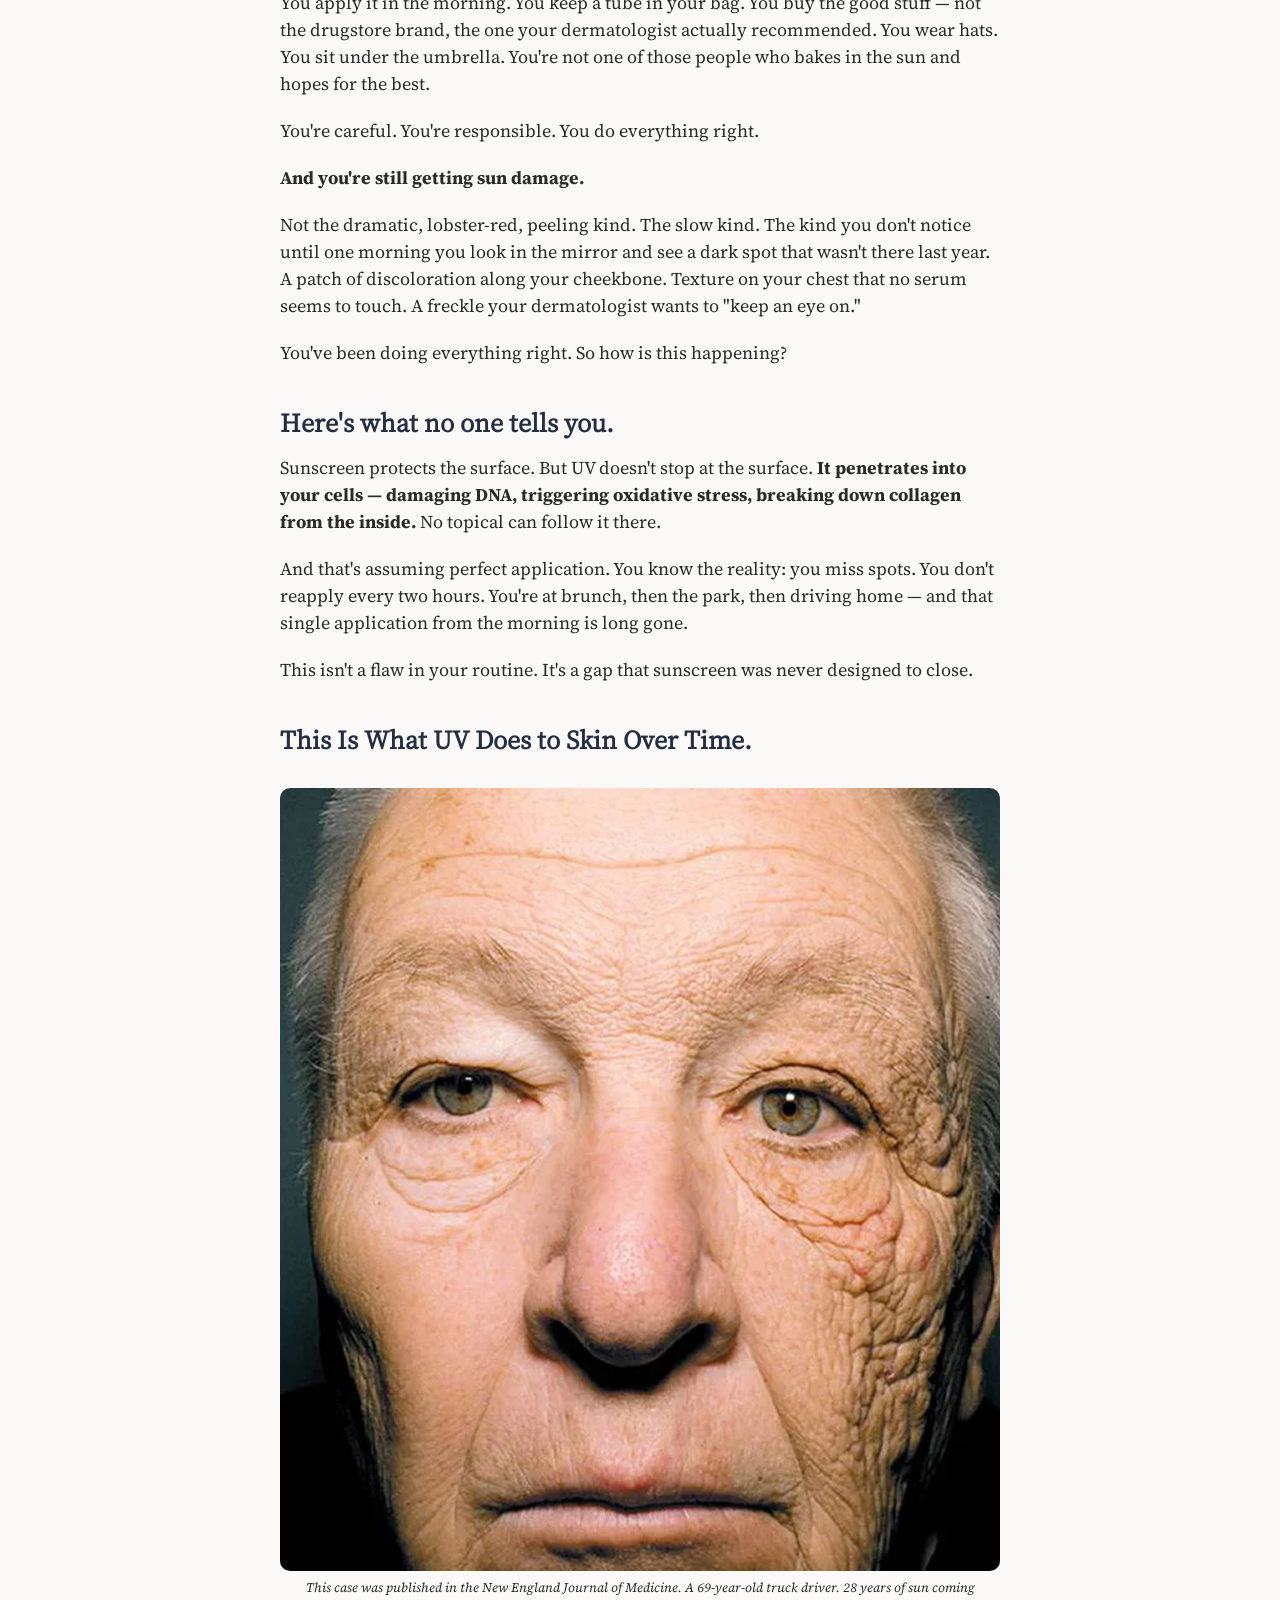
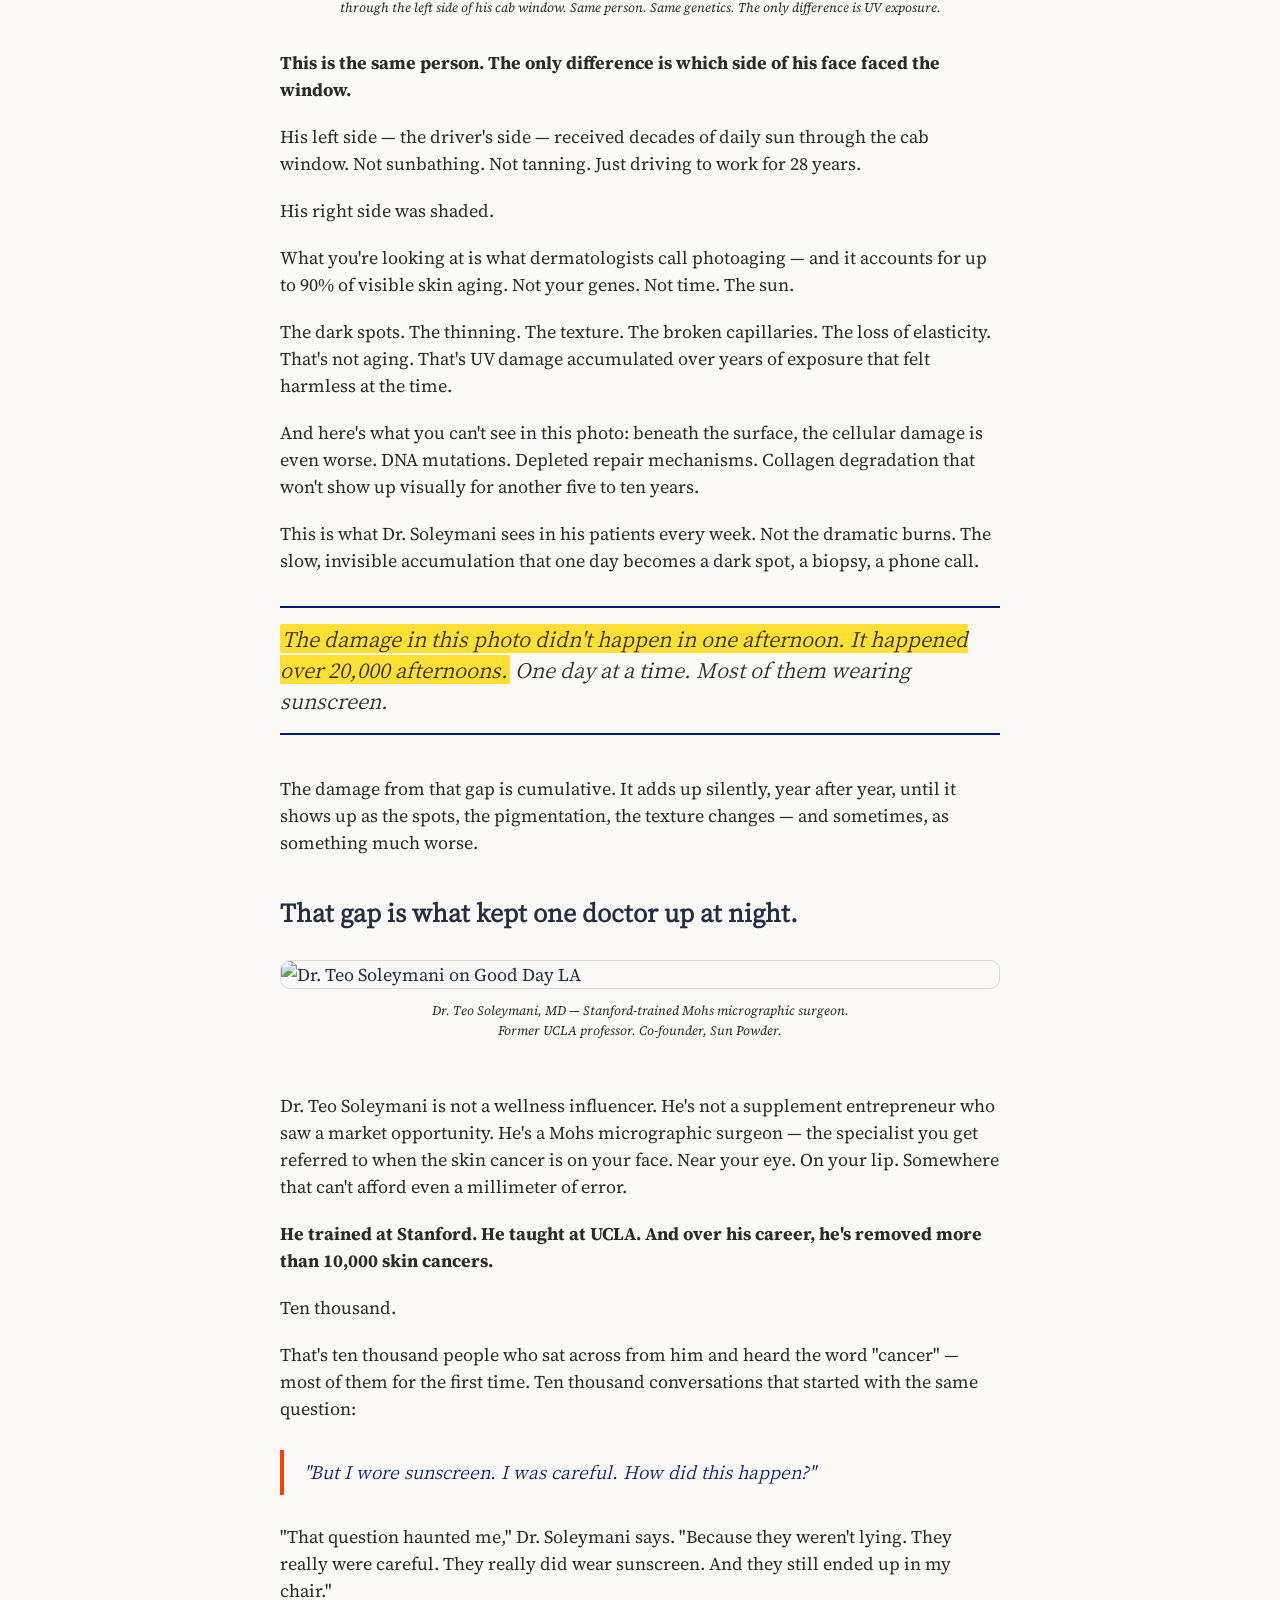
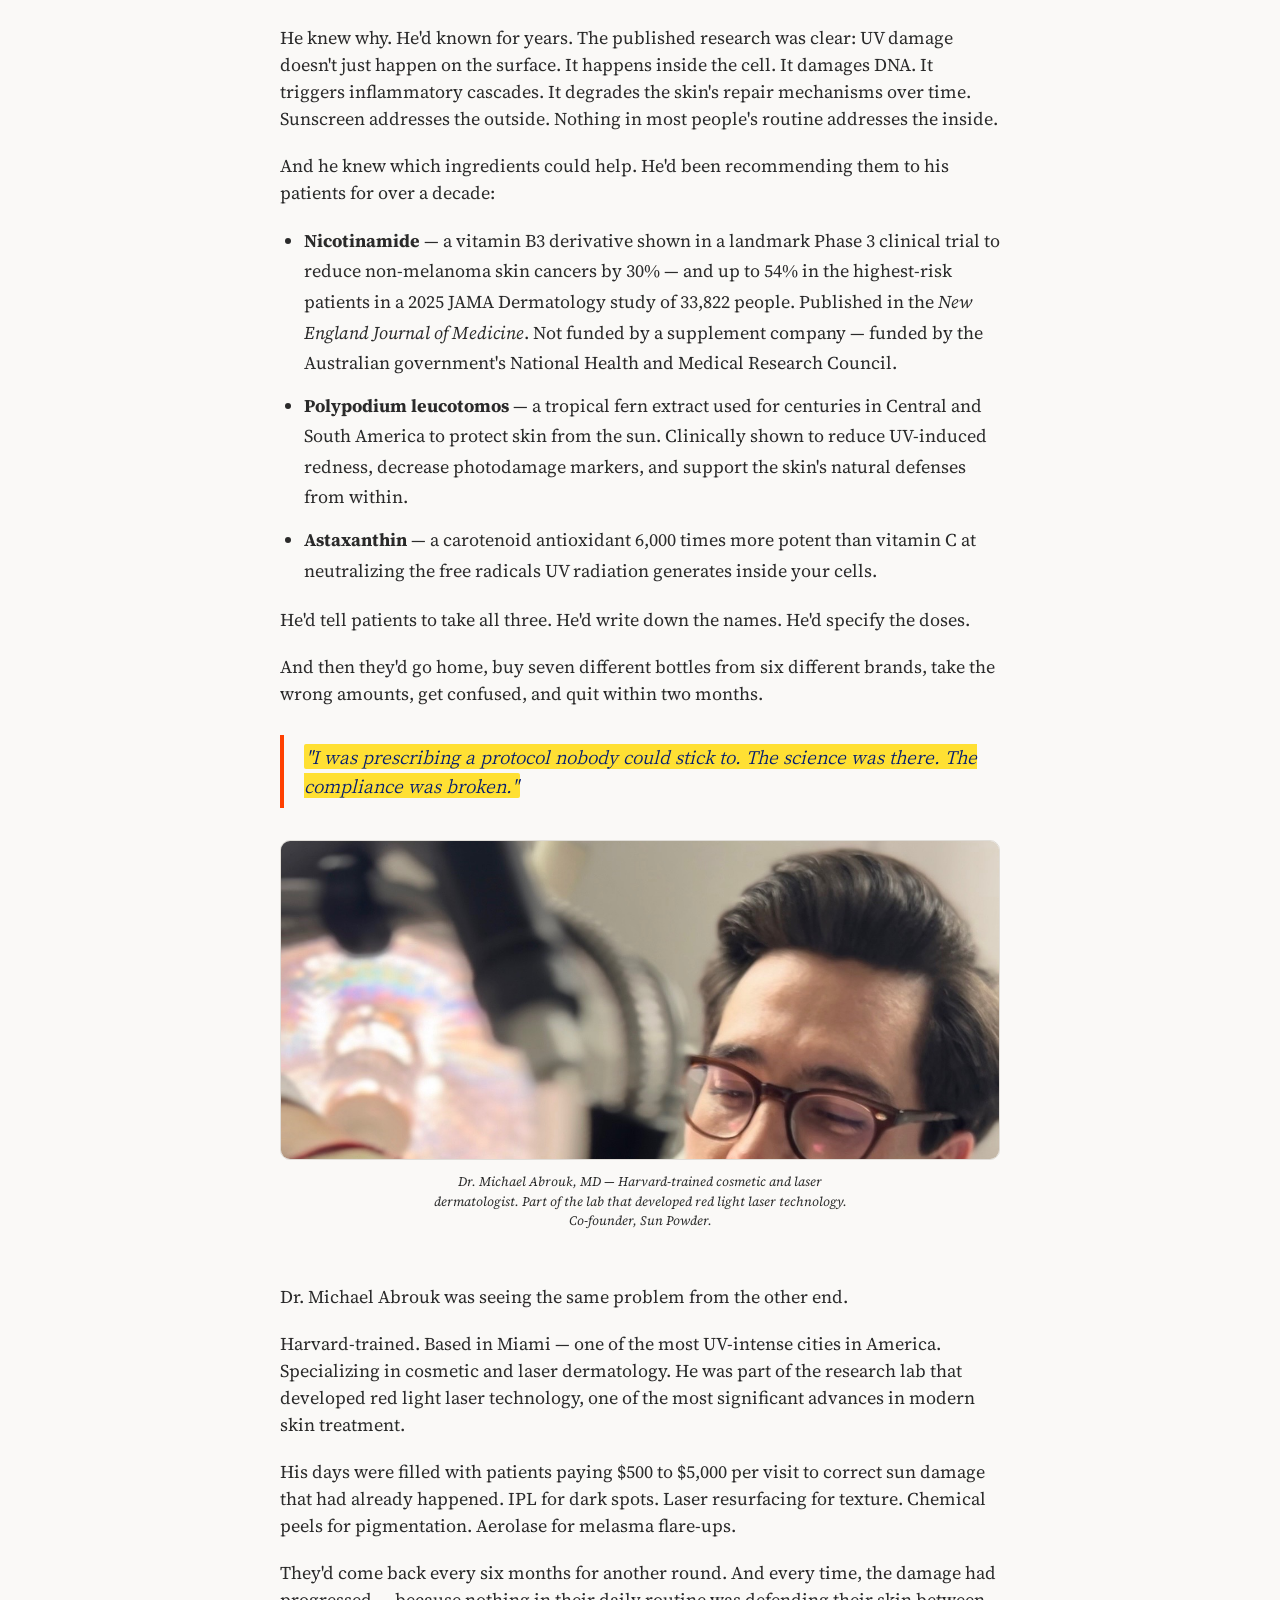
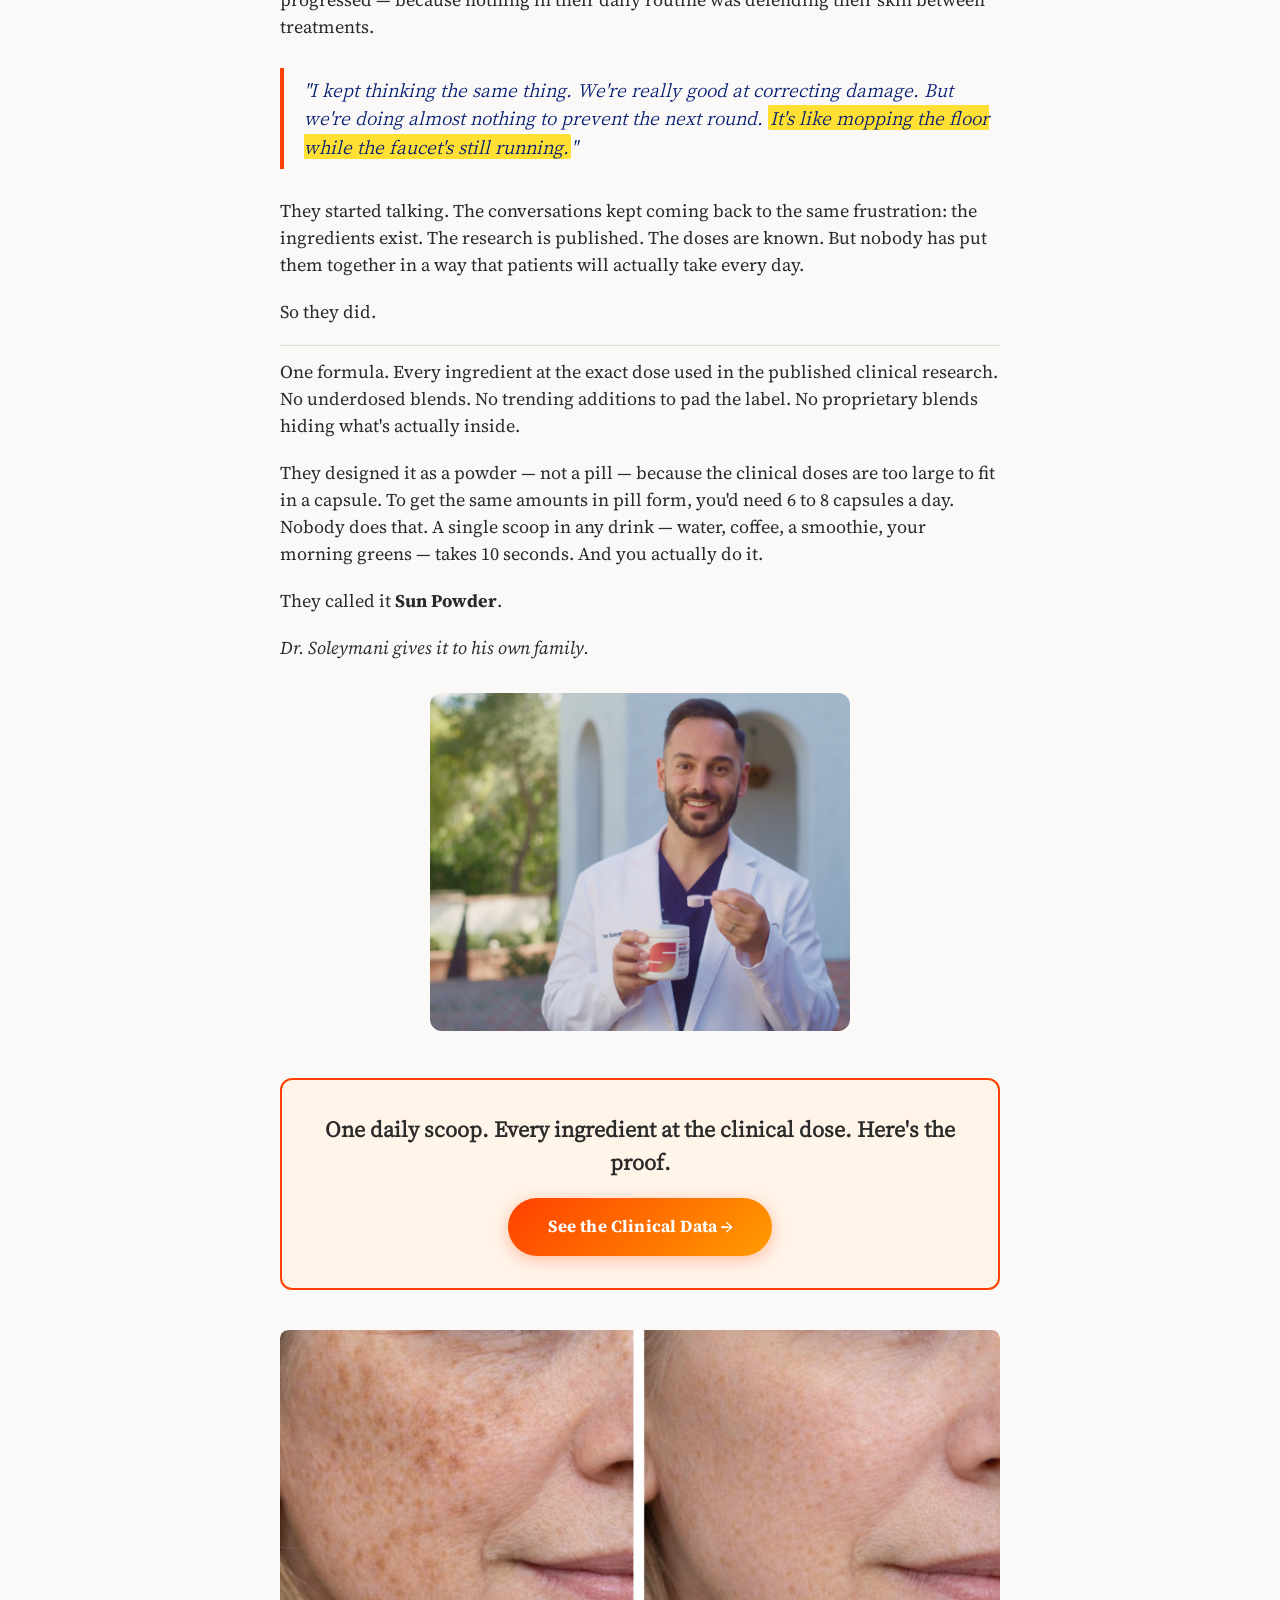
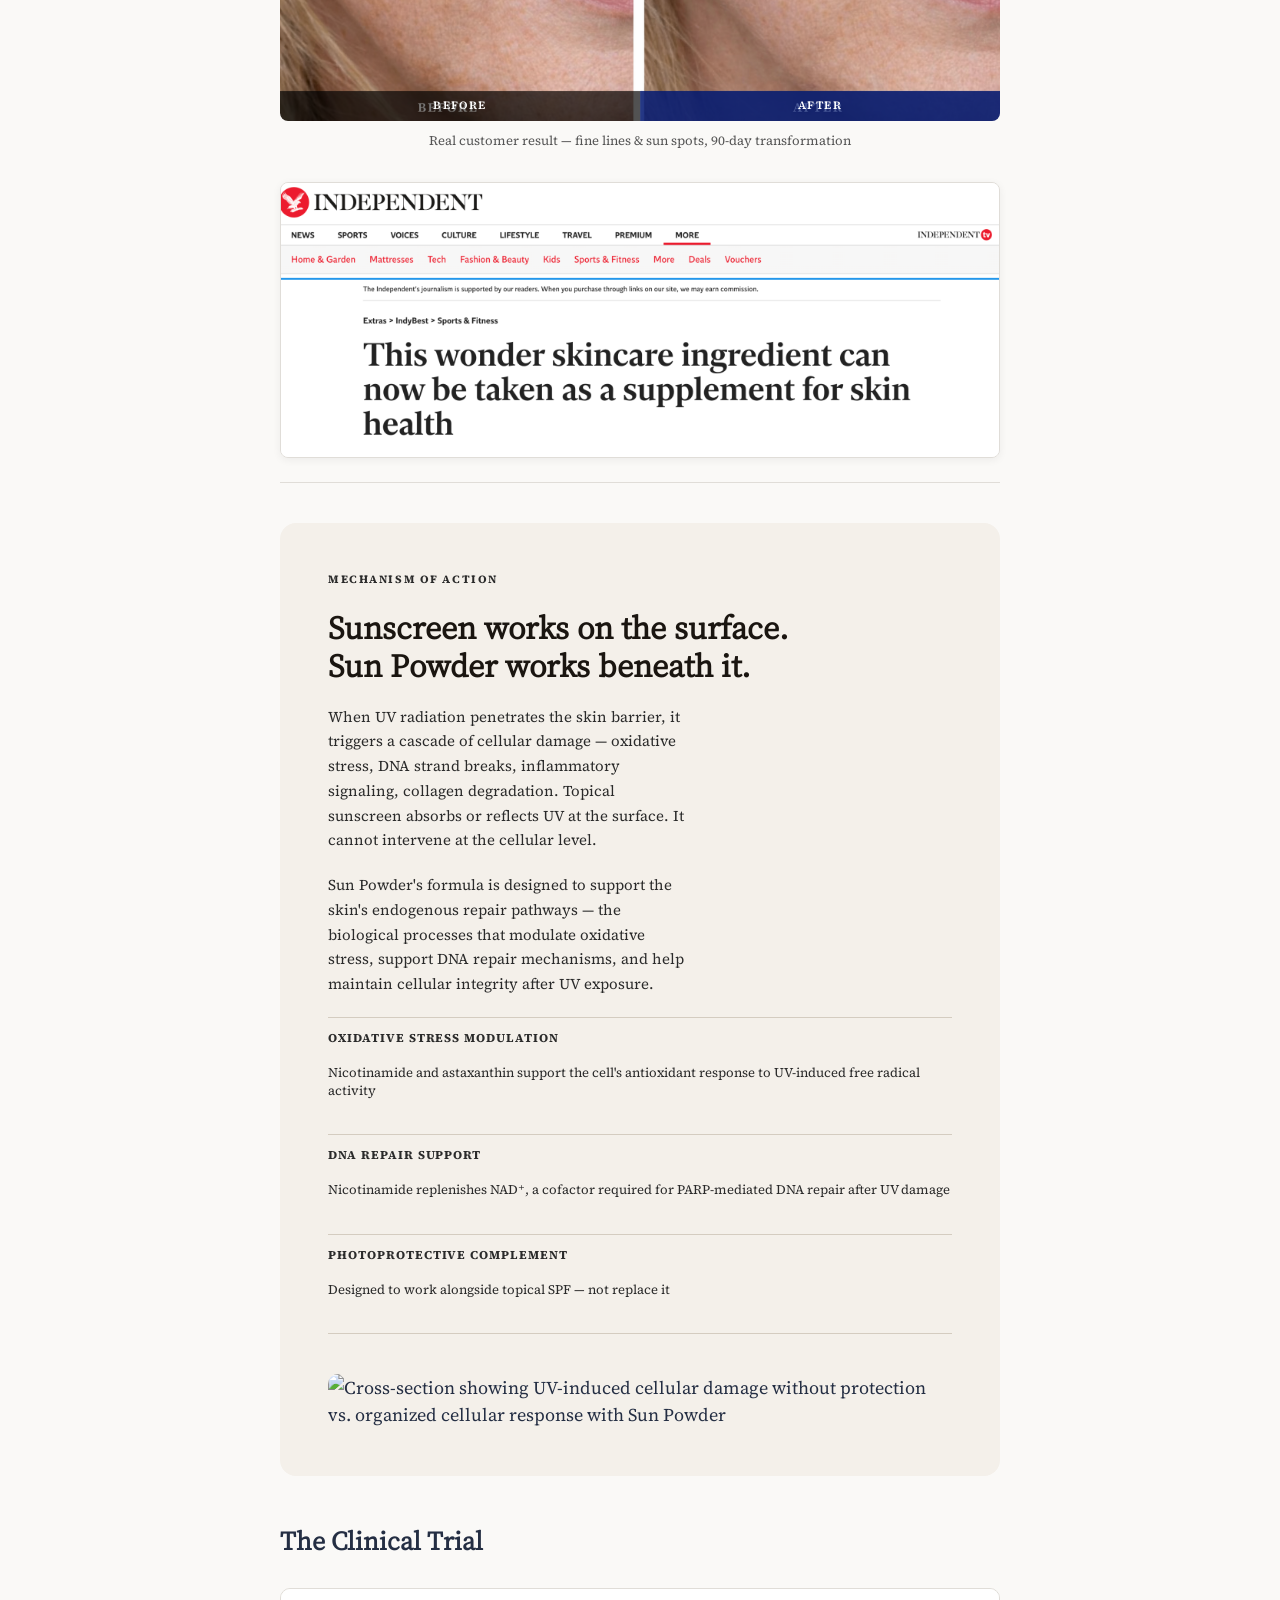
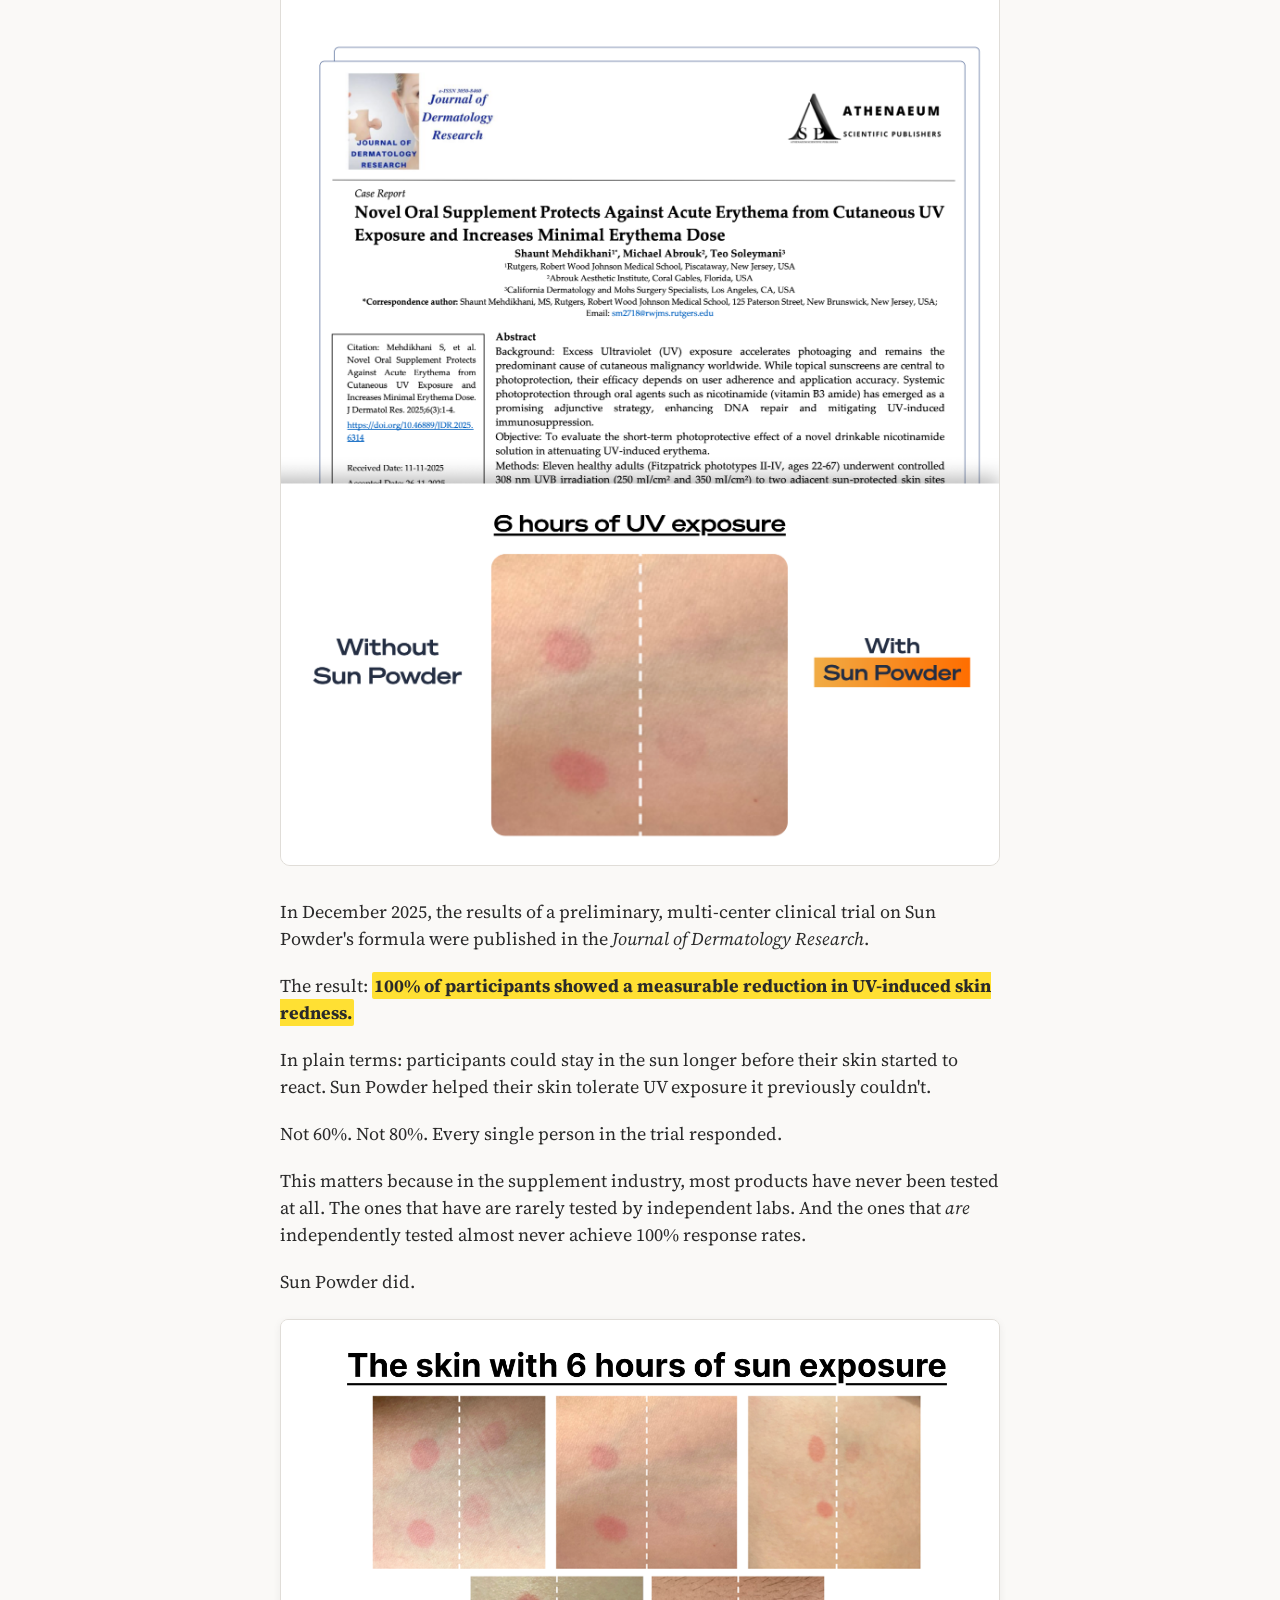
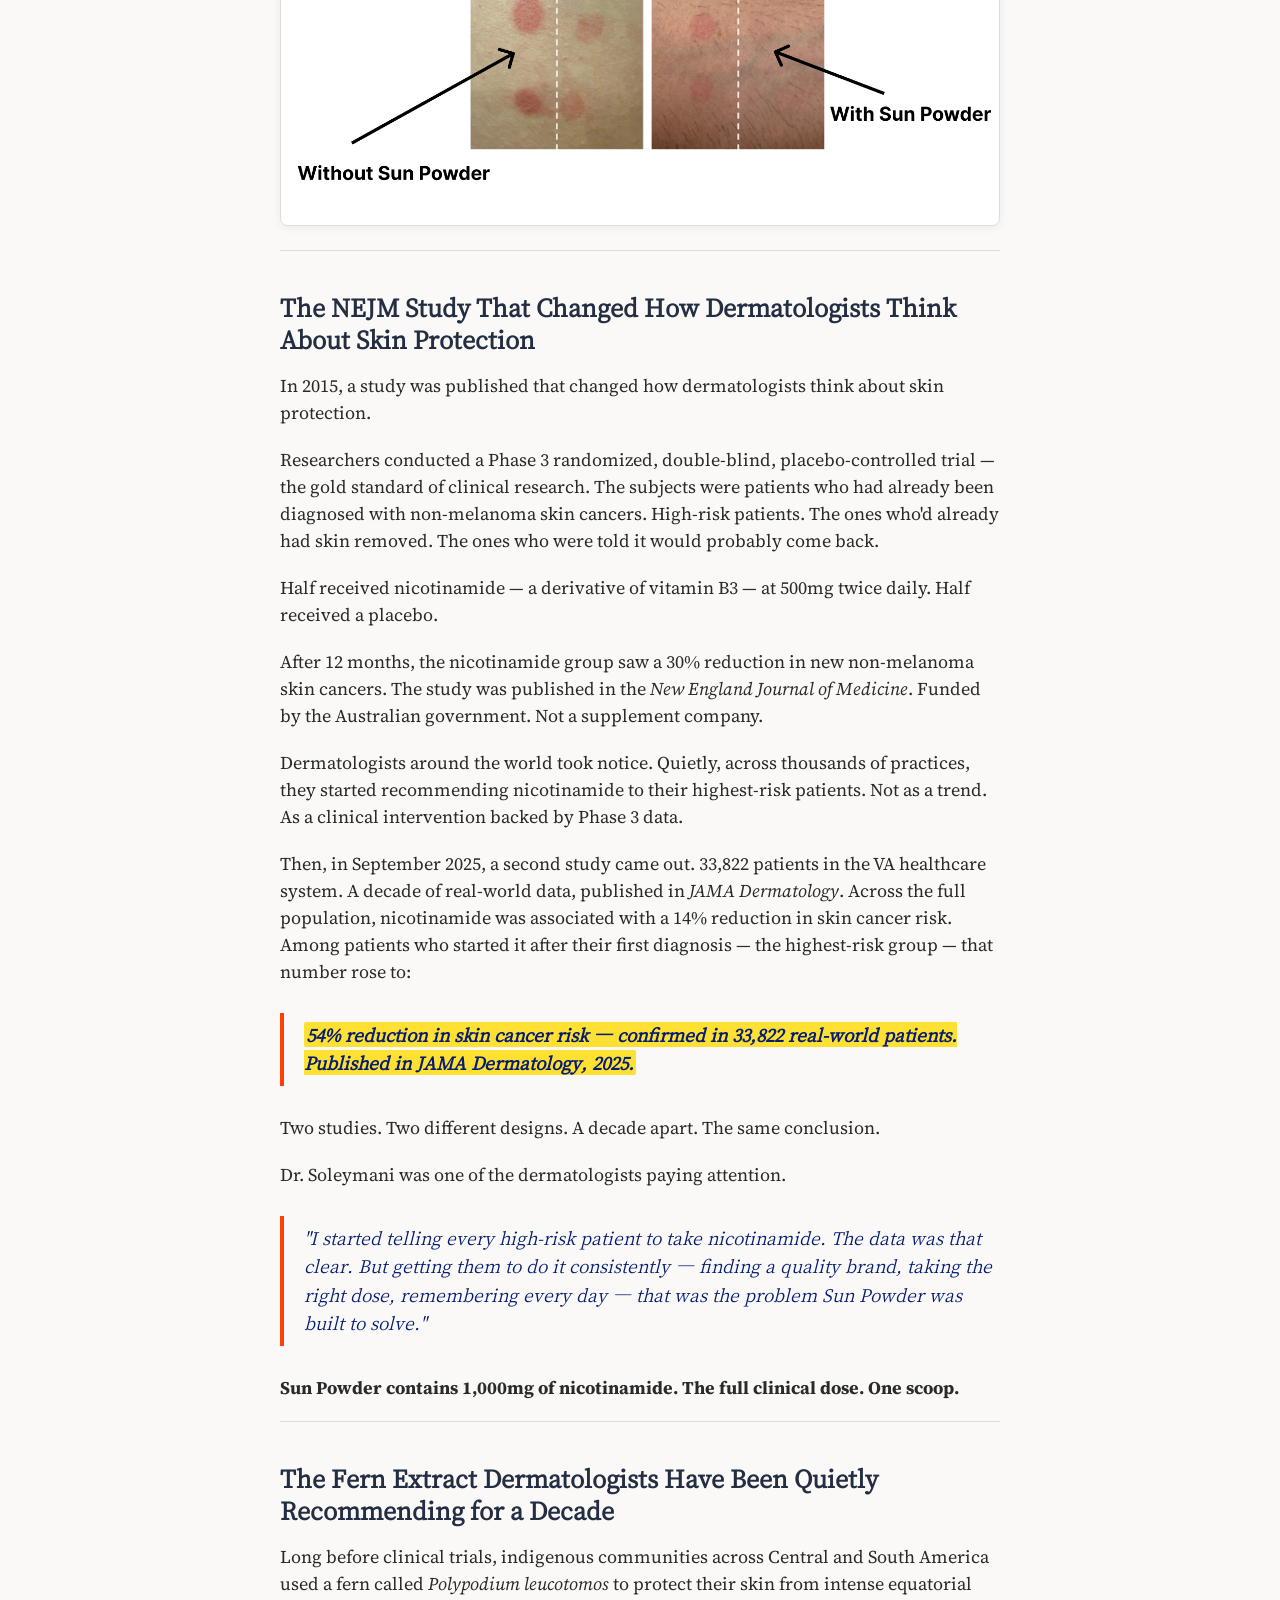
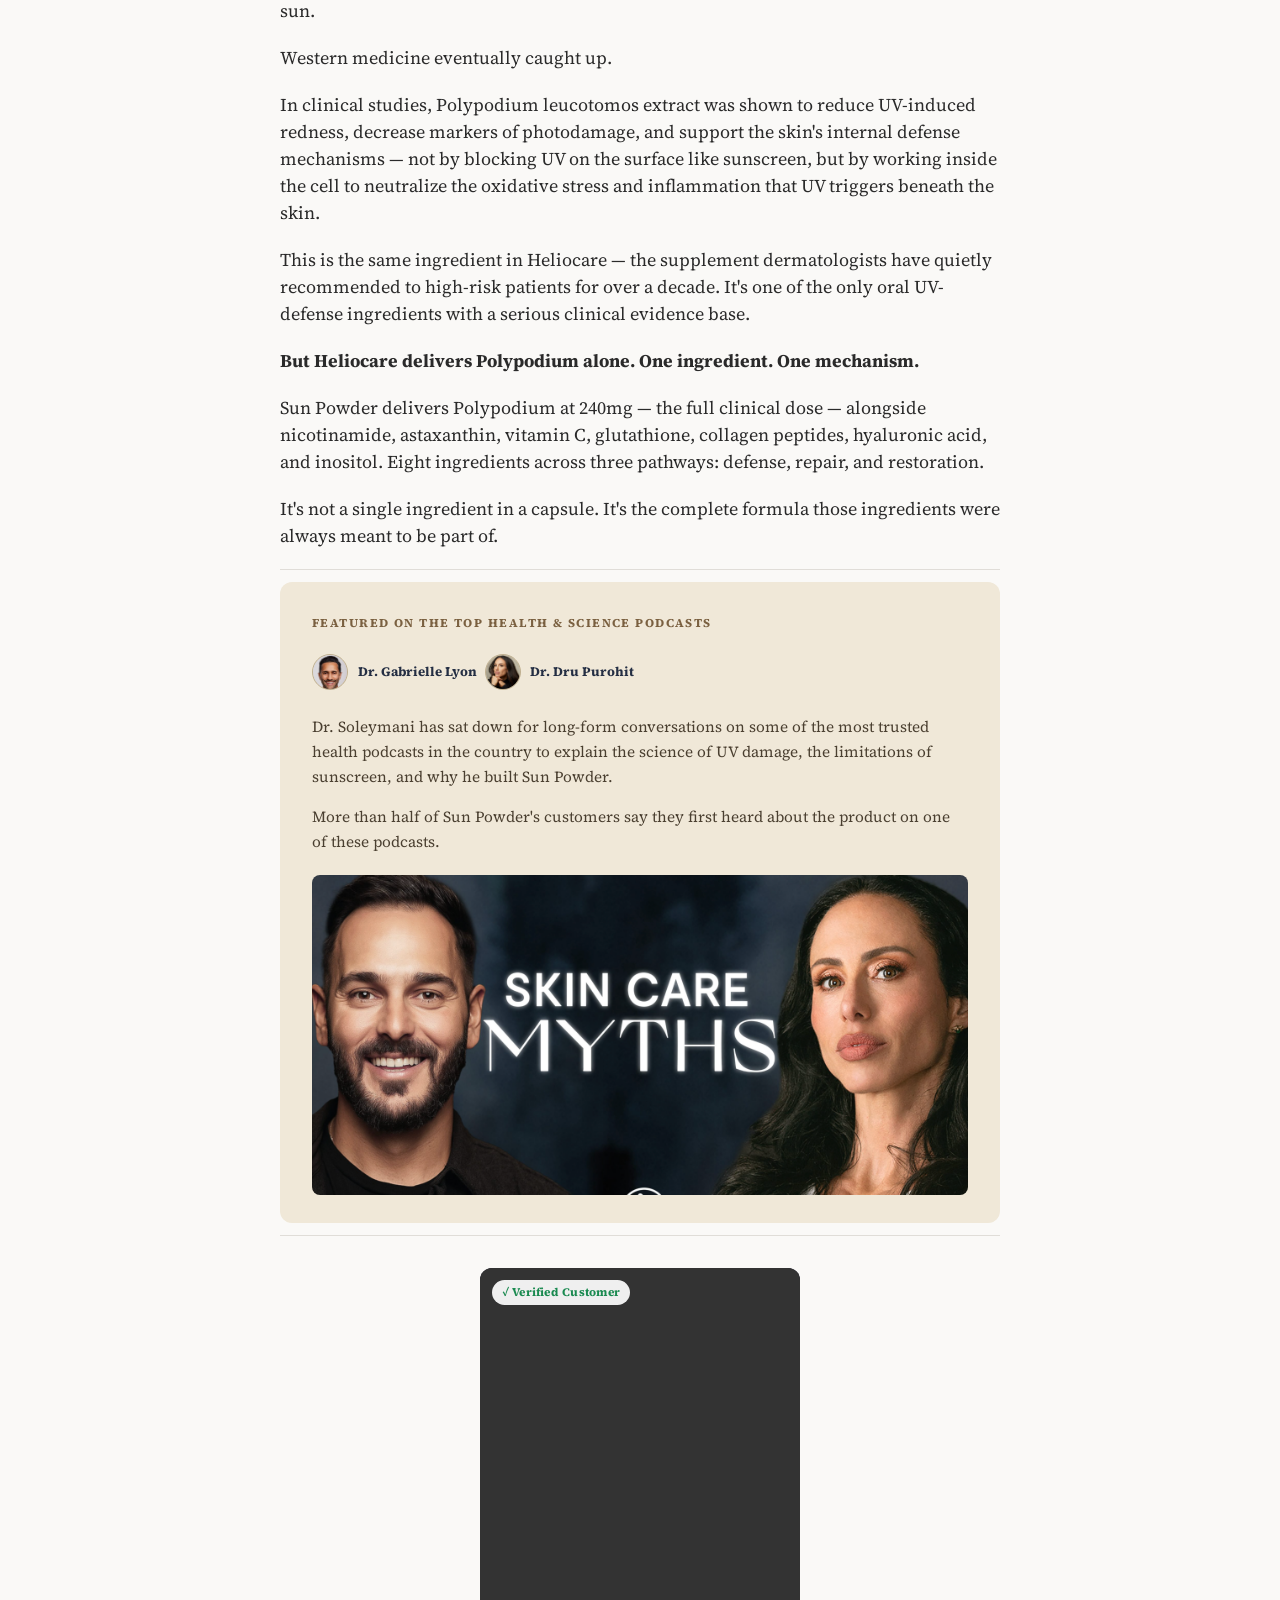
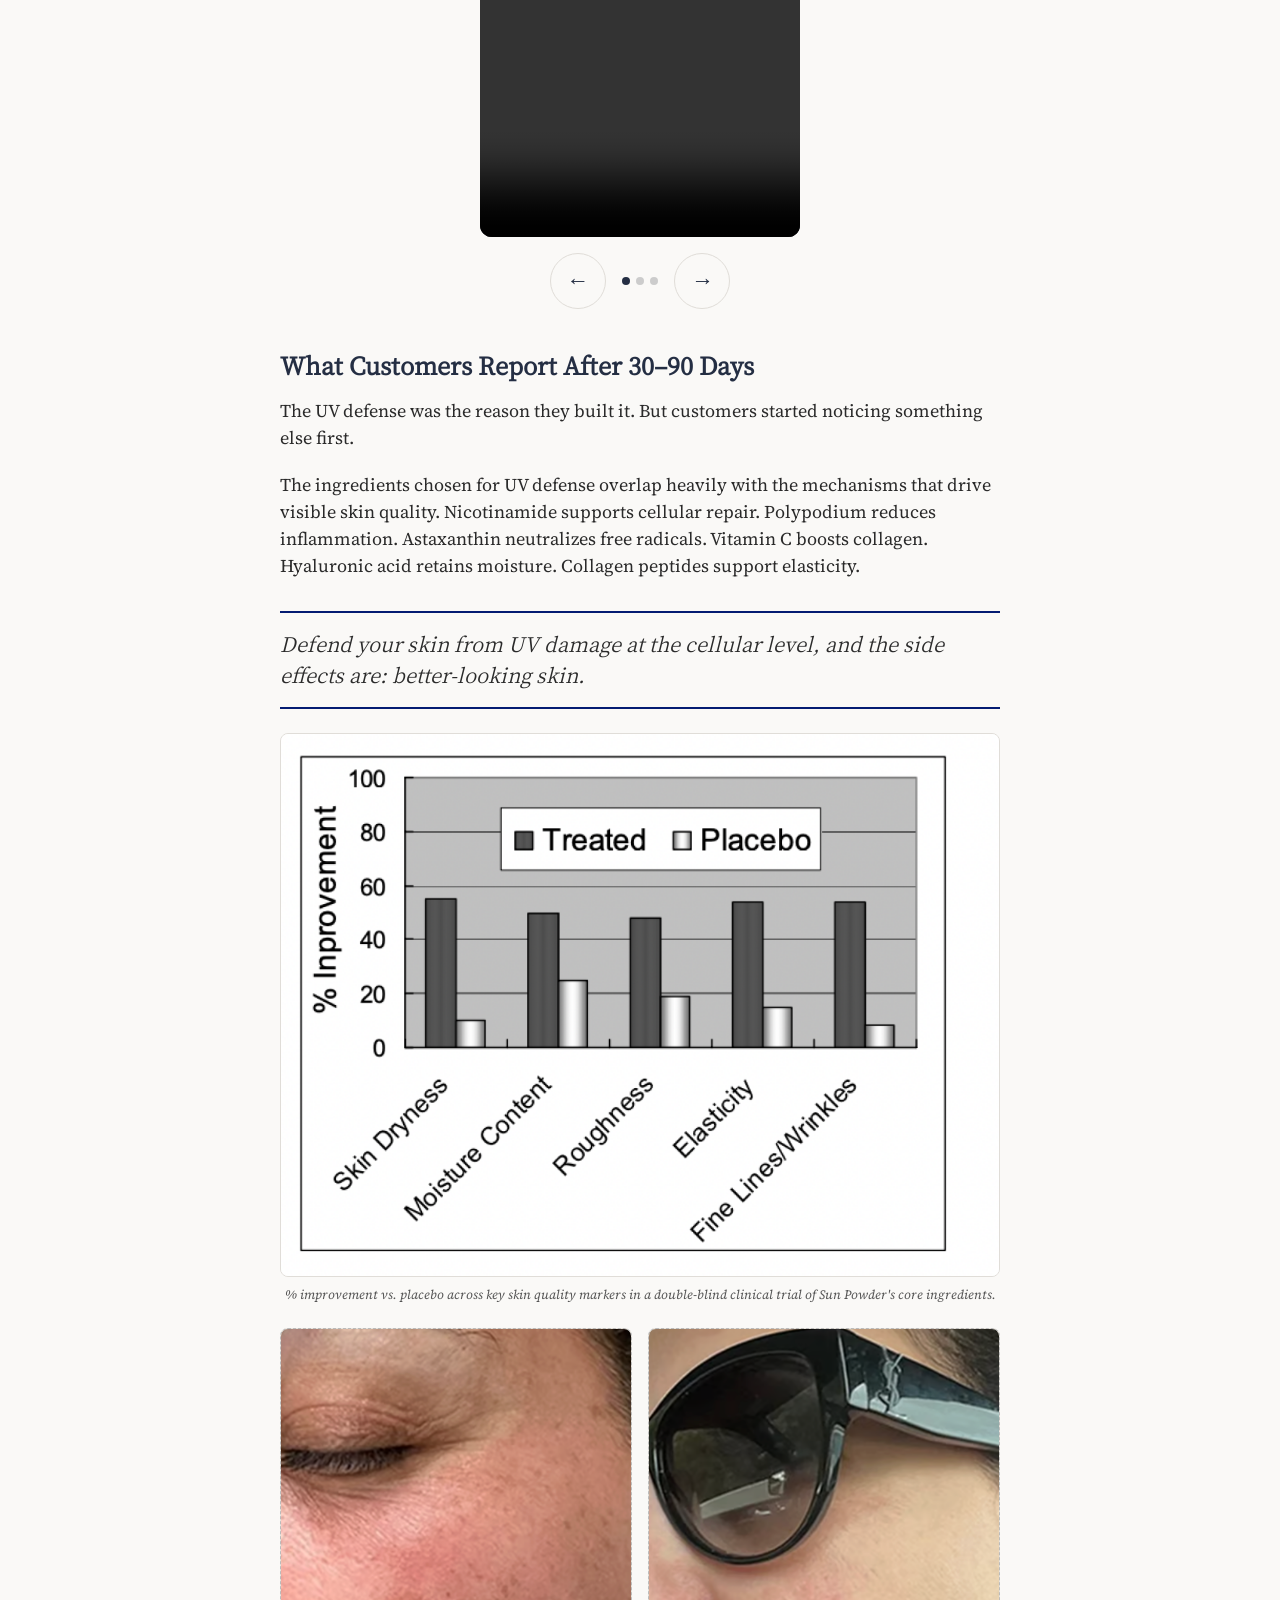
==== commit b0c80eaa: "Remove melasma before/after image from melasma section Co-Authored-By: Claude Sonnet 4.6 <noreply@an" ====
--- a/index.html
+++ b/index.html
@@ -526,17 +526,6 @@
         <!-- Melasma Section -->
         <h2 class="article__section-head">If You're Managing Melasma, Read This.</h2>
 
-        <figure class="article__figure article__figure--ba">
-          <div class="article__ba-wrap">
-            <img src="brand-assets/melasma-ba.jpg" alt="Before and after: melasma and hyperpigmentation transformation" loading="lazy">
-            <div class="article__ba-labels">
-              <span class="article__ba-label">Before</span>
-              <span class="article__ba-label">After</span>
-            </div>
-          </div>
-          <figcaption class="article__figcaption">Real customer result — melasma &amp; hyperpigmentation, 90-day transformation</figcaption>
-        </figure>
-
         <p>If you're managing melasma or hyperpigmentation, you already know the cycle.</p>
 
         <p>Laser treatments. IPL. Chemical peels. Months of careful progress — undone by a single afternoon of unprotected sun exposure. You do everything right and one day at the park erases three months of treatment.</p>
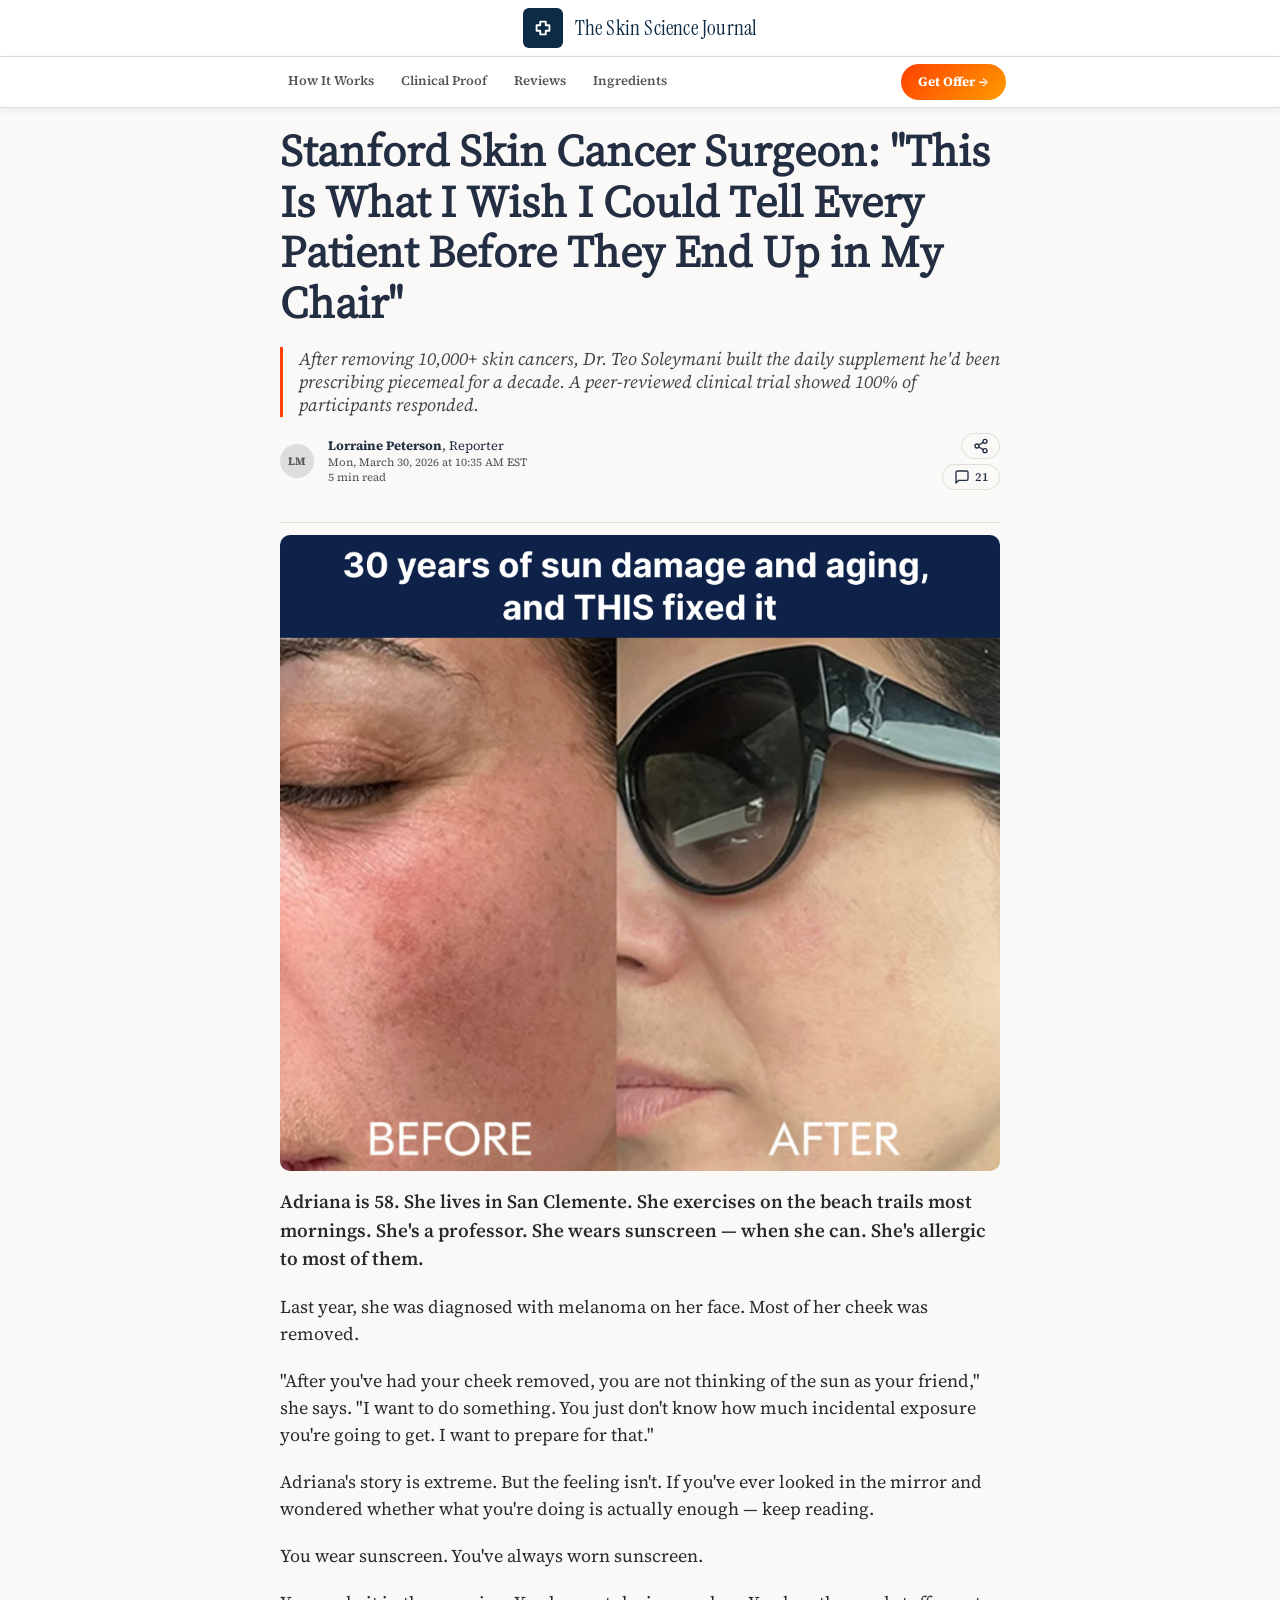
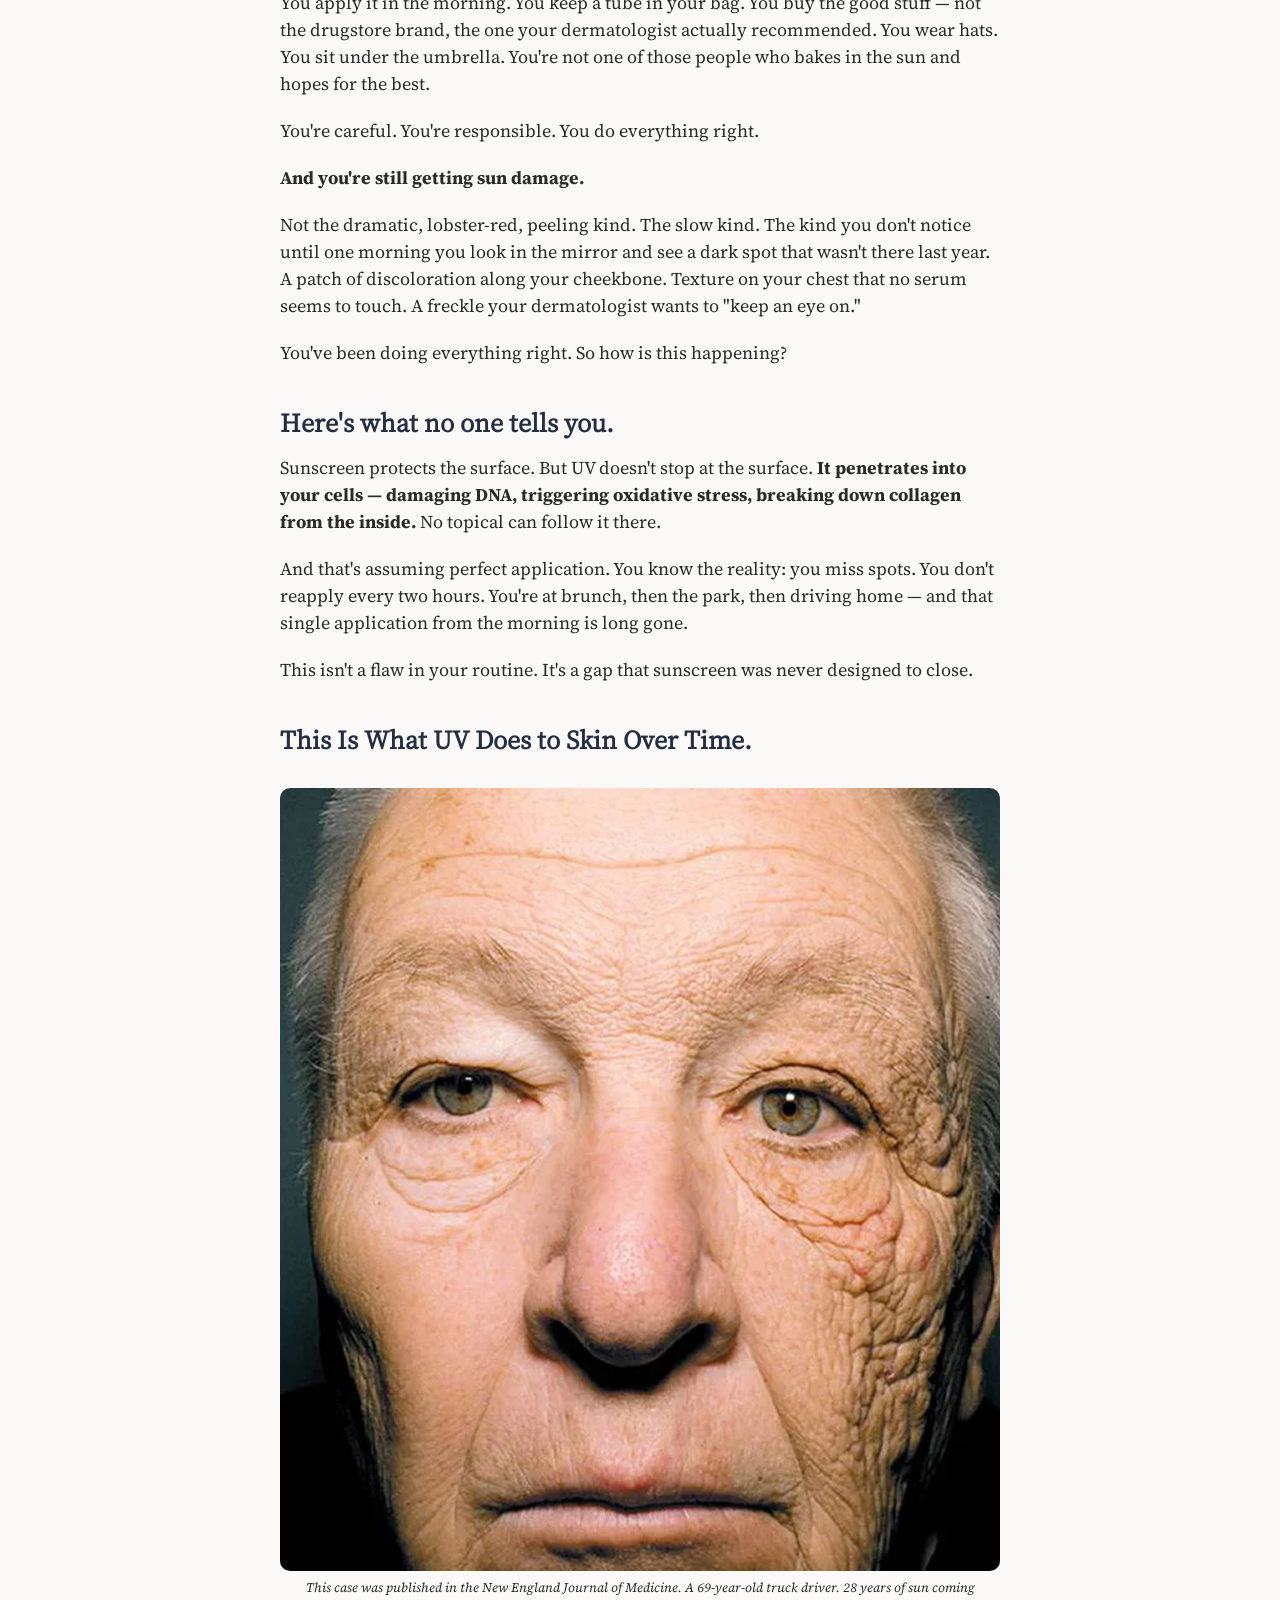
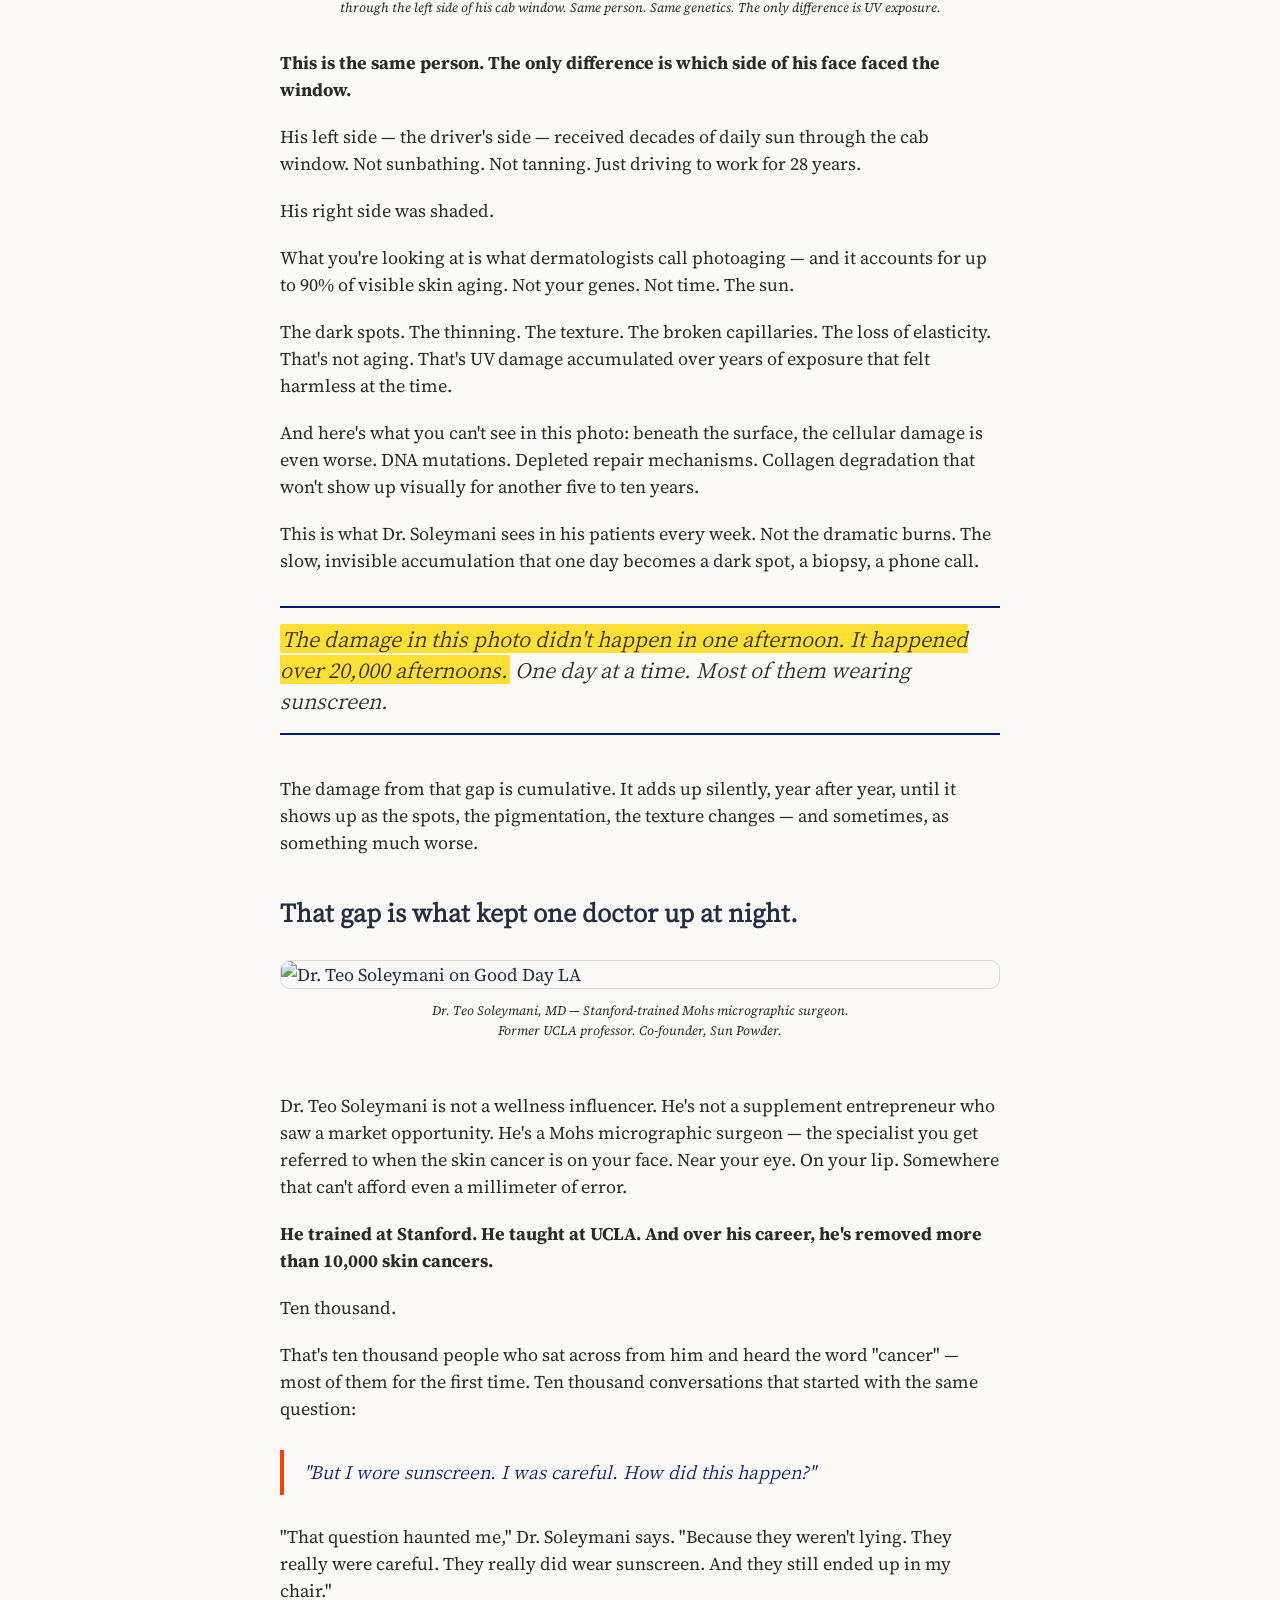
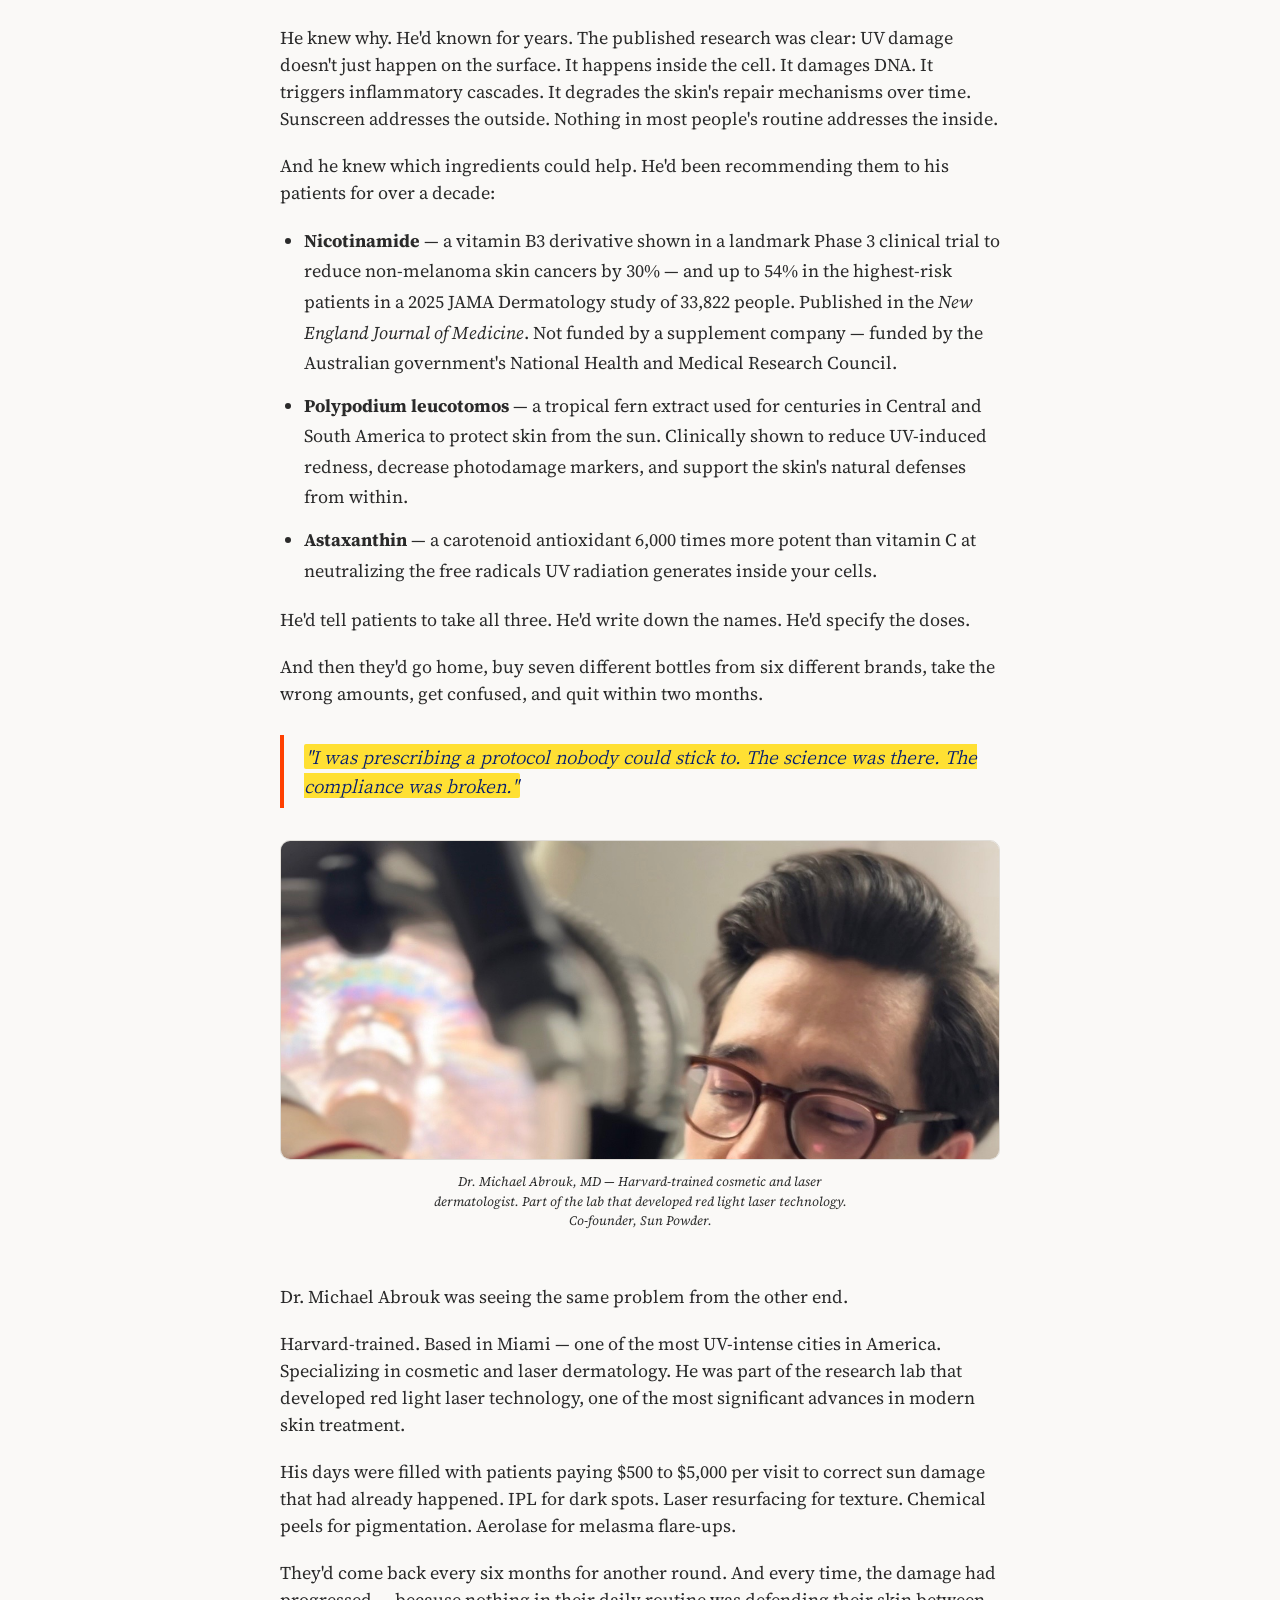
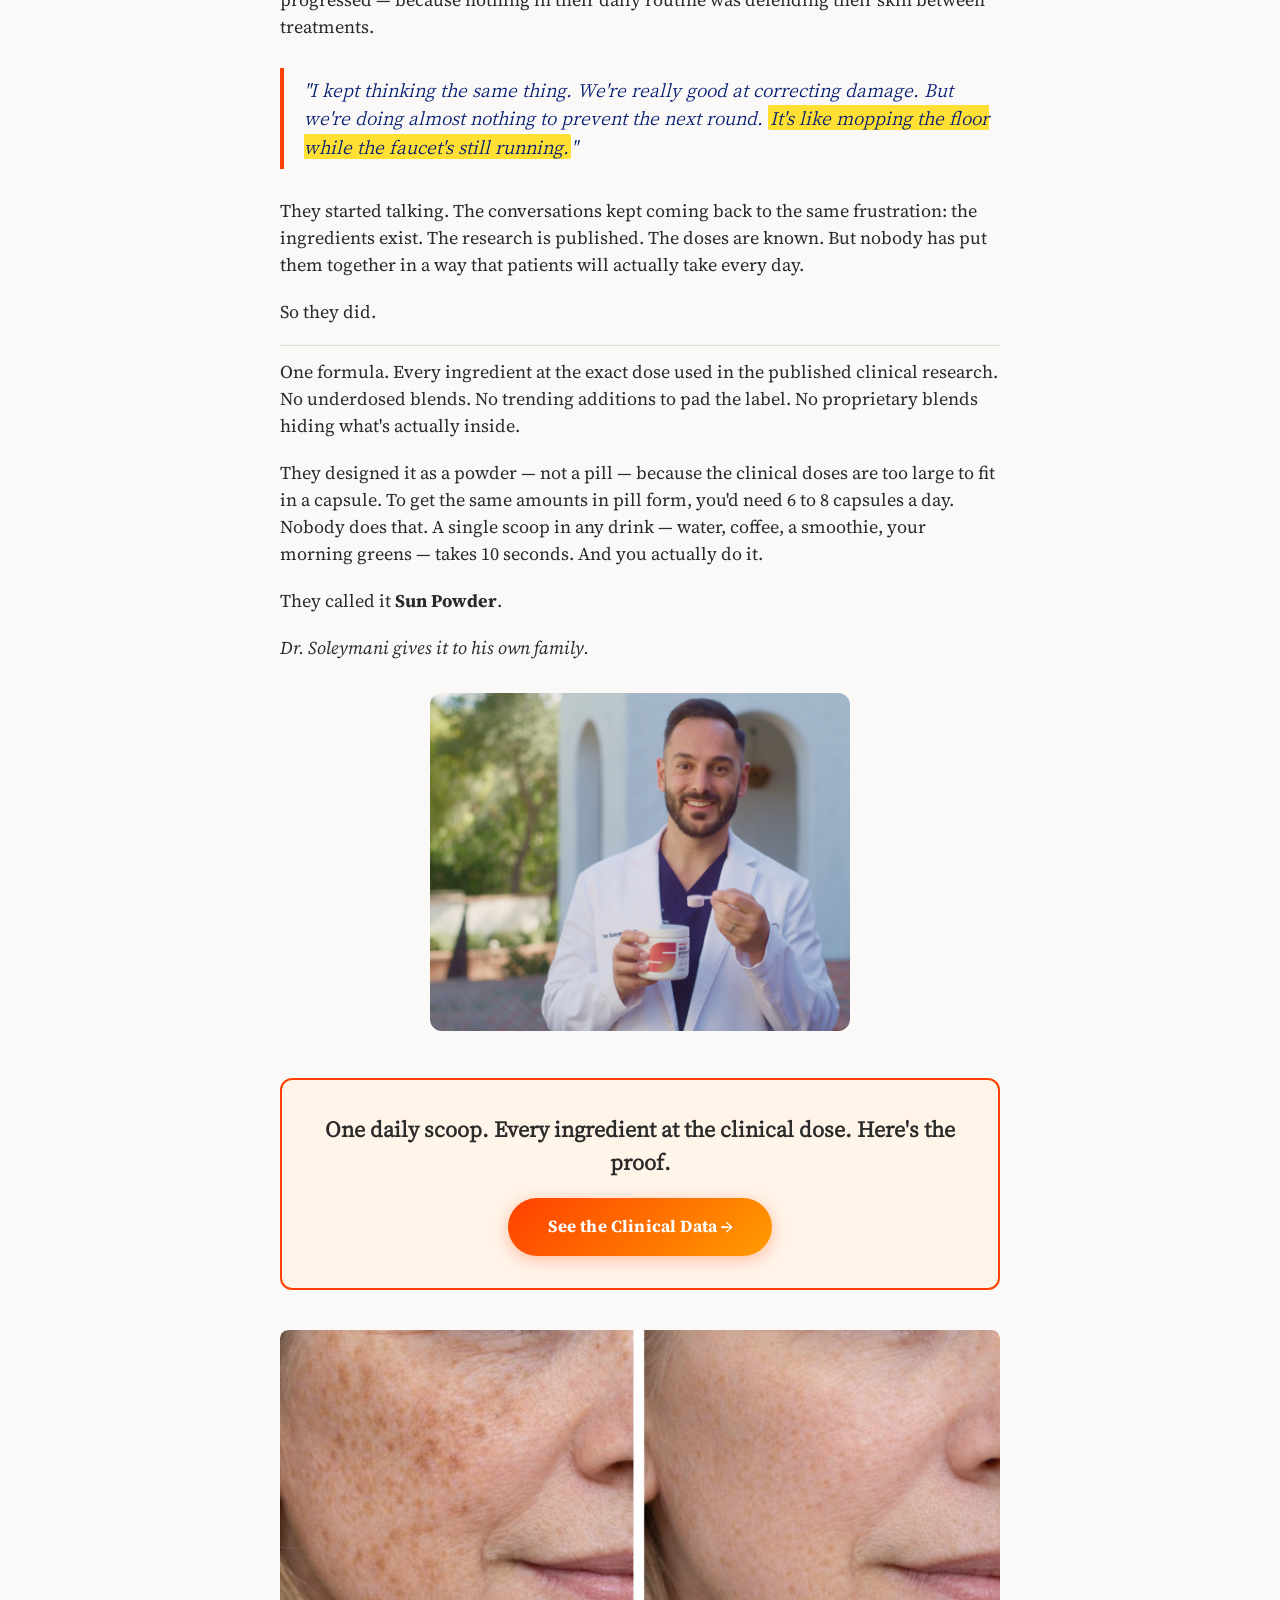
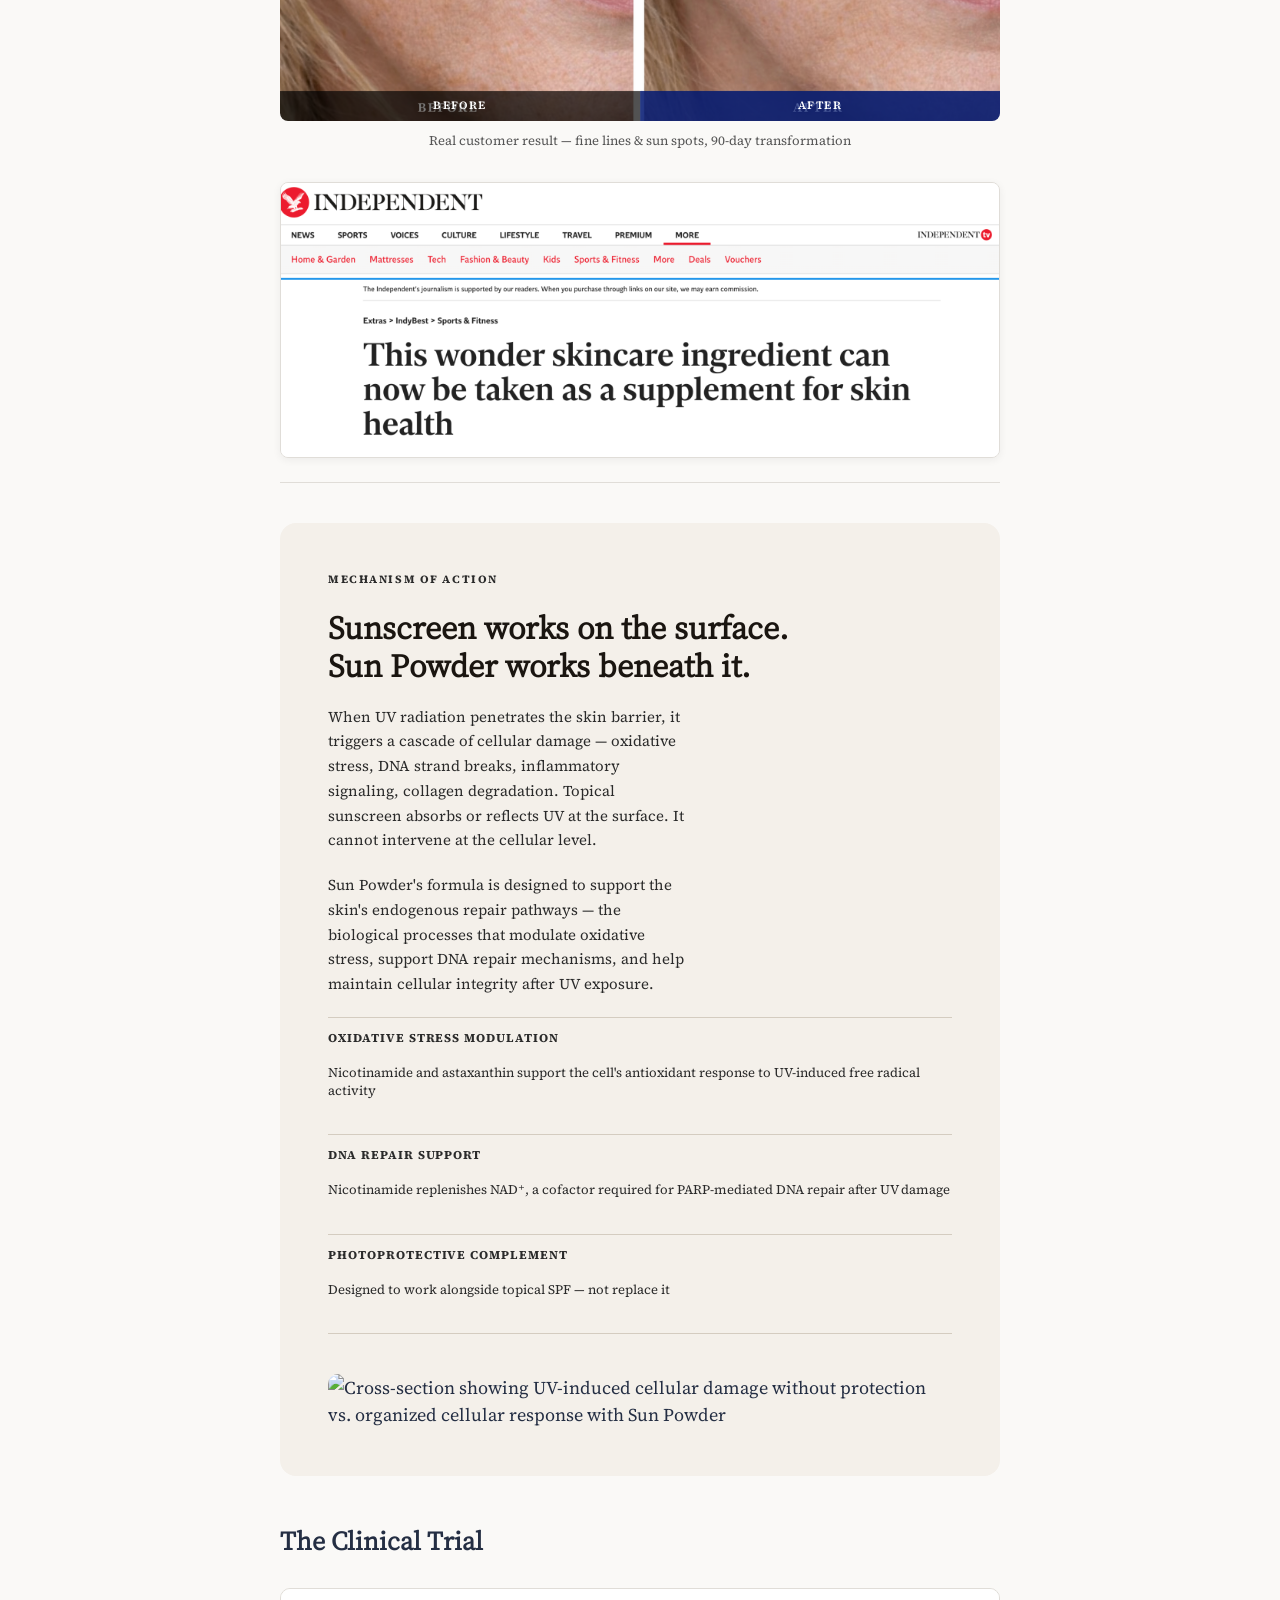
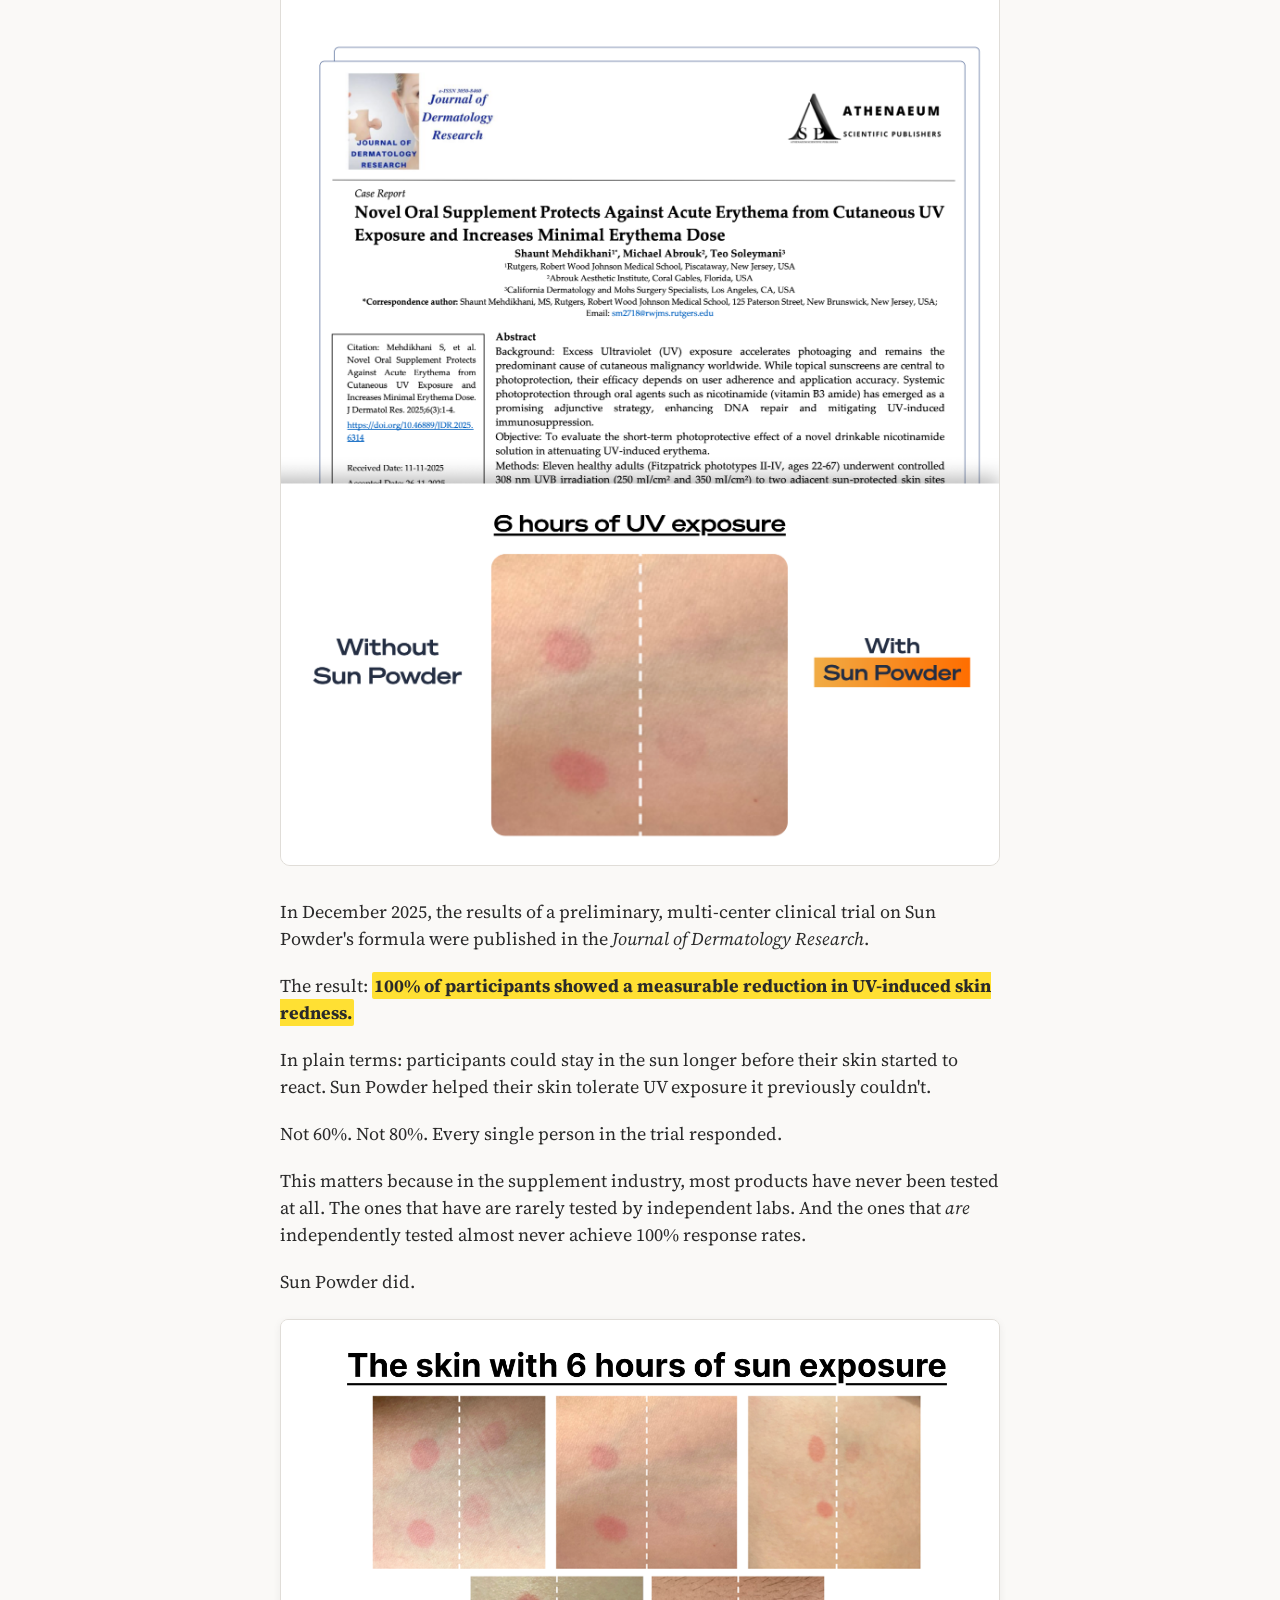
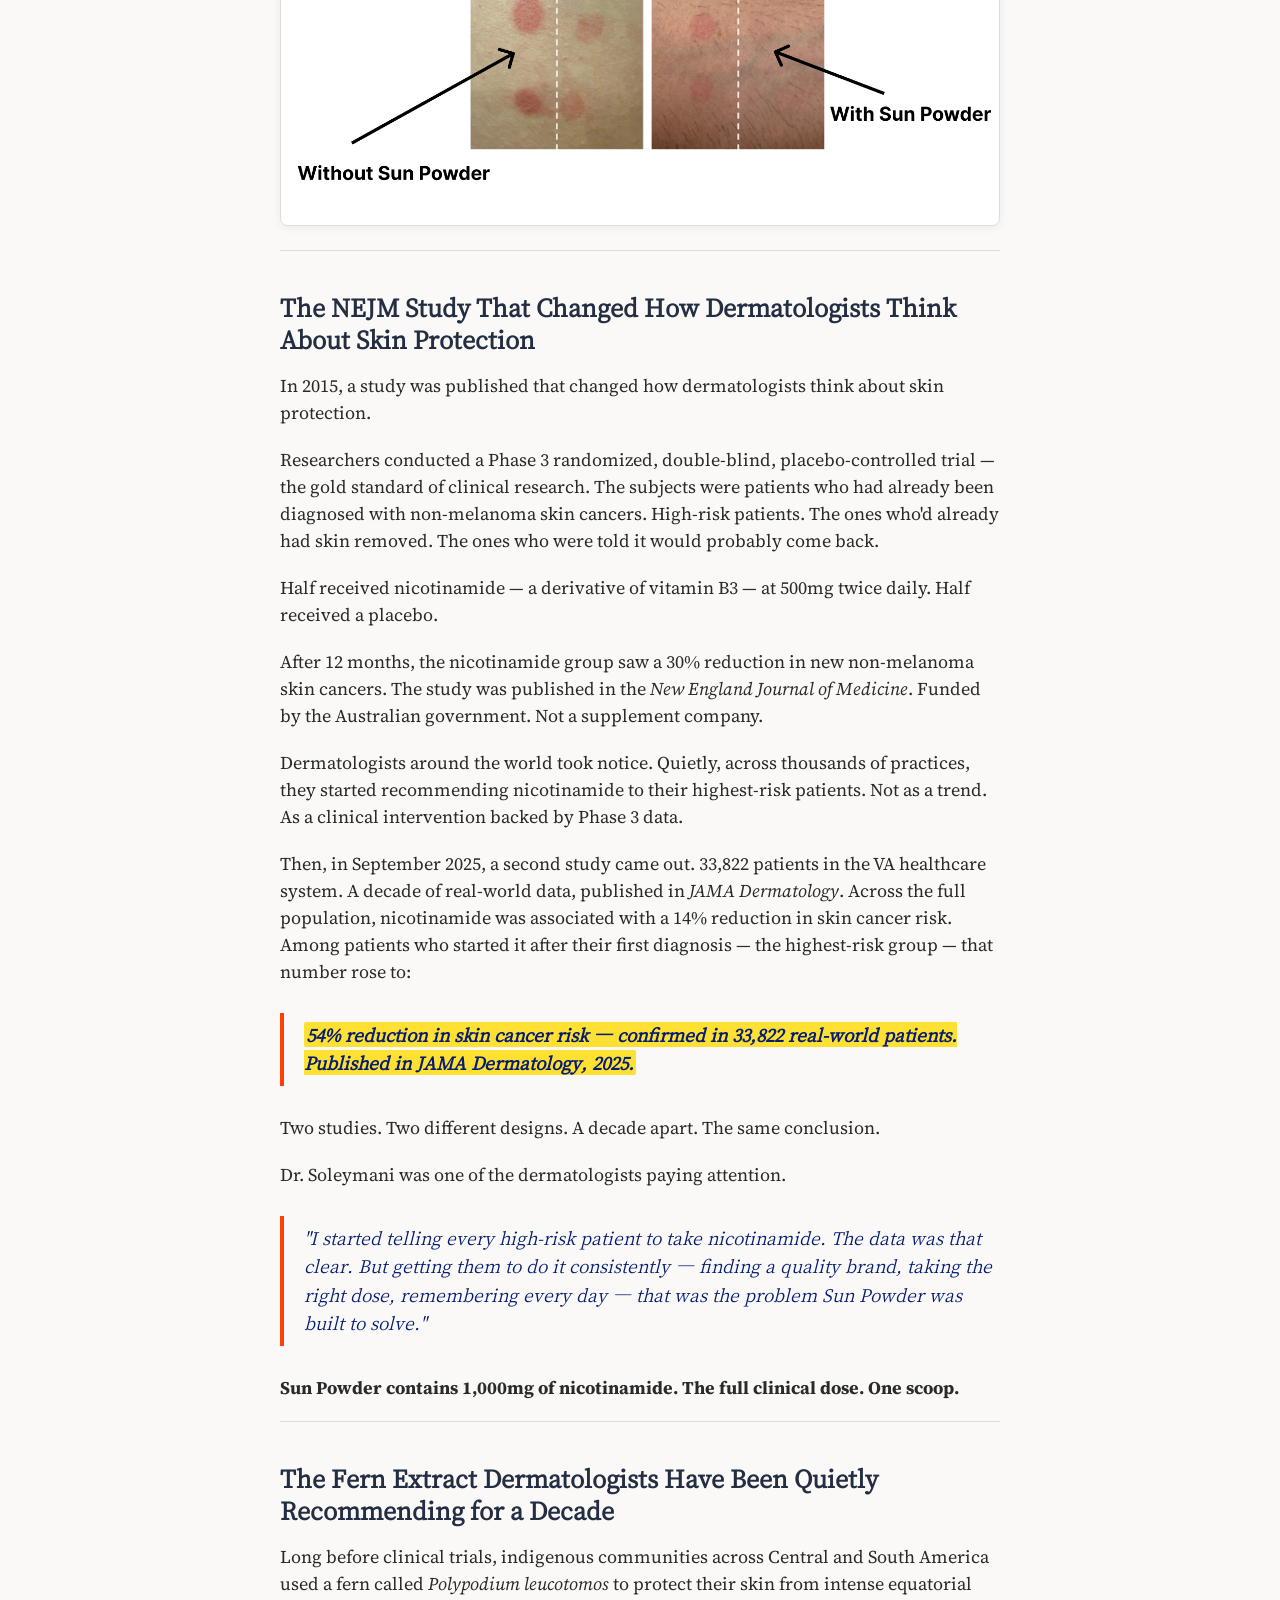
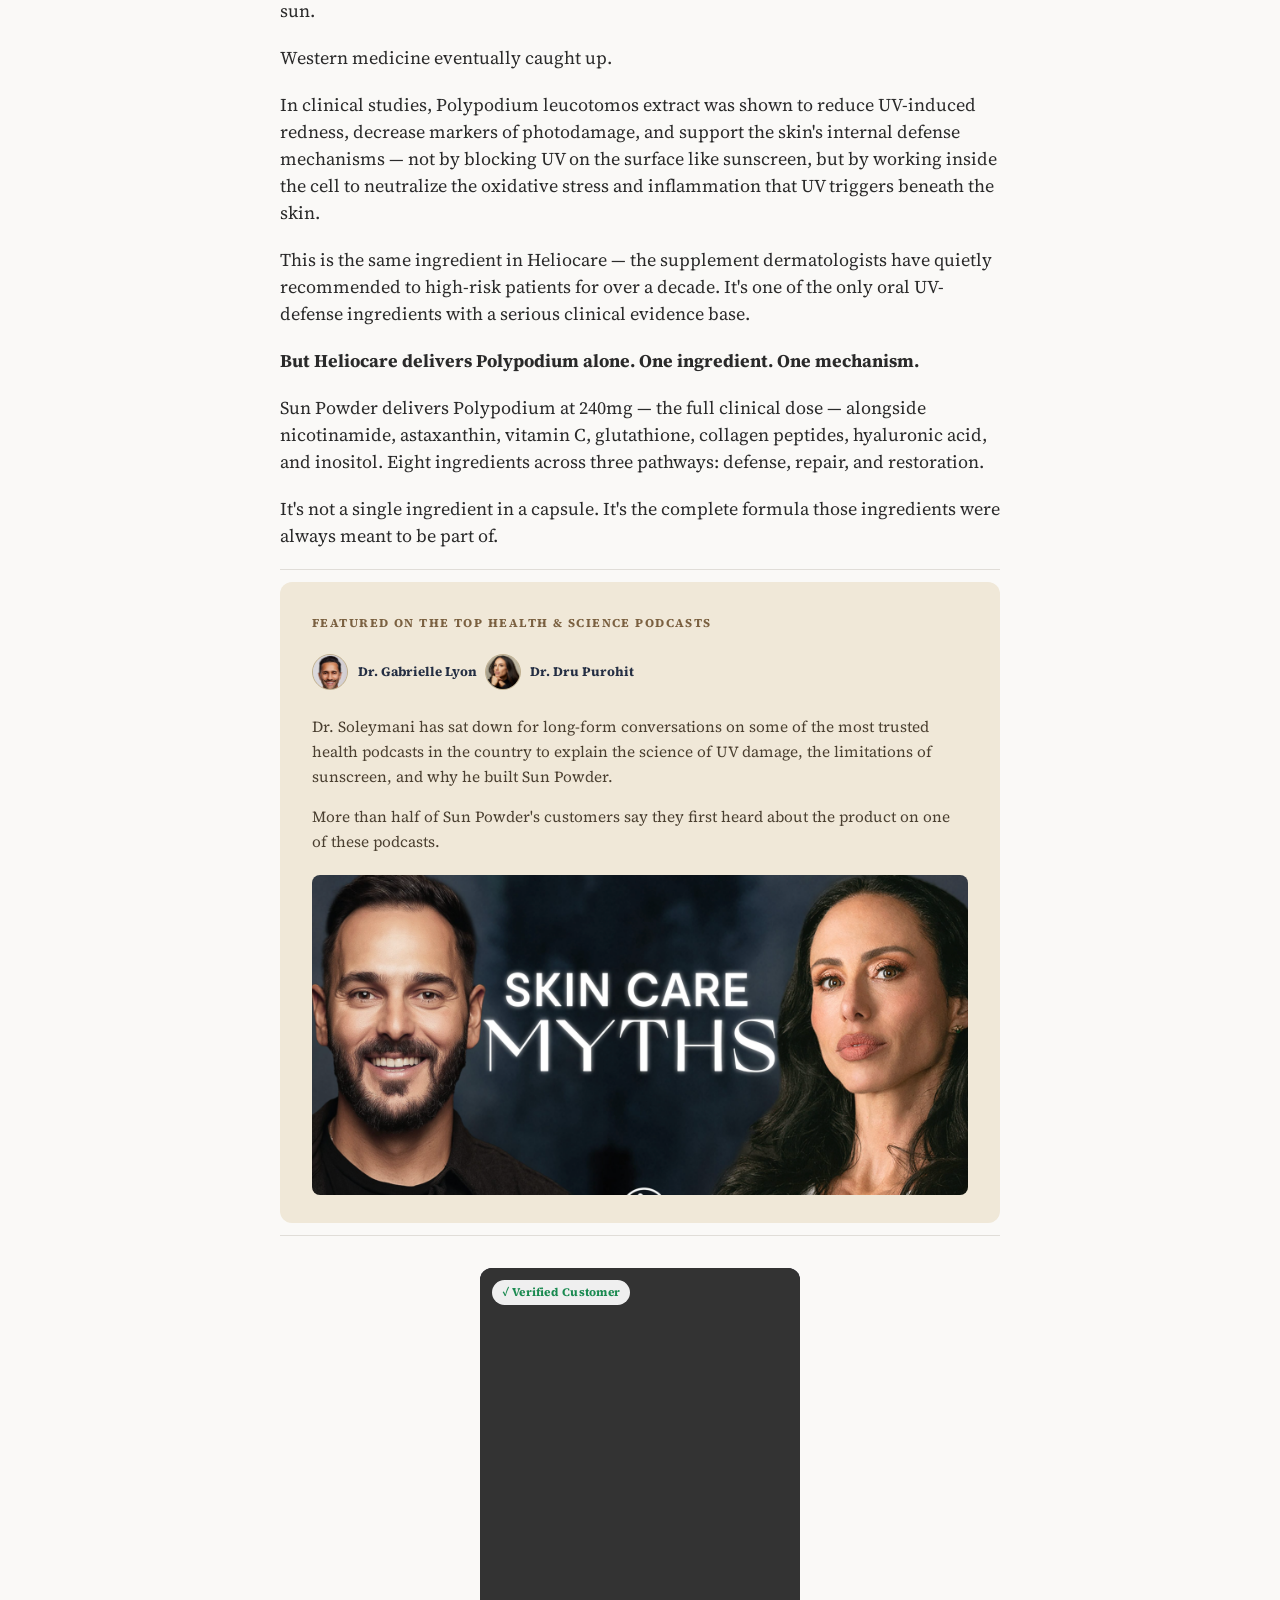
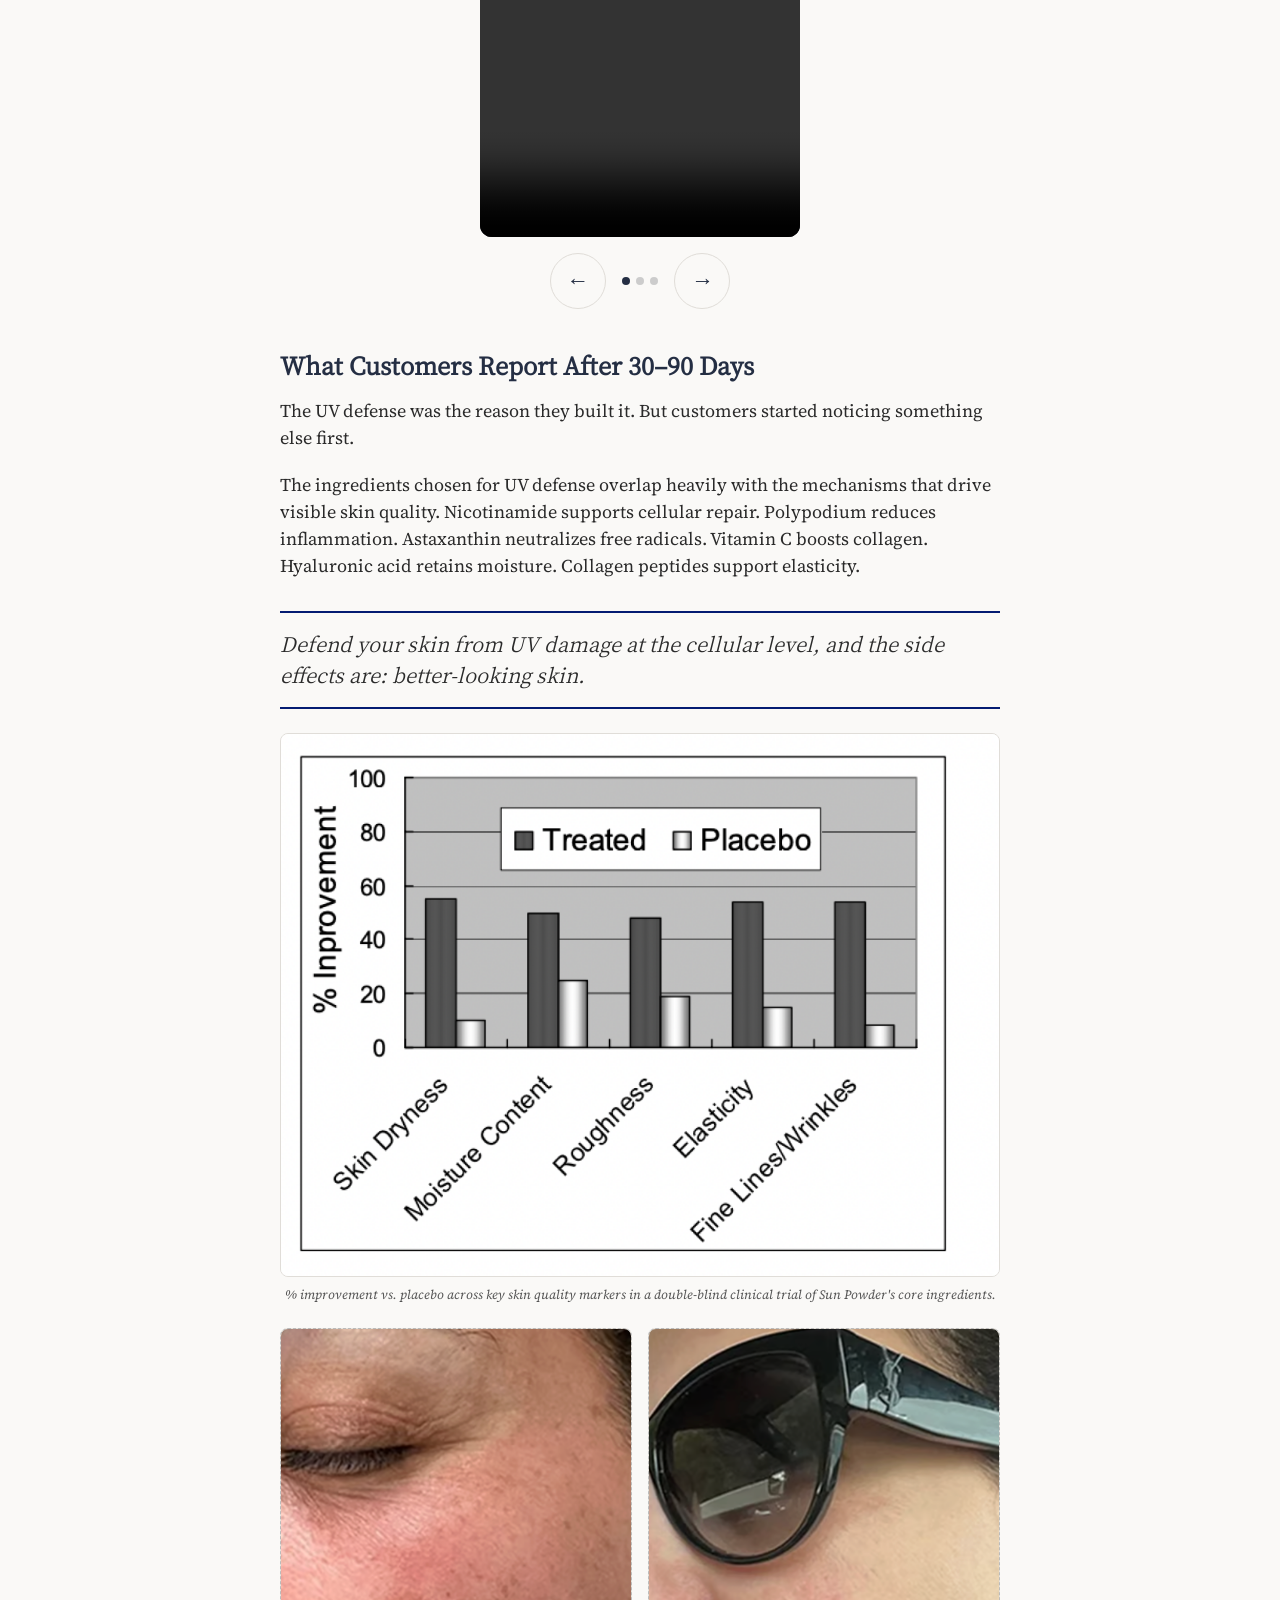
==== commit 9448ee09: "Remove first before/after image (fine lines) from bottom gallery Co-Authored-By: Claude Sonnet 4.6 <" ====
--- a/index.html
+++ b/index.html
@@ -757,17 +757,6 @@
         <div class="article__ba-gallery">
           <figure class="article__figure article__figure--ba">
             <div class="article__ba-wrap">
-              <img src="brand-assets/wrinkles-mouth-ba.jpg" alt="Before and after: fine lines around mouth transformation" loading="lazy">
-              <div class="article__ba-labels">
-                <span class="article__ba-label">Before</span>
-                <span class="article__ba-label">After</span>
-              </div>
-            </div>
-            <figcaption class="article__figcaption">Fine lines &middot; 90-day transformation</figcaption>
-          </figure>
-
-          <figure class="article__figure article__figure--ba">
-            <div class="article__ba-wrap">
               <img src="brand-assets/wrinkles-cheek-ba.jpg" alt="Before and after: deep wrinkles and texture transformation" loading="lazy">
               <div class="article__ba-labels">
                 <span class="article__ba-label">Before</span>
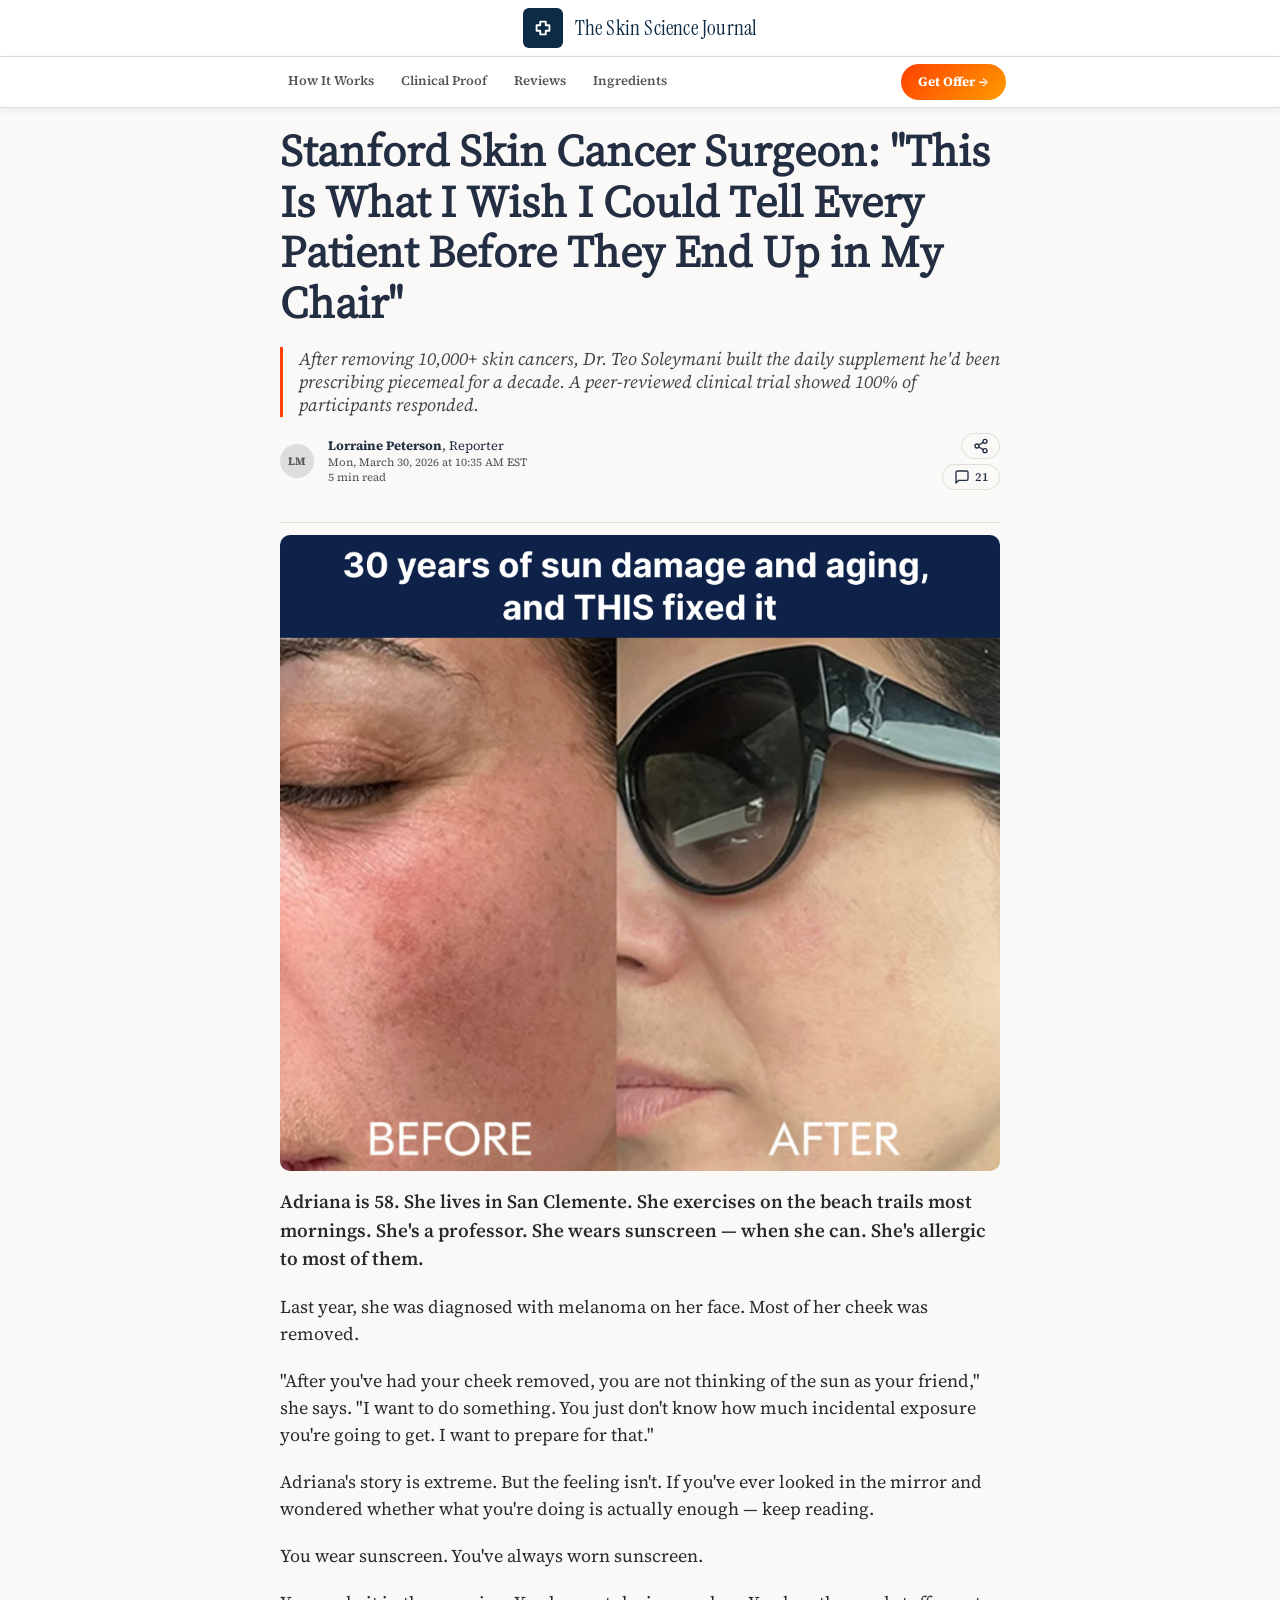
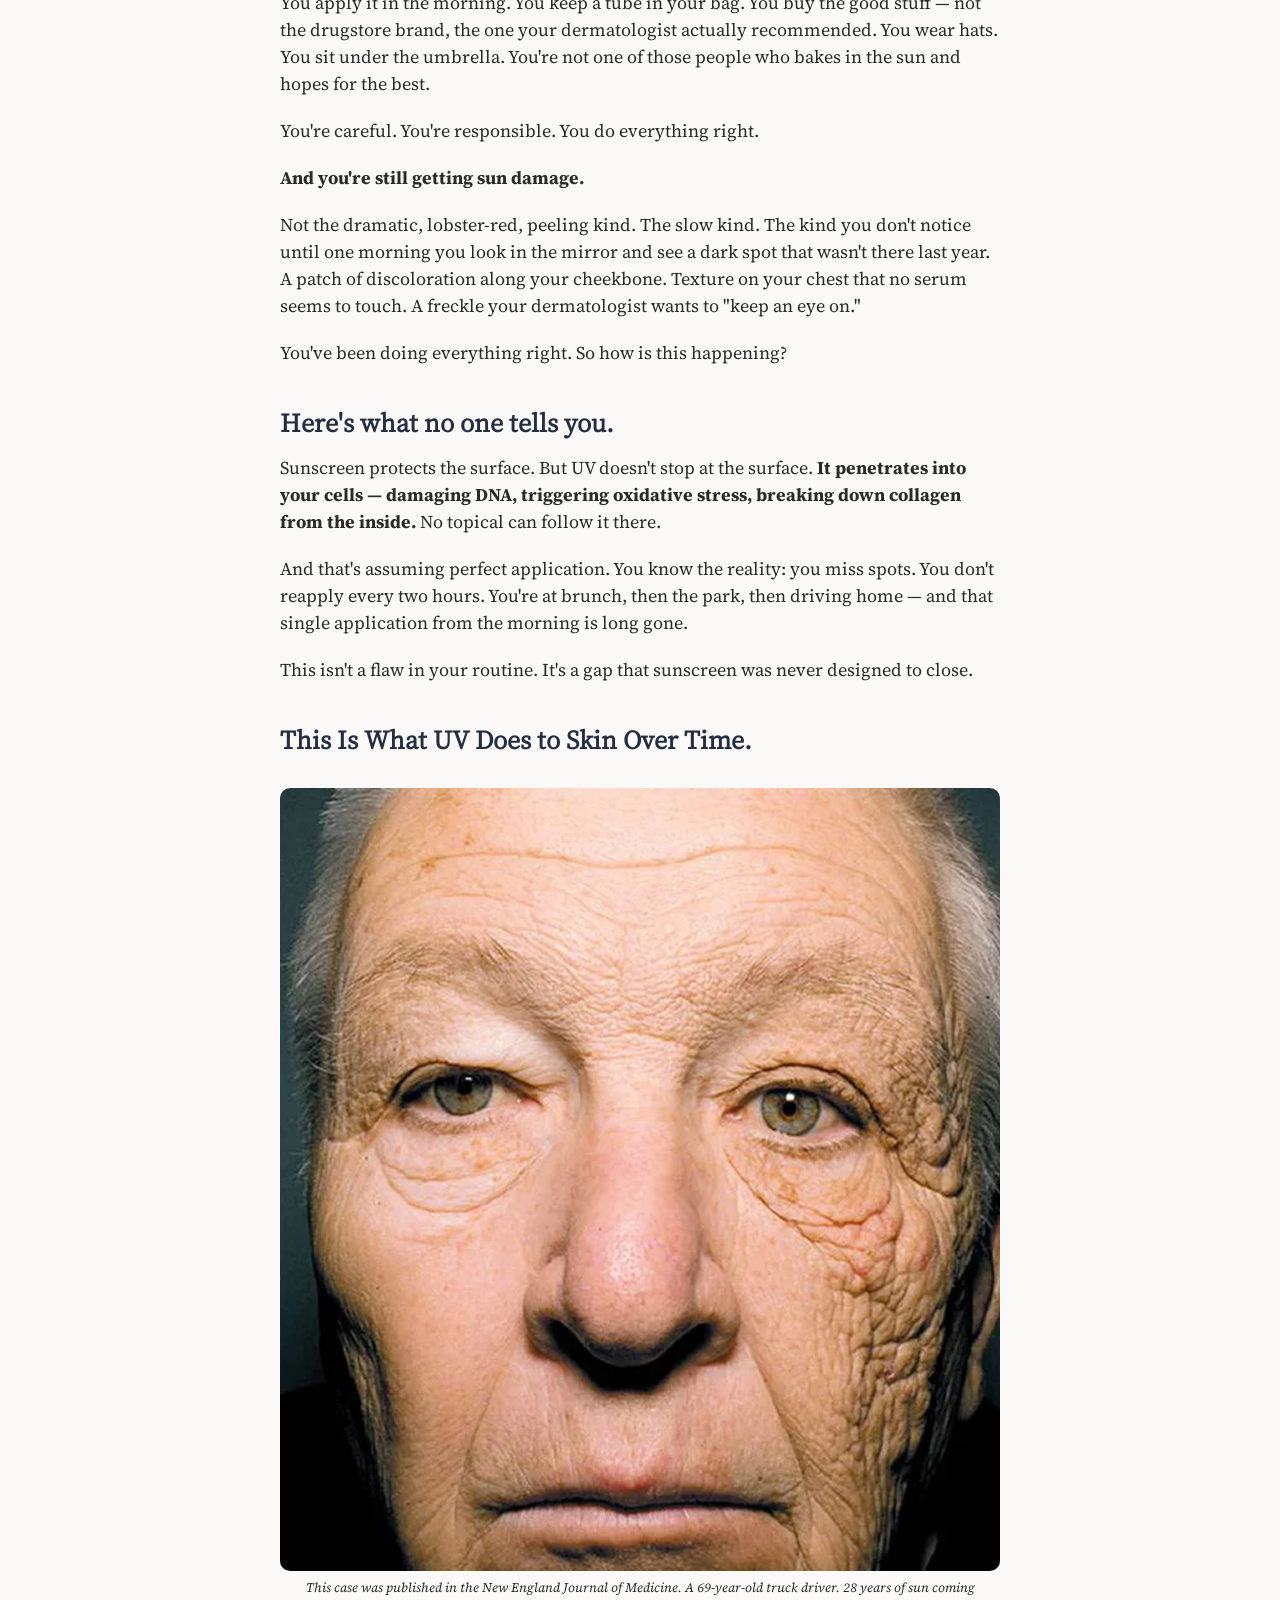
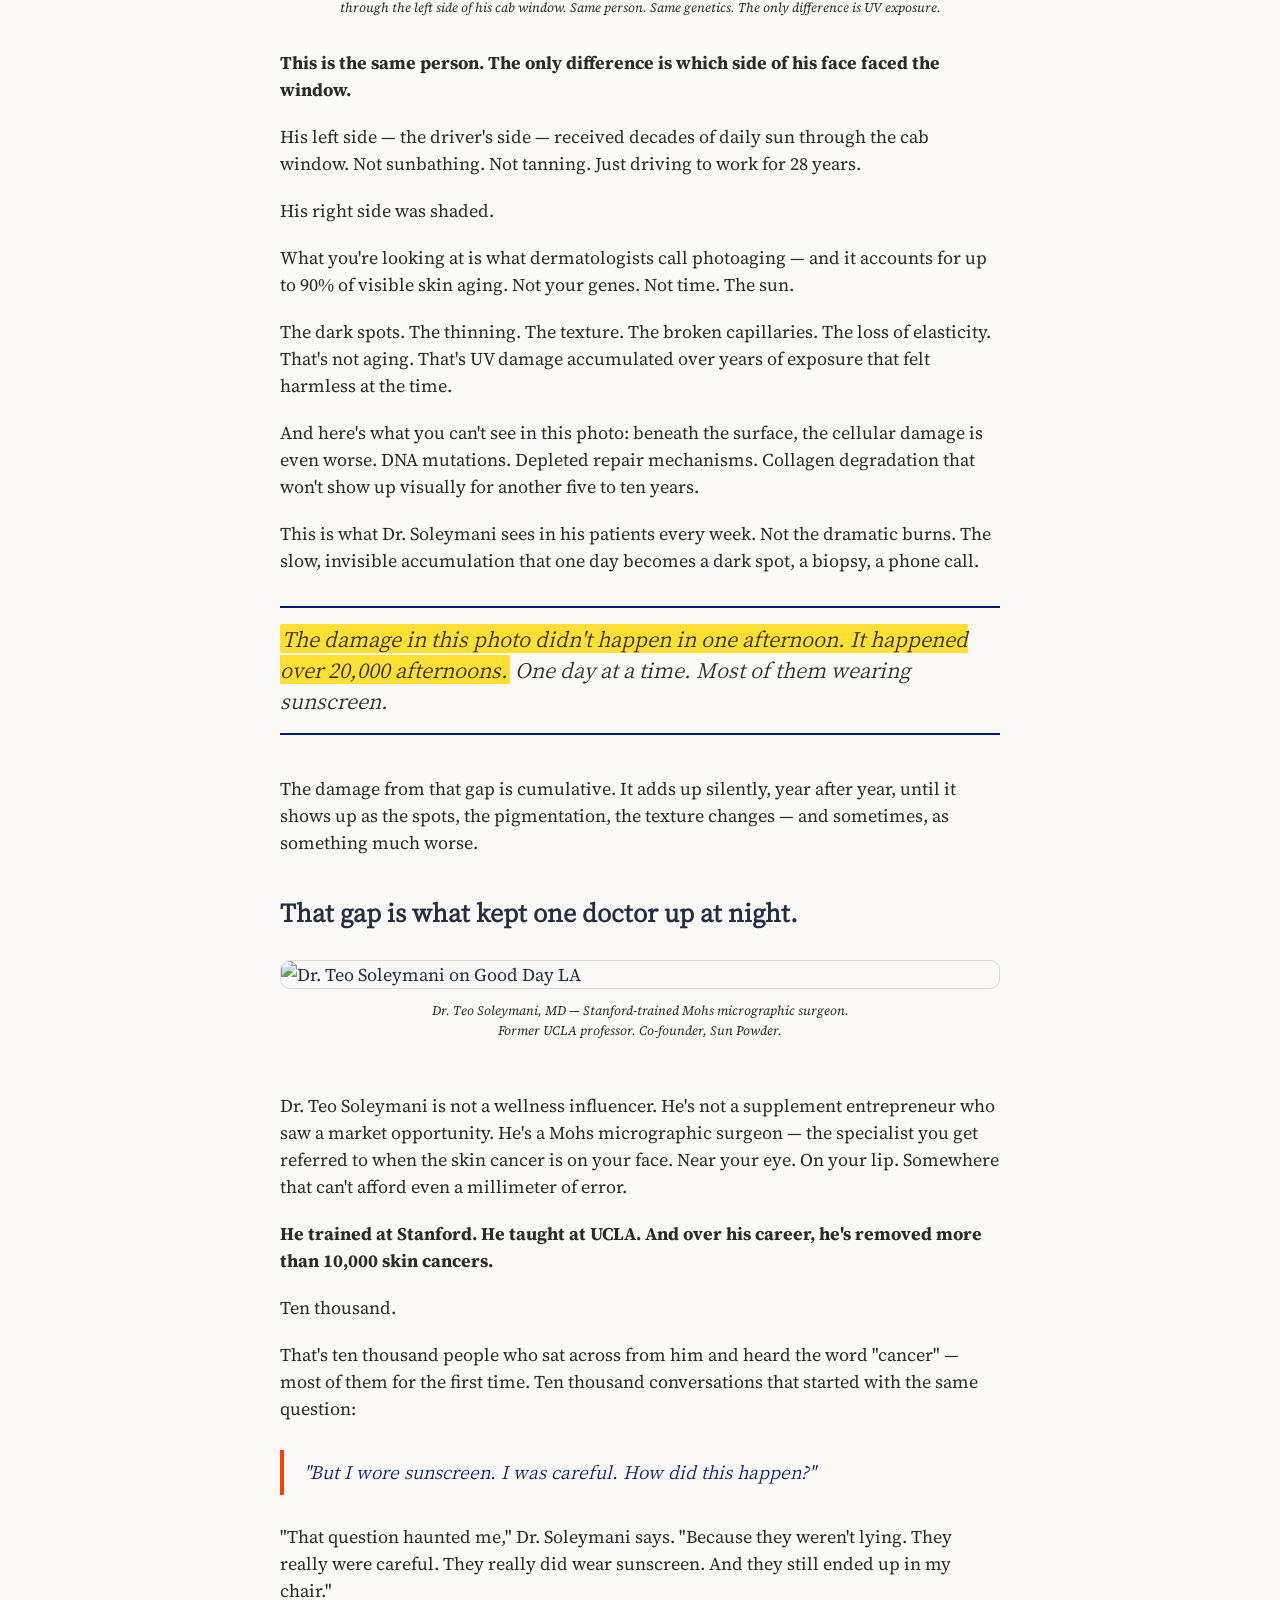
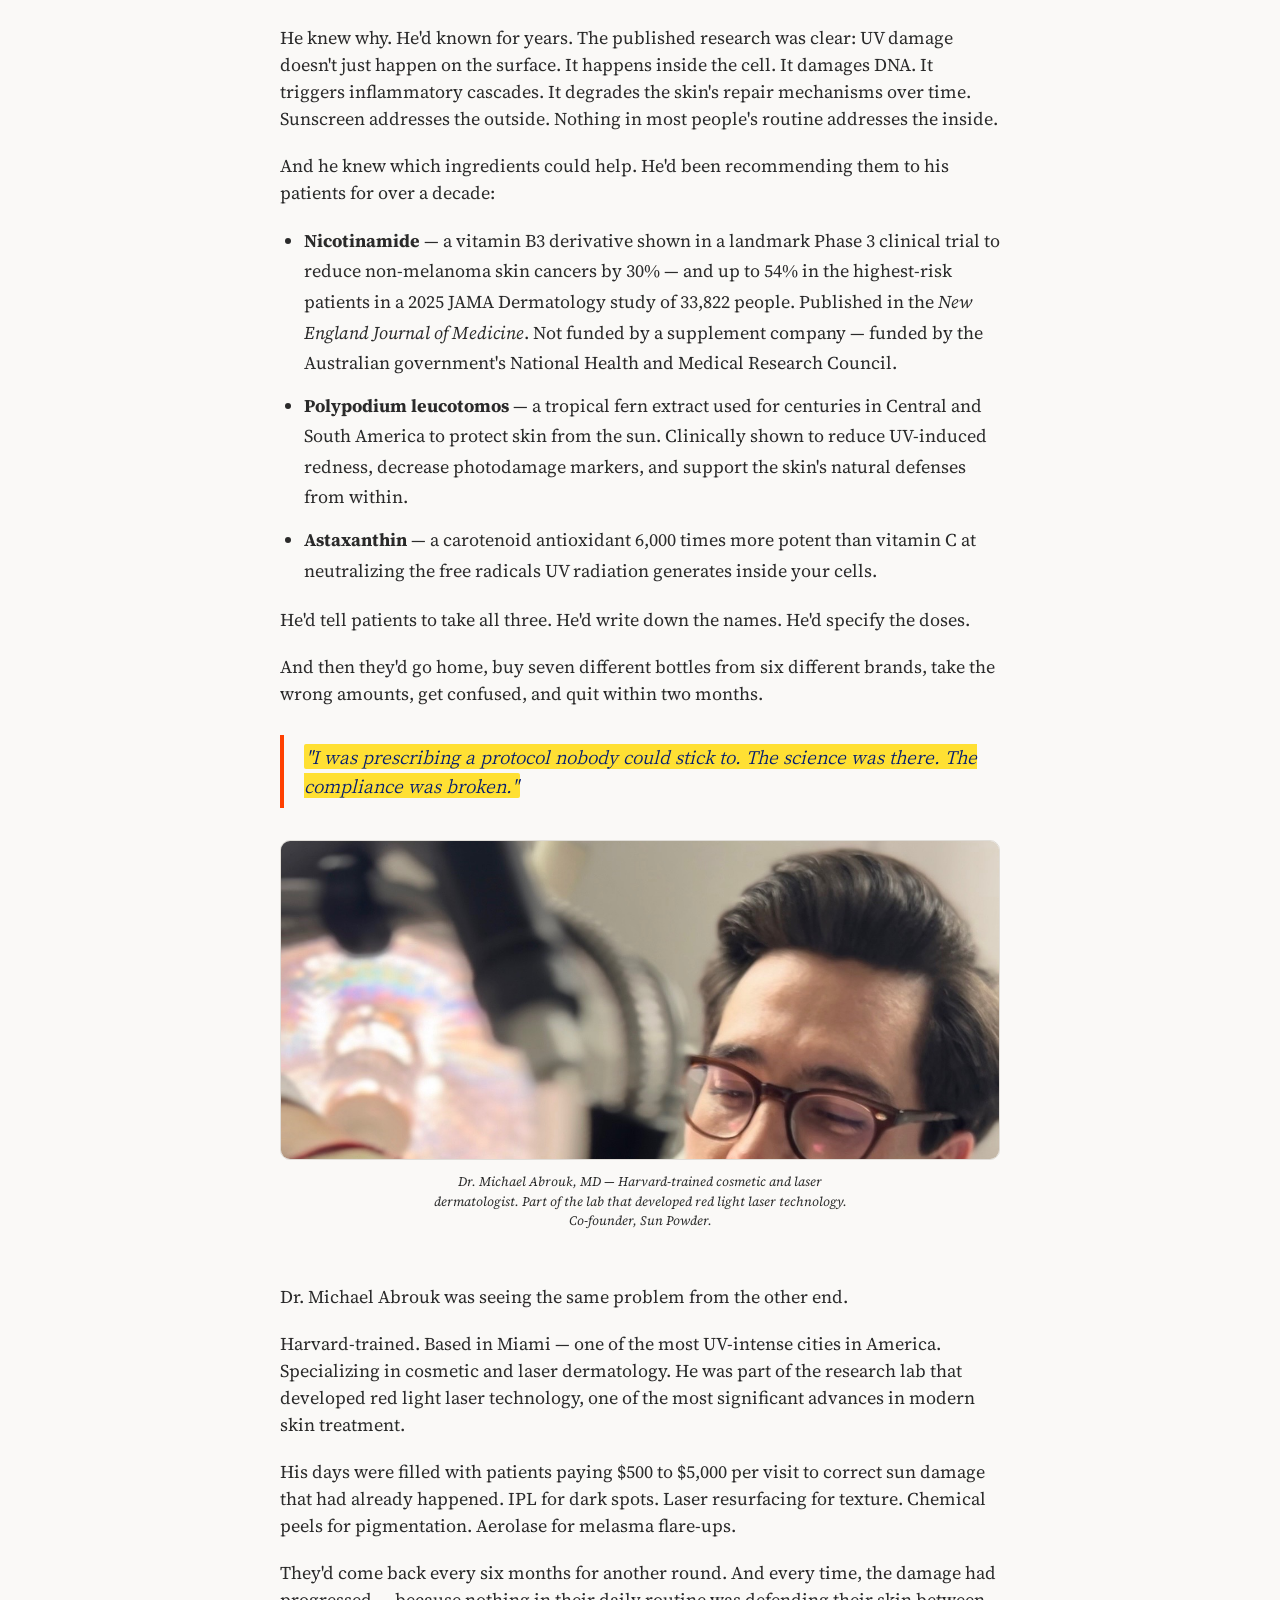
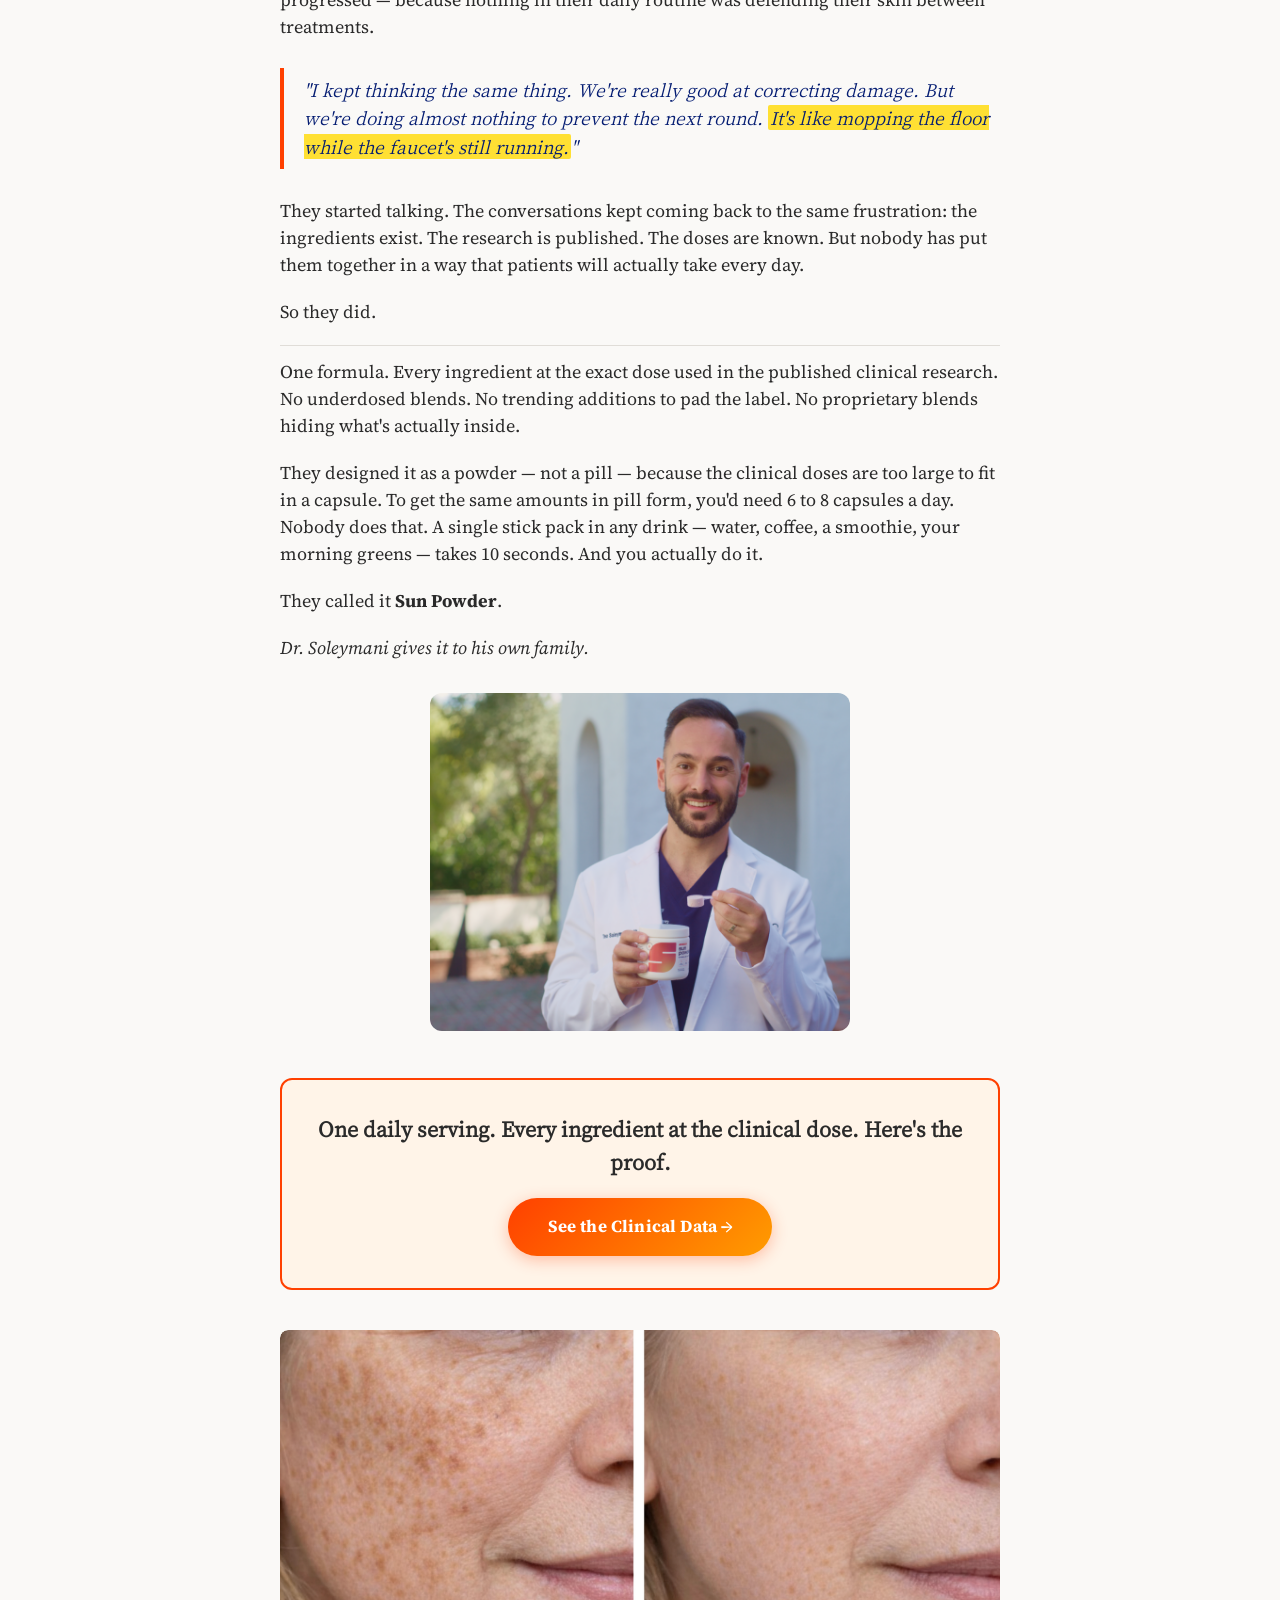
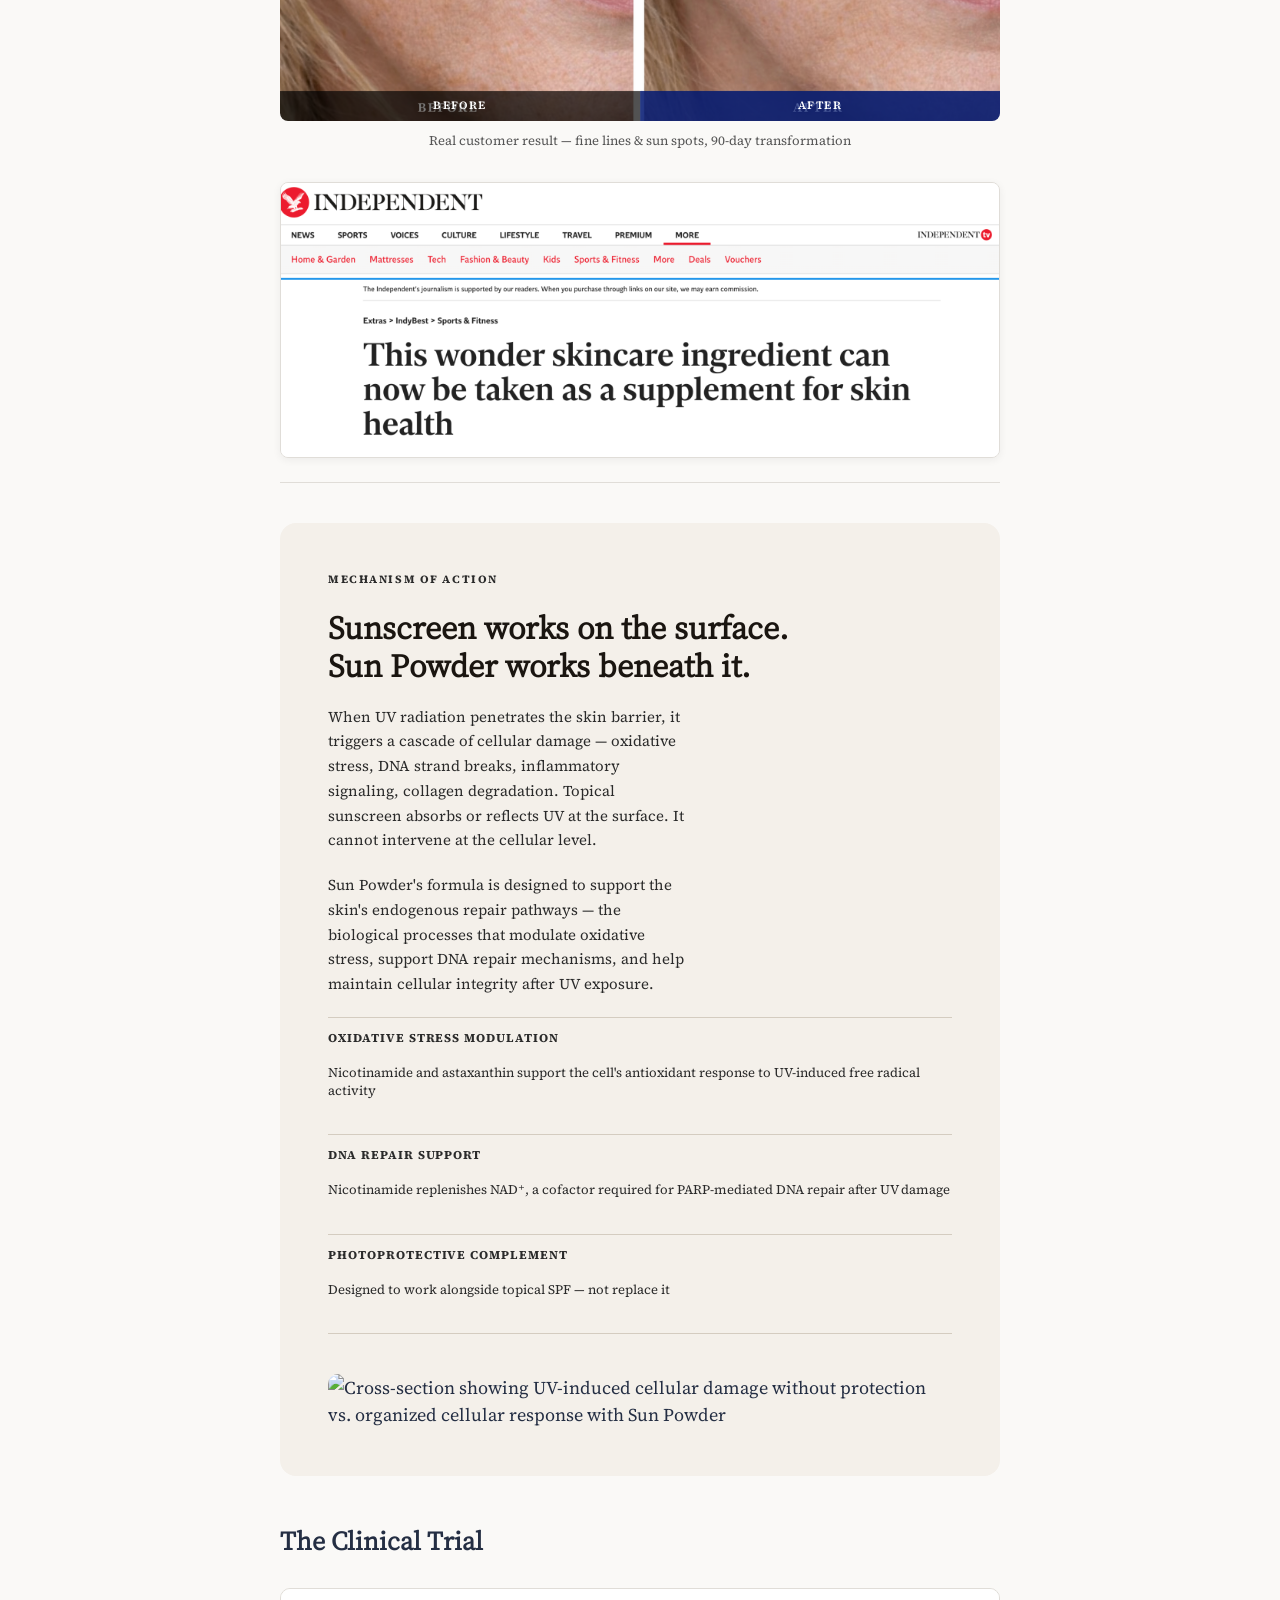
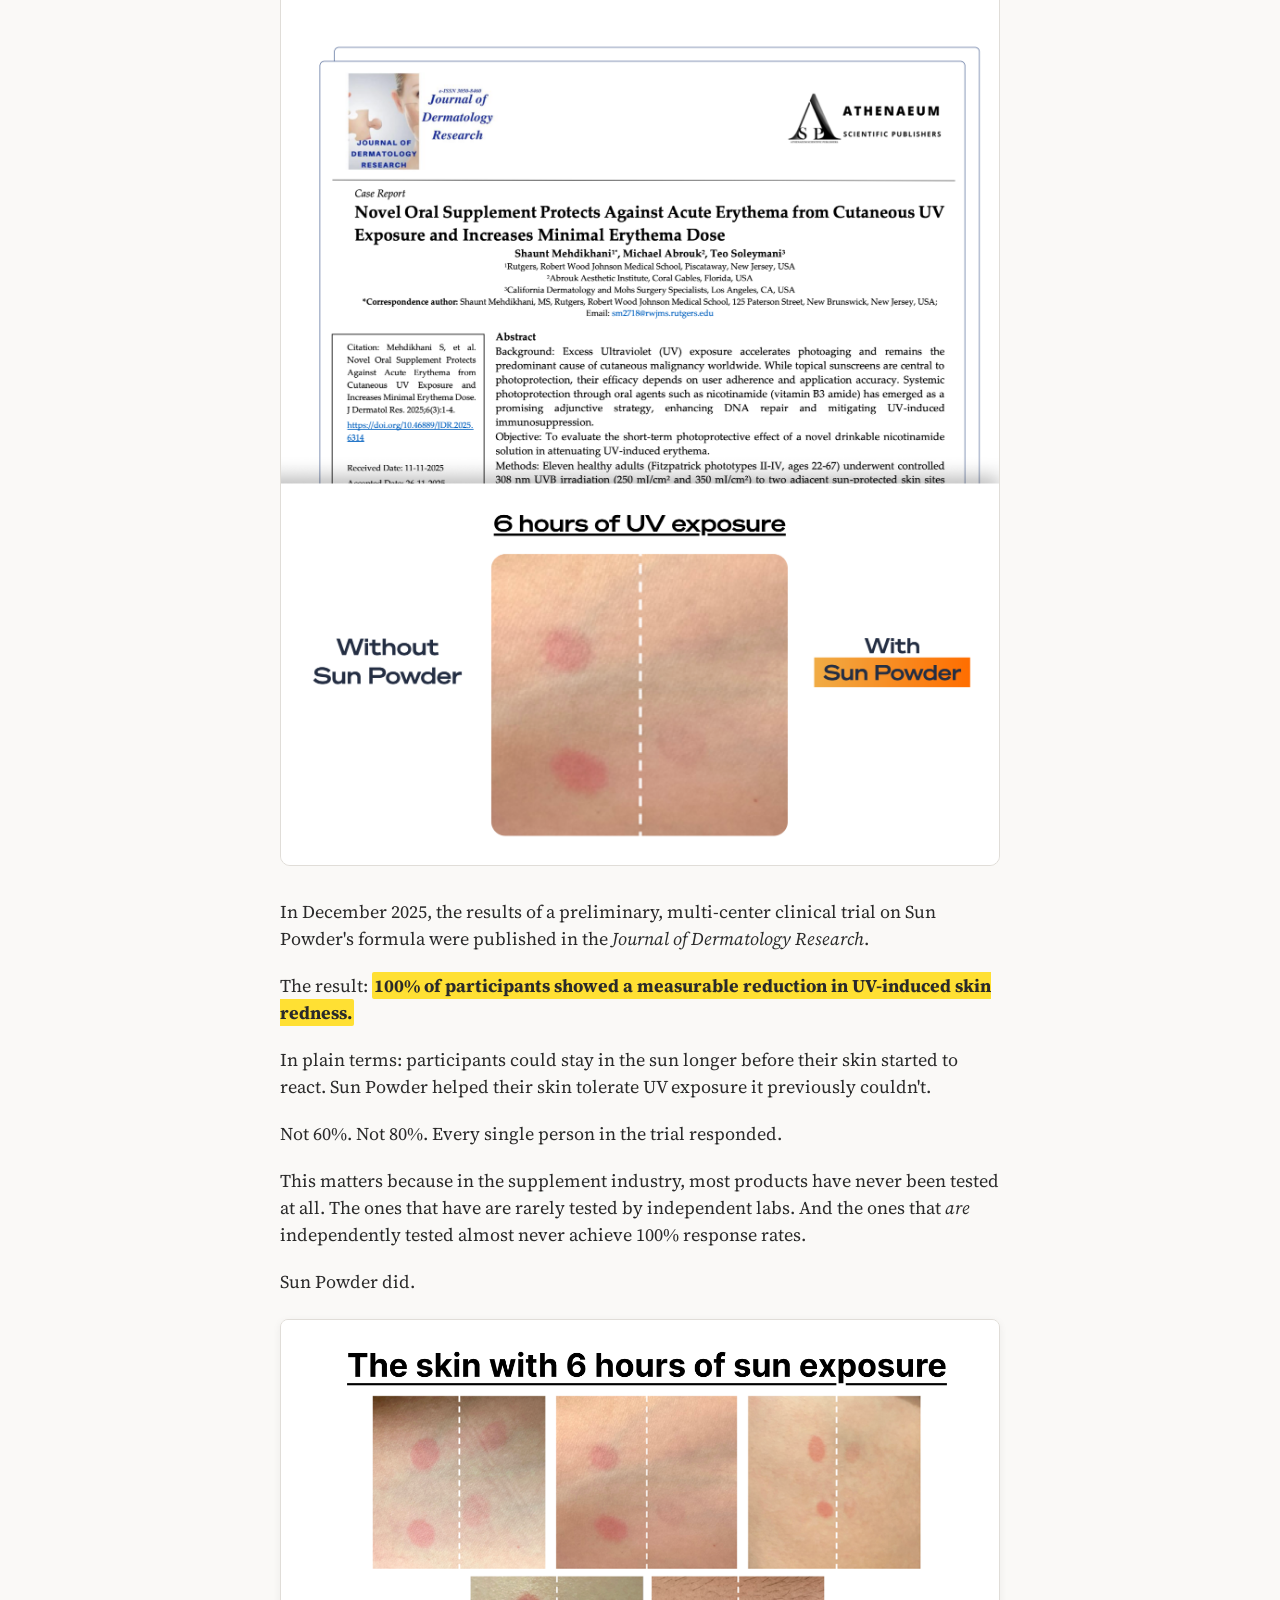
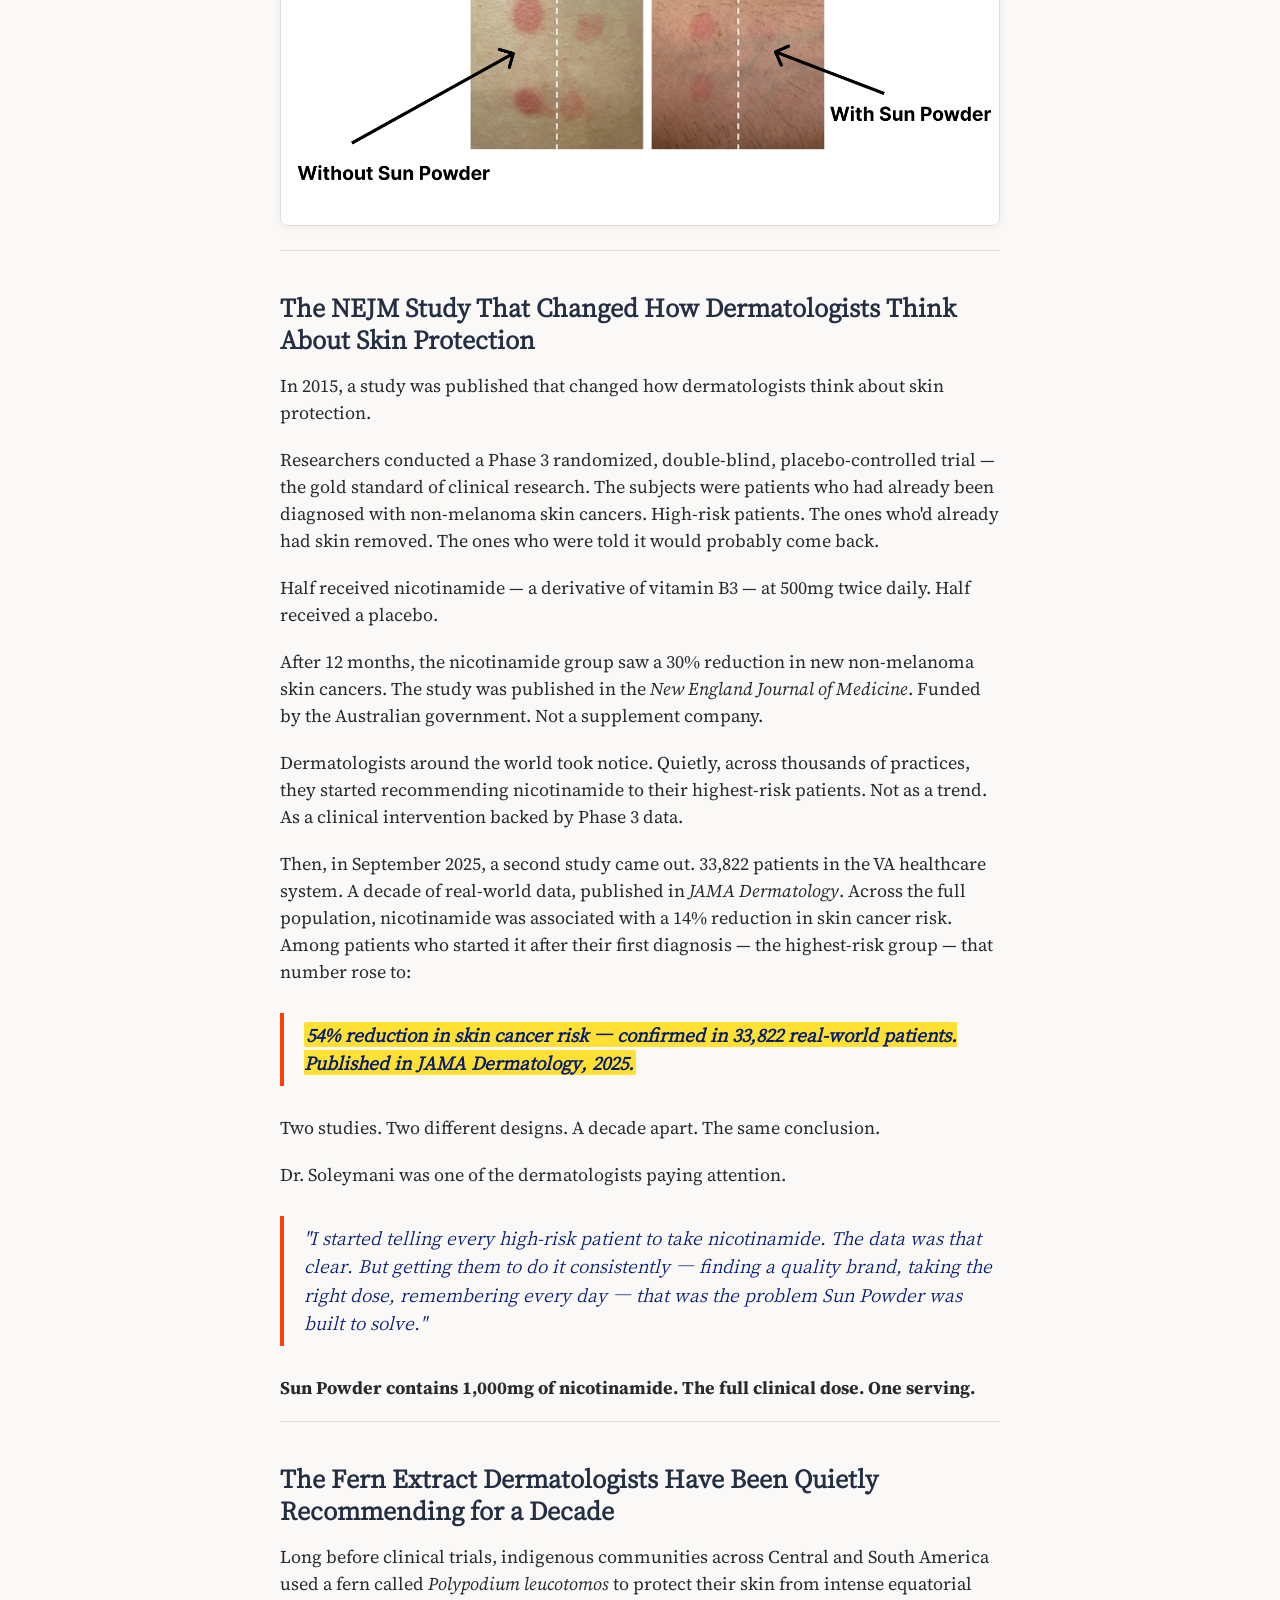
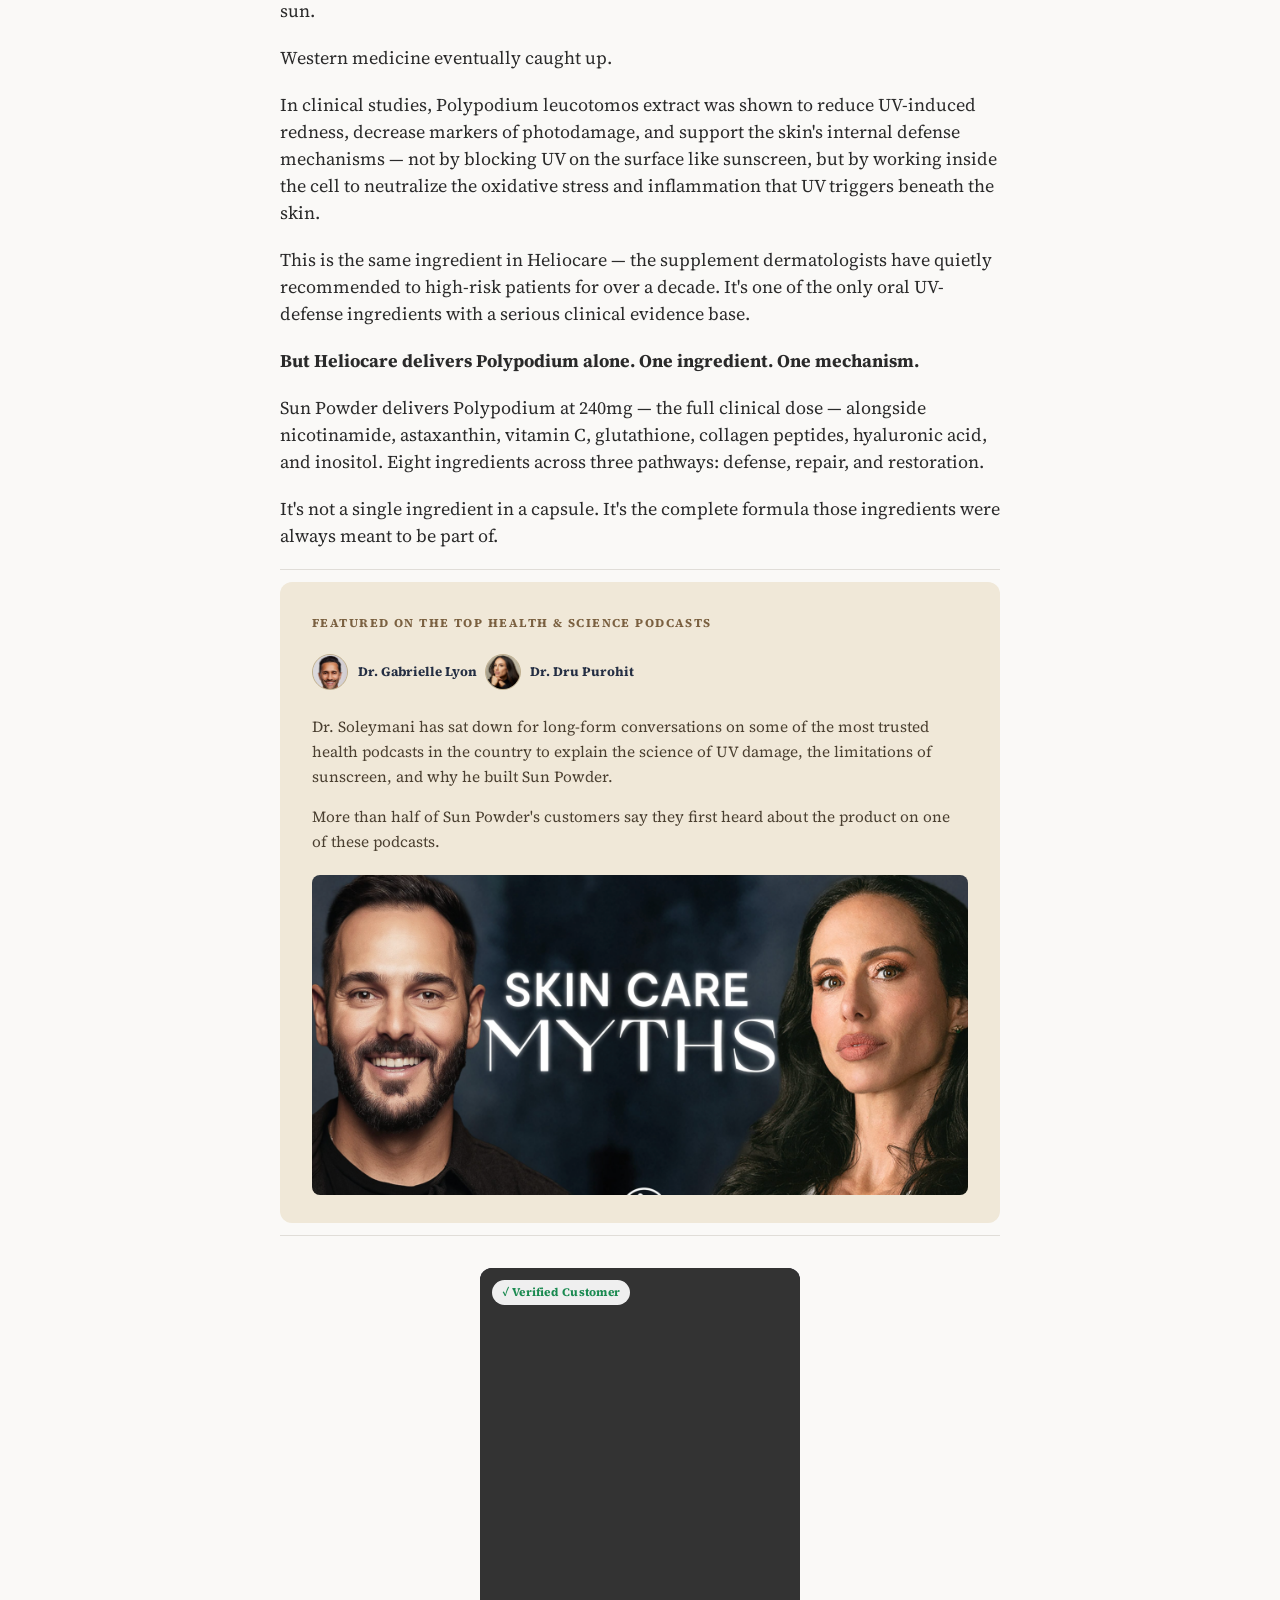
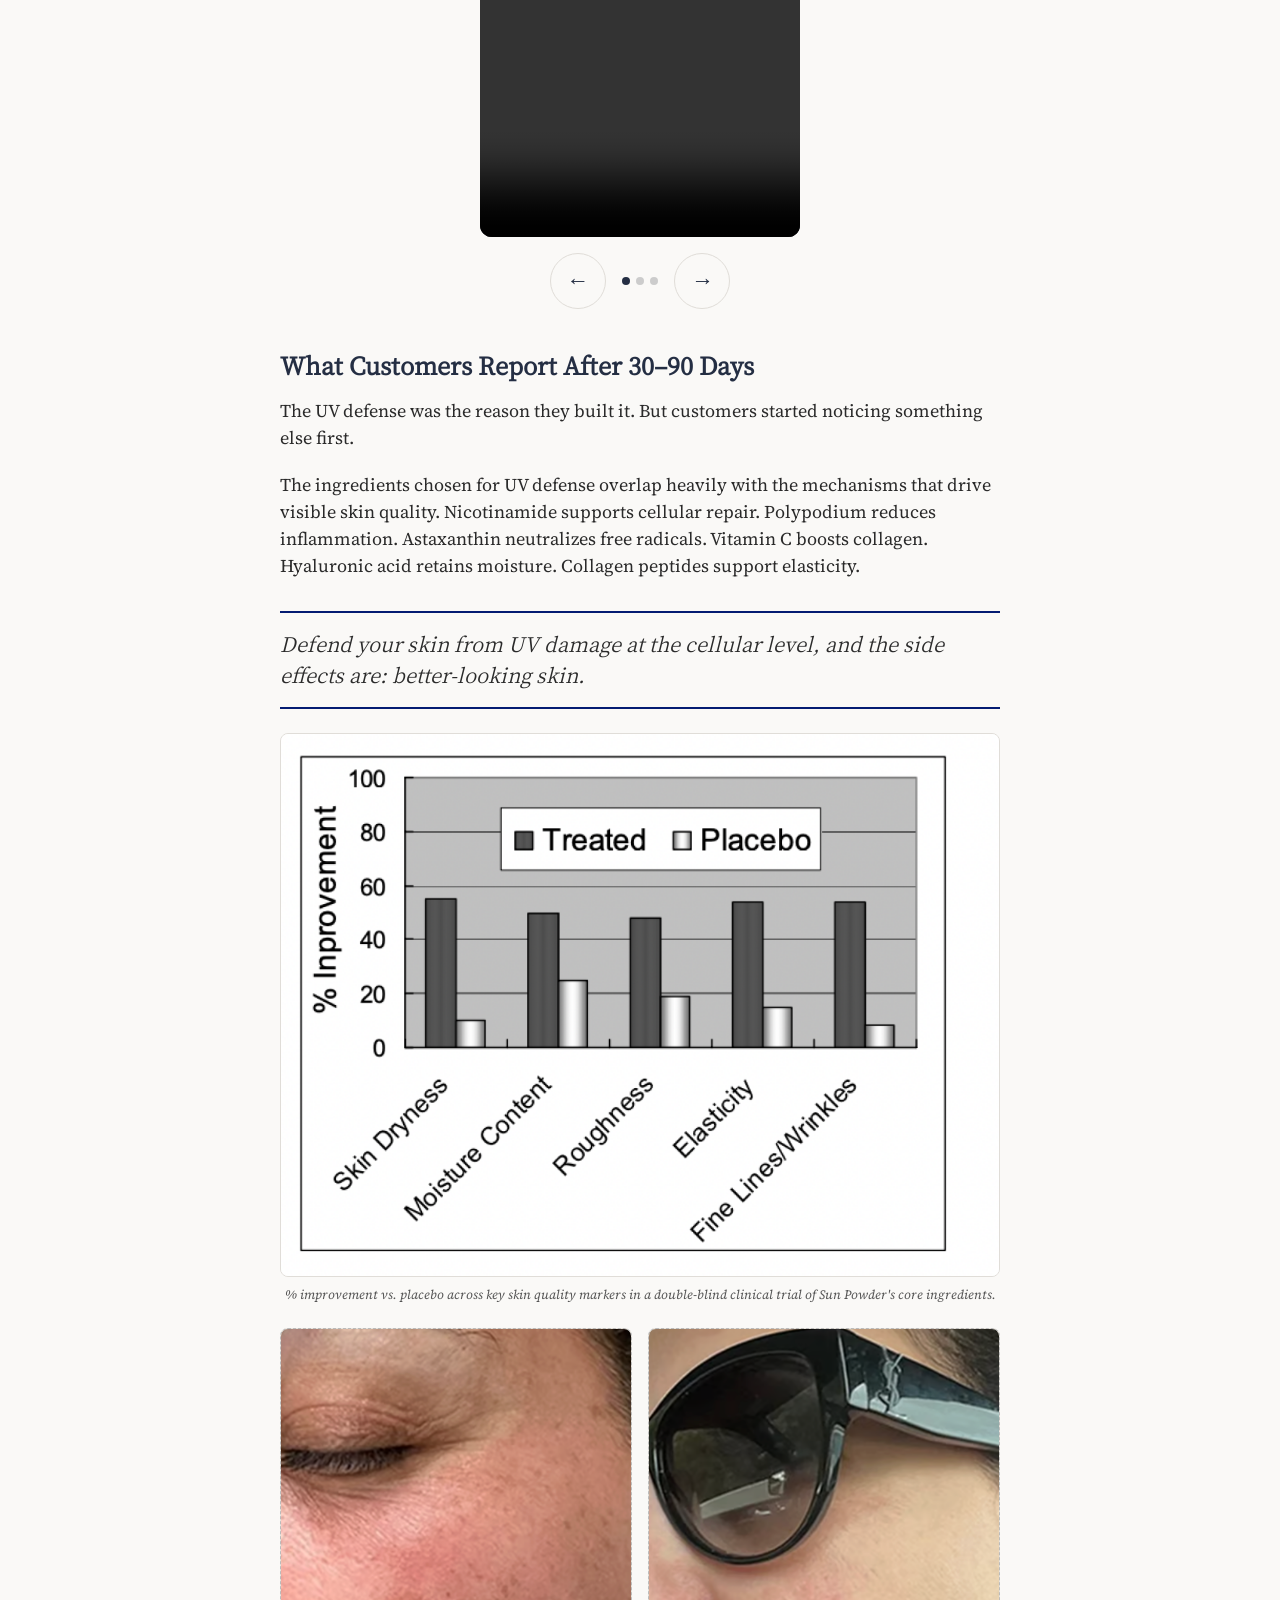
==== commit c3fdbca5: "Update wording from scoop/tub to serving/stick pack/box for new form factor Co-Authored-By: Claude O" ====
--- a/index.html
+++ b/index.html
@@ -4,7 +4,7 @@
   <meta charset="UTF-8">
   <meta name="viewport" content="width=device-width, initial-scale=1.0">
   <title>Stanford Dermatologist: "This Is What I Wish I Could Tell Every Patient" | The Skin Health Report</title>
-  <meta name="description" content="A peer-reviewed clinical trial showed 100% of participants responded. One daily scoop — and a level of UV defense that sunscreen alone was never designed to provide.">
+  <meta name="description" content="A peer-reviewed clinical trial showed 100% of participants responded. One daily serving — and a level of UV defense that sunscreen alone was never designed to provide.">
   <link rel="icon" href="brand-assets/logos/icon-navy.png" type="image/png">
   <link rel="preconnect" href="https://fonts.googleapis.com">
   <link rel="preconnect" href="https://fonts.gstatic.com" crossorigin>
@@ -54,7 +54,7 @@
         <a href="#ingredients" class="sticky-nav__link">Ingredients</a>
 
       </div>
-      <a href="https://drinksunpowder.com/products/sun-powder-1" class="sticky-nav__cta">Get Offer →</a>
+      <a href="https://drinksunpowder.com/products/sun-powder-sticks" class="sticky-nav__cta">Get Offer →</a>
     </div>
   </nav>
 
@@ -213,7 +213,7 @@
 
         <p>One formula. Every ingredient at the exact dose used in the published clinical research. No underdosed blends. No trending additions to pad the label. No proprietary blends hiding what's actually inside.</p>
 
-        <p>They designed it as a powder — not a pill — because the clinical doses are too large to fit in a capsule. To get the same amounts in pill form, you'd need 6 to 8 capsules a day. Nobody does that. A single scoop in any drink — water, coffee, a smoothie, your morning greens — takes 10 seconds. And you actually do it.</p>
+        <p>They designed it as a powder — not a pill — because the clinical doses are too large to fit in a capsule. To get the same amounts in pill form, you'd need 6 to 8 capsules a day. Nobody does that. A single stick pack in any drink — water, coffee, a smoothie, your morning greens — takes 10 seconds. And you actually do it.</p>
 
         <p>They called it <strong>Sun Powder</strong>.</p>
 
@@ -226,8 +226,8 @@
 
         <!-- CTA 1 -->
         <div class="article__cta-block">
-          <p class="article__cta-label">One daily scoop. Every ingredient at the clinical dose. Here's the proof.</p>
-          <a href="https://drinksunpowder.com/products/sun-powder-1" class="article__cta-btn">See the Clinical Data →</a>
+          <p class="article__cta-label">One daily serving. Every ingredient at the clinical dose. Here's the proof.</p>
+          <a href="https://drinksunpowder.com/products/sun-powder-sticks" class="article__cta-btn">See the Clinical Data →</a>
         </div>
 
         <figure class="article__figure article__figure--ba">
@@ -322,7 +322,7 @@
 
         <blockquote class="article__blockquote">"I started telling every high-risk patient to take nicotinamide. The data was that clear. But getting them to do it consistently — finding a quality brand, taking the right dose, remembering every day — that was the problem Sun Powder was built to solve."</blockquote>
 
-        <p><strong>Sun Powder contains 1,000mg of nicotinamide. The full clinical dose. One scoop.</strong></p>
+        <p><strong>Sun Powder contains 1,000mg of nicotinamide. The full clinical dose. One serving.</strong></p>
 
         <hr class="article__rule">
 
@@ -518,7 +518,7 @@
         <div class="article__cta-block">
           <p class="article__cta-label">5,000+ people are already taking it daily.</p>
           <p class="article__cta-sub">If you're ready to see the formula, what's in it, and what to expect — this is the next step.</p>
-          <a href="https://drinksunpowder.com/products/sun-powder-1" class="article__cta-btn">See the Full Formula →</a>
+          <a href="https://drinksunpowder.com/products/sun-powder-sticks" class="article__cta-btn">See the Full Formula →</a>
         </div>
 
         <hr class="article__rule">
@@ -685,7 +685,7 @@
           </div>
           <div class="article__check-item">
             <span class="article__check-box">&#10003;</span>
-            <span>You're already taking Heliocare or nicotinamide separately and you want the complete formula at full clinical doses in one daily scoop.</span>
+            <span>You're already taking Heliocare or nicotinamide separately and you want the complete formula at full clinical doses in one daily serving.</span>
           </div>
           <div class="article__check-item">
             <span class="article__check-box">&#10003;</span>
@@ -718,7 +718,7 @@
           </div>
 
           <div class="article__cost-row article__cost-row--highlight">
-            <span>12 tubs of Sun Powder</span>
+            <span>12 boxes of Sun Powder</span>
             <span>$550</span>
           </div>
         </div>
@@ -733,7 +733,7 @@
             <div class="offer-box__guarantee-item">
               <span class="offer-box__check">&#9989;</span>
               <div>
-                <strong>30-Day Money-Back Guarantee</strong> — Use the full tub. If you don't notice a difference, you get a full refund. No questions. No hoops.
+                <strong>30-Day Money-Back Guarantee</strong> — Use the full box. If you don't notice a difference, you get a full refund. No questions. No hoops.
               </div>
             </div>
             <div class="offer-box__guarantee-item">
@@ -747,7 +747,7 @@
             <span>🚚 Free Shipping</span>
             <span>🇺🇸 Made in the USA</span>
           </div>
-          <a href="https://drinksunpowder.com/products/sun-powder-1" class="offer-box__btn">Get Sun Powder →</a>
+          <a href="https://drinksunpowder.com/products/sun-powder-sticks" class="offer-box__btn">Get Sun Powder →</a>
           <p class="offer-box__urgency">
             <span class="offer-box__urgency-dot"></span>
             Due to the surge in orders following our clinical study publication, <strong style="color:#c0392b;">stock is limited.</strong>
@@ -834,7 +834,7 @@
 
       <details class="faq__item">
         <summary class="faq__question">When should I take it?</summary>
-        <p class="faq__answer">Take one scoop daily, mixed with water. Morning is ideal — the ingredients are active within 30 minutes. Taking it with or after breakfast can help if you have a sensitive stomach.</p>
+        <p class="faq__answer">Take one serving daily, mixed with water. Morning is ideal — the ingredients are active within 30 minutes. Taking it with or after breakfast can help if you have a sensitive stomach.</p>
       </details>
 
       <details class="faq__item">
@@ -849,12 +849,12 @@
 
       <details class="faq__item">
         <summary class="faq__question">Why a powder instead of a pill?</summary>
-        <p class="faq__answer">Better absorption, higher doses, and easier to take daily. Most pill-based alternatives cap out at 240mg of Polypodium leucotomos alone. Sun Powder delivers a complete formula — Nicotinamide 1g, Polypodium 240mg, Astaxanthin 4mg, and Vitamin C 250mg — in a single scoop. Try fitting all that in a capsule.</p>
+        <p class="faq__answer">Better absorption, higher doses, and easier to take daily. Most pill-based alternatives cap out at 240mg of Polypodium leucotomos alone. Sun Powder delivers a complete formula — Nicotinamide 1g, Polypodium 240mg, Astaxanthin 4mg, and Vitamin C 250mg — in a single serving. Try fitting all that in a capsule.</p>
       </details>
 
       <details class="faq__item">
         <summary class="faq__question">How long does one jar last?</summary>
-        <p class="faq__answer">Each jar is a 30-day supply (30 scoops). Subscribers save 20% and never run out — plus the protection only works while you're taking it consistently.</p>
+        <p class="faq__answer">Each box is a 30-day supply (30 stick packs). Subscribers save 20% and never run out — plus the protection only works while you're taking it consistently.</p>
       </details>
 
       <details class="faq__item">
@@ -948,7 +948,7 @@
         <div class="comment__avatar">KW</div>
         <div class="comment__body">
           <div class="comment__meta"><span class="comment__name">Karen W.</span><span class="comment__dot">·</span><span class="comment__time">2 weeks ago</span></div>
-          <p class="comment__text">I spend $1200 every six months on IPL for sun spots on my chest. My aesthetician told me to take polypodium. I was already buying it separately. This has that plus nicotinamide plus collagen so I just consolidated everything into one scoop. The math made sense before I even finished reading this article.</p>
+          <p class="comment__text">I spend $1200 every six months on IPL for sun spots on my chest. My aesthetician told me to take polypodium. I was already buying it separately. This has that plus nicotinamide plus collagen so I just consolidated everything into one serving. The math made sense before I even finished reading this article.</p>
           <button class="comment__like">👍 93</button>
         </div>
       </div>
@@ -957,7 +957,7 @@
         <div class="comment__avatar">JP</div>
         <div class="comment__body">
           <div class="comment__meta"><span class="comment__name">Joanne P.</span><span class="comment__dot">·</span><span class="comment__time">5 days ago</span></div>
-          <p class="comment__text">Bought it after the Huberman episode and then forgot about it for a month lol. Finally started being consistent in January. My husband noticed my skin before I did. Now he steals my scoop every morning. Ordering him his own.</p>
+          <p class="comment__text">Bought it after the Huberman episode and then forgot about it for a month lol. Finally started being consistent in January. My husband noticed my skin before I did. Now he steals my serving every morning. Ordering him his own.</p>
           <button class="comment__like">👍 55</button>
         </div>
       </div>
